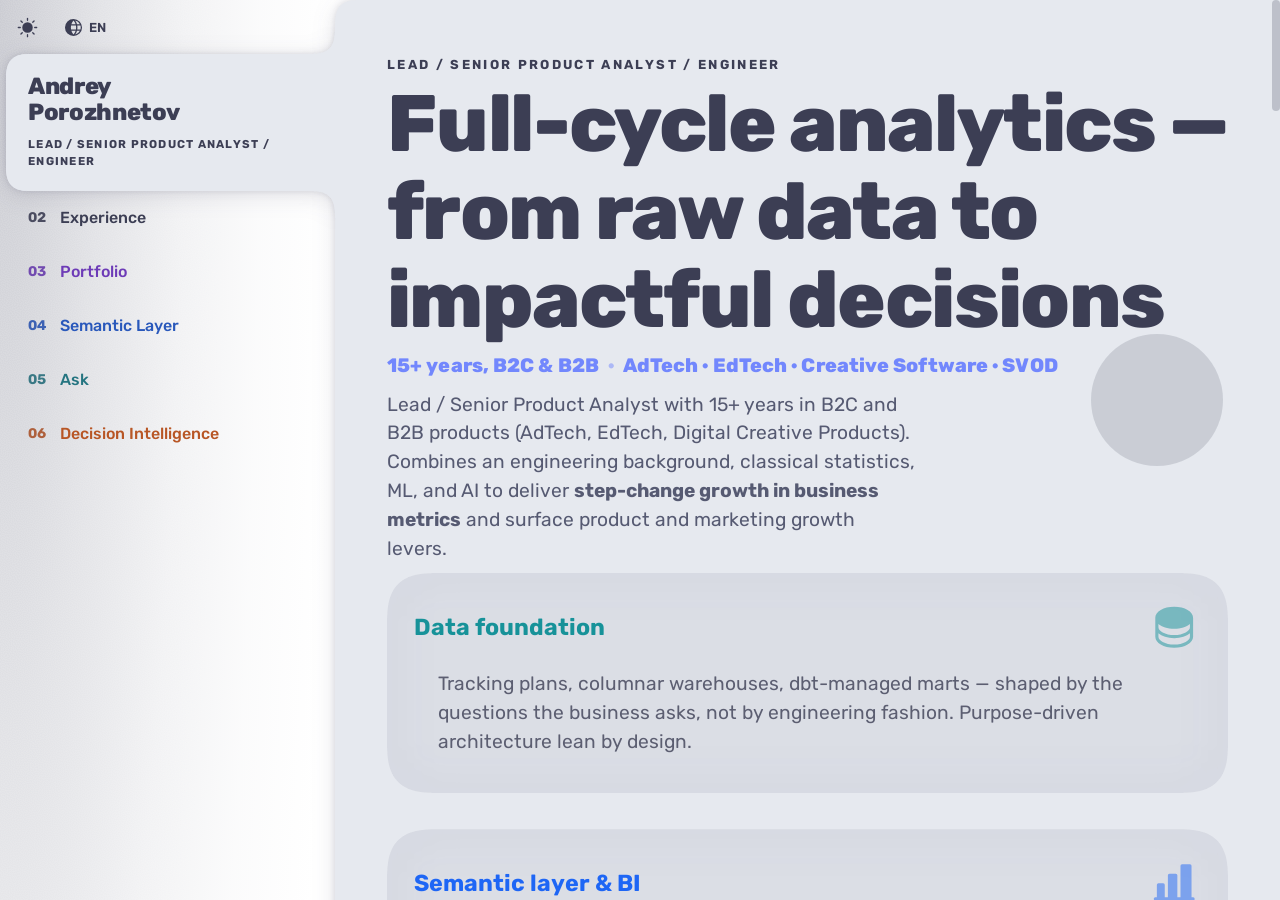
==== index.html @ 35cb57d9 "site build 2026-07-20 11:21 UTC" ====
<!doctype html>
<html lang="en">
  <head>
    <style data-layer-order="">@layer properties, theme, base, components, utilities, fish, sciui;
</style>

    <meta charset="UTF-8" />
    <meta name="viewport" content="width=device-width, initial-scale=1.0, viewport-fit=cover" />
    <meta name="color-scheme" content="dark" />
    <link rel="icon" href="/favicon.svg" type="image/svg+xml" />
    <!-- The site face (self-hosted Rubik; @font-face in src/index.css). Rubik is the ONE face
         for the whole bilingual site, so BOTH primary subsets are preloaded (owner, 2026-07-18):
         latin is on the critical path of the prerendered EN first paint, and cyrillic is preloaded
         too so an EN→RU switch never waits on a lazy unicode-range fetch (a ~15KB one-time cost,
         cached, deliberately paid so no reader ever sees a font flash). With `font-display: block`
         (index.css) the preloaded font paints straight into Rubik — no fallback frame. The two
         -ext subsets stay demand-loaded (rare glyphs; block keeps them flash-free too). -->
    <link rel="preload" href="/fonts/rubik-latin.woff2" as="font" type="font/woff2" crossorigin />
    <link rel="preload" href="/fonts/rubik-cyrillic.woff2" as="font" type="font/woff2" crossorigin />
    <title>Andrey Porozhnetov — Lead / Senior Product Analyst · Analytics Engineer</title>
    <meta name="description" content="Ten years turning product data into growth: experimentation, unit economics, semantic layers and applied GenAI — with live, clickable demos." />
    <link rel="canonical" href="https://0px.pw/" />
    <meta name="theme-color" content="#11111b" />
    <meta name="robots" content="index, follow, max-image-preview:large" />
    <meta property="og:type" content="website" />
    <meta property="og:site_name" content="Andrey Porozhnetov" />
    <meta property="og:title" content="Andrey Porozhnetov — Lead / Senior Product Analyst · Analytics Engineer" />
    <meta property="og:description" content="Ten years turning product data into growth: experimentation, unit economics, semantic layers and applied GenAI — with live, clickable demos." />
    <meta property="og:url" content="https://0px.pw/" />
    <meta property="og:image" content="https://0px.pw/og.svg" />
    <meta property="og:locale" content="en" />
    <meta name="twitter:card" content="summary_large_image" />
    <meta name="twitter:title" content="Andrey Porozhnetov — Lead / Senior Product Analyst · Analytics Engineer" />
    <meta name="twitter:description" content="Ten years turning product data into growth: experimentation, unit economics, semantic layers and applied GenAI — with live, clickable demos." />
    <meta name="twitter:image" content="https://0px.pw/og.svg" />
    <link rel="sitemap" type="application/xml" href="/sitemap.xml" />
    <script type="application/ld+json">{"@context":"https://schema.org","@graph":[{"@type":"WebSite","@id":"https://0px.pw/#website","name":"Andrey Porozhnetov","url":"https://0px.pw/","inLanguage":"en"},{"@type":"CollectionPage","@id":"https://0px.pw/#webpage","url":"https://0px.pw/","name":"Andrey Porozhnetov — Lead / Senior Product Analyst · Analytics Engineer","description":"Ten years turning product data into growth: experimentation, unit economics, semantic layers and applied GenAI — with live, clickable demos.","isPartOf":{"@id":"https://0px.pw/#website"},"inLanguage":"en","primaryImageOfPage":"https://0px.pw/og.svg"},{"@type":"ItemList","name":"Andrey Porozhnetov — Lead / Senior Product Analyst · Analytics Engineer — sections","itemListElement":[{"@type":"ListItem","position":1,"name":"home","url":"https://0px.pw/#home"},{"@type":"ListItem","position":2,"name":"Experience","url":"https://0px.pw/#experience"},{"@type":"ListItem","position":3,"name":"Portfolio","url":"https://0px.pw/#portfolio"},{"@type":"ListItem","position":4,"name":"Semantic Layer","url":"https://0px.pw/#semantic-layer"},{"@type":"ListItem","position":5,"name":"Ask","url":"https://0px.pw/#ask"},{"@type":"ListItem","position":6,"name":"Decision Intelligence","url":"https://0px.pw/#decision-intelligence"}]}]}</script>
    <script type="module" crossorigin src="/assets/index-B_OMoRHM.js"></script>
    <link rel="stylesheet" crossorigin href="/assets/style-BeeyISku.css">
  </head>
  <body>
    <div id="root"><div class="fish" data-superellipse="yes" data-theme="light" data-mobile="no" data-comments="on" style="--n:1.6;--n-neg:-1.6;--sq-disc:url(&quot;data:image/svg+xml,%3Csvg xmlns=&#x27;http://www.w3.org/2000/svg&#x27; viewBox=&#x27;0 0 1 1&#x27; preserveAspectRatio=&#x27;none&#x27;%3E%3Cpath d=&#x27;M1.0000 0.5000L0.9993 0.5827L0.9972 0.6305L0.9936 0.6701L0.9887 0.7050L0.9823 0.7365L0.9746 0.7653L0.9654 0.7919L0.9547 0.8165L0.9427 0.8393L0.9292 0.8604L0.9142 0.8799L0.8978 0.8978L0.8799 0.9142L0.8604 0.9292L0.8393 0.9427L0.8165 0.9547L0.7919 0.9654L0.7653 0.9746L0.7365 0.9823L0.7050 0.9887L0.6701 0.9936L0.6305 0.9972L0.5827 0.9993L0.5000 1.0000L0.4173 0.9993L0.3695 0.9972L0.3299 0.9936L0.2950 0.9887L0.2635 0.9823L0.2347 0.9746L0.2081 0.9654L0.1835 0.9547L0.1607 0.9427L0.1396 0.9292L0.1201 0.9142L0.1022 0.8978L0.0858 0.8799L0.0708 0.8604L0.0573 0.8393L0.0453 0.8165L0.0346 0.7919L0.0254 0.7653L0.0177 0.7365L0.0113 0.7050L0.0064 0.6701L0.0028 0.6305L0.0007 0.5827L0.0000 0.5000L0.0007 0.4173L0.0028 0.3695L0.0064 0.3299L0.0113 0.2950L0.0177 0.2635L0.0254 0.2347L0.0346 0.2081L0.0453 0.1835L0.0573 0.1607L0.0708 0.1396L0.0858 0.1201L0.1022 0.1022L0.1201 0.0858L0.1396 0.0708L0.1607 0.0573L0.1835 0.0453L0.2081 0.0346L0.2347 0.0254L0.2635 0.0177L0.2950 0.0113L0.3299 0.0064L0.3695 0.0028L0.4173 0.0007L0.5000 0.0000L0.5827 0.0007L0.6305 0.0028L0.6701 0.0064L0.7050 0.0113L0.7365 0.0177L0.7653 0.0254L0.7919 0.0346L0.8165 0.0453L0.8393 0.0573L0.8604 0.0708L0.8799 0.0858L0.8978 0.1022L0.9142 0.1201L0.9292 0.1396L0.9427 0.1607L0.9547 0.1835L0.9654 0.2081L0.9746 0.2347L0.9823 0.2635L0.9887 0.2950L0.9936 0.3299L0.9972 0.3695L0.9993 0.4173Z&#x27; fill=&#x27;%23000&#x27;/%3E%3C/svg%3E&quot;)"><div class="fish-msurface" aria-hidden="true"><div class="fish-mpage"></div><span class="fish-mind"><b></b></span></div><aside class="fish-sidebar"><div class="fish-rail-scroll"><div class="fish-rail-track"><div class="fish-header"><button type="button" class="fish-headbtn fish-headbtn--icon fish-theme-toggle" aria-label="Switch to dark theme" aria-pressed="false"><svg class="sciui-icon fish-headbtn-icon" viewBox="0 0 256 256" fill="currentColor" focusable="false" aria-hidden="true" style="width:21px;height:21px"><path fill="var(--icon-primary, currentColor)" d="M120 40V16a8 8 0 0 1 16 0v24a8 8 0 0 1-16 0m8 24a64 64 0 1 0 64 64a64.07 64.07 0 0 0-64-64m-69.66 5.66a8 8 0 0 0 11.32-11.32l-16-16a8 8 0 0 0-11.32 11.32Zm0 116.68l-16 16a8 8 0 0 0 11.32 11.32l16-16a8 8 0 0 0-11.32-11.32M192 72a8 8 0 0 0 5.66-2.34l16-16a8 8 0 0 0-11.32-11.32l-16 16A8 8 0 0 0 192 72m5.66 114.34a8 8 0 0 0-11.32 11.32l16 16a8 8 0 0 0 11.32-11.32ZM48 128a8 8 0 0 0-8-8H16a8 8 0 0 0 0 16h24a8 8 0 0 0 8-8m80 80a8 8 0 0 0-8 8v24a8 8 0 0 0 16 0v-24a8 8 0 0 0-8-8m112-88h-24a8 8 0 0 0 0 16h24a8 8 0 0 0 0-16" fill-opacity="var(--icon-primary-opacity, 1)"/></svg></button><button type="button" class="fish-headbtn" aria-label="Interface language: EN. Switch to RU"><svg class="sciui-icon fish-headbtn-icon" viewBox="0 0 256 256" fill="currentColor" focusable="false" aria-hidden="true" style="width:21px;height:21px"><path fill="var(--icon-primary, currentColor)" d="M128 24a104 104 0 1 0 104 104A104.12 104.12 0 0 0 128 24m78.36 64h-35.65a135.3 135.3 0 0 0-22.3-45.6A88.29 88.29 0 0 1 206.37 88Zm9.64 40a87.6 87.6 0 0 1-3.33 24h-38.51a157.4 157.4 0 0 0 0-48h38.51a87.6 87.6 0 0 1 3.33 24m-88-85a115.3 115.3 0 0 1 26 45h-52a115.1 115.1 0 0 1 26-45m-26 125h52a115.1 115.1 0 0 1-26 45a115.3 115.3 0 0 1-26-45m-3.9-16a140.8 140.8 0 0 1 0-48h59.88a140.8 140.8 0 0 1 0 48Zm50.35 61.6a135.3 135.3 0 0 0 22.3-45.6h35.66a88.29 88.29 0 0 1-58 45.6Z" fill-opacity="var(--icon-primary-opacity, 1)"/></svg><span>EN</span></button></div><nav class="fish-nav"><div class="fish-nav-scroll"><div class="fish-tabs"><a href="#home" class="fish-tab fish-tab--rich" data-active=""><span class="fish-tab-pill" aria-hidden="true"></span><span class="fish-tab-menu"><span class="fish-heading"><span class="fish-heading-title">Andrey<br/>Porozhnetov</span><span class="fish-heading-kicker">Lead / Senior Product Analyst / Engineer</span></span></span><span class="fish-tab-plain"><span class="fish-tab-idx">01</span><span class="fish-tab-label">Andrey<br/>Porozhnetov</span></span></a><a href="#experience" class="fish-tab"><span class="fish-tab-pill" aria-hidden="true"></span><span class="fish-tab-idx">02</span><span class="fish-tab-label">Experience</span></a><a href="#portfolio" class="fish-tab" style="--ac:var(--mauve)"><span class="fish-tab-pill" aria-hidden="true"></span><span class="fish-tab-idx">03</span><span class="fish-tab-label">Portfolio</span></a><a href="#semantic-layer" class="fish-tab" style="--ac:var(--blue)"><span class="fish-tab-pill" aria-hidden="true"></span><span class="fish-tab-idx">04</span><span class="fish-tab-label">Semantic Layer</span></a><a href="#ask" class="fish-tab" style="--ac:var(--teal)"><span class="fish-tab-pill" aria-hidden="true"></span><span class="fish-tab-idx">05</span><span class="fish-tab-label">Ask</span></a><a href="#decision-intelligence" class="fish-tab" style="--ac:var(--peach)"><span class="fish-tab-pill" aria-hidden="true"></span><span class="fish-tab-idx">06</span><span class="fish-tab-label">Decision Intelligence</span></a><div class="fish-indicator" aria-hidden="true" data-docked="" style="--active:0;--dock:1"><div class="fish-ind-recoil" style="--recoil:0"><div class="fish-indicator-shadow"><div class="fish-indicator-cast"><b class="fish-indicator-shape"></b></div></div><b class="fish-indicator-fill" aria-hidden="true"></b></div></div></div></div></nav></div></div><div class="fish-rail-edge fish-rail-edge-l" aria-hidden="true"><svg class="sciui-icon fish-rail-chevron" viewBox="0 0 256 256" fill="currentColor" focusable="false" aria-hidden="true"><path fill="var(--icon-primary, currentColor)" d="M168.49 199.51a12 12 0 0 1-17 17l-80-80a12 12 0 0 1 0-17l80-80a12 12 0 0 1 17 17L97 128Z" fill-opacity="var(--icon-primary-opacity, 1)"/></svg></div><div class="fish-rail-edge fish-rail-edge-r" aria-hidden="true"><svg class="sciui-icon fish-rail-chevron" viewBox="0 0 256 256" fill="currentColor" focusable="false" aria-hidden="true"><path fill="var(--icon-primary, currentColor)" d="m184.49 136.49l-80 80a12 12 0 0 1-17-17L159 128L87.51 56.49a12 12 0 1 1 17-17l80 80a12 12 0 0 1-.02 17" fill-opacity="var(--icon-primary-opacity, 1)"/></svg></div></aside><div class="fish-content"><div class="fish-scroller"><section id="home" data-page-title="home" class="fish-page" style="--ac:var(--fish-ink);--fish-page-bg:var(--fish-page-default);--fish-page-ink:var(--fish-ink);--fish-page-soft:color-mix(in srgb, var(--fish-ink) 10%, transparent)"><div data-orientation="horizontal" data-activation-direction="none" class="fish-panel"><div class="fish-panel-surface" aria-hidden="true"><div class="fish-panel-fill"></div></div><div class="fish-subs"><div class="fish-subpage" role="tabpanel" data-sub="profile"><div class="fish-col"><div class="fish-deco" aria-hidden="true" style="right:6%;top:16%;width:132px;height:132px;opacity:0.16"></div><div class="fish-kicker">LEAD / SENIOR PRODUCT ANALYST / ENGINEER</div><h1 class="fish-h1">Full-cycle analytics —<br/>from raw data to impactful decisions</h1><div class="cv-lede"><span>15+ years, B2C &amp; B2B</span><span class="cv-lede-sep" aria-hidden="true">·</span><span>AdTech · EdTech · Creative Software · SVOD</span></div><p class="fish-text">Lead / Senior Product Analyst with 15+ years in B2C and B2B products (AdTech, EdTech, Digital Creative Products). Combines an engineering background, classical statistics, ML, and AI to deliver<!-- --> <strong>step-change growth in business metrics</strong> and surface product and marketing growth levers.</p><div class="sciui-card-grid" style="--card-grid-maxcols:3"><button type="button" class="sciui-card" style="--ac:var(--teal)" data-interactive="" aria-pressed="false"><span class="sciui-card-shadow" aria-hidden="true"></span><span class="sciui-card-in"><span class="sciui-card-rim" aria-hidden="true"></span><span class="sciui-card-title">Data foundation</span><span class="sciui-card-body"><ul>Tracking plans, columnar warehouses, dbt-managed marts — shaped by the questions the business asks, not by engineering fashion. Purpose-driven architecture lean by design.</ul></span><span class="sciui-card-decorator" data-corner="tr" data-bare="" aria-hidden="true" style="--card-decorator-ac:var(--card-accent)"><span class="sciui-card-decorator-icon" data-hoverfx="grow-fade"><svg class="sciui-icon" viewBox="0 0 256 256" fill="currentColor" focusable="false" aria-hidden="true"><path fill="var(--icon-primary, currentColor)" d="M128 24c-53.83 0-96 24.6-96 56v96c0 31.4 42.17 56 96 56s96-24.6 96-56V80c0-31.4-42.17-56-96-56m80 104c0 9.62-7.88 19.43-21.61 26.92C170.93 163.35 150.19 168 128 168s-42.93-4.65-58.39-13.08C55.88 147.43 48 137.62 48 128v-16.64c17.06 15 46.23 24.64 80 24.64s62.94-9.68 80-24.64Zm-21.61 74.92C170.93 211.35 150.19 216 128 216s-42.93-4.65-58.39-13.08C55.88 195.43 48 185.62 48 176v-16.64c17.06 15 46.23 24.64 80 24.64s62.94-9.68 80-24.64V176c0 9.62-7.88 19.43-21.61 26.92" fill-opacity="var(--icon-primary-opacity, 1)"/></svg></span></span></span></button><button type="button" class="sciui-card" style="--ac:var(--blue)" data-interactive="" aria-pressed="false"><span class="sciui-card-shadow" aria-hidden="true"></span><span class="sciui-card-in"><span class="sciui-card-rim" aria-hidden="true"></span><span class="sciui-card-title">Semantic layer &amp; BI</span><span class="sciui-card-body"><p>Design dimensional data models that centralize business logic into a single source of truth for self-service BI and AI applications.</p></span><span class="sciui-card-decorator" data-corner="tr" data-bare="" aria-hidden="true" style="--card-decorator-ac:var(--card-accent)"><span class="sciui-card-decorator-icon" data-hoverfx="grow-fade"><svg class="sciui-icon" viewBox="0 0 256 256" fill="currentColor" focusable="false" aria-hidden="true"><path fill="var(--icon-primary, currentColor)" d="M232 208a8 8 0 0 1-8 8H32a8 8 0 0 1 0-16h8v-64a8 8 0 0 1 8-8h24a8 8 0 0 1 8 8v64h16V88a8 8 0 0 1 8-8h32a8 8 0 0 1 8 8v112h16V40a8 8 0 0 1 8-8h40a8 8 0 0 1 8 8v160h8a8 8 0 0 1 8 8" fill-opacity="var(--icon-primary-opacity, 1)"/></svg></span></span></span></button><button type="button" class="sciui-card" style="--ac:var(--green)" data-interactive="" aria-pressed="false"><span class="sciui-card-shadow" aria-hidden="true"></span><span class="sciui-card-in"><span class="sciui-card-rim" aria-hidden="true"></span><span class="sciui-card-title">Product analytics</span><span class="sciui-card-body"><ul><li>Design product metrics hierarchies and KPI frameworks for subscription SaaS and unit economy.</li><li>Support the full feature lifecycle, from impact estimation before development to A/B testing and post-launch optimization.</li><li>Identify growth opportunities through behavioral analysis, user segmentation, and retention cohorts.</li></ul></span><span class="sciui-card-decorator" data-corner="tr" data-bare="" aria-hidden="true" style="--card-decorator-ac:var(--card-accent)"><span class="sciui-card-decorator-icon" data-hoverfx="grow-fade"><svg class="sciui-icon" viewBox="0 0 256 256" fill="currentColor" focusable="false" aria-hidden="true"><path fill="var(--icon-primary, currentColor)" d="m227.81 66.76l-.08.09L160 139.17v55.49a16 16 0 0 1-7.13 13.34l-32 21.34A16 16 0 0 1 96 216v-76.83L28.27 66.85l-.08-.09A16 16 0 0 1 40 40h176a16 16 0 0 1 11.84 26.76Z" fill-opacity="var(--icon-primary-opacity, 1)"/></svg></span></span></span></button><button type="button" class="sciui-card" style="--ac:var(--peach)" data-interactive="" aria-pressed="false"><span class="sciui-card-shadow" aria-hidden="true"></span><span class="sciui-card-in"><span class="sciui-card-rim" aria-hidden="true"></span><span class="sciui-card-title">Decision intelligence</span><span class="sciui-card-body"><p>Turn roadmap debates into numbers: model each initiative&#x27;s expected impact, uncertainty, and cost of delay to decide what to build, kill, or de-risk with an experiment first.</p></span><span class="sciui-card-decorator" data-corner="tr" data-bare="" aria-hidden="true" style="--card-decorator-ac:var(--card-accent)"><span class="sciui-card-decorator-icon" data-hoverfx="grow-fade"><svg class="sciui-icon" viewBox="0 0 256 256" fill="currentColor" focusable="false" aria-hidden="true"><path fill="var(--icon-primary, currentColor)" d="M221.87 83.16A104.1 104.1 0 1 1 195.67 49l22.67-22.68a8 8 0 0 1 11.32 11.32L167.6 99.71l-37.71 37.71l-23.95 23.95a40 40 0 0 0 62-35.67a8 8 0 1 1 16-.9a56 56 0 0 1-95.5 42.79a56 56 0 0 1 73.13-84.43l22.73-22.77a87.88 87.88 0 1 0 23.13 29.67a8 8 0 0 1 14.44-6.9" fill-opacity="var(--icon-primary-opacity, 1)"/></svg></span></span></span></button><button type="button" class="sciui-card" style="--ac:var(--mauve)" data-interactive="" aria-pressed="false"><span class="sciui-card-shadow" aria-hidden="true"></span><span class="sciui-card-in"><span class="sciui-card-rim" aria-hidden="true"></span><span class="sciui-card-title">AI, applied</span><span class="sciui-card-body"><p>Ship AI research agents that separate evidence from inference — conclusions that survive board-level scrutiny, delivered at chat speed.</p></span><span class="sciui-card-decorator" data-corner="tr" data-bare="" aria-hidden="true" style="--card-decorator-ac:var(--card-accent)"><span class="sciui-card-decorator-icon" data-hoverfx="grow-fade"><svg class="sciui-icon" viewBox="0 0 256 256" fill="currentColor" focusable="false" aria-hidden="true"><path fill="var(--icon-primary, currentColor)" d="M208 144a15.78 15.78 0 0 1-10.42 14.94L146 178l-19 51.62a15.92 15.92 0 0 1-29.88 0L78 178l-51.62-19a15.92 15.92 0 0 1 0-29.88L78 110l19-51.62a15.92 15.92 0 0 1 29.88 0L146 110l51.62 19A15.78 15.78 0 0 1 208 144m-56-96h16v16a8 8 0 0 0 16 0V48h16a8 8 0 0 0 0-16h-16V16a8 8 0 0 0-16 0v16h-16a8 8 0 0 0 0 16m88 32h-8v-8a8 8 0 0 0-16 0v8h-8a8 8 0 0 0 0 16h8v8a8 8 0 0 0 16 0v-8h8a8 8 0 0 0 0-16" fill-opacity="var(--icon-primary-opacity, 1)"/></svg></span></span></span></button><button type="button" class="sciui-card" style="--ac:var(--pink)" data-interactive="" aria-pressed="false"><span class="sciui-card-shadow" aria-hidden="true"></span><span class="sciui-card-in"><span class="sciui-card-rim" aria-hidden="true"></span><span class="sciui-card-title">High agency ownership</span><span class="sciui-card-body"></span><span class="sciui-card-decorator" data-corner="tr" data-bare="" aria-hidden="true" style="--card-decorator-ac:var(--card-accent)"><span class="sciui-card-decorator-icon" data-hoverfx="grow-fade"><svg class="sciui-icon" viewBox="0 0 256 256" fill="currentColor" focusable="false" aria-hidden="true"><path fill="var(--icon-primary, currentColor)" d="M232 128a104 104 0 0 1-152.88 91.82l-34.05 11.35a16 16 0 0 1-20.24-20.24l11.35-34.05A104 104 0 1 1 232 128" fill-opacity="var(--icon-primary-opacity, 1)"/></svg></span></span></span></button><div class="sciui-card-expand" style="grid-template-rows:0px"><div class="sciui-card-stack"><div class="sciui-card-set" aria-hidden="true" style="--ac:var(--teal)"><div class="cv-keys"><span class="cv-keyword">Analytics Engineering</span><span class="cv-keyword">Advanced SQL</span><span class="cv-keyword">Python</span><span class="cv-keyword">pandas</span><span class="cv-keyword">NumPy</span><span class="cv-keyword">Git</span><span class="cv-keyword">dbt</span><span class="cv-keyword">Data Modeling</span><span class="cv-keyword">Star Schema</span><span class="cv-keyword">Kimball</span><span class="cv-keyword">ETL/ELT</span><span class="cv-keyword">DWH / Data Warehouse</span><span class="cv-keyword">Airflow</span><span class="cv-keyword">ClickHouse</span><span class="cv-keyword">PostgreSQL</span><span class="cv-keyword">BigQuery</span><span class="cv-keyword">Redshift</span><span class="cv-keyword">Event Tracking</span><span class="cv-keyword">Clickstream</span><span class="cv-keyword">Anomaly Detection</span></div></div><div class="sciui-card-set" aria-hidden="true" style="--ac:var(--blue)"><div class="cv-keys"><span class="cv-keyword">Semantic Layer</span><span class="cv-keyword">Business Intelligence</span><span class="cv-keyword">Data Visualization</span><span class="cv-keyword">Reporting</span><span class="cv-keyword">Tableau</span><span class="cv-keyword">Power BI</span><span class="cv-keyword">Looker</span><span class="cv-keyword">Superset</span><span class="cv-keyword">Metabase</span><span class="cv-keyword">Redash</span><span class="cv-keyword">QlikView / Qlik Sense</span></div></div><div class="sciui-card-set" aria-hidden="true" style="--ac:var(--green)"><div class="cv-keys"><span class="cv-keyword">Product Analytics</span><span class="cv-keyword">Growth Analytics</span><span class="cv-keyword">Unit Economics</span><span class="cv-keyword">LTV</span><span class="cv-keyword">Retention</span><span class="cv-keyword">Churn Rate</span><span class="cv-keyword">DAU / MAU</span><span class="cv-keyword">CAC</span><span class="cv-keyword">NPS</span><span class="cv-keyword">Funnel Analysis</span><span class="cv-keyword">Cohort Analysis</span><span class="cv-keyword">RFM Analysis</span><span class="cv-keyword">CJM (Customer Journey Map)</span><span class="cv-keyword">A/B Testing</span><span class="cv-keyword">Experimentation Design</span><span class="cv-keyword">CUPED</span><span class="cv-keyword">Sequential Testing</span><span class="cv-keyword">Multivariate Testing (MVT)</span><span class="cv-keyword">GrowthBook</span><span class="cv-keyword">Amplitude</span><span class="cv-keyword">Firebase</span><span class="cv-keyword">AppsFlyer</span><span class="cv-keyword">PostHog</span><span class="cv-keyword">Mobile Analytics</span><span class="cv-keyword">Marketing Analytics</span><span class="cv-keyword">Attribution</span></div></div><div class="sciui-card-set" aria-hidden="true" style="--ac:var(--peach)"><div class="cv-keys"><span class="cv-keyword">Statistical Significance</span><span class="cv-keyword">Hypothesis Testing</span><span class="cv-keyword">Confidence Intervals</span><span class="cv-keyword">Mathematical Statistics</span><span class="cv-keyword">Probability Theory</span><span class="cv-keyword">Bootstrap</span><span class="cv-keyword">Bayesian Statistics</span><span class="cv-keyword">Time Series Analysis</span><span class="cv-keyword">Causal Inference</span><span class="cv-keyword">Decision Intelligence</span><span class="cv-keyword">Forecasting</span><span class="cv-keyword">What-if Analysis</span><span class="cv-keyword">Scenario Analysis</span><span class="cv-keyword">RICE</span></div></div><div class="sciui-card-set" aria-hidden="true" style="--ac:var(--mauve)"><div class="cv-keys"><span class="cv-keyword">GenAI</span><span class="cv-keyword">LLM</span><span class="cv-keyword">RAG</span><span class="cv-keyword">Text-to-SQL</span><span class="cv-keyword">Claude API / Anthropic API</span><span class="cv-keyword">scikit-learn</span><span class="cv-keyword">SciPy</span><span class="cv-keyword">Gradio</span></div></div><div class="sciui-card-set" aria-hidden="true" style="--ac:var(--pink)"><div class="cv-keys"><span class="cv-keyword">Data Storytelling</span><span class="cv-keyword">Stakeholder Management</span><span class="cv-keyword">Analytics Team Leadership</span><span class="cv-keyword">Data-Driven Decision Making</span><span class="cv-keyword">Product-Led Growth (PLG)</span><span class="cv-keyword">AARRR</span><span class="cv-keyword">KPI</span><span class="cv-keyword">OKR</span></div></div></div></div></div><div class="fish-kicker">CONTACT</div><div class="cv-contacts"><div class="cv-contact cv-contact--mail" data-nocomment="true"><a class="cv-contact-link" href="mailto:a.oberon@gmail.com">a.oberon@gmail.com</a><button type="button" class="cv-copy" aria-label="Copy a.oberon@gmail.com to clipboard"><svg class="cv-copy-icon" width="15" height="15" viewBox="0 0 24 24" fill="none" stroke="currentColor" stroke-width="2.2" stroke-linecap="round" stroke-linejoin="round" aria-hidden="true"><rect x="9" y="9" width="11.5" height="11.5" rx="2.5"></rect><path d="M5.5 15H4.8A1.3 1.3 0 0 1 3.5 13.7V4.8A1.3 1.3 0 0 1 4.8 3.5h8.9A1.3 1.3 0 0 1 15 4.8v.7"></path></svg></button></div><a class="cv-contact" href="https://www.linkedin.com/in/aoberon" target="_blank" rel="noreferrer">LinkedIn</a></div></div></div></div></div></section><section id="experience" data-page-title="Experience" class="fish-page" style="--ac:var(--fish-ink);--fish-page-bg:var(--fish-page-default);--fish-page-ink:var(--fish-ink);--fish-page-soft:color-mix(in srgb, var(--fish-ink) 10%, transparent)"><div data-orientation="horizontal" data-activation-direction="none" class="fish-panel"><div class="fish-panel-surface" aria-hidden="true"><div class="fish-panel-fill"></div></div><div class="fish-subs"><div class="fish-subpage" role="tabpanel" data-sub="experience" data-sub-title="Experience"><div class="fish-col"><h1 class="fish-h1">Experience</h1><div class="cv-lede"><span>VK</span><span class="cv-lede-sep" aria-hidden="true">·</span><span>LinguaLeo</span><span class="cv-lede-sep" aria-hidden="true">·</span><span>Tutu.ru</span><span class="cv-lede-sep" aria-hidden="true">·</span><span>BI Consult</span></div><p class="fish-text">Ten years of product analytics — from the data platform to the decisions made on top of it.</p><section class="sciui-carousel sciui-carousel--split" data-fsize="md" role="group" aria-roledescription="carousel" aria-label="Work history"><div class="sciui-carousel-controls"><button type="button" class="sciui-carousel-btn sciui-carousel-btn--prev" disabled="" aria-label="Previous role"><svg class="sciui-icon sciui-carousel-chevron" viewBox="0 0 256 256" fill="currentColor" focusable="false" aria-hidden="true"><path fill="var(--icon-primary, currentColor)" d="M168.49 199.51a12 12 0 0 1-17 17l-80-80a12 12 0 0 1 0-17l80-80a12 12 0 0 1 17 17L97 128Z" fill-opacity="var(--icon-primary-opacity, 1)"/></svg></button><button type="button" class="sciui-carousel-btn sciui-carousel-btn--next" aria-label="Next role"><svg class="sciui-icon sciui-carousel-chevron" viewBox="0 0 256 256" fill="currentColor" focusable="false" aria-hidden="true"><path fill="var(--icon-primary, currentColor)" d="m184.49 136.49l-80 80a12 12 0 0 1-17-17L159 128L87.51 56.49a12 12 0 1 1 17-17l80 80a12 12 0 0 1-.02 17" fill-opacity="var(--icon-primary-opacity, 1)"/></svg></button></div><div class="sciui-carousel-viewport" tabindex="0" aria-live="polite"><div class="sciui-carousel-slide" role="group" aria-roledescription="role" aria-label="Role 1 of 6"><section class="cv-role"><div class="cv-role-head"><h3 class="cv-role-title">Senior Product Analyst</h3><span class="cv-role-dates">Dec 2024 — Present</span></div><div class="cv-role-org">Video Streaming Service · SVOD (under NDA)</div><ul class="cv-bullets"><li>Built the <b>analytics function and data platform from scratch</b>. Embedded analytics and the HADI cycle into prioritization and decision-making.</li><li>Established a HADI + RICE framework for evaluating product initiatives: <b>scored ~250 hypotheses</b>, shipped several Gradio dashboards for what-if ROI modeling.</li><li>Designed metric systems for funnels across multiple projects: CR, Retention, LTV, time spent, cohort metrics.</li><li>Identified and validated growth levers for marketing and product: a revamped recommendations block <b>doubled viewing depth and lifted subscription conversion by 9%</b>; automated YouTube channel discovery sourced ~1,800 partner channels, generating <b>+12% leads</b>.</li><li>Ran ~20 product A/B tests; analyzed 100+ ad channels and campaigns (Google Ads, Meta Ads, YouTube, affiliate partners, organic traffic).</li><li>Built a PoC of a self-service AI analytics tool; ensured data trust with a <b>custom semantic layer</b>.</li></ul><div class="cv-stack">A/B Testing · MDE · Unit Economics · ARPPU · Subscription Metrics · Paywall Optimization · Pricing &amp; Packaging · Marketing Attribution · Personalization · Product &amp; Marketing Metrics · Text-to-SQL · Semantic Layer · LLM Pipelines · RAG · Prompt Engineering · AI Agents · Claude / OpenAI APIs · MCP · Vector Search · ANOVA · Python · Jupyter · GA4 · Metabase · dbt · MetricFlow · ClickHouse · BigQuery</div></section></div><div class="sciui-carousel-slide" role="group" aria-roledescription="role" aria-label="Role 2 of 6"><section class="cv-role"><div class="cv-role-head"><h3 class="cv-role-title">Fractional Product Analyst</h3><span class="cv-role-dates">May 2021 — Dec 2024</span></div><div class="cv-role-org">Independent · multiple B2C products</div><ul class="cv-bullets"><li>Advised on BI implementations, data warehouses, data collection, and data-driven decision making.</li><li>Established KPI systems and uncovered metric relationships, with a focus on <b>unit economics for B2C products</b>. Optimized LTV, retention, and user funnels.</li><li>Deployed pilot analytics stacks using ClickHouse and open-source BI tools (Metabase, Redash, Superset). Automated data collection and transformation with Python + cron or dbt/Airflow.</li><li>Built comprehensive data views and dashboards.</li><li>Proposed growth hypotheses and testing methodologies after analyzing business and product needs. Organized key analytics processes: data quality control, business metric monitoring, incident management, ad-hoc reporting, A/B testing, Scrum, analyst mentoring, and integrating analytics into decision-making and release cycles.</li></ul><div class="cv-stack">A/B Test Design · GrowthBook · Switchback Testing · KPI Frameworks · North Star Metric · AARRR · Growth Loops · LTV:CAC · Unit Economics · Funnel Optimization · Retention · RFM Segmentation · E-commerce / SaaS / Fintech Metrics · Embeddings · Vector Search · Reporting Automation · Mentoring · Python (pandas, NumPy) · PostHog · AppsFlyer · Firebase · Metabase · Superset · ClickHouse</div></section></div><div class="sciui-carousel-slide" role="group" aria-roledescription="role" aria-label="Role 3 of 6"><section class="cv-role"><div class="cv-role-head"><h3 class="cv-role-title">Product Analyst</h3><span class="cv-role-dates">Oct 2019 — Apr 2021</span></div><div class="cv-role-org">VK · Advertising Technologies</div><ul class="cv-bullets"><li>Ad-hoc analytics for the Ads Technologies and Superapp divisions: optimized the <b>ads manager UI and ad auction algorithm</b>; quantified the impact of ML model quality metrics on business KPIs.</li><li>Supported product teams by building KPI systems, creating and maintaining Superset dashboards, and analyzing A/B test results. Designed data pipelines using Spark and Airflow to process and load data into ClickHouse, while analyzing various data sources (e.g., MySQL) and tracing business logic in legacy PHP systems.</li><li><b>Enhanced analyst productivity</b>: a unified code repository, an event debugging tool, and Python libraries for auto-generating Superset dashboards and bootstrap-based A/B test analysis.</li><li>Prototyped ML solutions for entity similarity search and community classification using embeddings (ALS, LDA, word2vec) and nmslib.</li></ul><div class="cv-stack">AdTech · Product Analytics · A/B Testing · KPI Systems · Ad Auction Optimization · Recommender Evaluation · Churn Prediction · Propensity Scoring · ML Model Evaluation · Embeddings (word2vec, ALS, LDA) · Bootstrap Methods · Superset · Python · Spark · Airflow · ClickHouse</div></section></div><div class="sciui-carousel-slide" role="group" aria-roledescription="role" aria-label="Role 4 of 6"><section class="cv-role"><div class="cv-role-head"><h3 class="cv-role-title">Data Analyst / Analytics Engineer</h3><span class="cv-role-dates">Oct 2018 — Oct 2019</span></div><div class="cv-role-org">Tutu.ru · Travel</div><ul class="cv-bullets"><li>Refactored the BI stack and piloted a Metabase/Exasol/ClickHouse integration. Built an ETL engine using Exasol&#x27;s embedded Lua runtime, and developed a data quality monitoring and anomaly detection system. Gathered business requirements to create dashboards in Metabase and managed ad-hoc data collection from MySQL, ElasticSearch, and Prometheus. Trained analysts on Exasol, Metabase, and ClickHouse.</li><li><b>2× faster analytics workflow · ~300 raw tables in the ETL pipeline · 20 data marts across 5 business domains · 14 advanced dashboards for 6 teams</b> (rail, flights, marketing, infra, accounting, support).</li></ul><div class="cv-stack">Analytics Engineering · Data Quality · Anomaly Detection · Streaming Analytics · Dashboarding · BI Migration · Metabase · Data Marts · ETL · DWH Design · Exasol · ClickHouse · MySQL · ElasticSearch · Prometheus</div></section></div><div class="sciui-carousel-slide" role="group" aria-roledescription="role" aria-label="Role 5 of 6"><section class="cv-role"><div class="cv-role-head"><h3 class="cv-role-title">Product Analyst</h3><span class="cv-role-dates">May 2015 — Oct 2018</span></div><div class="cv-role-org">LinguaLeo · EdTech</div><ul class="cv-bullets"><li>Developed QlikView dashboards and reports for marketing, monetization, and product analytics. Refactored in-house analytics infrastructure from data collection and storage (Vertica, ClickHouse, Exasol) to reporting with Python and QlikView.</li><li>Integrated third-party systems: AppMetrica, Flurry, iTunes Connect, GA, Yandex.Metrica, App Annie, Amplitude. Generated hypotheses on user behavior and key metrics (LTV, ARPU, retention, ROMI), designed A/B test plans, and analyzed results using <b>Bayesian and bootstrap methods</b>.</li><li>Monitored metrics with early alerts and built ETL processes using Python and Ruby, optimizing queries in Redshift and Vertica while designing data storage for varied sources. Piloted data warehousing with ClickHouse and Exasol.</li></ul><div class="cv-stack">Product Analytics · Marketing Analytics · LTV · ARPU · Retention · Churn · ROMI · A/B Testing (Bayesian, Bootstrap) · Metric Monitoring &amp; Alerting · Amplitude · AppMetrica · Google Analytics · QlikView · Python · ETL · Vertica · Redshift · ClickHouse</div></section></div><div class="sciui-carousel-slide" role="group" aria-roledescription="role" aria-label="Role 6 of 6"><section class="cv-role"><div class="cv-role-head"><h3 class="cv-role-title">QlikView Developer</h3><span class="cv-role-dates">Jul 2013 — May 2015</span></div><div class="cv-role-org">BI Consult · Consulting</div><ul class="cv-bullets"><li>Delivered <b>4 QlikView / Qlik Sense projects</b> for large enterprise clients in distribution, logistics, and FMCG.</li><li>Created an internal library of templates and design patterns, raising the design and structure of projects to a new level.</li></ul><div class="cv-stack">BI Development · Dashboard Design · Data Modeling · QlikView · Qlik Sense · Retail / Distribution / FMCG Analytics</div></section></div></div></section></div></div></div></div></section><section id="portfolio" data-page-title="Portfolio" class="fish-page" style="--ac:var(--mauve)"><div data-orientation="horizontal" data-activation-direction="none" class="fish-panel"><div class="fish-panel-surface" aria-hidden="true"><div class="fish-panel-fill"></div></div><div class="fish-subs"><div class="fish-subpage" role="tabpanel" data-sub="portfolio" data-sub-title="Portfolio"><div class="fish-col"><div class="fish-kicker">PORTFOLIO</div><h1 class="fish-h1">Less talk, more demos.</h1><p class="fish-text">The open tiles are live: the first screen states the idea, the sibling screens let you drive it yourself. The locked ones are built, but not public.</p><div class="sciui-card-grid" style="--card-grid-maxcols:3"><a href="#semantic-layer" class="sciui-card" style="--ac:var(--blue)" data-interactive=""><span class="sciui-card-shadow" aria-hidden="true"></span><span class="sciui-card-in"><span class="sciui-card-rim" aria-hidden="true"></span><span class="sciui-card-title">OLAP-cube client</span><span class="sciui-card-body">Illustrating a semantic layer client for tracking metrics. Slice and dice any metric in any split instantly, without any lag.</span><span class="sciui-card-decorator" data-corner="br" aria-hidden="true" style="--card-decorator-ac:var(--card-accent)"><span class="sciui-card-decorator-icon" data-hoverfx="shift-right"><svg class="sciui-icon" viewBox="0 0 256 256" fill="currentColor" focusable="false" aria-hidden="true"><path fill="var(--icon-primary, currentColor)" d="m181.66 133.66l-80 80A8 8 0 0 1 88 208V48a8 8 0 0 1 13.66-5.66l80 80a8 8 0 0 1 0 11.32" fill-opacity="var(--icon-primary-opacity, 1)"/></svg></span></span></span></a><a href="#decision-intelligence" class="sciui-card" style="--ac:var(--peach)" data-interactive=""><span class="sciui-card-shadow" aria-hidden="true"></span><span class="sciui-card-in"><span class="sciui-card-rim" aria-hidden="true"></span><span class="sciui-card-title">What-if analysis</span><span class="sciui-card-body">Example of a stochastic model of unit economics. Serves as a basis for scoring hypotheses.</span><span class="sciui-card-decorator" data-corner="br" aria-hidden="true" style="--card-decorator-ac:var(--card-accent)"><span class="sciui-card-decorator-icon" data-hoverfx="shift-right"><svg class="sciui-icon" viewBox="0 0 256 256" fill="currentColor" focusable="false" aria-hidden="true"><path fill="var(--icon-primary, currentColor)" d="m181.66 133.66l-80 80A8 8 0 0 1 88 208V48a8 8 0 0 1 13.66-5.66l80 80a8 8 0 0 1 0 11.32" fill-opacity="var(--icon-primary-opacity, 1)"/></svg></span></span></span></a><div class="sciui-card" style="--ac:var(--green)" data-disabled=""><span class="sciui-card-shadow" aria-hidden="true"></span><span class="sciui-card-in"><span class="sciui-card-rim" aria-hidden="true"></span><span class="sciui-card-title">Hypothesis scoring</span><span class="sciui-card-body">Growth-hypothesis scoring for real companies: expected value and value of information per hypothesis, priced through a causal model of the business.</span><span class="sciui-card-decorator" data-corner="br" aria-hidden="true" style="--card-decorator-ac:var(--card-accent)"><span class="sciui-card-decorator-icon" data-hoverfx="none"><svg class="sciui-icon" viewBox="0 0 256 256" fill="currentColor" focusable="false" aria-hidden="true"><path fill="var(--icon-primary, currentColor)" d="M208 80h-32V56a48 48 0 0 0-96 0v24H48a16 16 0 0 0-16 16v112a16 16 0 0 0 16 16h160a16 16 0 0 0 16-16V96a16 16 0 0 0-16-16m-80 84a12 12 0 1 1 12-12a12 12 0 0 1-12 12m32-84H96V56a32 32 0 0 1 64 0Z" fill-opacity="var(--icon-primary-opacity, 1)"/></svg></span></span></span></div><div class="sciui-card" style="--ac:var(--teal)" data-disabled=""><span class="sciui-card-shadow" aria-hidden="true"></span><span class="sciui-card-in"><span class="sciui-card-rim" aria-hidden="true"></span><span class="sciui-card-title">ClickHouse semantic proxy</span><span class="sciui-card-body">A JDBC gateway that translates semantic queries into native SQL — connecting any visualisation system to a custom semantic layer, and powering any BI with data from the OLAP cube.</span><span class="sciui-card-decorator" data-corner="br" aria-hidden="true" style="--card-decorator-ac:var(--card-accent)"><span class="sciui-card-decorator-icon" data-hoverfx="none"><svg class="sciui-icon" viewBox="0 0 256 256" fill="currentColor" focusable="false" aria-hidden="true"><path fill="var(--icon-primary, currentColor)" d="M208 80h-32V56a48 48 0 0 0-96 0v24H48a16 16 0 0 0-16 16v112a16 16 0 0 0 16 16h160a16 16 0 0 0 16-16V96a16 16 0 0 0-16-16m-80 84a12 12 0 1 1 12-12a12 12 0 0 1-12 12m32-84H96V56a32 32 0 0 1 64 0Z" fill-opacity="var(--icon-primary-opacity, 1)"/></svg></span></span></span></div><div class="sciui-card" style="--ac:var(--pink)" data-disabled=""><span class="sciui-card-shadow" aria-hidden="true"></span><span class="sciui-card-in"><span class="sciui-card-rim" aria-hidden="true"></span><span class="sciui-card-title">Market intelligence</span><span class="sciui-card-body">A body of research into different business niches. Competitive analysis.</span><span class="sciui-card-decorator" data-corner="br" aria-hidden="true" style="--card-decorator-ac:var(--card-accent)"><span class="sciui-card-decorator-icon" data-hoverfx="none"><svg class="sciui-icon" viewBox="0 0 256 256" fill="currentColor" focusable="false" aria-hidden="true"><path fill="var(--icon-primary, currentColor)" d="M208 80h-32V56a48 48 0 0 0-96 0v24H48a16 16 0 0 0-16 16v112a16 16 0 0 0 16 16h160a16 16 0 0 0 16-16V96a16 16 0 0 0-16-16m-80 84a12 12 0 1 1 12-12a12 12 0 0 1-12 12m32-84H96V56a32 32 0 0 1 64 0Z" fill-opacity="var(--icon-primary-opacity, 1)"/></svg></span></span></span></div></div></div></div></div></div></section><section id="semantic-layer" data-page-title="Semantic Layer" class="fish-page" style="--ac:var(--blue)"><div data-orientation="horizontal" data-activation-direction="none" class="fish-panel"><div class="fish-panel-surface" aria-hidden="true"><div class="fish-panel-fill"></div></div><div class="fish-subs"><div class="fish-subpage" role="tabpanel" data-sub="why" data-sub-title="Semantic Layer"><div class="fish-col"><div class="fish-kicker">SEMANTIC LAYER</div><h1 class="fish-h1">The core<br/>of a modern data platform.</h1><p class="fish-text">The logic layer that canonically defines how metrics and dimensions are computed is the core of any mature analytics system. Too often this layer is smeared across visualisation tools — which makes it barely governable and lets it accumulate contradictions.</p><p class="fish-text">A semantic layer lifted out of the BI system lets you govern metric logic uniformly, use any visualisation tool, and make self-service and AI agents an effective way to access data.</p><p class="fish-text">Unlike a Context Layer, which contains only descriptions, a semantic layer answers semantic queries <strong>deterministically</strong>. This radically improves reliability and verifiability — which in text-to-SQL approaches is fundamentally limited.</p><a class="fish-go fish-sq fish-go--icon fish-go--lg" href="#semantic-layer--dashboard" aria-label="Open the live monitor"><svg class="sciui-icon fish-go-icon" viewBox="0 0 256 256" fill="currentColor" focusable="false" aria-hidden="true"><path fill="var(--icon-primary, currentColor)" d="m184.49 136.49l-80 80a12 12 0 0 1-17-17L159 128L87.51 56.49a12 12 0 1 1 17-17l80 80a12 12 0 0 1-.02 17" fill-opacity="var(--icon-primary-opacity, 1)"/></svg></a></div></div></div><div class="fish-shelf"><div data-orientation="horizontal" data-activation-direction="none" role="tablist" class="fish-glass fish-glass--outer"><div class="fish-glass-cast" aria-hidden="true"><div class="fish-glass-fill"></div></div><div class="fish-glass-surface" aria-hidden="true"></div><div class="fish-glass-inset" aria-hidden="true"></div><span data-orientation="horizontal" data-activation-direction="none" role="presentation" hidden="" class="fish-seg-indicator"><span class="fish-seg-pill" style="--recoil:0"></span></span><script>!function(){const t=document.currentScript.previousElementSibling;if(!t)return;const e=t.closest('[role="tablist"]');if(!e)return;const i=e.querySelector("[data-active]");if(!i)return;if(0===i.offsetWidth||0===e.offsetWidth)return;let o=0,n=0,h=0,l=0,r=0,f=0;function s(t){const e=getComputedStyle(t);let i=parseFloat(e.width)||0,o=parseFloat(e.height)||0;return(Math.round(i)!==t.offsetWidth||Math.round(o)!==t.offsetHeight)&&(i=t.offsetWidth,o=t.offsetHeight),{width:i,height:o}}if(null!=i&&null!=e){const{width:t,height:c}=s(i),{width:u,height:d}=s(e),a=i.getBoundingClientRect(),g=e.getBoundingClientRect(),p=u>0?g.width/u:1,b=d>0?g.height/d:1;if(Math.abs(p)>Number.EPSILON&&Math.abs(b)>Number.EPSILON){const t=a.left-g.left,i=a.top-g.top;o=t/p+e.scrollLeft-e.clientLeft,h=i/b+e.scrollTop-e.clientTop}else o=i.offsetLeft,h=i.offsetTop;r=t,f=c,n=e.scrollWidth-o-r,l=e.scrollHeight-h-f}function c(e,i){t.style.setProperty(`--active-tab-${e}`,`${i}px`)}c("left",o),c("right",n),c("top",h),c("bottom",l),c("width",r),c("height",f),r>0&&f>0&&t.removeAttribute("hidden")}();</script><button type="button" data-active="" data-orientation="horizontal" data-activation-direction="none" aria-disabled="false" tabindex="-1" role="tab" aria-selected="true" id="base-ui-_R_1nhi_" data-composite-item-active="" class="fish-seg-tab">Semantic Layer</button><button type="button" data-orientation="horizontal" data-activation-direction="none" aria-disabled="false" tabindex="-1" role="tab" aria-selected="false" id="base-ui-_R_2nhi_" class="fish-seg-tab">OLAP Cube</button></div></div></div></section><section id="ask" data-page-title="Ask" class="fish-page" style="--ac:var(--teal)"><div data-orientation="horizontal" data-activation-direction="none" class="fish-panel"><div class="fish-panel-surface" aria-hidden="true"><div class="fish-panel-fill"></div></div><div class="fish-subs"><div class="fish-subpage" role="tabpanel" data-sub="ask" data-sub-title="Ask"><div class="fish-col"><div class="fish-kicker">SEMANTIC LAYER · NL AGENT</div><h1 class="fish-h1">An LLM proposes the query; the cube runs it — never the other way round.</h1><p class="fish-text">Type a question and a small gate turns it into a <strong style="color:var(--ink)">governed semantic query</strong> — every metric/dimension/modifier id is drawn from this cube&#x27;s own catalog, so the model cannot invent one. The cube then computes the real numbers, deterministically, from the same pre-aggregated parquet the Cube demo uses.</p><div style="display:grid;gap:0.9rem"><style>@keyframes cvask-pulse { 0%,100% { opacity: 1 } 50% { opacity: .3 } }</style><div style="display:flex;flex-wrap:wrap;gap:0.5rem"><div class="fish-chip" style="cursor:pointer" role="button" tabindex="0">Revenue by country last month</div><div class="fish-chip" style="cursor:pointer" role="button" tabindex="0">Which platform has the most DAU?</div><div class="fish-chip" style="cursor:pointer" role="button" tabindex="0">D30 retention trend by channel</div></div><div class="sciui-dialog" data-status-placement="above"><div class="sciui-dialog-history"><span class="sciui-dialog-history-bg" aria-hidden="true"></span><div class="sciui-dialog-scroll-window"><div class="sciui-dialog-scroll" role="log" aria-live="polite" aria-label="Conversation history"><div class="sciui-dialog-transcript"></div></div></div><div class="sciui-dialog-status"><form class="sciui-dialog-field"><textarea id="_R_eali_-input" class="sciui-dialog-input" rows="1" placeholder="Ask about the product metrics…" aria-label="Your question"></textarea><button type="submit" class="sciui-dialog-send" aria-label="Ask" disabled=""><svg class="sciui-dialog-send-icon" viewBox="0 0 24 24" aria-hidden="true" focusable="false"><path d="M12 20V5M12 5l-6 6M12 5l6 6" fill="none" stroke="currentColor" stroke-width="2.4" stroke-linecap="round" stroke-linejoin="round"></path></svg></button></form></div></div></div></div><div class="fish-note">The gate is a free-tier Cerebras endpoint (5 requests/minute, shared) — a burst of questions will show the rate-limit banner above with an honest ETA, not a bare error.</div></div></div></div></div></section><section id="decision-intelligence" data-page-title="Decision Intelligence" class="fish-page" style="--ac:var(--peach)"><div data-orientation="horizontal" data-activation-direction="none" class="fish-panel"><div class="fish-panel-surface" aria-hidden="true"><div class="fish-panel-fill"></div></div><div class="fish-subs"><div class="fish-subpage" role="tabpanel" data-sub="why" data-sub-title="Decision Intelligence"><div class="fish-col"><div class="fish-kicker">DECISION INTELLIGENCE</div><h1 class="fish-h1">BI was always meant to decide.</h1><p class="fish-text">In modern usage, Business Intelligence often means nothing more than a visualisation system — which radically diverges from the original meaning and definition of BI as a decision-support system. That is why the industry needs to develop the notion of <strong>Decision Intelligence</strong> <!-- -->— a term to gather the methodologies of decision-making under one roof.</p><p class="fish-text">In b2c SaaS SMB, RICE is the usual way to score hypotheses and surface growth levers. Its grounding in data is very loose: half of RICE&#x27;s inputs are subjective estimates. RICE is good where you need to align stakeholders and roughly size a backlog — but honest what-if analysis needs a <strong>structural causal model of the business (SCM)</strong>. The news is that a technology previously affordable only to large corporations with dedicated data-science teams is, thanks to AI, becoming accessible and justified for SMBs and small product teams.</p><a class="fish-go fish-sq fish-go--icon fish-go--lg" href="#decision-intelligence--whatif" aria-label="Run the what-if yourself"><svg class="sciui-icon fish-go-icon" viewBox="0 0 256 256" fill="currentColor" focusable="false" aria-hidden="true"><path fill="var(--icon-primary, currentColor)" d="m184.49 136.49l-80 80a12 12 0 0 1-17-17L159 128L87.51 56.49a12 12 0 1 1 17-17l80 80a12 12 0 0 1-.02 17" fill-opacity="var(--icon-primary-opacity, 1)"/></svg></a></div></div></div><div class="fish-shelf"><div data-orientation="horizontal" data-activation-direction="none" role="tablist" class="fish-glass fish-glass--outer"><div class="fish-glass-cast" aria-hidden="true"><div class="fish-glass-fill"></div></div><div class="fish-glass-surface" aria-hidden="true"></div><div class="fish-glass-inset" aria-hidden="true"></div><span data-orientation="horizontal" data-activation-direction="none" role="presentation" hidden="" class="fish-seg-indicator"><span class="fish-seg-pill" style="--recoil:0"></span></span><script>!function(){const t=document.currentScript.previousElementSibling;if(!t)return;const e=t.closest('[role="tablist"]');if(!e)return;const i=e.querySelector("[data-active]");if(!i)return;if(0===i.offsetWidth||0===e.offsetWidth)return;let o=0,n=0,h=0,l=0,r=0,f=0;function s(t){const e=getComputedStyle(t);let i=parseFloat(e.width)||0,o=parseFloat(e.height)||0;return(Math.round(i)!==t.offsetWidth||Math.round(o)!==t.offsetHeight)&&(i=t.offsetWidth,o=t.offsetHeight),{width:i,height:o}}if(null!=i&&null!=e){const{width:t,height:c}=s(i),{width:u,height:d}=s(e),a=i.getBoundingClientRect(),g=e.getBoundingClientRect(),p=u>0?g.width/u:1,b=d>0?g.height/d:1;if(Math.abs(p)>Number.EPSILON&&Math.abs(b)>Number.EPSILON){const t=a.left-g.left,i=a.top-g.top;o=t/p+e.scrollLeft-e.clientLeft,h=i/b+e.scrollTop-e.clientTop}else o=i.offsetLeft,h=i.offsetTop;r=t,f=c,n=e.scrollWidth-o-r,l=e.scrollHeight-h-f}function c(e,i){t.style.setProperty(`--active-tab-${e}`,`${i}px`)}c("left",o),c("right",n),c("top",h),c("bottom",l),c("width",r),c("height",f),r>0&&f>0&&t.removeAttribute("hidden")}();</script><button type="button" data-active="" data-orientation="horizontal" data-activation-direction="none" aria-disabled="false" tabindex="-1" role="tab" aria-selected="true" id="base-ui-_R_1npi_" data-composite-item-active="" class="fish-seg-tab">Decision Intelligence</button><button type="button" data-orientation="horizontal" data-activation-direction="none" aria-disabled="false" tabindex="-1" role="tab" aria-selected="false" id="base-ui-_R_2npi_" class="fish-seg-tab">What-if</button></div></div></div></section></div><div class="fish-scrollbar" aria-hidden="true"></div></div><span class="fish-mind fish-mind-vis" aria-hidden="true"><b></b></span></div></div>
  </body>
</html>
---- assets/style-BeeyISku.css ----
@layer properties, theme, base, components, utilities, fish, sciui;
@layer fish{:root{--crust:#11111b;--base:#1e1e2e;--mantle:#181825;--surface-0:#313244;--surface-1:#45475a;--surface-2:#585b70;--ink:#cdd6f4;--ink-soft:#bac2de;--ink-mute:#a6adc8;--lav:#b4befe;--mauve:#cba6f7;--green:#a6e3a1;--peach:#fab387;--pink:#f5c2e7;--teal:#94e2d5;--blue:#89b4fa;--maroon:#eba0ac;--yellow:#f9e2af;--red:#f38ba8;--font-fish:"Inter", "Helvetica Neue", Arial, system-ui, sans-serif}.fish,.fish[data-theme=light]{--crust:#e2e5ec;--base:#eef1f6;--mantle:#e6e9ef;--surface-0:#dfe3ec;--surface-1:#c9cdd9;--surface-2:#b6bac8;--ink:#3c3e54;--ink-soft:#565a72;--ink-mute:#82869c;--lav:#7287fd;--mauve:#8839ef;--green:#40a02b;--peach:#fe640b;--pink:#ea76cb;--teal:#179299;--blue:#1e66f5;--maroon:#e64553;--yellow:#df8e1d;--red:#d20f39}.fish[data-theme=dark]{--crust:#11111b;--base:#1e1e2e;--mantle:#181825;--surface-0:#2a2b3c;--surface-1:#45475a;--surface-2:#585b70;--ink:#cdd6f4;--ink-soft:#bac2de;--ink-mute:#9399b2;--lav:#b4befe;--mauve:#cba6f7;--green:#a6e3a1;--peach:#fab387;--pink:#f5c2e7;--teal:#94e2d5;--blue:#89b4fa;--maroon:#eba0ac;--yellow:#f9e2af;--red:#f38ba8;--fish-shadow-color:0 0% 0%;--fish-shadow-strength:2.6;--fish-ambient-pct:100%;--fish-rail-bg:var(--mantle);--fish-page-default:var(--base);--fish-widget-ground:var(--crust);--fish-widget-raised:var(--mantle)}.fish{--fish-base-bg:var(--base);--fish-base-surface:var(--surface-0);--fish-fg:var(--ink);--fish-on-accent:var(--crust);--fish-ink:var(--ink);--fish-ink-soft:var(--ink-soft);--fish-ink-mute:var(--ink-mute);--fish-rail-ink:var(--ink);--fish-rail-ink-mute:var(--ink-mute);--fish-tint-bg:7%;--fish-tint-card:15%;--fish-tint-ink:64%;--fish-tint-soft:26%;--fish-rail-bg:#fff;--fish-surface-bg:color-mix(in srgb, var(--ind-ac,var(--blue)) var(--fish-tint-card), var(--fish-rail-bg));--fish-page-default:#e6e9ef;--fish-widget-ground:#f1eef8;--fish-widget-raised:#fff;--fish-danger:var(--maroon);--fish-ambient-pct:24%;--fish-ambient:color-mix(in srgb, hsl(var(--fish-shadow-color)) calc(var(--fish-ambient-pct) * clamp(0, var(--fish-shadow-strength), 1)), var(--fish-rail-bg));--fish-shadow-color:232 24% 24%;--fish-shadow-size:1;--fish-shadow-strength:1;--fish-shadow-blur-tight:3px;--fish-shadow-offset:4px;--fish-shadow-blur-wide:11px;--fish-shadow-alpha-tight:.14;--fish-shadow-alpha-wide:.13;--fish-drop:drop-shadow(0 0 calc(var(--fish-shadow-blur-tight) * var(--fish-shadow-size)) hsl(var(--fish-shadow-color) / calc(var(--fish-shadow-alpha-tight) * var(--fish-shadow-strength)))) drop-shadow(0 calc(var(--fish-shadow-offset) * var(--fish-shadow-size)) calc(var(--fish-shadow-blur-wide) * var(--fish-shadow-size)) hsl(var(--fish-shadow-color) / calc(var(--fish-shadow-alpha-wide) * var(--fish-shadow-strength))));--fish-drop-up:drop-shadow(0 0 calc(var(--fish-shadow-blur-tight) * var(--fish-shadow-size)) hsl(var(--fish-shadow-color) / calc(var(--fish-shadow-alpha-tight) * var(--fish-shadow-strength)))) drop-shadow(0 calc(-1 * var(--fish-shadow-offset) * var(--fish-shadow-size)) calc(var(--fish-shadow-blur-wide) * var(--fish-shadow-size)) hsl(var(--fish-shadow-color) / calc(var(--fish-shadow-alpha-wide) * var(--fish-shadow-strength))));--fish-inset-color:hsl(var(--fish-shadow-color) / calc(.15 * var(--fish-shadow-strength)));--fish-ink-wash:color-mix(in srgb, var(--ink) 6%, transparent);--fsz:1;--g-base:clamp(.375rem, min(.3333vw, .8333vh), .75rem);--gt-base:clamp(1rem, calc(.5rem + .4444vw), 1.5rem);--g:calc(var(--g-base) * var(--fsz));--gt:calc(var(--gt-base) * var(--fsz));--row:calc(9 * var(--g));--dock-seam:1px;--r:calc(var(--row) / 2);--n:1.5;--n-neg:calc(-1 * var(--n));--pg:calc(2 * var(--g));--sidebar:calc(56 * var(--g));--cx:calc(3.25 * var(--gt));--shelf-inset:calc(4 * var(--g));--rail-pad-x:calc(4.6667 * var(--g));--slide-x:calc(7.6667 * var(--g));--slide-y:calc(5.6667 * var(--g));--pill-inset:var(--g);--pill-inset-idle-left:calc(2 * var(--g));--ease:cubic-bezier(.22, .68, .32, 1);background:var(--fish-rail-bg,var(--crust));height:100%;color:var(--ink);font-family:var(--font-fish,system-ui, sans-serif);-webkit-font-smoothing:antialiased;display:flex}.fish,:where(.fish *),.fish :before,.fish :after{corner-shape:superellipse(var(--n))}.fish .fish-deco,.fish[data-superellipse=no],.fish[data-superellipse=no] :where(*){corner-shape:round}.fish{--sq-mask-image:var(--sq-disc), var(--sq-disc), var(--sq-disc), var(--sq-disc), linear-gradient(#000, #000), linear-gradient(#000, #000);--sq-mask-position:left top, right top, left bottom, right bottom, left center, center top}.fish-sq{--sq-2r:calc(2 * var(--sq-r,var(--r)));--sq-mask-size:var(--sq-2r) var(--sq-2r), var(--sq-2r) var(--sq-2r), var(--sq-2r) var(--sq-2r), var(--sq-2r) var(--sq-2r), 100% calc(100% - var(--sq-2r)), calc(100% - var(--sq-2r)) 100%;border-radius:var(--sq-r,var(--r));-webkit-mask-position:var(--sq-mask-position);mask-position:var(--sq-mask-position);-webkit-mask-position:var(--sq-mask-position);-webkit-mask-size:var(--sq-mask-size);mask-size:var(--sq-mask-size);-webkit-mask-size:var(--sq-mask-size);-webkit-mask-repeat:no-repeat;mask-repeat:no-repeat}@supports not (corner-shape:superellipse(1.5)){.fish-sq{-webkit-mask-image:var(--sq-mask-image);mask-image:var(--sq-mask-image);-webkit-mask-image:var(--sq-mask-image);border-radius:0}}.fish[data-superellipse=no] .fish-sq{-webkit-mask-image:var(--sq-mask-image);mask-image:var(--sq-mask-image);-webkit-mask-image:var(--sq-mask-image);border-radius:0}.fish a{color:inherit;text-decoration:none}.fish *,.fish :before,.fish :after{box-sizing:border-box}[data-fsize=xs]{--fsz:.7}[data-fsize=sm]{--fsz:.84}[data-fsize=md]{--fsz:1}[data-fsize=lg]{--fsz:1.2}[data-fsize=xl]{--fsz:1.45}.fish[data-fsize],.fish [data-fsize]{--g:calc(var(--g-base) * var(--fsz));--gt:calc(var(--gt-base) * var(--fsz))}@property --fade-top{syntax:"<length>";inherits:false;initial-value:0}@property --fade-bottom{syntax:"<length>";inherits:false;initial-value:0}.fish-sidebar{width:var(--sidebar);z-index:4;background:0 0;flex-direction:column;flex:none;min-height:0;padding:1.125rem 0 1.625rem;display:flex;position:relative}.fish-rail-scroll,.fish-rail-track{display:contents}.fish-rail-edge{display:none}.fish-header{--headbar-gap:var(--g);align-items:center;gap:var(--headbar-gap);height:calc(2 * var(--r));box-sizing:border-box;padding:0 var(--headbar-gap);z-index:2;pointer-events:none;flex-direction:row;flex:none;display:flex;position:relative}.fish-header>*{pointer-events:auto}:where(.fish-headbtn,.fish-back){justify-content:center;align-items:center;gap:calc(.8333 * var(--g));height:calc(2 * var(--r) - 2 * var(--headbar-gap,var(--g)));padding:0 calc(1.5 * var(--g));border-radius:calc(2.5 * var(--g));color:var(--fish-rail-ink);font-family:inherit;font-size:calc(2.1667 * var(--g));letter-spacing:.01em;cursor:pointer;flex:none;font-weight:600;line-height:1;text-decoration:none;transition:background .18s,color .18s,transform .12s;display:inline-flex}:where(.fish-headbtn,.fish-back):active{transform:translateY(.5px)scale(.97)}:where(.fish-headbtn,.fish-back):focus-visible{outline:2px solid color-mix(in srgb, var(--fish-rail-ink) 45%, transparent);outline-offset:2px}.fish-headbtn{background:0 0}.fish-headbtn--icon{width:calc(2 * var(--r) - 2 * var(--headbar-gap,var(--g)));padding:0}.fish-headbtn--end{margin-left:auto}.fish-headbtn:hover,.fish-headbtn:focus-visible{background:color-mix(in srgb, var(--fish-rail-ink) 14%, transparent)}.fish-headbtn-icon{flex:none;display:block}.fish-theme-toggle:active .fish-headbtn-icon{transform:rotate(-18deg)}.fish[data-mobile=no] .fish-sidebar{padding-top:0}.fish[data-mobile=no] .fish-sidebar .fish-nav{margin-top:calc(-1 * var(--r))}.fish-back{background:color-mix(in srgb, var(--fish-rail-ink) 14%, transparent);align-self:center;margin:0}.fish-back:hover,.fish-back:focus-visible{background:color-mix(in srgb, var(--fish-rail-ink) 22%, transparent)}.fish-back-icon{flex:none;transition:transform .18s;display:block}.fish-back:hover .fish-back-icon{transform:translate(-2px)}.fish-back-label{line-height:1}.fish-footer{padding:1.125rem var(--rail-pad-x) 0;font-size:calc(2.1667 * var(--g));color:var(--fish-rail-ink-mute);white-space:pre-line;flex:none;margin-top:auto;line-height:1.55}.fish-nav{min-height:0;margin-top:var(--pg);flex-direction:column;flex:auto;display:flex;position:relative}.fish-nav-scroll{--nav-bleed:calc(3 * var(--g));min-height:0;margin-right:calc(-1 * var(--nav-bleed));padding-right:var(--nav-bleed);overscroll-behavior:contain;scrollbar-width:none;--fade-top:0px;--fade-bottom:0px;-webkit-mask-image:linear-gradient(to bottom, transparent 0, #000 var(--fade-top), #000 calc(100% - var(--fade-bottom)), transparent 100%);-webkit-mask-image:linear-gradient(to bottom, transparent 0, #000 var(--fade-top), #000 calc(100% - var(--fade-bottom)), transparent 100%);mask-image:linear-gradient(to bottom, transparent 0, #000 var(--fade-top), #000 calc(100% - var(--fade-bottom)), transparent 100%);flex:1;transition:--fade-top .25s,--fade-bottom .25s;overflow:hidden auto}.fish-nav-scroll::-webkit-scrollbar{width:0;height:0}.fish-tabs{padding-block:var(--r);flex-direction:column;display:flex;position:relative}.fish-tab{--ac:var(--fish-rail-ink);min-height:var(--row);padding-left:var(--rail-pad-x);cursor:pointer;align-items:center;gap:.85em;display:flex;position:relative}.fish-tab-idx{z-index:2;font-size:calc(2.3333 * var(--g));color:color-mix(in srgb, var(--ac) 56%, var(--fish-fg));font-variant-numeric:tabular-nums;opacity:.9;font-weight:700;position:relative}.fish-tab-label{z-index:2;font-size:calc(2.6667 * var(--g));color:color-mix(in srgb, var(--ac) var(--fish-tint-ink), var(--fish-fg));font-weight:500;position:relative}.fish-tab-pill{inset:var(--pill-inset) var(--pill-inset) var(--pill-inset) var(--pill-inset-idle-left);z-index:0;background:color-mix(in srgb, var(--ac) var(--fish-tint-soft), transparent);border-radius:calc(var(--r) - var(--pill-inset));opacity:0;pointer-events:none;transition:opacity .26s;position:absolute}@media (hover:hover){.fish-tab:not([data-active]):hover .fish-tab-pill{opacity:.55}}.fish-tab--rich{align-items:stretch}.fish-tab-menu{z-index:2;justify-content:center;gap:calc(.5 * var(--g));padding:calc(1.75 * var(--g)) var(--g) calc(1.75 * var(--g)) 0;flex-direction:column;flex:1;min-width:0;display:flex;position:relative}.fish-tab-plain{display:none}.fish-tab-menu .fish-heading{gap:calc(.85 * var(--g));flex-direction:column;margin:.6em 0;display:flex}.fish-tab-menu .fish-heading-icon{color:var(--fish-rail-ink)}.fish-tab-menu .fish-heading-title{font-size:calc(3.9 * var(--g));letter-spacing:-.015em;color:var(--fish-rail-ink);font-weight:800;line-height:1.1}.fish-tab-menu .fish-heading-kicker{font-size:calc(1.9 * var(--g));letter-spacing:.11em;text-transform:uppercase;color:color-mix(in srgb, var(--ac) 62%, var(--fish-rail-ink));font-weight:700}.fish-indicator{left:var(--pill-inset);height:var(--ind-h,var(--row));z-index:1;--pc:var(--fish-surface-bg);pointer-events:none;top:0;right:calc(var(--g) - var(--dock,1) * var(--g));transform:translateY(var(--ind-y,var(--r)));transition:transform .16s var(--ease);position:absolute}.fish-ind-recoil{animation:.32s fish-recoil-y;position:absolute;inset:0}.fish-indicator-shadow{clip-path:inset(-100px calc((1 - var(--dock,1)) * -100px) -100px -100px);position:absolute;inset:0}.fish-indicator-cast{filter:var(--fish-drop,none);position:absolute;inset:0}.fish-indicator-shape{inset:calc(-1 * var(--r)) -1px calc(-1 * var(--r)) 0;background:var(--fish-page-bg,var(--pc));clip-path:var(--ind-float-clip,inset(0 0 100% 0));position:absolute}.fish-indicator[data-docked] .fish-indicator-shape{clip-path:var(--ind-dock-clip,inset(0 0 100% 0))}.fish-indicator-fill{inset:calc(-1 * var(--r)) -1px calc(-1 * var(--r)) 0;background:var(--fish-page-bg,var(--pc));clip-path:var(--ind-weld-clip,inset(0 0 100% 100%));pointer-events:none;position:absolute}.fish-indicator:not([data-docked]) .fish-indicator-fill{display:none}.fish-content{contain:layout;z-index:3;min-width:0;margin-left:calc(-1 * var(--dock-seam));background:0 0;flex:1;position:relative;container:fish-panel/inline-size}.fish-content:before{content:"";width:var(--sidebar);z-index:-1;pointer-events:none;background-image:url([data-uri]), radial-gradient(ellipse 100% 280% at 0% 0%, var(--fish-ambient) 0%, color-mix(in srgb, var(--fish-ambient) 55%, var(--fish-rail-bg)) 30%, color-mix(in srgb, var(--fish-ambient) 25%, var(--fish-rail-bg)) 55%, color-mix(in srgb, var(--fish-ambient) 8%, var(--fish-rail-bg)) 78%, var(--fish-rail-bg) 100%);background-blend-mode:overlay, normal;image-rendering:pixelated;background-repeat:repeat,no-repeat;background-size:128px 128px,100% 100%;border-radius:0;position:absolute;top:0;bottom:0;right:100%}.fish-scroller{overflow-anchor:none;--fish-bleed:1.625rem;height:100%;margin-left:calc(-1 * var(--fish-bleed));padding-left:var(--fish-bleed);scroll-behavior:auto;overscroll-behavior:contain;scrollbar-width:none;-ms-overflow-style:none;position:relative;overflow:hidden scroll}.fish-scroller::-webkit-scrollbar{width:0;height:0;display:none}.fish-scrollbar{background:color-mix(in srgb, var(--ink) 24%, transparent);z-index:8;cursor:grab;touch-action:none;will-change:transform, height;border-radius:999px;width:.5rem;transition:width .12s,background .15s;display:none;position:absolute;top:0;right:0}@supports (timeline-scope:--a){.fish-content{timeline-scope:--fish-page-scroll}.fish-scroller{scroll-timeline:--fish-page-scroll block}.fish-scrollbar{animation:linear both fish-thumb-pos;animation-timeline:--fish-page-scroll}@keyframes fish-thumb-pos{0%{transform:translateY(0)}to{transform:translateY(var(--thumb-max,0px))}}}.fish-scrollbar:hover{background:color-mix(in srgb, var(--ink) 40%, transparent);width:.625rem}.fish-scrollbar[data-dragging=true]{background:color-mix(in srgb, var(--ink) 54%, transparent);cursor:grabbing;width:.625rem}.fish-page{padding-bottom:var(--pg);--fish-page-bg:color-mix(in srgb, var(--ac) var(--fish-tint-card), var(--fish-rail-bg));--fish-page-ink:color-mix(in srgb, var(--ac) var(--fish-tint-ink), var(--fish-fg));--fish-page-soft:color-mix(in srgb, var(--ac) var(--fish-tint-soft), transparent);position:relative}.fish-page:last-child{padding-bottom:0}.fish-panel{min-width:0;min-height:var(--fish-vh,100dvh);padding-bottom:var(--pg);flex-direction:column;display:flex;position:relative}.fish-panel-surface{z-index:0;pointer-events:none;filter:var(--fish-drop,none);position:absolute;inset:0;transform:translateZ(0)}.fish-panel-fill{border-radius:var(--r) 0 0 var(--r);background:var(--fish-page-bg,var(--fish-surface-bg));position:absolute;inset:0}.fish-subs{z-index:1;flex-direction:column;flex:1;display:flex;position:relative}.fish-subpage{padding:2.75rem var(--cx);animation:subIn .42s var(--ease) both;flex:1;grid-template-rows:minmax(0,1fr);grid-template-columns:minmax(0,1fr);display:grid;position:relative}.fish-col{width:100%;max-width:var(--fish-colw,46.25rem);grid-area:1/1;align-self:start}.fish-col :is(.fish-wide,.sciui-card-grid){width:calc(100cqw - 2 * var(--cx));max-width:none}.fish-col .sciui-card-grid{width:calc(100cqw - 2 * var(--cx) + var(--card-grid-gap));margin-inline-start:calc(-.5 * var(--card-grid-gap))}.fish-col .fish-h1,.fish-col .fish-h2{width:max-content;max-width:calc(100cqw - 2 * var(--cx))}@container fish-panel (width>=76rem){.fish-subpage:not(:has(.fish-wide,.sciui-card-grid)){--fish-colw:min(calc(100cqw - 3 * var(--cx) - 20rem), calc(78 * var(--gt)));grid-template-columns:minmax(0, var(--fish-colw)) minmax(0, 1fr);column-gap:var(--cx)}}.fish-counter{top:1rem;right:var(--cx);font-size:calc(.875 * var(--gt));letter-spacing:.05em;color:var(--ink-mute);font-variant-numeric:tabular-nums;font-weight:700;position:absolute}.fish-subs.fish-navin{animation:navIn .52s var(--ease) both}.fish-shelf{bottom:var(--pg);z-index:6;margin:0 var(--shelf-inset);pointer-events:none;transition:opacity .3s var(--ease);flex:none;position:sticky}.fish-shelf .fish-glass{z-index:auto;pointer-events:auto;margin:0;position:relative;bottom:auto}.fish-page[data-shelf-hidden] .fish-shelf{opacity:0;pointer-events:none}.fish-page[data-shelf-hidden] .fish-shelf .fish-glass{pointer-events:none}@media (prefers-reduced-motion:reduce){.fish-shelf{transition:none}}.fish-glass{bottom:var(--pg);height:var(--row);z-index:6;align-items:stretch;gap:calc(2 * var(--g));margin:0 var(--shelf-inset);padding:var(--g);border-radius:var(--r);flex:none;display:flex;position:sticky}.fish-glass-cast{z-index:0;border-radius:inherit;filter:none;pointer-events:none;position:absolute;inset:0}.fish-glass--outer .fish-glass-cast{filter:var(--fish-drop,none)}.fish-glass-fill{border-radius:inherit;background:color-mix(in srgb, var(--fish-base-surface) 62%, transparent);position:absolute;inset:0}.fish-glass-surface{z-index:0;border-radius:inherit;-webkit-backdrop-filter:blur(20px)saturate(1.4);pointer-events:none;position:absolute;inset:0}.fish-glass-inset{z-index:0;pointer-events:none;border-radius:inherit;position:absolute;inset:0}.fish-glass-inset-svg{display:block;position:absolute;inset:0;overflow:visible}.fish-glass-inset-stroke{stroke:#0000}.fish-glass--inset .fish-glass-inset-stroke{stroke:var(--fish-inset-color)}.fish-glass-edge-stroke{stroke:color-mix(in srgb, var(--fish-fg) 9%, transparent)}.fish-seg-tab{z-index:1;font:inherit;font-size:calc(2.5 * var(--g));letter-spacing:.01em;color:var(--ac,var(--lav));cursor:pointer;white-space:nowrap;border-radius:calc(var(--r) - var(--g));background:0 0;border:0;flex:1;justify-content:center;align-items:center;padding:0 .5rem;font-weight:600;transition:color .2s;display:flex;position:relative}.fish-seg-tab:hover{color:color-mix(in srgb, var(--ac,var(--lav)) 80%, var(--ink))}.fish-seg-tab[data-active]{color:var(--fish-on-accent);font-weight:700}.fish-seg-indicator{z-index:0;top:var(--pill-inset);bottom:var(--pill-inset);left:var(--active-tab-left);width:var(--active-tab-width);border-radius:calc(var(--r) - var(--pill-inset));position:absolute}.fish-seg-indicator[data-activation-direction=left],.fish-seg-indicator[data-activation-direction=right]{transition:left .17s var(--ease), width .17s var(--ease)}.fish-seg-pill{border-radius:inherit;background:var(--ac,var(--lav));animation:.34s fish-recoil-x;position:absolute;inset:0}.fish-shelf .fish-glass-fill{background:linear-gradient(to bottom, #ffffff12, transparent 50%, #0000000f), color-mix(in srgb, var(--fish-base-surface) 62%, transparent)}.fish-shelf .fish-seg-pill{background:linear-gradient(to bottom, #ffffff38, transparent 8%), linear-gradient(to bottom, #ffffff1f, transparent 42%, #0000001f), var(--ac,var(--lav))}.fish-glass--sm{--row:calc(6 * var(--g));z-index:auto;gap:var(--g);margin:0;position:relative;bottom:auto}.fish-glass--sm .fish-seg-tab{font-size:calc(2 * var(--g));padding:0 .25rem}@keyframes fish-recoil-x{0%,50%{translate:0}76%{translate:calc(var(--recoil,0) * -10%) 0}to{translate:0}}@keyframes fish-recoil-y{0%,50%{translate:0}76%{translate:0 calc(var(--recoil,0) * -10%)}to{translate:0}}@keyframes subIn{0%{opacity:0;transform:translateX(calc(var(--sub-dir,1) * var(--slide-x)))}to{opacity:1;transform:none}}@keyframes navIn{0%{opacity:0;transform:translateY(calc(var(--nav-dir,1) * var(--slide-y)))}to{opacity:1;transform:none}}.fish-kicker{font-size:calc(.8125 * var(--gt));letter-spacing:.18em;color:var(--fish-page-ink,var(--ac));font-weight:700}.fish-heading{display:block}.fish-heading-icon{margin-bottom:.4em;display:block}.fish-heading-title{font-size:clamp(2rem, 4.6vw, calc(3.4 * var(--gt)));letter-spacing:-.015em;color:var(--ink);font-weight:800;line-height:1.12;display:block}.fish-heading-kicker{font-size:calc(.8125 * var(--gt));letter-spacing:.14em;text-transform:uppercase;color:var(--fish-page-ink,var(--ac));margin-top:.5em;font-weight:700;display:block}.fish-h1{font-size:clamp(2.6rem, 6.4vw, calc(5 * var(--gt)));letter-spacing:-.02em;color:var(--ink);font-weight:800;line-height:1.1}.fish-h2{font-size:clamp(1.4rem, 2.6vw, calc(2 * var(--gt)));color:var(--fish-page-ink,var(--ac));font-weight:600;line-height:1.25}.fish-lead{font-size:clamp(1.7rem, 3.6vw, calc(2.9 * var(--gt)));letter-spacing:-.01em;color:var(--ink);font-weight:600;line-height:1.28}.fish-text{font-size:clamp(1.05rem, 1.5vw, calc(1.3 * var(--gt)));color:var(--ink-soft);max-width:44ch;line-height:1.5}.fish-note{font-size:calc(.875 * var(--gt));letter-spacing:.04em;color:var(--fish-page-ink,var(--ac));font-weight:600;line-height:1.4}.fish-num{font-size:clamp(3rem, 9vw, calc(6 * var(--gt)));color:var(--fish-page-ink,var(--ac));font-weight:800;line-height:.9}.fish-price{font-size:calc(1.6 * var(--gt));color:var(--fish-page-ink,var(--ac));margin:.4em 0;font-weight:800}.fish-kicker,.fish-heading,.fish-h1,.fish-h2,.fish-lead,.fish-text,.fish-note{margin-inline:var(--sciui-text-inset,0px)}.fish-btn{height:var(--row);font:inherit;font-size:calc(2.5 * var(--g));background:var(--ac);color:var(--fish-on-accent);cursor:pointer;border-radius:var(--r);border:0;justify-content:center;align-items:center;margin-top:1.2em;padding:0 1.875rem;font-weight:700;transition:transform .15s,filter .2s;display:inline-flex}.fish-btn:hover{filter:brightness(1.06);transform:translateY(-1px)}.fish .fish-go{--sq-r:50%;font:inherit;font-size:calc(.95 * var(--gt));color:var(--ac);background:color-mix(in srgb, var(--ac) 13%, transparent);cursor:pointer;border:0;justify-content:center;align-items:center;gap:.5em;padding:.62em .85em .62em 1.15em;font-weight:700;line-height:1;transition:background .2s,transform .18s;display:inline-flex}.fish-go--icon{padding:.62em}.fish .fish-go--lg{padding:calc(1.1 * var(--gt));background:var(--ac);color:var(--fish-on-accent);transition:none}.fish-go--lg .fish-go-icon{width:calc(3.8 * var(--gt));height:calc(3.8 * var(--gt));stroke-width:2.2px}.fish .fish-go--lg:hover{background:var(--ac);color:var(--fish-on-accent);filter:none;transform:none}svg.fish-go-icon{width:18px;height:18px;transition:margin .18s var(--ease,ease);flex:none}.fish .fish-go--lg:hover .fish-go-icon{margin-left:.28em;margin-right:-.28em}.fish-go:hover{background:color-mix(in srgb, var(--ac) 22%, transparent)}.fish-go:hover .fish-go-icon{margin-left:2px;margin-right:-2px}.fish-thinbar{scrollbar-width:thin;scrollbar-color:color-mix(in srgb, var(--ink) 26%, transparent) transparent}.fish-thinbar::-webkit-scrollbar{width:8px;height:8px}.fish-thinbar::-webkit-scrollbar-track{background:0 0}.fish-thinbar::-webkit-scrollbar-corner{background:0 0}.fish-thinbar::-webkit-scrollbar-button{width:0;height:0;display:none}.fish-thinbar::-webkit-scrollbar-thumb{background:color-mix(in srgb, var(--ink) 26%, transparent);border-radius:999px}.fish-thinbar::-webkit-scrollbar-thumb:hover{background:color-mix(in srgb, var(--ink) 40%, transparent)}.fish-card{--card-r:calc(2 * var(--r));--sciui-r:max(calc(var(--card-r) / 2), calc(2 * var(--g)));--sciui-text-inset:max(0px, calc(var(--r) - var(--card-r) / 2));background:var(--fish-ink-wash);border-radius:var(--card-r);padding:calc(var(--card-r) / 2);margin:.6em 0}.fish-card[data-nested]{--card-r:var(--r)}.fish-card--media{align-items:stretch;gap:1.625rem;display:flex}.fish-card-body{flex:1;min-width:0}.fish-chip{border-radius:calc(var(--r) - .25rem);background:var(--chip,var(--fish-ink-wash));flex:none;align-self:stretch;width:8rem;min-height:7.5rem}.fish-stat{flex-direction:column;gap:.25rem;margin-top:1em;display:flex}.fish-stat-v{font-size:clamp(1.6rem, 3vw, calc(2.3 * var(--gt)));color:var(--fish-page-ink,var(--ac));font-weight:800}.fish-stat-l{font-size:calc(.875 * var(--gt));letter-spacing:.04em;color:var(--ink-mute)}.fish-deco{background:var(--ac);opacity:.9;border-radius:50%;position:absolute}.fish-row2{flex-wrap:wrap;gap:1.125rem;margin-top:.4em;display:flex}.fish-row2 .fish-stat{background:var(--fish-ink-wash);border-radius:calc(var(--r) - .125rem);flex:10rem;margin:0;padding:1.25rem 1.375rem}:is(.fish-col,.fish-card:not(.fish-card--media),.fish-card-body,.sciui-card-body,.sciui-disclosure-panel-inner,.sciui-tabs-content,.fish-flow){--flow:calc(.7 * var(--gt));--flow-tight:calc(var(--flow) / 2);--flow-wide:calc(2 * var(--flow))}:is(.fish-col,.fish-card:not(.fish-card--media),.fish-card-body,.sciui-card-body,.sciui-disclosure-panel-inner,.sciui-tabs-content,.fish-flow)>*{margin-block:0}:is(.fish-col,.fish-card:not(.fish-card--media),.fish-card-body,.sciui-card-body,.sciui-disclosure-panel-inner,.sciui-tabs-content,.fish-flow)>*+*{margin-block-start:var(--flow)}:is(.fish-col,.fish-card:not(.fish-card--media),.fish-card-body,.sciui-card-body,.sciui-disclosure-panel-inner,.sciui-tabs-content,.fish-flow)>:is(.fish-kicker+.fish-h1,.fish-kicker+.fish-heading,.fish-h1+.fish-lead,.fish-h2+.fish-lead,.fish-heading+.fish-lead,.fish-text+.fish-note){margin-block-start:var(--flow-tight)}:is(.fish-col,.fish-card:not(.fish-card--media),.fish-card-body,.sciui-card-body,.sciui-disclosure-panel-inner,.sciui-tabs-content,.fish-flow)>:is(*+.fish-wide,.fish-wide+*){margin-block-start:var(--flow-wide)}:is(.fish-col,.fish-card:not(.fish-card--media),.fish-card-body,.sciui-card-body,.sciui-disclosure-panel-inner,.sciui-tabs-content,.fish-flow)>.sciui-card-grid{margin-bottom:calc(-1 * var(--card-grid-gap))}@property --fish-msl{syntax:"<length>";inherits:true;initial-value:0}.fish[data-mobile=yes]{--mbar:calc(var(--g) + 2 * var(--r));inset:0 0 calc(-1 * var(--mbar)) 0;--mix:calc(var(--mx,0px) - var(--fish-msl,0px));--mixr:calc(var(--mx,0px) + var(--mw,0px) - var(--fish-msl,0px));--mpushl:clamp(0px, calc(2 * var(--r) - var(--mix)), var(--r));--mpushr:clamp(0px, calc(var(--mixr) - (100vw - 2 * var(--r))), var(--r));--mpark:calc(100vh + var(--mbar));timeline-scope:--mpage, --mmenu;flex-direction:column;height:auto;position:fixed;overflow:clip;translate:0}@keyframes fish-mslide{0%{translate:0}to{translate:0 calc(-1 * var(--mbar))}}@keyframes fish-mmsl{0%{--fish-msl:0px}to{--fish-msl:var(--msl-max,0px)}}@keyframes fish-mride{0%{translate:0}to{translate:calc(0px - var(--msl-max,0px)) 0}}@keyframes fish-mglass{0%{bottom:calc(var(--pg) + var(--mbar))}to{bottom:var(--pg)}}@supports (animation-timeline:--a){.fish[data-mobile=yes]{animation:linear both fish-mslide,linear both fish-mmsl;animation-timeline:--mpage,--mmenu;animation-range:var(--manchor,0px) calc(var(--manchor,0px) + var(--mbar)), normal}.fish[data-mobile=yes] .fish-mind{animation:linear both fish-mride;animation-timeline:--mmenu}.fish[data-mobile=yes] .fish-panel .fish-shelf{animation:linear both fish-mglass;animation-timeline:--mpage;animation-range:var(--manchor,0px) calc(var(--manchor,0px) + var(--mbar))}}.fish[data-mobile=yes] .fish-panel .fish-shelf{bottom:calc(var(--pg) + var(--mbar))}.fish[data-mobile=yes] .fish-sidebar{width:100%;height:var(--mbar);z-index:4;background:0 0;flex:none;padding:0;position:relative}.fish[data-mobile=yes] .fish-rail-scroll{overscroll-behavior:contain;scrollbar-width:none;-ms-overflow-style:none;touch-action:pan-x;-webkit-overflow-scrolling:touch;scroll-timeline:--mmenu x;height:100%;display:block;overflow:auto hidden}.fish[data-mobile=yes] .fish-rail-scroll::-webkit-scrollbar{width:0;height:0;display:none}.fish[data-mobile=yes] .fish-rail-track{align-items:center;gap:var(--g);width:max-content;height:100%;padding:var(--g) var(--r) 0 var(--g);will-change:transform;flex-direction:row;display:flex}.fish[data-mobile=yes] .fish-header{align-items:center;gap:var(--headbar-gap);height:100%;min-width:calc(2 * var(--r));flex-direction:row;flex:none;padding:0}.fish[data-mobile=yes] .fish-back{flex:none;margin:0}.fish[data-mobile=yes] .fish-back-label{display:inline}.fish[data-mobile=yes] .fish-header .fish-headbtn{gap:calc(.8333 * var(--g));height:calc(2 * var(--r) - 2 * var(--headbar-gap,var(--g)));flex-direction:row;min-height:0}.fish[data-mobile=yes] .fish-nav{flex-direction:row;flex:none;height:100%;min-height:0;margin:0}.fish[data-mobile=yes] .fish-nav-scroll{margin:0;padding:0;overflow:visible;-webkit-mask-image:none;mask-image:none}.fish[data-mobile=yes] .fish-tabs{flex-direction:row;align-items:stretch;gap:0;height:100%;padding:0}.fish[data-mobile=yes] .fish-tab{height:100%;padding:0 calc(2.5 * var(--g));white-space:nowrap;flex:none;justify-content:center}.fish[data-mobile=yes] .fish-tab-label{font-size:calc(2.4 * var(--g));display:inline}.fish[data-mobile=yes] .fish-tab-idx{font-size:calc(1.9 * var(--g));display:inline}.fish[data-mobile=yes] .fish-tab-pill{inset:var(--pill-inset)}.fish[data-mobile=yes] .fish-tab-menu{display:none}.fish[data-mobile=yes] .fish-tab-plain{align-items:center;gap:.6em;display:inline-flex}.fish[data-mobile=yes] .fish-tab--rich{align-items:stretch}.fish[data-mobile=yes] .fish-indicator,.fish-msurface,.fish-mind{display:none}.fish[data-mobile=yes] .fish-msurface{pointer-events:none;filter:drop-shadow(0 calc(0px - var(--mpark)) calc(var(--fish-shadow-blur-tight) * var(--fish-shadow-size)) hsl(var(--fish-shadow-color) / calc(var(--fish-shadow-alpha-tight) * var(--fish-shadow-strength)))) drop-shadow(0 calc(-1 * var(--fish-shadow-offset) * var(--fish-shadow-size) - var(--mpark)) calc(var(--fish-shadow-blur-wide) * var(--fish-shadow-size)) hsl(var(--fish-shadow-color) / calc(var(--fish-shadow-alpha-wide) * var(--fish-shadow-strength))));display:block;position:absolute;inset:0}.fish[data-mobile=yes] .fish-mpage{top:var(--mbar);background:var(--fish-surface-bg);height:5rem;translate:0 var(--mpark);position:absolute;left:0;right:0}.fish[data-mobile=yes] .fish-mpage,.fish[data-mobile=yes] .fish-content{clip-path:var(--mpage-clip,none);transition:clip-path .25s}.fish[data-mobile=yes] .fish-mind{left:calc(0px - var(--r));top:var(--g);height:calc(2 * var(--r) + 2px);width:calc(var(--mw,4rem) + 2 * var(--r));margin-left:var(--mx,0px);pointer-events:none;transform:translateX(var(--fish-mover,0px));transition:margin-left .17s var(--ease), width .17s var(--ease);display:block;position:absolute}.fish[data-mobile=yes] .fish-mind b{background:var(--fish-surface-bg);clip-path:var(--mflare-clip,inset(0 0 100% 0));animation:.34s fish-recoil-x;position:absolute;inset:0}.fish[data-mobile=yes] .fish-msurface .fish-mind{top:calc(var(--g) + var(--mpark))}.fish[data-mobile=yes] .fish-mind-vis{z-index:3}.fish[data-mobile=yes] .fish-rail-edge{width:calc(4 * var(--g));z-index:5;pointer-events:none;justify-content:center;align-items:center;transition:opacity .18s;display:flex;position:absolute;top:0;bottom:0}.fish[data-mobile=yes] .fish-rail-edge-l{opacity:var(--edge-l,0);left:0}.fish[data-mobile=yes] .fish-rail-edge-r{opacity:var(--edge-r,0);right:0}.fish[data-mobile=yes] .fish-rail-chevron{width:calc(2.5 * var(--g));height:calc(2.5 * var(--g));color:color-mix(in srgb, var(--fish-ink) 45%, transparent)}.fish[data-mobile=yes] .fish-content{flex:1;min-height:0;margin-left:0;overflow:clip}.fish[data-mobile=yes] .fish-content:before{content:none}.fish[data-mobile=yes] .fish-panel{margin-top:0}.fish[data-mobile=yes] .fish-scroller{overscroll-behavior:contain;scrollbar-width:none;scroll-timeline:--mpage y;height:100%;margin-left:0;padding-left:0;overflow:clip scroll}.fish[data-mobile=yes] .fish-page{padding:0}.fish[data-mobile=yes] .fish-page+.fish-page{margin-top:-1px}.fish[data-mobile=yes] .fish-page:last-child .fish-panel{min-height:calc(var(--fish-vh,100dvh) + 2px)}.fish[data-mobile=yes] .fish-panel-fill{border-radius:0}.fish[data-mobile=yes] .fish-panel-surface{filter:none;transform:none}.fish[data-mobile=yes] .fish-scrollbar{display:none!important}@media (max-width:67.5rem){.fish{--sidebar:16.75rem;--cx:2.25rem}}@media (max-width:45rem),(max-height:30rem){.fish{--sidebar:4.875rem;--cx:1.375rem;--row:3.125rem}.fish-footer,.fish-back-label,.fish-tab-label{display:none}.fish-back{align-self:center;margin:0 auto .625rem;padding:.5rem}.fish-tab{justify-content:center;padding-left:0}.fish-tab-idx{font-size:.9375rem}.fish-sidebar{padding:0}.fish-nav{margin-top:0}.fish-seg-tab{font-size:.8125rem}.fish-tabs{padding-block:calc(2 * var(--r))}.fish-indicator{top:0}.fish-nav-scroll:not([data-scrollable]){overflow:visible}.fish-content:before{content:none}.fish-tab-menu{display:none}.fish-tab-plain{justify-content:center;align-items:center;display:inline-flex}.fish-tab--rich{align-items:center}.fish-header{height:auto;padding:var(--headbar-gap) 0;flex-direction:column;align-items:center}.fish-header .fish-headbtn{gap:calc(.5 * var(--g));height:auto;min-height:calc(2 * var(--r) - 2 * var(--headbar-gap));flex-direction:column}.fish-headbtn--end{margin-left:0}.fish[data-mobile=no] .fish-sidebar .fish-nav{margin-top:0}}@media (prefers-reduced-motion:reduce){.fish-subpage,.fish-subs.fish-navin,.fish-ind-recoil,.fish-seg-pill,.fish-mind b{animation:none!important}.fish-indicator,.fish-seg-indicator,.fish-nav-scroll,.fish-mind,.fish-mpage,.fish-content{transition:none!important}}.fish-comment{z-index:60;box-sizing:border-box;background:color-mix(in srgb, var(--surface-0) 82%, transparent);-webkit-backdrop-filter:blur(12px)saturate(1.2);backdrop-filter:blur(12px)saturate(1.2);border:1px solid color-mix(in srgb, var(--fish-ink) 12%, transparent);box-shadow:0 8px 24px -12px color-mix(in srgb, var(--crust) 60%, transparent);color:var(--fish-ink);font-size:calc(.875 * var(--gt));border-radius:14px;flex-direction:column;line-height:1.45;animation:.16s both fishCommentIn;display:flex;position:fixed;overflow:hidden}.fish-comment.is-dragging{-webkit-user-select:none;user-select:none;cursor:grabbing}@keyframes fishCommentIn{0%{opacity:0}}.fish-comment[data-side=bottom]{left:50%;right:auto;bottom:calc(var(--g) + env(safe-area-inset-bottom,0px));width:min(32rem, calc(100vw - 2 * var(--g)));top:auto;transform:translate(-50%)}.fish-comment-bar{cursor:grab;touch-action:none;border-bottom:1px solid color-mix(in srgb, var(--fish-ink) 8%, transparent);background:color-mix(in srgb, var(--fish-ink) 4%, transparent);align-items:baseline;gap:.5em;padding:.5rem .5rem .5rem .85rem;display:flex}.fish-comment-bar:active{cursor:grabbing}.fish-comment-title{letter-spacing:.01em;flex:none;font-weight:650}.fish-comment-path{min-width:0;color:var(--fish-ink-mute);white-space:nowrap;text-overflow:ellipsis;text-align:right;flex:1;font-size:.82em;overflow:hidden}.fish-comment-x{appearance:none;color:var(--fish-ink-mute);cursor:pointer;background:0 0;border:0;border-radius:6px;flex:none;width:1.6em;height:1.6em;font-size:1.2em;line-height:1}.fish-comment-x:hover{color:var(--fish-ink);background:color-mix(in srgb, var(--fish-ink) 8%, transparent)}.fish-comment-quote{border-left:2px solid color-mix(in srgb, var(--lav) 70%, transparent);color:var(--fish-ink-soft);-webkit-line-clamp:3;-webkit-box-orient:vertical;margin:.6rem .85rem 0;padding-left:.6rem;font-size:.9em;font-style:italic;display:-webkit-box;overflow:hidden}.fish-comment-input{color:inherit;font:inherit;resize:none;field-sizing:content;background:0 0;border:0;outline:none;min-height:3.2em;max-height:40vh;margin:.6rem .85rem 0;padding:0}.fish-comment-input::placeholder{color:var(--fish-ink-mute);opacity:.7}.fish-comment-foot{justify-content:flex-end;padding:.6rem .85rem .75rem;display:flex}.fish-comment-save{appearance:none;cursor:pointer;font:inherit;color:var(--crust);background:var(--lav);border:0;border-radius:8px;padding:.35em 1.1em;font-weight:600}.fish-comment-save:disabled{opacity:.45;cursor:default}.fish-comment-save:not(:disabled):hover{background:color-mix(in srgb, var(--lav) 88%, var(--fish-ink))}.fish-comment-save[data-danger]{color:#fff;background:var(--maroon)}.fish-comment-save[data-danger]:hover{background:color-mix(in srgb, var(--maroon) 88%, var(--fish-ink))}::highlight(fish-comment-sel){background:color-mix(in srgb, var(--lav) 38%, transparent);color:inherit}.fish-comment-mark{cursor:pointer;text-decoration-line:underline;text-decoration-style:solid;-webkit-text-decoration-color:color-mix(in srgb, var(--lav) 55%, transparent);text-decoration-color:color-mix(in srgb, var(--lav) 55%, transparent);text-underline-offset:.18em;-webkit-text-decoration-skip-ink:none;text-decoration-skip-ink:none;border-radius:2px;text-decoration-thickness:2px;transition:background-color .14s,text-decoration-color .14s}.fish-comment-mark:hover{background:color-mix(in srgb, var(--lav) 16%, transparent);-webkit-text-decoration-color:var(--lav);text-decoration-color:var(--lav)}.fish-comment-tooltip{z-index:65;box-sizing:border-box;background:color-mix(in srgb, var(--surface-0) 92%, transparent);-webkit-backdrop-filter:blur(10px)saturate(1.2);backdrop-filter:blur(10px)saturate(1.2);border:1px solid color-mix(in srgb, var(--fish-ink) 12%, transparent);max-width:22rem;box-shadow:0 6px 20px -10px color-mix(in srgb, var(--crust) 60%, transparent);color:var(--fish-ink);font-size:calc(.82 * var(--gt));pointer-events:none;border-radius:10px;padding:.5rem .7rem;line-height:1.4;animation:.12s both fishCommentIn;position:fixed}.fish-comment-tt-text{white-space:pre-wrap;overflow-wrap:anywhere;-webkit-line-clamp:6;-webkit-box-orient:vertical;display:-webkit-box;overflow:hidden}.fish-comment-tt-meta{color:var(--fish-ink-mute);margin-top:.35rem;font-size:.82em}}@layer properties{@supports (((-webkit-hyphens:none)) and (not (margin-trim:inline))) or ((-moz-orient:inline) and (not (color:rgb(from red r g b)))){*,:before,:after{--tw-rotate-x:initial;--tw-rotate-y:initial;--tw-rotate-z:initial;--tw-skew-x:initial;--tw-skew-y:initial;--tw-border-style:solid;--tw-ordinal:initial;--tw-slashed-zero:initial;--tw-numeric-figure:initial;--tw-numeric-spacing:initial;--tw-numeric-fraction:initial;--tw-shadow:0 0 #0000;--tw-shadow-color:initial;--tw-shadow-alpha:100%;--tw-inset-shadow:0 0 #0000;--tw-inset-shadow-color:initial;--tw-inset-shadow-alpha:100%;--tw-ring-color:initial;--tw-ring-shadow:0 0 #0000;--tw-inset-ring-color:initial;--tw-inset-ring-shadow:0 0 #0000;--tw-ring-inset:initial;--tw-ring-offset-width:0px;--tw-ring-offset-color:#fff;--tw-ring-offset-shadow:0 0 #0000;--tw-outline-style:solid;--tw-blur:initial;--tw-brightness:initial;--tw-contrast:initial;--tw-grayscale:initial;--tw-hue-rotate:initial;--tw-invert:initial;--tw-opacity:initial;--tw-saturate:initial;--tw-sepia:initial;--tw-drop-shadow:initial;--tw-drop-shadow-color:initial;--tw-drop-shadow-alpha:100%;--tw-drop-shadow-size:initial}::backdrop{--tw-rotate-x:initial;--tw-rotate-y:initial;--tw-rotate-z:initial;--tw-skew-x:initial;--tw-skew-y:initial;--tw-border-style:solid;--tw-ordinal:initial;--tw-slashed-zero:initial;--tw-numeric-figure:initial;--tw-numeric-spacing:initial;--tw-numeric-fraction:initial;--tw-shadow:0 0 #0000;--tw-shadow-color:initial;--tw-shadow-alpha:100%;--tw-inset-shadow:0 0 #0000;--tw-inset-shadow-color:initial;--tw-inset-shadow-alpha:100%;--tw-ring-color:initial;--tw-ring-shadow:0 0 #0000;--tw-inset-ring-color:initial;--tw-inset-ring-shadow:0 0 #0000;--tw-ring-inset:initial;--tw-ring-offset-width:0px;--tw-ring-offset-color:#fff;--tw-ring-offset-shadow:0 0 #0000;--tw-outline-style:solid;--tw-blur:initial;--tw-brightness:initial;--tw-contrast:initial;--tw-grayscale:initial;--tw-hue-rotate:initial;--tw-invert:initial;--tw-opacity:initial;--tw-saturate:initial;--tw-sepia:initial;--tw-drop-shadow:initial;--tw-drop-shadow-color:initial;--tw-drop-shadow-alpha:100%;--tw-drop-shadow-size:initial}}}@layer theme{:root,:host{--font-mono:ui-monospace, SFMono-Regular, Menlo, Monaco, Consolas, "Liberation Mono", "Courier New", monospace;--default-transition-duration:.15s;--default-transition-timing-function:cubic-bezier(.4, 0, .2, 1);--default-font-family:var(--font-fish);--default-mono-font-family:var(--font-mono)}}@layer base{*,:after,:before{box-sizing:border-box;border:0 solid;margin:0;padding:0}::backdrop{box-sizing:border-box;border:0 solid;margin:0;padding:0}::file-selector-button{box-sizing:border-box;border:0 solid;margin:0;padding:0}html,:host{-webkit-text-size-adjust:100%;tab-size:4;line-height:1.5;font-family:var(--default-font-family,ui-sans-serif, system-ui, sans-serif, "Apple Color Emoji", "Segoe UI Emoji", "Segoe UI Symbol", "Noto Color Emoji");font-feature-settings:var(--default-font-feature-settings,normal);font-variation-settings:var(--default-font-variation-settings,normal);-webkit-tap-highlight-color:transparent}hr{height:0;color:inherit;border-top-width:1px}abbr:where([title]){-webkit-text-decoration:underline dotted;text-decoration:underline dotted}h1,h2,h3,h4,h5,h6{font-size:inherit;font-weight:inherit}a{color:inherit;-webkit-text-decoration:inherit;-webkit-text-decoration:inherit;-webkit-text-decoration:inherit;-webkit-text-decoration:inherit;text-decoration:inherit}b,strong{font-weight:bolder}code,kbd,samp,pre{font-family:var(--default-mono-font-family,ui-monospace, SFMono-Regular, Menlo, Monaco, Consolas, "Liberation Mono", "Courier New", monospace);font-feature-settings:var(--default-mono-font-feature-settings,normal);font-variation-settings:var(--default-mono-font-variation-settings,normal);font-size:1em}small{font-size:80%}sub,sup{vertical-align:baseline;font-size:75%;line-height:0;position:relative}sub{bottom:-.25em}sup{top:-.5em}table{text-indent:0;border-color:inherit;border-collapse:collapse}:-moz-focusring{outline:auto}progress{vertical-align:baseline}summary{display:list-item}ol,ul,menu{list-style:none}img,svg,video,canvas,audio,iframe,embed,object{vertical-align:middle;display:block}img,video{max-width:100%;height:auto}button,input,select,optgroup,textarea{font:inherit;font-feature-settings:inherit;font-variation-settings:inherit;letter-spacing:inherit;color:inherit;opacity:1;background-color:#0000;border-radius:0}::file-selector-button{font:inherit;font-feature-settings:inherit;font-variation-settings:inherit;letter-spacing:inherit;color:inherit;opacity:1;background-color:#0000;border-radius:0}:where(select:is([multiple],[size])) optgroup{font-weight:bolder}:where(select:is([multiple],[size])) optgroup option{padding-inline-start:20px}::file-selector-button{margin-inline-end:4px}::placeholder{opacity:1}@supports (not ((-webkit-appearance:-apple-pay-button))) or (contain-intrinsic-size:1px){::placeholder{color:currentColor}@supports (color:color-mix(in lab, red, red)){::placeholder{color:color-mix(in oklab, currentcolor 50%, transparent)}}}textarea{resize:vertical}::-webkit-search-decoration{-webkit-appearance:none}::-webkit-date-and-time-value{min-height:1lh;text-align:inherit}::-webkit-datetime-edit{display:inline-flex}::-webkit-datetime-edit-fields-wrapper{padding:0}::-webkit-datetime-edit{padding-block:0}::-webkit-datetime-edit-year-field{padding-block:0}::-webkit-datetime-edit-month-field{padding-block:0}::-webkit-datetime-edit-day-field{padding-block:0}::-webkit-datetime-edit-hour-field{padding-block:0}::-webkit-datetime-edit-minute-field{padding-block:0}::-webkit-datetime-edit-second-field{padding-block:0}::-webkit-datetime-edit-millisecond-field{padding-block:0}::-webkit-datetime-edit-meridiem-field{padding-block:0}::-webkit-calendar-picker-indicator{line-height:1}:-moz-ui-invalid{box-shadow:none}button,input:where([type=button],[type=reset],[type=submit]){appearance:button}::file-selector-button{appearance:button}::-webkit-inner-spin-button{height:auto}::-webkit-outer-spin-button{height:auto}[hidden]:where(:not([hidden=until-found])){display:none!important}}@layer components;@layer utilities{.collapse{visibility:collapse}.invisible{visibility:hidden}.visible{visibility:visible}.absolute{position:absolute}.fixed{position:fixed}.relative{position:relative}.static{position:static}.sticky{position:sticky}.col-1{grid-column:1}.container{width:100%}@media (min-width:40rem){.container{max-width:40rem}}@media (min-width:48rem){.container{max-width:48rem}}@media (min-width:64rem){.container{max-width:64rem}}@media (min-width:80rem){.container{max-width:80rem}}@media (min-width:96rem){.container{max-width:96rem}}.block{display:block}.flex{display:flex}.grid{display:grid}.hidden{display:none}.inline{display:inline}.inline-flex{display:inline-flex}.table{display:table}.shrink{flex-shrink:1}.grow{flex-grow:1}.transform{transform:var(--tw-rotate-x,) var(--tw-rotate-y,) var(--tw-rotate-z,) var(--tw-skew-x,) var(--tw-skew-y,)}.resize{resize:both}.flex-row{flex-direction:row}.flex-wrap{flex-wrap:wrap}.rounded{border-radius:.25rem}.border{border-style:var(--tw-border-style);border-width:1px}.capitalize{text-transform:capitalize}.lowercase{text-transform:lowercase}.uppercase{text-transform:uppercase}.italic{font-style:italic}.tabular-nums{--tw-numeric-spacing:tabular-nums;font-variant-numeric:var(--tw-ordinal,) var(--tw-slashed-zero,) var(--tw-numeric-figure,) var(--tw-numeric-spacing,) var(--tw-numeric-fraction,)}.shadow{--tw-shadow:0 1px 3px 0 var(--tw-shadow-color,#0000001a), 0 1px 2px -1px var(--tw-shadow-color,#0000001a);box-shadow:var(--tw-inset-shadow), var(--tw-inset-ring-shadow), var(--tw-ring-offset-shadow), var(--tw-ring-shadow), var(--tw-shadow)}.outline{outline-style:var(--tw-outline-style);outline-width:1px}.blur{--tw-blur:blur(8px);filter:var(--tw-blur,) var(--tw-brightness,) var(--tw-contrast,) var(--tw-grayscale,) var(--tw-hue-rotate,) var(--tw-invert,) var(--tw-saturate,) var(--tw-sepia,) var(--tw-drop-shadow,)}.filter{filter:var(--tw-blur,) var(--tw-brightness,) var(--tw-contrast,) var(--tw-grayscale,) var(--tw-hue-rotate,) var(--tw-invert,) var(--tw-saturate,) var(--tw-sepia,) var(--tw-drop-shadow,)}.transition{transition-property:color,background-color,border-color,outline-color,text-decoration-color,fill,stroke,--tw-gradient-from,--tw-gradient-via,--tw-gradient-to,opacity,box-shadow,transform,translate,scale,rotate,filter,-webkit-backdrop-filter,backdrop-filter,display,content-visibility,overlay,pointer-events;transition-timing-function:var(--tw-ease,var(--default-transition-timing-function));transition-duration:var(--tw-duration,var(--default-transition-duration))}}@font-face{font-family:Rubik;font-style:normal;font-weight:300 900;font-display:block;src:url(/fonts/rubik-latin.woff2)format("woff2");unicode-range:U+??,U+131,U+152-153,U+2BB-2BC,U+2C6,U+2DA,U+2DC,U+304,U+308,U+329,U+2000-206F,U+20AC,U+2122,U+2191,U+2193,U+2212,U+2215,U+FEFF,U+FFFD}@font-face{font-family:Rubik;font-style:normal;font-weight:300 900;font-display:block;src:url(/fonts/rubik-latin-ext.woff2)format("woff2");unicode-range:U+100-2BA,U+2BD-2C5,U+2C7-2CC,U+2CE-2D7,U+2DD-2FF,U+304,U+308,U+329,U+1D00-1DBF,U+1E00-1E9F,U+1EF2-1EFF,U+2020,U+20A0-20AB,U+20AD-20C0,U+2113,U+2C60-2C7F,U+A720-A7FF}@font-face{font-family:Rubik;font-style:normal;font-weight:300 900;font-display:block;src:url(/fonts/rubik-cyrillic.woff2)format("woff2");unicode-range:U+301,U+400-45F,U+490-491,U+4B0-4B1,U+2116}@font-face{font-family:Rubik;font-style:normal;font-weight:300 900;font-display:block;src:url(/fonts/rubik-cyrillic-ext.woff2)format("woff2");unicode-range:U+460-52F,U+1C80-1C8A,U+20B4,U+2DE0-2DFF,U+A640-A69F,U+FE2E-FE2F}:root{--font-fish:"Rubik", "Helvetica Neue", Arial, system-ui, sans-serif}html,body,#root{height:100%}body{background:var(--crust);color:var(--ink);font-family:var(--font-fish,system-ui, sans-serif);-webkit-font-smoothing:antialiased;margin:0;overflow:hidden}.fish-link{color:var(--ac);text-underline-offset:3px;text-decoration:underline;text-decoration-thickness:1.5px;transition:opacity .15s}.fish-link:hover{opacity:.7}@property --tw-rotate-x{syntax:"*";inherits:false}@property --tw-rotate-y{syntax:"*";inherits:false}@property --tw-rotate-z{syntax:"*";inherits:false}@property --tw-skew-x{syntax:"*";inherits:false}@property --tw-skew-y{syntax:"*";inherits:false}@property --tw-border-style{syntax:"*";inherits:false;initial-value:solid}@property --tw-ordinal{syntax:"*";inherits:false}@property --tw-slashed-zero{syntax:"*";inherits:false}@property --tw-numeric-figure{syntax:"*";inherits:false}@property --tw-numeric-spacing{syntax:"*";inherits:false}@property --tw-numeric-fraction{syntax:"*";inherits:false}@property --tw-shadow{syntax:"*";inherits:false;initial-value:0 0 #0000}@property --tw-shadow-color{syntax:"*";inherits:false}@property --tw-shadow-alpha{syntax:"<percentage>";inherits:false;initial-value:100%}@property --tw-inset-shadow{syntax:"*";inherits:false;initial-value:0 0 #0000}@property --tw-inset-shadow-color{syntax:"*";inherits:false}@property --tw-inset-shadow-alpha{syntax:"<percentage>";inherits:false;initial-value:100%}@property --tw-ring-color{syntax:"*";inherits:false}@property --tw-ring-shadow{syntax:"*";inherits:false;initial-value:0 0 #0000}@property --tw-inset-ring-color{syntax:"*";inherits:false}@property --tw-inset-ring-shadow{syntax:"*";inherits:false;initial-value:0 0 #0000}@property --tw-ring-inset{syntax:"*";inherits:false}@property --tw-ring-offset-width{syntax:"<length>";inherits:false;initial-value:0}@property --tw-ring-offset-color{syntax:"*";inherits:false;initial-value:#fff}@property --tw-ring-offset-shadow{syntax:"*";inherits:false;initial-value:0 0 #0000}@property --tw-outline-style{syntax:"*";inherits:false;initial-value:solid}@property --tw-blur{syntax:"*";inherits:false}@property --tw-brightness{syntax:"*";inherits:false}@property --tw-contrast{syntax:"*";inherits:false}@property --tw-grayscale{syntax:"*";inherits:false}@property --tw-hue-rotate{syntax:"*";inherits:false}@property --tw-invert{syntax:"*";inherits:false}@property --tw-opacity{syntax:"*";inherits:false}@property --tw-saturate{syntax:"*";inherits:false}@property --tw-sepia{syntax:"*";inherits:false}@property --tw-drop-shadow{syntax:"*";inherits:false}@property --tw-drop-shadow-color{syntax:"*";inherits:false}@property --tw-drop-shadow-alpha{syntax:"<percentage>";inherits:false;initial-value:100%}@property --tw-drop-shadow-size{syntax:"*";inherits:false}@layer sciui{.sciui-slider{--sci-accent:var(--ac);--sci-track:color-mix(in srgb, var(--ink) 14%, transparent);--sci-knob-shadow:#11111b47;--sci-label:color-mix(in srgb, var(--ink) 72%, transparent);--sci-r:11px;width:100%;height:calc(2 * var(--sci-r) + 20px);box-sizing:border-box;touch-action:none;cursor:pointer;-webkit-user-select:none;user-select:none;outline:none;display:block;position:relative}.sciui-slider--ticks{height:calc(2 * var(--sci-r) + 44px)}.sciui-slider:active{cursor:grabbing}.sciui-slider:focus,.sciui-slider:focus-visible{outline:none}.sciui-slider-canvas{width:100%;height:100%;display:block;position:absolute;inset:0}[data-theme=dark] .sciui-slider{--sci-track:color-mix(in srgb, var(--ink) 10%, transparent);--sci-knob-shadow:#0009;--sci-label:color-mix(in srgb, var(--ink) 50%, transparent)}.betadial{--bd-accent:var(--ac);--bd-success:#29a35e;--bd-fail:#dd2c4d;--bd-ink:var(--ink);--bd-bg:var(--fish-widget-raised);--bd-header-bg:var(--fish-widget-ground);--bd-page:var(--fish-widget-raised);--bd-track:color-mix(in srgb, var(--ink) 14%, transparent);--bd-muted:color-mix(in srgb, var(--ink) 72%, transparent);--bd-radius:16px;--bd-fill:color-mix(in srgb, var(--bd-accent) 20%, transparent);--bd-knob-shadow:#11111b59;border-radius:var(--bd-radius);background:var(--bd-header-bg);-webkit-user-select:none;user-select:none;outline:none;flex-direction:column;width:100%;height:240px;display:flex;overflow:hidden;container-type:inline-size}.betadial-header{background:var(--bd-header-bg);border-radius:var(--bd-radius) var(--bd-radius) 0 0;flex:none;align-items:stretch;gap:0;padding:7px 3px;display:flex}.betadial-ind{border-left:1px solid color-mix(in srgb, var(--bd-ink) 10%, transparent);text-align:center;flex-direction:column;flex:1 1 0;justify-content:center;align-items:center;gap:1px;min-width:0;padding:0 3px;display:flex}.betadial-ind:first-child{border-left:0}.betadial-val,.betadial-cr{font-variant-numeric:tabular-nums;white-space:nowrap;font-family:ui-monospace,SFMono-Regular,Menlo,Cascadia Code,monospace;font-size:clamp(10px,3.5cqw,26px);font-weight:700;line-height:1.1}.betadial-val{color:var(--bd-ink)}.betadial-lbl{letter-spacing:.06em;text-transform:uppercase;color:var(--bd-muted);white-space:nowrap;font-family:ui-sans-serif,system-ui,sans-serif;font-size:clamp(6.5px,1.35cqw,11px);font-weight:600;line-height:1}.betadial-cr{text-align:center;width:4.4em;color:var(--bd-accent);cursor:text;background:0 0;border:0;border-radius:5px;outline:0;padding:1px 0}.betadial-cr:focus{background:color-mix(in srgb, var(--bd-accent) 12%, transparent)}.betadial-panel{background:var(--bd-bg);border-radius:var(--bd-radius) var(--bd-radius) 0 0;touch-action:none;cursor:grab;outline:none;flex:auto;min-height:0;position:relative;overflow:hidden}.betadial-panel:focus,.betadial-panel:focus-visible{outline:none}.betadial-panel:active{cursor:grabbing}.betadial-canvas{width:100%;height:100%;display:block;position:absolute;inset:0}[data-theme=dark] .betadial{--bd-success:#a6dea1;--bd-fail:#f292ad;--bd-page:var(--fish-widget-ground);--bd-track:color-mix(in srgb, var(--ink) 10%, transparent);--bd-muted:color-mix(in srgb, var(--ink) 50%, transparent);--bd-knob-shadow:#0009}.sciui-inset-rim-svg{display:block;position:absolute;inset:0;overflow:visible}.sciui-inset-rim-soft{stroke:var(--sciui-inset-color,color-mix(in srgb, currentColor 5%, transparent))}.sciui-inset-rim-edge{stroke:var(--sciui-inset-edge,transparent)}.sciui-outer-shadow-svg{display:block;position:absolute;inset:0;overflow:visible}.sciui-outer-shadow-fill{fill:var(--sciui-shadow-color,transparent);filter:blur(var(--sciui-shadow-width,0px))}.sciui-sel,.sciui-sel-dd,.sciui-sel-pop{--sel-q:var(--sciui-q);--sel-thick:calc(9 * var(--sel-q));--sel-r:calc(var(--sel-thick) / 2);--sel-pad:var(--sel-q);--sel-gap:calc(1.5 * var(--sel-q));--sel-font:calc(2.5 * var(--sel-q));--sel-pill-r:calc(var(--sel-r) - var(--sel-pad));--sel-accent:var(--ac);--sel-surface:var(--sel-bg,var(--sciui-wash));--sel-pop-base:var(--fish-rail-bg);--sel-pop-surface:color-mix(in srgb, var(--ink) 6%, var(--sel-pop-base));--sel-on-accent:var(--fish-on-accent);--sel-ink:var(--ink)}.sciui-sel{align-items:stretch;gap:var(--sel-gap);padding:var(--sel-pad);border-radius:var(--sel-r);corner-shape:superellipse(var(--n));box-sizing:border-box;display:flex;position:relative}.sciui-sel *,.sciui-sel :before,.sciui-sel :after{box-sizing:border-box}.sciui-sel-track{z-index:0;border-radius:var(--sel-r);corner-shape:superellipse(var(--n));background:var(--sel-surface);pointer-events:none;position:absolute;inset:0}.sciui-sel-rim{z-index:1;border-radius:var(--sel-r);pointer-events:none;position:absolute;inset:0}.sciui-sel--bare{padding:0}.sciui-inset-rim-stroke{stroke:color-mix(in srgb, var(--sel-ink) 8%, transparent)}.sciui-sel--horizontal{height:var(--sel-thick);flex-direction:row;width:100%}.sciui-sel--vertical{flex-direction:column;align-items:stretch;width:100%}.sciui-sel--bare.sciui-sel--vertical{width:max-content;max-width:100%}.sciui-sel--multi{gap:0}.sciui-sel--compact{--sel-pill-r:calc(2.2 * var(--sel-q))}.sciui-sel--vertical.sciui-sel--compact .sciui-sel-tab{min-height:calc(4.8 * var(--sel-q));font-size:calc(2.25 * var(--sel-q))}.sciui-sel--frost .sciui-sel-track{background:color-mix(in srgb, var(--sel-surface) 62%, transparent);-webkit-backdrop-filter:blur(20px)saturate(1.4)}.sciui-sel--none .sciui-sel-track{box-shadow:none}.sciui-sel--outer{box-shadow:0 1px 2px color-mix(in srgb, var(--sciui-cast) 14%, transparent), 0 6px 16px color-mix(in srgb, var(--sciui-cast) 12%, transparent)}.sciui-sel--outer .sciui-sel-track{box-shadow:none}.sciui-sel--scroll{scrollbar-width:none;overscroll-behavior:contain;overflow:auto}.sciui-sel--scroll::-webkit-scrollbar{width:0;height:0}.sciui-sel--horizontal.sciui-sel--scroll{overflow-y:hidden}.sciui-sel--vertical.sciui-sel--scroll{overflow-x:hidden}.sciui-sel--scroll .sciui-sel-tab{flex:none}.sciui-sel-pill{z-index:1;border-radius:var(--sel-pill-r);corner-shape:superellipse(var(--n));background:var(--sel-accent);pointer-events:none;transition:transform .19s cubic-bezier(.22,.68,.32,1),width .19s cubic-bezier(.22,.68,.32,1),height .19s cubic-bezier(.22,.68,.32,1);position:absolute}.sciui-sel--horizontal .sciui-sel-pill{top:var(--sel-pad);bottom:var(--sel-pad);left:0}.sciui-sel--vertical .sciui-sel-pill{left:var(--sel-pad);right:var(--sel-pad);top:0}.sciui-sel-fill{z-index:1;background:var(--sel-accent);border-radius:var(--sel-pill-r);corner-shape:superellipse(var(--n));pointer-events:none;position:absolute;inset:0}.sciui-sel--vertical .sciui-sel-fill[data-mp]{border-top-left-radius:0;border-top-right-radius:0;top:-1px}.sciui-sel--vertical .sciui-sel-fill[data-mn]{border-bottom-right-radius:0;border-bottom-left-radius:0;bottom:-1px}.sciui-sel--horizontal .sciui-sel-fill[data-mp]{border-top-left-radius:0;border-bottom-left-radius:0;left:-1px}.sciui-sel--horizontal .sciui-sel-fill[data-mn]{border-top-right-radius:0;border-bottom-right-radius:0;right:-1px}.sciui-sel-tab{z-index:2;min-height:calc(var(--sel-thick) - 2 * var(--sel-pad));padding:0 calc(1.5 * var(--sel-q));font:inherit;font-size:var(--sel-font);letter-spacing:.01em;white-space:nowrap;color:var(--sel-accent);border-radius:var(--sel-pill-r);cursor:pointer;background:0 0;border:0;flex:1;justify-content:center;align-items:center;font-weight:600;transition:color .2s;display:flex;position:relative}.sciui-sel--vertical .sciui-sel-tab{justify-content:flex-start}.sciui-sel-lbl{z-index:1;align-items:center;gap:calc(.75 * var(--sel-q));display:inline-flex;position:relative}.sciui-sel-tab:not([data-active]):hover:not([disabled]){color:color-mix(in srgb, var(--sel-accent) 80%, var(--sel-ink))}.sciui-sel-tab:focus-visible{outline:var(--sciui-focus-width) solid color-mix(in srgb, var(--sel-accent) var(--sciui-focus-alpha), transparent);outline-offset:-2px}.sciui-sel-tab[disabled]{cursor:default;opacity:.4}.sciui-sel-tab[data-active]{color:var(--sel-on-accent)}.sciui-sel-head{z-index:2;font-size:calc(.86 * var(--sel-font));letter-spacing:.04em;text-transform:uppercase;color:color-mix(in srgb, var(--sel-ink) 62%, transparent);white-space:nowrap;pointer-events:none;flex:none;align-items:center;font-weight:700;display:inline-flex;position:relative}.sciui-sel--vertical .sciui-sel-head{padding:calc(.5 * var(--sel-q)) calc(1.5 * var(--sel-q)) var(--sel-q)}.sciui-sel--horizontal .sciui-sel-head{padding:0 var(--sel-q) 0 calc(1.5 * var(--sel-q))}.sciui-sel--vertical .sciui-sel-head--gap{margin-top:calc(1.2 * var(--sel-q))}.sciui-sel--horizontal .sciui-sel-head--gap{margin-left:calc(.75 * var(--sel-q))}.sciui-sel--compact .sciui-sel-head{font-size:calc(.78 * var(--sel-font))}.sciui-sel--vertical.sciui-sel--compact .sciui-sel-head{padding:calc(.4 * var(--sel-q)) calc(1.25 * var(--sel-q)) calc(.3 * var(--sel-q))}.sciui-sel--vertical.sciui-sel--compact .sciui-sel-head--gap{margin-top:calc(.7 * var(--sel-q))}.sciui-sel-field{gap:calc(1.5 * var(--sel-q));display:flex}.sciui-sel-field--vertical{gap:calc(.75 * var(--sel-q));flex-direction:column}.sciui-sel-field--horizontal{flex-direction:row;align-items:center}.sciui-sel-label-out{letter-spacing:.06em;text-transform:uppercase;color:color-mix(in srgb, var(--ink) 60%, transparent);white-space:nowrap;font-size:.62rem;font-weight:700}.sciui-sel-dd{box-sizing:border-box;width:100%;display:inline-flex;position:relative}.sciui-sel-dd *{box-sizing:border-box}.sciui-sel-trigger{align-items:center;gap:var(--sel-gap);width:100%;min-height:var(--sel-thick);padding:0 calc(1.75 * var(--sel-q));font:inherit;font-size:var(--sel-font);color:var(--sel-ink);text-align:left;background:var(--sel-surface);border-radius:var(--sel-r);corner-shape:superellipse(var(--n));cursor:pointer;border:0;display:inline-flex;position:relative}.sciui-sel-trigger:focus-visible{outline:var(--sciui-focus-width) solid color-mix(in srgb, var(--sel-accent) var(--sciui-focus-alpha), transparent);outline-offset:2px}.sciui-sel-trigger-label{font-size:calc(.86 * var(--sel-font));letter-spacing:.04em;text-transform:uppercase;color:color-mix(in srgb, var(--sel-ink) 62%, transparent);white-space:nowrap;font-weight:700}.sciui-sel-trigger-value{min-width:0;color:var(--sel-accent);white-space:nowrap;text-overflow:ellipsis;flex:auto;font-weight:600;overflow:hidden}.sciui-sel-trigger-value[data-empty]{color:color-mix(in srgb, var(--sel-ink) 50%, transparent);font-weight:500}.sciui-sel-chev{font-size:calc(.8 * var(--sel-font));color:color-mix(in srgb, var(--sel-ink) 60%, transparent);flex:none;transition:transform .18s}.sciui-sel-trigger[aria-expanded=true] .sciui-sel-chev{transform:rotate(180deg)}.sciui-sel-pop{z-index:40;top:calc(100% + var(--sel-q));margin-top:var(--sel-q);min-width:100%;max-height:min(60vh, calc(48 * var(--sel-q)));scrollbar-width:thin;padding:var(--sel-pad);gap:calc(.5 * var(--sel-q));background:var(--sel-pop-surface);border-radius:var(--sel-r);corner-shape:superellipse(var(--n));box-shadow:0 1px 2px color-mix(in srgb, var(--sciui-cast) 22%, transparent), 0 10px 30px color-mix(in srgb, var(--sciui-cast) 26%, transparent);flex-direction:column;display:flex;position:fixed;left:0;overflow:auto}.sciui-sel-opt{align-items:center;gap:var(--sel-q);width:100%;min-height:calc(var(--sel-thick) - 2 * var(--sel-pad));padding:0 calc(1.25 * var(--sel-q));font:inherit;font-size:var(--sel-font);color:var(--sel-ink);text-align:left;border-radius:var(--sel-pill-r);corner-shape:superellipse(var(--n));cursor:pointer;background:0 0;border:0;font-weight:600;transition:background .15s,color .15s;display:flex}.sciui-sel-opt:hover:not([disabled]),.sciui-sel-opt[data-focus]{background:color-mix(in srgb, var(--sel-ink) 10%, transparent)}.sciui-sel-opt[aria-selected=true]{color:var(--sel-accent);background:color-mix(in srgb, var(--sel-accent) 16%, transparent)}.sciui-sel-opt[disabled]{cursor:default;opacity:.4}.sciui-sel-opt:focus-visible{outline:var(--sciui-focus-width) solid color-mix(in srgb, var(--sel-accent) var(--sciui-focus-alpha), transparent);outline-offset:-2px}.sciui-sel-check{width:calc(2 * var(--sel-q));color:var(--sel-accent);opacity:0;flex:none}.sciui-sel-opt[aria-selected=true] .sciui-sel-check{opacity:1}.sciui-sel-opt-lbl{text-overflow:ellipsis;white-space:nowrap;flex:auto;min-width:0;overflow:hidden}.sciui-sel-popgroup{gap:calc(.5 * var(--sel-q));flex-direction:column;display:flex}.sciui-sel-popgroup+.sciui-sel-popgroup{margin-top:calc(.5 * var(--sel-q))}.sciui-sel-pop-head{padding:calc(.5 * var(--sel-q)) calc(1.25 * var(--sel-q)) calc(.2 * var(--sel-q));font-size:calc(.8 * var(--sel-font));letter-spacing:.04em;text-transform:uppercase;color:color-mix(in srgb, var(--sel-ink) 55%, transparent);white-space:nowrap;font-weight:700}.sciui-sel--compact .sciui-sel-opt{min-height:calc(4.8 * var(--sel-q));font-size:calc(2.25 * var(--sel-q))}@media (prefers-reduced-motion:reduce){.sciui-sel-pill,.sciui-sel-chev,.sciui-sel-opt{transition:none}}.sciui-icon{flex:none;width:1em;height:1em;display:inline-block}.sciui-carousel{--car-q:var(--sciui-q);--car-btn:calc(7 * var(--car-q));--car-gap:calc(1.5 * var(--car-q));--car-dot:calc(1.5 * var(--car-q));--car-accent:var(--ac);--car-ink:var(--ink);--car-track:color-mix(in srgb, var(--ink) 18%, transparent);gap:var(--car-gap);box-sizing:border-box;flex-direction:column;width:100%;display:flex}.sciui-carousel *,.sciui-carousel :before,.sciui-carousel :after{box-sizing:border-box}.sciui-carousel-viewport{scroll-snap-type:x mandatory;overscroll-behavior-x:contain;touch-action:pan-x pan-y;scrollbar-width:none;outline:none;flex-direction:row;align-items:stretch;display:flex;position:relative;overflow:auto hidden}.sciui-carousel-viewport::-webkit-scrollbar{width:0;height:0}.sciui-carousel-viewport:focus-visible{outline:var(--sciui-focus-width) solid color-mix(in srgb, var(--car-accent) var(--sciui-focus-alpha), transparent);outline-offset:2px}.sciui-carousel-slide{scroll-snap-align:start;scroll-snap-stop:always;flex:0 0 100%;min-width:0}.sciui-carousel-controls{align-items:center;gap:var(--car-gap);flex-direction:row;display:flex}.sciui-carousel--top .sciui-carousel-controls{order:-1}.sciui-carousel--split{position:relative}.sciui-carousel--split .sciui-carousel-controls{display:contents}.sciui-carousel--split .sciui-carousel-btn{z-index:2;position:absolute;top:50%;transform:translateY(-50%)}.sciui-carousel--split .sciui-carousel-btn--prev{left:var(--car-gap)}.sciui-carousel--split .sciui-carousel-btn--next{right:var(--car-gap)}.sciui-carousel--split .sciui-carousel-slide{padding-left:calc(var(--car-btn) + 2 * var(--car-gap));padding-right:calc(var(--car-btn) + 2 * var(--car-gap))}.sciui-carousel--split .sciui-carousel-dots{left:50%;bottom:var(--car-gap);z-index:2;position:absolute;transform:translate(-50%)}.sciui-carousel-btn{width:var(--car-btn);height:var(--car-btn);background:color-mix(in srgb, var(--car-ink) 8%, transparent);color:var(--car-ink);cursor:pointer;border:0;border-radius:50%;flex:none;justify-content:center;align-items:center;padding:0;transition:background .18s,color .18s,transform .12s,opacity .18s;display:inline-flex}.sciui-carousel-btn:hover{background:color-mix(in srgb, var(--car-ink) 16%, transparent)}.sciui-carousel-btn:active{transform:scale(.94)}.sciui-carousel--split .sciui-carousel-btn:active{transform:translateY(-50%)scale(.94)}.sciui-carousel-btn:focus-visible{outline:var(--sciui-focus-width) solid color-mix(in srgb, var(--car-accent) var(--sciui-focus-alpha), transparent);outline-offset:2px}.sciui-carousel-btn:disabled{opacity:0;pointer-events:none;cursor:default}svg.sciui-carousel-chevron{width:55%;height:55%;display:block}.sciui-carousel-dots{justify-content:center;align-items:center;gap:var(--car-gap);flex:auto;display:flex}.sciui-carousel--split .sciui-carousel-dots{flex:none}.sciui-carousel-dot{width:var(--car-dot);height:var(--car-dot);background:var(--car-track);cursor:pointer;border:0;border-radius:50%;flex:none;padding:0;transition:background .18s,transform .18s}.sciui-carousel-dot:hover{background:color-mix(in srgb, var(--car-accent) 55%, var(--car-track))}.sciui-carousel-dot:focus-visible{outline:var(--sciui-focus-width) solid color-mix(in srgb, var(--car-accent) var(--sciui-focus-alpha), transparent);outline-offset:2px}.sciui-carousel-dot[data-active]{background:var(--car-accent);transform:scale(1.25)}@media (max-width:48rem) and (orientation:portrait){.sciui-carousel--split .sciui-carousel-slide{padding-left:0;padding-right:0}.sciui-carousel--split .sciui-carousel-controls{top:50vh;height:0;margin-bottom:calc(-1 * var(--car-gap));z-index:2;display:block;position:sticky;top:50svh}.sciui-carousel--split .sciui-carousel-btn{top:0}}@media (prefers-reduced-motion:reduce){.sciui-carousel-viewport{scroll-behavior:auto}.sciui-carousel-btn,.sciui-carousel-dot{transition:none}.sciui-carousel-btn:active{transform:none}.sciui-carousel--split .sciui-carousel-btn:active{transform:translateY(-50%)}}.sciui-switch{--sw-q:var(--sciui-q);--sw-h:calc(9 * var(--sw-q));--sw-pad:var(--sw-q);--sw-r:calc(var(--sw-h) / 2);--sw-face-r:calc(var(--sw-r) - var(--sw-pad));--sw-font:calc(2.5 * var(--sw-q));--sw-label-pad:calc(1.5 * var(--sw-q));--sw-ink:var(--tabs-ink,var(--ink));--sw-surface:var(--sel-bg,var(--sciui-wash));--sw-accent-base:var(--tabs-accent,var(--ac));--sw-accent-a:var(--tabs-lead-accent-a,var(--sw-accent-base));--sw-accent-b:var(--tabs-lead-accent-b,var(--sw-accent-base));--sw-on-accent:var(--tabs-lead-on-accent,var(--fish-on-accent));isolation:isolate;height:var(--sw-h);min-width:var(--sw-h);padding:var(--sw-pad);box-sizing:border-box;font:inherit;cursor:pointer;-webkit-user-select:none;user-select:none;background:0 0;border:0;justify-content:center;align-items:center;display:inline-flex;position:relative}.sciui-switch *,.sciui-switch :before,.sciui-switch :after{box-sizing:border-box}.sciui-switch[data-state="0"]{--sw-accent:var(--sw-accent-a)}.sciui-switch[data-state="1"]{--sw-accent:var(--sw-accent-b)}.sciui-switch-shell{z-index:0;background:var(--sw-surface);border-radius:var(--sw-r);corner-shape:superellipse(var(--n));pointer-events:none;position:absolute;inset:0}.sciui-switch-face{inset:var(--sw-pad);z-index:1;background:var(--sw-accent);border-radius:var(--sw-face-r);corner-shape:superellipse(var(--n));pointer-events:none;transition:background-color .2s;position:absolute}.sciui-switch:hover .sciui-switch-face{background:color-mix(in srgb, var(--sw-accent) 86%, var(--sw-on-accent))}.sciui-switch-labels{z-index:2;padding-inline:var(--sw-label-pad);display:grid;position:relative}.sciui-switch-label{text-overflow:ellipsis;white-space:nowrap;max-width:100%;font-size:var(--sw-font);letter-spacing:.01em;color:var(--sw-on-accent);opacity:0;grid-area:1/1;place-self:center;font-weight:600;transition:opacity .15s;overflow:hidden}.sciui-switch-label[data-on]{opacity:1}@media (prefers-reduced-motion:reduce){.sciui-switch-label,.sciui-switch-face{transition:none}}.sciui-switch:focus-visible{outline:var(--sciui-focus-width) solid color-mix(in srgb, var(--sw-accent-base) var(--sciui-focus-alpha), transparent);outline-offset:2px;border-radius:var(--sw-r)}.sciui-switch--lead{--sw-r-in:var(--tabs-r,var(--r));--sw-gap:var(--tabs-gap);--sw-h:calc(2 * var(--sw-r-in) - 2 * var(--sw-gap));--sw-pad:0px;--sw-face-r:var(--sw-r);--sw-font:calc(2 * var(--sw-q));--sw-label-pad:calc(1.3 * var(--sw-q));flex:none;align-self:center}.sciui-switch--lead .sciui-switch-shell{display:none}.sciui-tabs{--tabs-q:var(--sciui-q);--tabs-r:var(--sciui-r,var(--r));--tabs-skirt:2px;--tabs-pad:calc(2 * var(--tabs-r));--tabs-gap:var(--tabs-q);--tabs-font:calc(2.4 * var(--tabs-q));--tabs-strip-h:calc(2 * var(--tabs-r));--tabs-ink:var(--ink);--tabs-accent:var(--ac);--tabs-surface:var(--tabs-ink);--tabs-alpha:.06;isolation:isolate;box-sizing:border-box;width:100%;color:var(--tabs-ink);flex-direction:column;display:flex;position:relative}.sciui-tabs *,.sciui-tabs :before,.sciui-tabs :after{box-sizing:border-box}.sciui-tabs-tint{z-index:0;opacity:var(--tabs-alpha);pointer-events:none;position:absolute;inset:0}.sciui-tabs-tint-panel{top:var(--tabs-strip-h);background:var(--tabs-surface);border-radius:var(--tabs-r);corner-shape:superellipse(var(--n));position:absolute;bottom:0;left:0;right:0}.sciui-tabs-rim{z-index:1;pointer-events:none;position:absolute;inset:0}.sciui-tabs-indicator{top:0;left:calc(-1 * var(--tabs-r));box-sizing:content-box;padding-inline:var(--tabs-r);height:calc(var(--tabs-strip-h) + var(--tabs-skirt));background:var(--tabs-surface);opacity:0;clip-path:var(--tabs-flare,inset(0 0 100% 0));transition:margin-left .19s var(--ease);position:absolute}@media (prefers-reduced-motion:reduce){.sciui-tabs-indicator{transition:none}}.sciui-tabs-strip{z-index:2;gap:var(--tabs-gap);padding-inline:var(--tabs-pad);height:var(--tabs-strip-h);flex-direction:row;display:flex;position:relative}.sciui-tabs-tablist{display:contents}.sciui-tabs-strip--lead{padding-inline-start:var(--tabs-gap)}.sciui-tabs-tab{min-width:0;height:var(--tabs-strip-h);padding:0 calc(1.5 * var(--tabs-q));font:inherit;font-size:var(--tabs-font);letter-spacing:.01em;color:color-mix(in srgb, var(--tabs-ink) 72%, transparent);cursor:pointer;background:0 0;border:0;flex:1 1 0;justify-content:center;align-items:center;font-weight:600;transition:color .2s;display:flex;position:relative;overflow:hidden}.sciui-tabs-label{text-overflow:ellipsis;white-space:nowrap;max-width:100%;overflow:hidden}.sciui-tabs-tab:hover{color:var(--tabs-ink)}.sciui-tabs-tab:focus-visible{outline:var(--sciui-focus-width) solid color-mix(in srgb, var(--tabs-accent) var(--sciui-focus-alpha), transparent);outline-offset:-2px;border-radius:calc(var(--tabs-r) / 2)}.sciui-tabs-tab[data-active]{color:var(--tabs-accent)}.sciui-tabs-panel{z-index:1;border-radius:var(--tabs-r);corner-shape:superellipse(var(--n));padding:calc(var(--tabs-r) / 2);min-height:calc(3 * var(--tabs-r));background:0 0;position:relative;overflow:hidden}.sciui-tabs-content{--sciui-r:max(calc(var(--tabs-r) / 2), calc(2 * var(--tabs-q)));--sciui-text-inset:max(0px, calc(var(--r) - var(--tabs-r) / 2))}.sciui-tabs-content p{margin-inline:var(--sciui-text-inset,0px)}.sciui-tabs-content--enter{animation:sciui-tabs-in .26s var(--ease)}@keyframes sciui-tabs-in{0%{opacity:0;transform:translateX(calc(var(--tabs-dir,1) * 1.1em))}to{opacity:1;transform:none}}@media (prefers-reduced-motion:reduce){.sciui-tabs-content--enter{animation:none}}.sciui-disclosure{--disc-q:var(--sciui-q);--disc-r:var(--sciui-r,calc(4.5 * var(--disc-q)));--disc-gap:var(--disc-q);--disc-pad-x:calc(var(--disc-r) / 2);--disc-pad-y:calc(var(--disc-r) / 2);--disc-font:calc(2.5 * var(--disc-q));--disc-surface:var(--sciui-wash);--disc-ink:var(--ink);--disc-accent:var(--ac);isolation:isolate;background:var(--disc-surface);border-radius:var(--disc-r);corner-shape:superellipse(var(--n));color:var(--disc-ink);display:block;position:relative;overflow:hidden}.sciui-disc-rim{z-index:-1;border-radius:var(--disc-r);pointer-events:none;position:absolute;inset:0}.sciui-disclosure *,.sciui-disclosure :before,.sciui-disclosure :after{box-sizing:border-box}.sciui-disclosure-header{align-items:center;gap:var(--disc-gap);width:100%;min-height:calc(2 * var(--disc-r));padding:0 calc(2 * var(--disc-r)) 0 var(--disc-pad-x);font:inherit;font-size:var(--disc-font);color:inherit;cursor:pointer;-webkit-user-select:none;user-select:none;background:0 0;font-weight:600;line-height:1;display:flex;position:relative}.sciui-disclosure-header-hl{border-radius:var(--disc-r);corner-shape:superellipse(var(--n));background:color-mix(in srgb, var(--disc-accent) 8%, transparent);opacity:0;transition:opacity .18s var(--ease);pointer-events:none;position:absolute;inset:0}.sciui-disclosure-header:hover .sciui-disclosure-header-hl{opacity:1}.sciui-disclosure-summary{text-overflow:ellipsis;white-space:nowrap;min-width:0;position:relative;overflow:hidden}.sciui-disclosure-switcher{--disc-sw-size:calc(2 * var(--disc-r));z-index:1;width:var(--disc-sw-size);height:var(--disc-sw-size);border-radius:var(--disc-r);corner-shape:superellipse(var(--n));color:var(--disc-accent);cursor:pointer;transition:background .18s var(--ease);background:0 0;border:0;justify-content:center;align-items:center;padding:0;display:flex;position:absolute;top:0;right:0}.sciui-disclosure-switcher:hover,.sciui-disclosure-switcher:focus-visible{background:color-mix(in srgb, var(--disc-accent) 14%, transparent)}.sciui-disclosure-switcher:focus-visible{outline:var(--sciui-focus-width) solid color-mix(in srgb, var(--disc-accent) var(--sciui-focus-alpha), transparent);outline-offset:2px}.sciui-disclosure-chevron{width:calc(.28 * var(--disc-sw-size));height:calc(.28 * var(--disc-sw-size));transition:transform .2s var(--ease);flex:none}.sciui-disclosure[data-state=open]>.sciui-disclosure-switcher>.sciui-disclosure-chevron{transform:rotate(180deg)}.sciui-disclosure-panel-wrap{min-height:0;transition:grid-template-rows .25s var(--ease);grid-template-rows:0fr;display:grid;overflow:hidden}.sciui-disclosure[data-state=open]>.sciui-disclosure-panel-wrap{grid-template-rows:1fr}.sciui-disclosure-panel{min-height:0;overflow:hidden}.sciui-disclosure-panel-inner{--sciui-r:max(calc(var(--disc-r) / 2), calc(2 * var(--disc-q)));--sciui-text-inset:max(0px, calc(var(--r) - var(--disc-r) / 2));padding:var(--disc-pad-t,var(--disc-gap)) var(--disc-pad-x) var(--disc-pad-y)}.sciui-disclosure-panel-inner p{margin-inline:var(--sciui-text-inset,0px)}@media (prefers-reduced-motion:reduce){.sciui-disclosure-panel-wrap,.sciui-disclosure-chevron,.sciui-disclosure-header-hl{transition:none}}.sciui-dialog{--dlg-q:var(--sciui-q);--dlg-thick:calc(9 * var(--dlg-q));--dlg-r:calc(var(--dlg-thick) / 2);--dlg-pad:var(--dlg-q);--dlg-input-pad:calc(1.75 * var(--dlg-q));--dlg-gap:calc(1.5 * var(--dlg-q));--dlg-font:calc(2.5 * var(--dlg-q));--dlg-send-size:calc(var(--dlg-thick) - 2 * var(--dlg-pad));--dlg-send-r:calc(var(--dlg-send-size) / 2);--dlg-motion:.42s var(--ease);--dlg-accent:var(--ac);--dlg-surface:var(--dlg-bg,var(--sciui-wash));--dlg-status-surface:color-mix(in srgb, var(--ink) 10%, transparent);--dlg-on-accent:var(--fish-on-accent);--dlg-ink:var(--ink);--dlg-history-max:60vh;box-sizing:border-box;height:auto;min-height:0;max-height:100%;color:var(--dlg-ink);flex-direction:column;display:flex;position:relative}.sciui-dialog *,.sciui-dialog :before,.sciui-dialog :after{box-sizing:border-box}.sciui-dialog-history{box-sizing:border-box;border-radius:var(--dlg-r);corner-shape:superellipse(var(--n));flex-direction:column;flex:auto;min-width:0;min-height:0;display:flex;position:relative;overflow:hidden}.sciui-dialog-history-bg{z-index:0;background:var(--dlg-surface);opacity:0;transition:opacity var(--dlg-motion);pointer-events:none;position:absolute;inset:0}.sciui-dialog[data-history-bg] .sciui-dialog-history-bg{opacity:1}.sciui-dialog-topbar-wrap{z-index:1;min-height:0;transition:grid-template-rows var(--dlg-motion);flex:none;grid-template-rows:0fr;display:grid;overflow:hidden}.sciui-dialog[data-topbar] .sciui-dialog-topbar-wrap{grid-template-rows:1fr}.sciui-dialog-topbar-clip{min-height:0;overflow:hidden}.sciui-dialog-topbar{margin-bottom:var(--dlg-gap);border-radius:var(--dlg-r);corner-shape:superellipse(var(--n));background:var(--dlg-status-surface)}.sciui-dialog-scroll-window{z-index:1;min-height:0;transition:grid-template-rows var(--dlg-motion);flex:0 auto;grid-template-rows:0fr;display:grid;overflow:hidden}.sciui-dialog[data-history] .sciui-dialog-scroll-window{grid-template-rows:1fr}.sciui-dialog-scroll{min-height:0;max-height:var(--dlg-history-max);scrollbar-gutter:stable;scrollbar-width:thin;scrollbar-color:color-mix(in srgb, var(--dlg-ink) 30%, transparent) transparent;overflow:hidden auto}.sciui-dialog-scroll::-webkit-scrollbar{width:8px;height:8px}.sciui-dialog-scroll::-webkit-scrollbar-track{background:0 0}.sciui-dialog-scroll::-webkit-scrollbar-thumb{background:color-mix(in srgb, var(--dlg-ink) 28%, transparent);background-clip:padding-box;border:2px solid #0000;border-radius:999px}.sciui-dialog-scroll::-webkit-scrollbar-thumb:hover{background:color-mix(in srgb, var(--dlg-ink) 42%, transparent)}.sciui-dialog-scroll::-webkit-scrollbar-button{display:none}.sciui-dialog[data-animating] .sciui-dialog-scroll{overflow-y:hidden}.sciui-dialog-transcript{justify-content:flex-end;gap:calc(1.5 * var(--dlg-q));min-height:100%;padding:var(--dlg-r) var(--dlg-r) var(--dlg-gap);flex-direction:column;display:flex}.sciui-dialog-msg{max-width:82%;padding:calc(1.5 * var(--dlg-q)) calc(2 * var(--dlg-q));border-radius:calc(3 * var(--dlg-q));corner-shape:superellipse(var(--n));font-size:var(--dlg-font);white-space:pre-wrap;overflow-wrap:anywhere;line-height:1.45;display:flex}.sciui-dialog-msg--user{background:color-mix(in srgb, var(--dlg-accent) 22%, transparent);color:var(--dlg-ink);border-bottom-right-radius:var(--dlg-q);align-self:flex-end}.sciui-dialog-msg--agent{background:color-mix(in srgb, var(--dlg-ink) 8%, transparent);color:var(--dlg-ink);border-bottom-left-radius:var(--dlg-q);align-self:flex-start}.sciui-dialog-status{z-index:1;border-radius:var(--dlg-r);corner-shape:superellipse(var(--n));transition:background var(--dlg-motion);background:0 0;flex-direction:column;flex:none;display:flex}.sciui-dialog[data-status] .sciui-dialog-status{background:var(--dlg-status-surface)}.sciui-dialog-metrics-wrap{min-height:0;transition:grid-template-rows var(--dlg-motion);grid-template-rows:0fr;display:grid;overflow:hidden}.sciui-dialog[data-status] .sciui-dialog-metrics-wrap{grid-template-rows:1fr}.sciui-dialog-metrics-clip{min-height:0;overflow:hidden}.sciui-dialog-metrics{min-height:var(--dlg-thick);padding:calc(.75 * var(--dlg-q)) 0;align-items:stretch;gap:0;display:flex}.sciui-dialog-meter,.sciui-dialog-seg{justify-content:flex-start;gap:calc(.6 * var(--dlg-q));min-width:0;padding:calc(.3 * var(--dlg-q)) calc(1.5 * var(--dlg-q));flex-direction:column;flex:1 1 0;display:flex}.sciui-dialog-metrics>*+*{border-left:1px solid color-mix(in srgb, var(--dlg-ink) 10%, transparent)}.sciui-dialog-meter-label{font-size:calc(1.55 * var(--dlg-q));letter-spacing:.06em;text-transform:uppercase;color:color-mix(in srgb, var(--dlg-ink) 58%, transparent);white-space:nowrap;text-overflow:ellipsis;font-weight:700;overflow:hidden}.sciui-dialog-meter-value{align-items:baseline;gap:calc(.5 * var(--dlg-q));font-variant-numeric:tabular-nums;white-space:nowrap;line-height:1.05;display:flex}.sciui-dialog-meter-cur{font-size:calc(2.3 * var(--dlg-q));color:var(--dlg-ink);font-weight:650}.sciui-dialog-meter-max{font-size:calc(1.7 * var(--dlg-q));color:color-mix(in srgb, var(--dlg-ink) 50%, transparent);font-weight:500}.sciui-dialog-meter-bar{height:calc(.55 * var(--dlg-q));background:color-mix(in srgb, var(--dlg-ink) 16%, transparent);border-radius:999px;min-height:3px;position:relative;overflow:hidden}.sciui-dialog-meter-fill{width:var(--dlg-meter-frac,0%);border-radius:inherit;background:var(--dlg-accent);transition:width var(--dlg-motion);position:absolute;inset:0 auto 0 0}.sciui-dialog-meter[data-tone=warn] .sciui-dialog-meter-fill{background:color-mix(in srgb, var(--dlg-accent) 45%, var(--fish-danger))}.sciui-dialog-meter-caption{font-size:calc(1.5 * var(--dlg-q));color:color-mix(in srgb, var(--dlg-ink) 52%, transparent);white-space:nowrap;text-overflow:ellipsis;font-weight:500;overflow:hidden}.sciui-dialog-field{align-items:center;gap:var(--dlg-gap);min-height:var(--dlg-thick);background:var(--dlg-surface);border-radius:var(--dlg-r);corner-shape:superellipse(var(--n));margin:0;padding:0;display:flex;position:relative}.sciui-dialog-input{width:100%;min-width:0;height:auto;max-height:calc(6.4 * var(--dlg-font));padding:var(--dlg-input-pad);font:inherit;font-size:var(--dlg-font);color:var(--dlg-ink);resize:none;scrollbar-width:none;background:0 0;border:0;outline:0;flex:auto;align-self:center;margin:0;font-weight:500;line-height:1.4;overflow-y:auto}.sciui-dialog-input::-webkit-scrollbar{width:0;height:0;display:none}.sciui-dialog-input::placeholder{color:color-mix(in srgb, var(--dlg-ink) 45%, transparent)}.sciui-dialog-field:focus-within{outline:var(--sciui-focus-width) solid color-mix(in srgb, var(--dlg-accent) 55%, transparent);outline-offset:-2px}.sciui-dialog-send{width:var(--dlg-send-size);height:var(--dlg-send-size);margin:var(--dlg-pad) var(--dlg-pad) var(--dlg-pad) 0;border-radius:var(--dlg-send-r);corner-shape:superellipse(var(--n));background:var(--dlg-accent);color:var(--dlg-on-accent);cursor:pointer;border:0;flex:none;justify-content:center;align-items:center;padding:0;transition:filter .15s,opacity .15s;display:inline-flex}.sciui-dialog-send--text{gap:calc(.75 * var(--dlg-q));width:auto;padding:0 calc(2 * var(--dlg-q));border-radius:var(--dlg-send-r);font:inherit;font-size:calc(2.2 * var(--dlg-q));font-weight:600}.sciui-dialog-send:hover:not(:disabled){filter:brightness(1.06)}.sciui-dialog-send:active:not(:disabled){filter:brightness(.96)}.sciui-dialog-send:disabled{opacity:.4;cursor:default}.sciui-dialog-send:focus-visible{outline:var(--sciui-focus-width) solid color-mix(in srgb, var(--dlg-accent) var(--sciui-focus-alpha), transparent);outline-offset:2px}.sciui-dialog-send-icon{width:calc(2.6 * var(--dlg-q));height:calc(2.6 * var(--dlg-q))}@media (prefers-reduced-motion:reduce){.sciui-dialog-scroll-window,.sciui-dialog-topbar-wrap,.sciui-dialog-metrics-wrap,.sciui-dialog-status,.sciui-dialog-history-bg,.sciui-dialog-meter-fill{transition:none}}:where(.sciui-card,.sciui-disclosure,.sciui-tabs,.sciui-switch,.sciui-carousel,.sciui-dialog,.sciui-sel,.sciui-sel-dd,.sciui-sel-pop){--sciui-q:var(--g);--sciui-focus-width:2px;--sciui-focus-alpha:60%;--sciui-wash:color-mix(in srgb, var(--ink) 6%, transparent);--sciui-cast:color-mix(in srgb, #000 88%, var(--ink))}.sciui-card{--card-q:var(--sciui-q);--card-gap-base:var(--card-q);--card-r:var(--sciui-r,calc(2 * var(--r)));--card-gap:calc(2 * var(--card-gap-base));--card-surface:var(--sciui-wash);--card-ink:var(--ink);--card-accent:var(--ac);font:inherit;color:var(--card-ink);text-align:left;background:0 0;border:0;padding:0;text-decoration:none;display:flex;position:relative}.sciui-card-in{--sciui-r:max(calc(var(--card-r) / 2), calc(2 * var(--card-q)));--sciui-text-inset:max(0px, calc(var(--r) - var(--card-r) / 2));z-index:1;isolation:isolate;background:var(--card-surface);border-radius:var(--card-r);corner-shape:superellipse(var(--n));min-width:0;padding:calc(var(--card-r) / 2);flex-direction:column;flex:auto;transition:background .22s,margin .2s;display:flex;position:relative}.sciui-card-rim{z-index:-1;border-radius:var(--card-r);pointer-events:none;position:absolute;inset:0}.sciui-card-shadow{z-index:0;border-radius:var(--card-r);pointer-events:none;position:absolute;inset:0}.sciui-card-in:has(.sciui-card-title){padding-top:0}.sciui-card-in p,.sciui-card-in ul,.sciui-card-in ol{margin-inline:var(--sciui-text-inset,0px)}.sciui-card[data-nested]{--card-r:var(--sciui-r,var(--r));--card-gap:var(--card-gap-base)}.sciui-card *,.sciui-card :before,.sciui-card :after{box-sizing:border-box}.sciui-card[data-interactive]{cursor:pointer}.sciui-card[data-interactive]:hover>.sciui-card-in,.sciui-card[data-interactive]:focus-visible>.sciui-card-in,.sciui-card[data-selected]>.sciui-card-in{background:color-mix(in srgb, var(--card-accent) 12%, var(--card-surface))}.sciui-card[data-interactive]:hover>.sciui-card-in{margin-top:-3px;margin-bottom:3px}.sciui-card[data-interactive]:focus-visible{outline:var(--sciui-focus-width) solid color-mix(in srgb, var(--card-accent) var(--sciui-focus-alpha), transparent);outline-offset:2px}.sciui-card[data-disabled]{cursor:default}.sciui-card-title{--card-title-font:var(--card-title-size,clamp(1.2rem, 2vw, calc(1.45 * var(--gt))));--card-title-line:calc(var(--card-title-font) * 1.15);--card-title-top:calc(var(--card-r) - var(--card-title-line) / 2);text-align:left;padding-block:var(--card-title-top) calc(var(--card-title-top) / 2);padding-inline:0 calc(var(--card-r) / 2);font-size:var(--card-title-font);color:var(--card-accent);justify-content:flex-start;align-items:flex-start;margin-inline-start:var(--sciui-text-inset,0px);font-weight:700;line-height:1.15;display:flex}.sciui-card-body{text-align:left;min-width:0;color:color-mix(in srgb, var(--card-ink) 80%, transparent);font-size:clamp(1.05rem, 1.5vw, calc(1.3 * var(--gt)));flex:1;line-height:1.5;display:block}.sciui-card-body ul,.sciui-card-body ol{flex-direction:column;gap:.35em;margin:.5em 0;padding-inline-start:1.25em;list-style:outside;display:flex}.sciui-card-body ol{list-style:decimal}.sciui-card-body li{margin:0}.sciui-card-body ul li::marker{color:color-mix(in srgb, var(--card-ink) 55%, transparent)}.sciui-card-decorator{--card-decorator-r:calc(var(--card-r) - var(--card-gap));width:calc(2 * var(--card-decorator-r));height:calc(2 * var(--card-decorator-r));border-radius:var(--card-decorator-r);corner-shape:superellipse(var(--n));background:color-mix(in srgb, var(--card-decorator-ac,transparent) 16%, transparent);color:var(--card-decorator-ac,var(--card-ink));flex-direction:column;justify-content:center;align-items:center;gap:.2em;transition:background .18s;display:flex;position:absolute}.sciui-card-decorator[data-bare]{color:var(--card-decorator-ac,var(--card-accent));background:0 0}.sciui-card-decorator[data-corner=tr]{top:var(--card-gap);right:var(--card-gap)}.sciui-card-decorator[data-corner=tl]{top:var(--card-gap);left:var(--card-gap)}.sciui-card-decorator[data-corner=br]{bottom:var(--card-gap);right:var(--card-gap)}.sciui-card-decorator[data-corner=bl]{bottom:var(--card-gap);left:var(--card-gap)}.sciui-card[data-interactive]:hover .sciui-card-decorator:not([data-bare]){background:color-mix(in srgb, var(--card-decorator-ac,transparent) 24%, transparent)}.sciui-card-decorator-icon{width:60%;height:60%;transition:margin .18s,width .18s,height .18s,opacity .18s;display:flex}.sciui-card-decorator-icon svg{width:100%;height:100%}.sciui-card-decorator-text{font-size:.6em;font-weight:600;line-height:1}@media (hover:hover) and (prefers-reduced-motion:no-preference){.sciui-card[data-interactive]:hover .sciui-card-decorator-icon[data-hoverfx=grow]{width:70%;height:70%}.sciui-card-decorator-icon[data-hoverfx=grow-fade]{opacity:.5}.sciui-card[data-interactive]:hover .sciui-card-decorator-icon[data-hoverfx=grow-fade]{opacity:1;width:70%;height:70%}.sciui-card[data-interactive]:hover .sciui-card-decorator-icon[data-hoverfx=shift-right]{margin-left:3px;margin-right:-3px}}@media (prefers-reduced-motion:reduce){.sciui-card-in,.sciui-card-decorator,.sciui-card-decorator-icon{transition:none}.sciui-card[data-interactive]:hover>.sciui-card-in{margin-top:0;margin-bottom:0}}.sciui-card-grid{--card-grid-gap:clamp(1.25rem, 3vw, 2.25rem);--card-grid-min:26rem;--card-grid-maxcols:12;place-items:stretch stretch;column-gap:var(--card-grid-gap);padding-inline:calc(var(--card-grid-gap) / 2);margin-top:.6em;margin-bottom:calc(-1 * var(--card-grid-gap));grid-template-columns:1fr;row-gap:0;display:grid;container-type:inline-size}.sciui-card-grid>.sciui-card{margin-bottom:var(--card-grid-gap)}@container (width>=51.25rem){.sciui-card-grid{grid-template-columns:repeat(auto-fill, minmax(min(100%, max(var(--card-grid-min), calc((100% - (var(--card-grid-maxcols) - 1) * var(--card-grid-gap)) / var(--card-grid-maxcols)))), 1fr))}}.sciui-card-expand{min-height:0;transition:grid-template-rows .3s var(--ease);grid-column:1/-1;grid-template-rows:0;display:grid;overflow:hidden}.sciui-card-stack{min-height:0;padding-bottom:calc(2 * var(--card-grid-gap));align-self:start;display:grid;overflow:hidden}.sciui-card-set{opacity:0;visibility:hidden;min-width:0;transition:opacity .22s var(--ease), visibility .22s;grid-area:1/1}.sciui-card-set[data-on]{opacity:1;visibility:visible}@media (prefers-reduced-motion:reduce){.sciui-card-expand,.sciui-card-set{transition:none}}}.fish-col>.fish-go{margin-top:1.4em}.cv-lede{color:var(--lede-ac,var(--lav));font-weight:800;font-size:clamp(1rem, 2.7vw, calc(1.22 * var(--gt)));letter-spacing:.005em;flex-wrap:wrap;align-items:baseline;gap:.15rem .55rem;margin:.55rem 0 .45rem;line-height:1.35;display:flex}.cv-lede>span{white-space:nowrap}.cv-lede-sep{opacity:.5}.cv-role{border-top:1px solid color-mix(in srgb, var(--ink) 12%, transparent);padding:1.6rem 0}.cv-role:first-of-type{border-top:0;padding-top:.6rem}.cv-role-head{flex-wrap:wrap;justify-content:space-between;align-items:baseline;gap:.2rem 1.2rem;margin-bottom:.15rem;display:flex}.cv-role-title{font-size:clamp(1.15rem, 1.7vw, calc(1.35 * var(--gt)));color:var(--ink);margin:0;font-weight:700;line-height:1.2}.cv-role-org{color:var(--ac);font-weight:700;font-size:calc(1.02 * var(--gt));margin-bottom:.85rem}.cv-role-dates{color:var(--ink-mute);font-size:calc(.82 * var(--gt));letter-spacing:.02em;font-variant-numeric:tabular-nums;white-space:nowrap;flex:none;font-weight:600}.cv-bullets{max-width:68ch;margin:0;padding:0;list-style:none}.cv-bullets li{color:var(--ink-soft);font-size:calc(1.02 * var(--gt));margin:.4rem 0;padding-left:1.35rem;line-height:1.52;position:relative}.cv-bullets li:before{content:"";background:var(--ac);opacity:.9;border-radius:2px;width:6px;height:6px;position:absolute;top:.66em;left:.1rem;transform:rotate(45deg)}.cv-bullets li b,.cv-bullets li strong{color:var(--ink);font-weight:700}.cv-stack{color:var(--ink-mute);font-size:calc(.8 * var(--gt));letter-spacing:.02em;margin-top:.95rem;font-weight:500;line-height:1.5}.cv-stack b{color:color-mix(in srgb, var(--ac) 70%, var(--ink-soft));font-weight:600}.cv-taggroup{margin:1.35rem 0}.cv-taggroup-label{font-size:calc(.78 * var(--gt));letter-spacing:.14em;text-transform:uppercase;color:var(--ac);margin-bottom:.7rem;font-weight:700}.cv-tags{flex-wrap:wrap;gap:.5rem;display:flex}.cv-tag{border-radius:calc(var(--r) - .4rem);background:color-mix(in srgb, var(--surface-1) 62%, transparent);border:1px solid color-mix(in srgb, var(--ink) 8%, transparent);color:var(--ink-soft);font-size:calc(.86 * var(--gt));white-space:nowrap;align-items:center;padding:.4rem .8rem;font-weight:500;line-height:1;display:inline-flex}.cv-metrics{grid-template-columns:repeat(auto-fit,minmax(9.5rem,1fr));gap:.75rem;margin:1.3rem 0 .4rem;display:grid}.cv-metric{border-radius:calc(var(--r) - .25rem);background:var(--surface-0);border:1px solid color-mix(in srgb, var(--ink) 6%, transparent);padding:1.1rem 1.2rem}.cv-metric--hero{background:color-mix(in srgb, var(--ac) 12%, var(--surface-0));border-color:color-mix(in srgb, var(--ac) 40%, transparent)}.cv-metric-l{font-size:calc(.76 * var(--gt));letter-spacing:.04em;text-transform:uppercase;color:var(--ink-mute);font-weight:600}.cv-metric-v{font-size:clamp(1.7rem, 3vw, calc(2.3 * var(--gt)));color:var(--ac);font-variant-numeric:tabular-nums;letter-spacing:-.01em;margin-top:.35rem;font-weight:800;line-height:1}.cv-metric-v .cv-unit{color:var(--ink-mute);letter-spacing:0;margin-left:.28em;font-size:.5em;font-weight:700}.cv-metric-hint{font-size:calc(.78 * var(--gt));color:var(--ink-mute);margin-top:.5rem;line-height:1.4}.cv-controls{margin:.4rem 0 .2rem}.cv-field{border-bottom:1px solid color-mix(in srgb, var(--ink) 10%, transparent);padding:1.05rem 0 1.15rem}.cv-field:last-child{border-bottom:0}.cv-field-head{justify-content:space-between;align-items:baseline;gap:1rem;margin-bottom:.75rem;display:flex}.cv-field-label{color:var(--ink);font-weight:600;font-size:calc(.98 * var(--gt))}.cv-field-hint{color:var(--ink-mute);margin-left:.5rem;font-size:.82em;font-weight:400}.cv-field-val{font-variant-numeric:tabular-nums;color:var(--ac);white-space:nowrap;font-weight:700;font-size:calc(1 * var(--gt))}.cv-field-def{color:var(--ink-mute);font-size:calc(.84 * var(--gt));max-width:62ch;margin:-.4rem 0 .7rem;line-height:1.45}.cv-field-foot{color:var(--ink-mute);font-size:calc(.82 * var(--gt));font-variant-numeric:tabular-nums;margin-top:.6rem;line-height:1.4}.cv-reset-row{justify-content:flex-end;margin:1.2rem 0 .5rem;display:flex}.cv-reset{appearance:none;color:var(--ink-mute);font:inherit;font-size:calc(.86 * var(--gt));cursor:pointer;background:0 0;border:0;flex:none;padding:.35rem .2rem;font-weight:600;transition:color .18s}.cv-reset:hover{color:var(--ac)}.cv-zone-caption{color:var(--ink-mute);font-size:calc(.86 * var(--gt));max-width:66ch;margin:1rem 0 .2rem;line-height:1.5}.cv-assume{margin:.6rem 0 .4rem}.cv-assume-row{border-bottom:1px solid color-mix(in srgb, var(--ink) 9%, transparent);padding:.85rem 0}.cv-assume-row:last-child{border-bottom:0}.cv-assume-row dt{justify-content:space-between;align-items:baseline;gap:1rem;display:flex}.cv-assume-label{color:var(--ink);font-weight:600;font-size:calc(.95 * var(--gt))}.cv-assume-val{font-variant-numeric:tabular-nums;color:var(--ac);white-space:nowrap;font-weight:700;font-size:calc(.95 * var(--gt));flex:none}.cv-assume-row dd{color:var(--ink-mute);font-size:calc(.85 * var(--gt));max-width:68ch;margin:.3rem 0 0;line-height:1.45}.cv-assume-struct{margin-top:1.3rem}.cv-assume-struct p{color:var(--ink-soft);font-size:calc(.92 * var(--gt));max-width:68ch;margin:0 0 .7rem;line-height:1.55}.cv-assume-struct strong{color:var(--ink);font-weight:700}.cv-verdict{font-weight:600;font-size:calc(.9 * var(--gt));background:color-mix(in srgb, var(--vc,var(--ac)) 15%, transparent);color:var(--vc,var(--ac));border:1px solid color-mix(in srgb, var(--vc,var(--ac)) 35%, transparent);border-radius:999px;align-items:center;gap:.5em;margin-top:1.3rem;padding:.6rem 1rem;display:inline-flex}.cv-verdict:before{content:"";background:currentColor;border-radius:50%;width:8px;height:8px}.cv-flow{flex-wrap:wrap;align-items:stretch;gap:.55rem;margin:1.4rem 0 .6rem;display:flex}.cv-flow-node{border-radius:calc(var(--r) - .3rem);background:var(--surface-0);border:1px solid color-mix(in srgb, var(--ink) 8%, transparent);flex:8rem;min-width:0;padding:1rem 1.1rem}.cv-flow-node.is-accent{background:color-mix(in srgb, var(--ac) 12%, var(--surface-0));border-color:color-mix(in srgb, var(--ac) 38%, transparent)}.cv-flow-node .n-k{font-size:calc(.72 * var(--gt));letter-spacing:.08em;text-transform:uppercase;color:var(--ac);font-weight:700}.cv-flow-node .n-t{color:var(--ink);font-weight:700;font-size:calc(1 * var(--gt));margin-top:.3rem;line-height:1.2}.cv-flow-node .n-d{font-size:calc(.82 * var(--gt));color:var(--ink-mute);margin-top:.35rem;line-height:1.4}.cv-flow-arrow{color:var(--ink-mute);align-self:center;font-size:1.1rem}@media (max-width:720px){.cv-flow{flex-direction:column}.cv-flow-arrow{transform:rotate(90deg)}}.cv-stub{border-radius:var(--r);background:color-mix(in srgb, var(--surface-0) 70%, transparent);border:1px solid color-mix(in srgb, var(--ink) 10%, transparent);margin:1.3rem 0 .4rem;padding:1.2rem 1.35rem}.cv-stub-tag{font-size:calc(.72 * var(--gt));letter-spacing:.12em;text-transform:uppercase;color:var(--ink-mute);font-weight:700;display:inline-block}.cv-stub-note{color:var(--ink-soft);font-size:calc(.96 * var(--gt));max-width:60ch;margin:.55rem 0 0;line-height:1.5}.cv-keys{flex-wrap:wrap;align-content:flex-start;gap:.4rem .5rem;display:flex}.cv-keyword{border-radius:calc(var(--r) - .45rem);background:color-mix(in srgb, var(--ac) 14%, transparent);border:1px solid color-mix(in srgb, var(--ac) 22%, transparent);color:var(--ac);font-size:calc(.78 * var(--gt));white-space:nowrap;align-items:center;padding:.28rem .62rem;font-weight:500;line-height:1.1;display:inline-flex}.cv-contacts{flex-wrap:wrap;gap:.7rem 1rem;margin:.6rem 0 .4rem;display:flex}.cv-contact{border-radius:var(--r);background:var(--surface-0);border:1px solid color-mix(in srgb, var(--ink) 8%, transparent);color:var(--ink);font-weight:600;font-size:calc(.95 * var(--gt));align-items:center;gap:.4em;padding:.55rem 1rem;transition:border-color .2s,background .2s;display:inline-flex}.cv-contact:hover{border-color:color-mix(in srgb, var(--ac) 55%, transparent);background:color-mix(in srgb, var(--ac) 6%, var(--surface-0))}.cv-contact--mail{gap:0;padding:0;overflow:hidden}.cv-contact-link{color:inherit;padding:.55rem .5rem .55rem 1rem;font-weight:600}.cv-copy{appearance:none;font:inherit;color:var(--ink-mute);cursor:pointer;background:0 0;border:0;align-self:stretch;align-items:center;padding:0 .85rem 0 .55rem;transition:color .18s,background .18s;display:inline-flex}.cv-copy:hover{color:var(--ac);background:color-mix(in srgb, var(--ac) 10%, transparent)}.cv-copy[data-done]{color:var(--ac)}.cv-copy-icon{flex:none}.cv-wi-grid{--wi-ac-a:var(--blue);--wi-ac-b:var(--pink);--wi-default-ac:var(--ac);grid-template-columns:minmax(0,1fr) minmax(0,1fr);align-items:start;gap:1.6rem 2rem;margin-top:.4rem;display:grid}.cv-wi-grid[data-scen=a]{--wi-scen-ac:var(--wi-ac-a)}.cv-wi-grid[data-scen=b]{--wi-scen-ac:var(--wi-ac-b)}.cv-wi-inputs{--ac:var(--wi-scen-ac);--tabs-lead-accent-a:var(--wi-ac-a);--tabs-lead-accent-b:var(--wi-ac-b)}.cv-wi-grid[data-delta="0"] .cv-wi-result{--ac:var(--wi-scen-ac)}.cv-wi-result{--tabs-lead-accent-a:var(--wi-scen-ac);--tabs-lead-accent-b:var(--wi-default-ac)}.cv-wi-inputs,.cv-wi-result{min-width:0}.cv-wi-result{position:sticky;top:1rem}@media (max-width:900px){.cv-wi-grid{grid-template-columns:minmax(0,1fr)}.cv-wi-result{order:2;position:static}}.cv-wi-chart{--wi-band-pct:20%;padding:.2rem 0 .4rem}.cv-wi-chart[data-overlay="1"]{--wi-band-pct:14%}.cv-wi-s-a{--sc:var(--wi-ac-a)}.cv-wi-s-b{--sc:var(--wi-ac-b)}.cv-wi-s-d{--sc:var(--wi-default-ac)}.cv-wi-chart-head{flex-wrap:wrap;justify-content:space-between;align-items:center;gap:.6rem 1rem;margin-bottom:.5rem;display:flex}.cv-wi-chart-headings{flex-direction:column;gap:.1rem;display:flex}.cv-wi-ctl{flex:none;align-items:center;gap:.55rem;margin-left:auto;display:flex}.cv-wi-mode{flex:none;width:auto;min-width:0}.cv-wi-chart-title{color:var(--ink);font-weight:700;font-size:calc(1.02 * var(--gt))}.cv-wi-chart-sub{color:var(--ink-mute);font-size:calc(.82 * var(--gt));font-weight:500}.cv-wi-chart-svg{width:100%}.cv-wi-gl{stroke:var(--ink);stroke-opacity:.07;stroke-width:1px}.cv-wi-zero{stroke:var(--ink);stroke-opacity:.22;stroke-width:1px}.cv-wi-axis{fill:var(--ink-mute);font-variant-numeric:tabular-nums;font-size:11px}.cv-wi-band{fill:color-mix(in srgb, var(--sc,var(--ac)) var(--wi-band-pct,20%), transparent);stroke:none}.cv-wi-p50{stroke:var(--sc,var(--ac));stroke-width:2px;stroke-linejoin:round;stroke-linecap:round}.cv-wi-payback{stroke:color-mix(in srgb, var(--sc,var(--ac)) 60%, transparent);stroke-width:1.4px;stroke-dasharray:4 3}.cv-wi-payback-dot{fill:var(--sc,var(--ac))}.cv-wi-cross{stroke:var(--ink-mute);stroke-width:1px;stroke-dasharray:3 3}.cv-wi-dot{fill:var(--sc,var(--ac));stroke:var(--surface-0);stroke-width:1.5px}.cv-wi-legend{vertical-align:baseline;gap:.4rem;margin-left:.5rem;display:inline-flex}.cv-wi-leg{color:var(--sc,var(--ac));background:color-mix(in srgb, var(--sc,var(--ac)) 16%, transparent);border-radius:.35em;padding:.05em .4em;font-size:.9em;font-weight:700;line-height:1}.cv-wi-sw{background:var(--sc,var(--ac));vertical-align:baseline;border-radius:.2em;width:.62em;height:.62em;display:inline-block}.cv-wi-chart-foot{color:var(--ink-mute);font-size:calc(.82 * var(--gt));margin-top:.55rem;line-height:1.4}.cv-wi-tip{pointer-events:none;border-radius:calc(var(--r) - .5rem);background:color-mix(in srgb, var(--surface-1) 92%, transparent);border:1px solid color-mix(in srgb, var(--ink) 12%, transparent);-webkit-backdrop-filter:blur(6px);backdrop-filter:blur(6px);font-size:calc(.78 * var(--gt));z-index:2;min-width:8.5rem;padding:.5rem .65rem;position:absolute;top:.4rem}.cv-wi-tip-h{color:var(--ink);margin-bottom:.3rem;font-weight:700}.cv-wi-tip-row{color:var(--ink-mute);font-variant-numeric:tabular-nums;justify-content:space-between;gap:.8rem;display:flex}.cv-wi-tip-row b{color:var(--ink-soft);font-weight:600}.cv-wi-tip-band{margin-top:.15rem;font-size:.92em}.plg-cfg{gap:calc(var(--gt,1rem) * .9);flex-direction:column;display:flex}.plg-cfg-controls{gap:calc(var(--gt,1rem) * .6);flex-wrap:wrap;align-items:flex-end;display:flex}.plg-cfg-preview{padding-top:calc(var(--gt,1rem) * .2)}.plg-cfg-row{gap:calc(var(--gt,1rem) * .35);flex-direction:column;min-width:11rem;display:flex}.plg-cfg-row-head{justify-content:space-between;gap:var(--g,.5rem);display:flex}.plg-cfg-row-label{font-size:calc(.8125 * var(--gt,1rem));letter-spacing:.02em;color:var(--ink-soft,var(--ink));font-weight:700}.plg-cfg-row-value{font-variant-numeric:tabular-nums;color:var(--ac,var(--ink))}.plg-cfg-row--number{min-width:14rem}.plg-dialog-stage{align-items:flex-start;height:clamp(24rem,62vh,34rem);min-height:0;display:flex}.plg-dialog-stage>*{flex:auto;min-width:0}.plg-dialog-conn{gap:calc(.4 * var(--g,6px));font-size:calc(1.7 * var(--g,6px));flex-direction:column;display:flex}.plg-dialog-conn-top{align-items:center;gap:calc(.7 * var(--g,6px));font-weight:650;display:inline-flex}.plg-dialog-dot{width:calc(1 * var(--g,6px));height:calc(1 * var(--g,6px));box-shadow:0 0 0 calc(.3 * var(--g,6px)) #40c0574d;background:#40c057;border-radius:999px}.plg-dialog-conn-sub{color:color-mix(in srgb, var(--ink,#cdd6f4) 52%, transparent)}.plg-lab{gap:calc(var(--gt,1rem) * .9);flex-direction:column;display:flex}.plg-lab-controls{gap:calc(var(--gt,1rem) * .6);flex-wrap:wrap;align-items:flex-end;display:flex}.plg-lab-controls--inner{padding-left:calc(var(--gt,1rem) * .6);border-left:1px dashed color-mix(in srgb, var(--ac,var(--ink)) 35%, transparent)}
/*$vite$:1*/
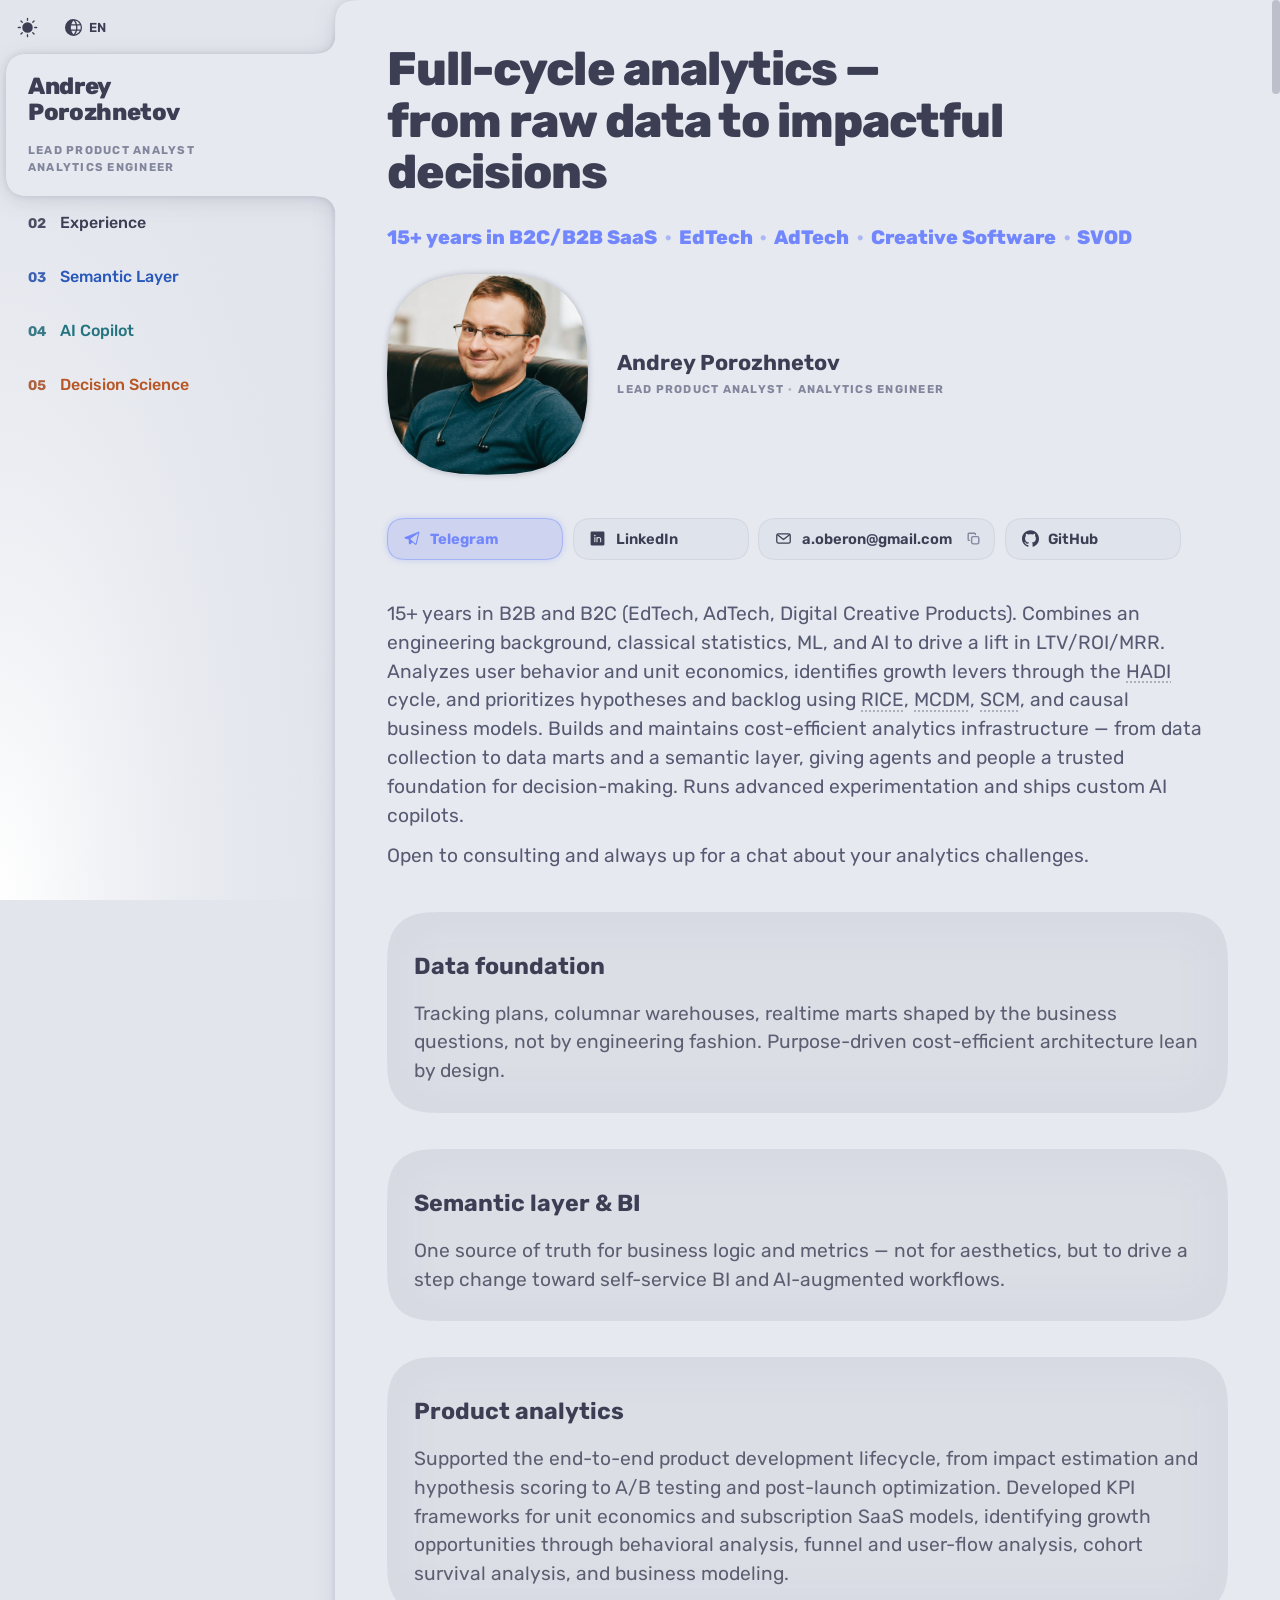
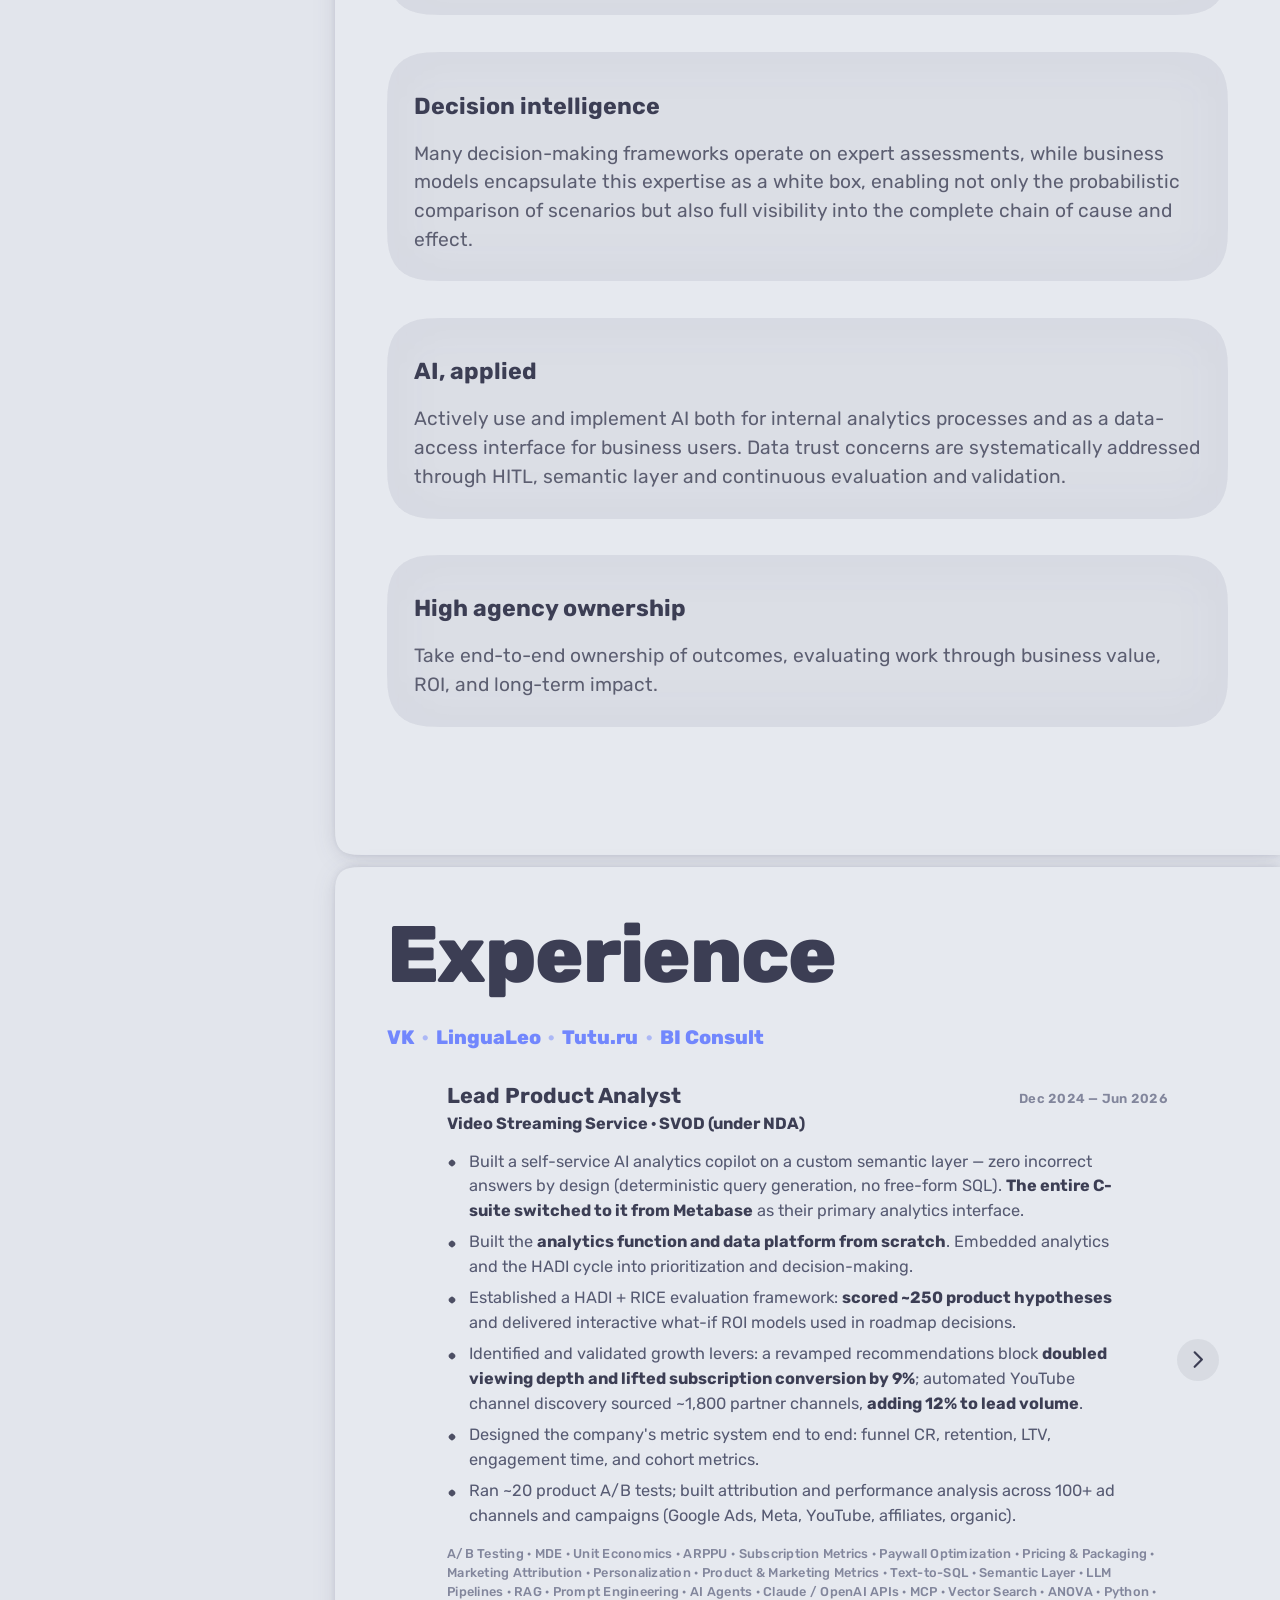
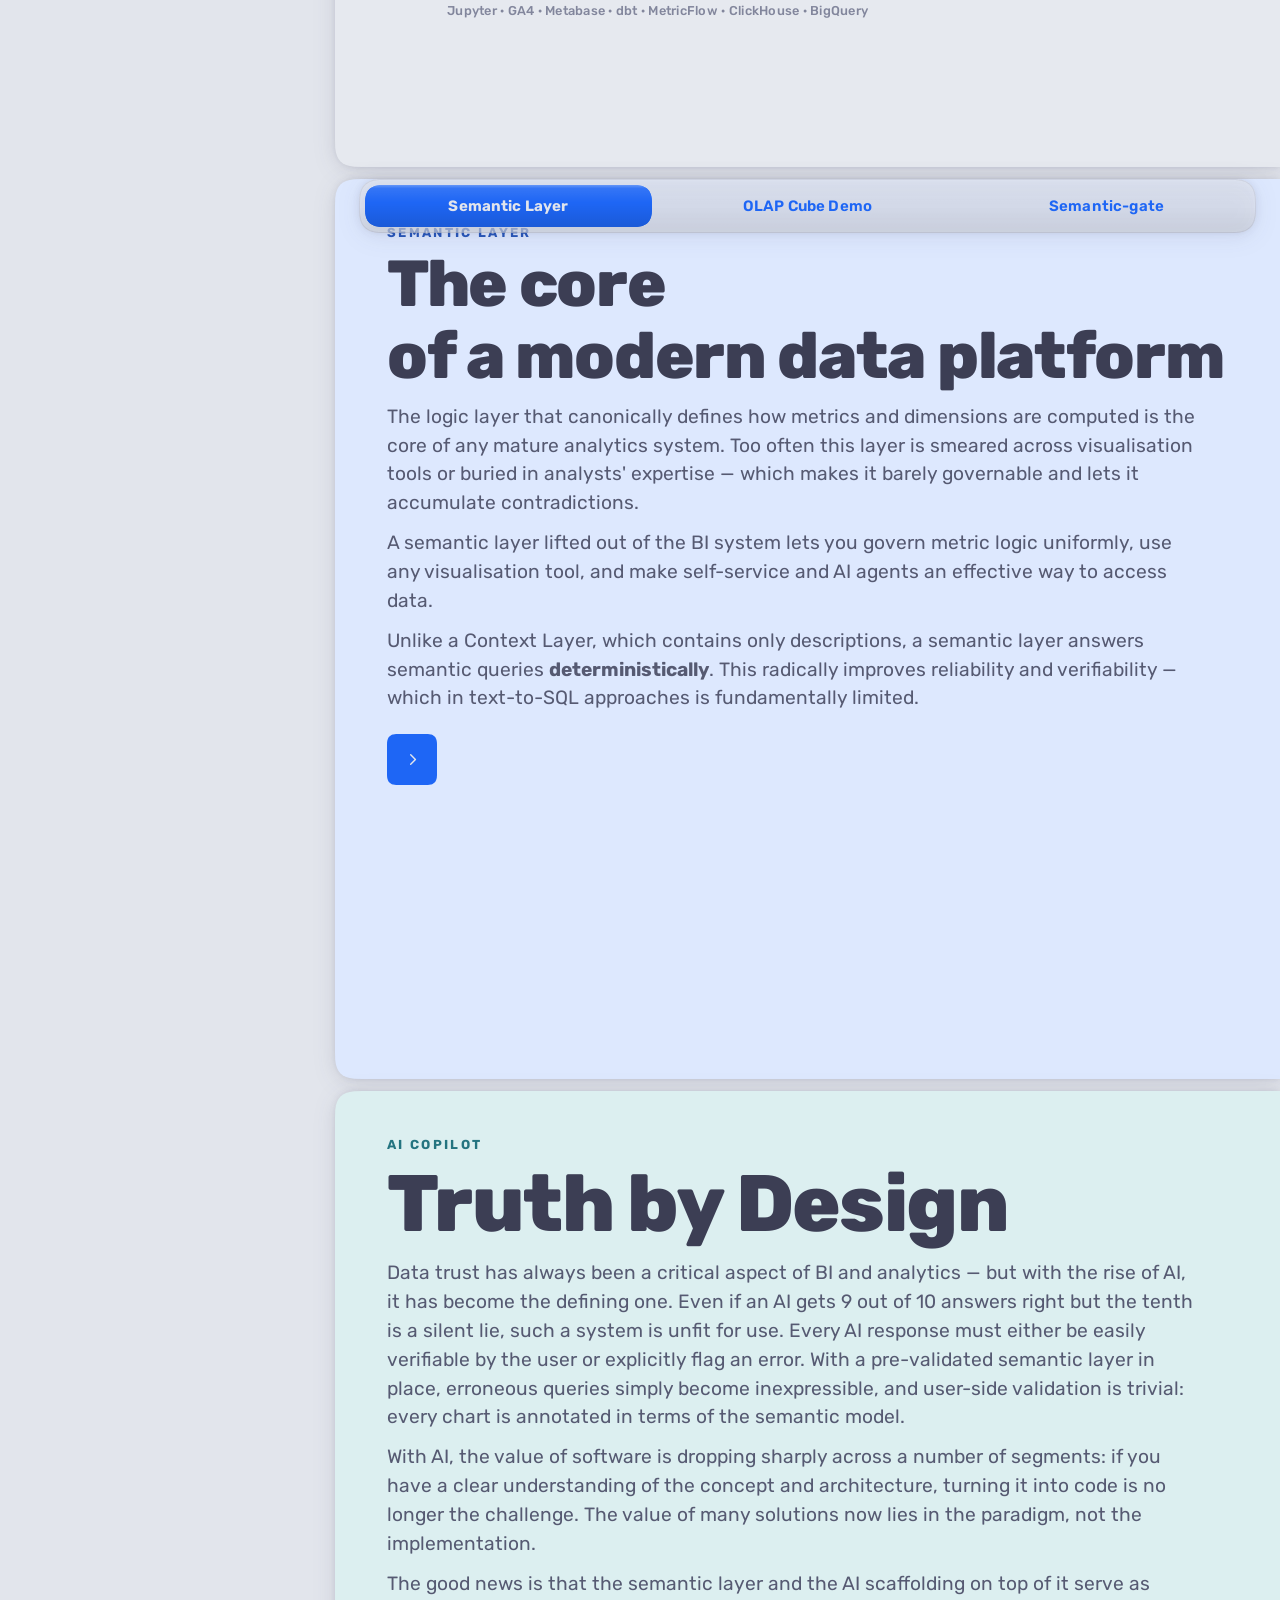
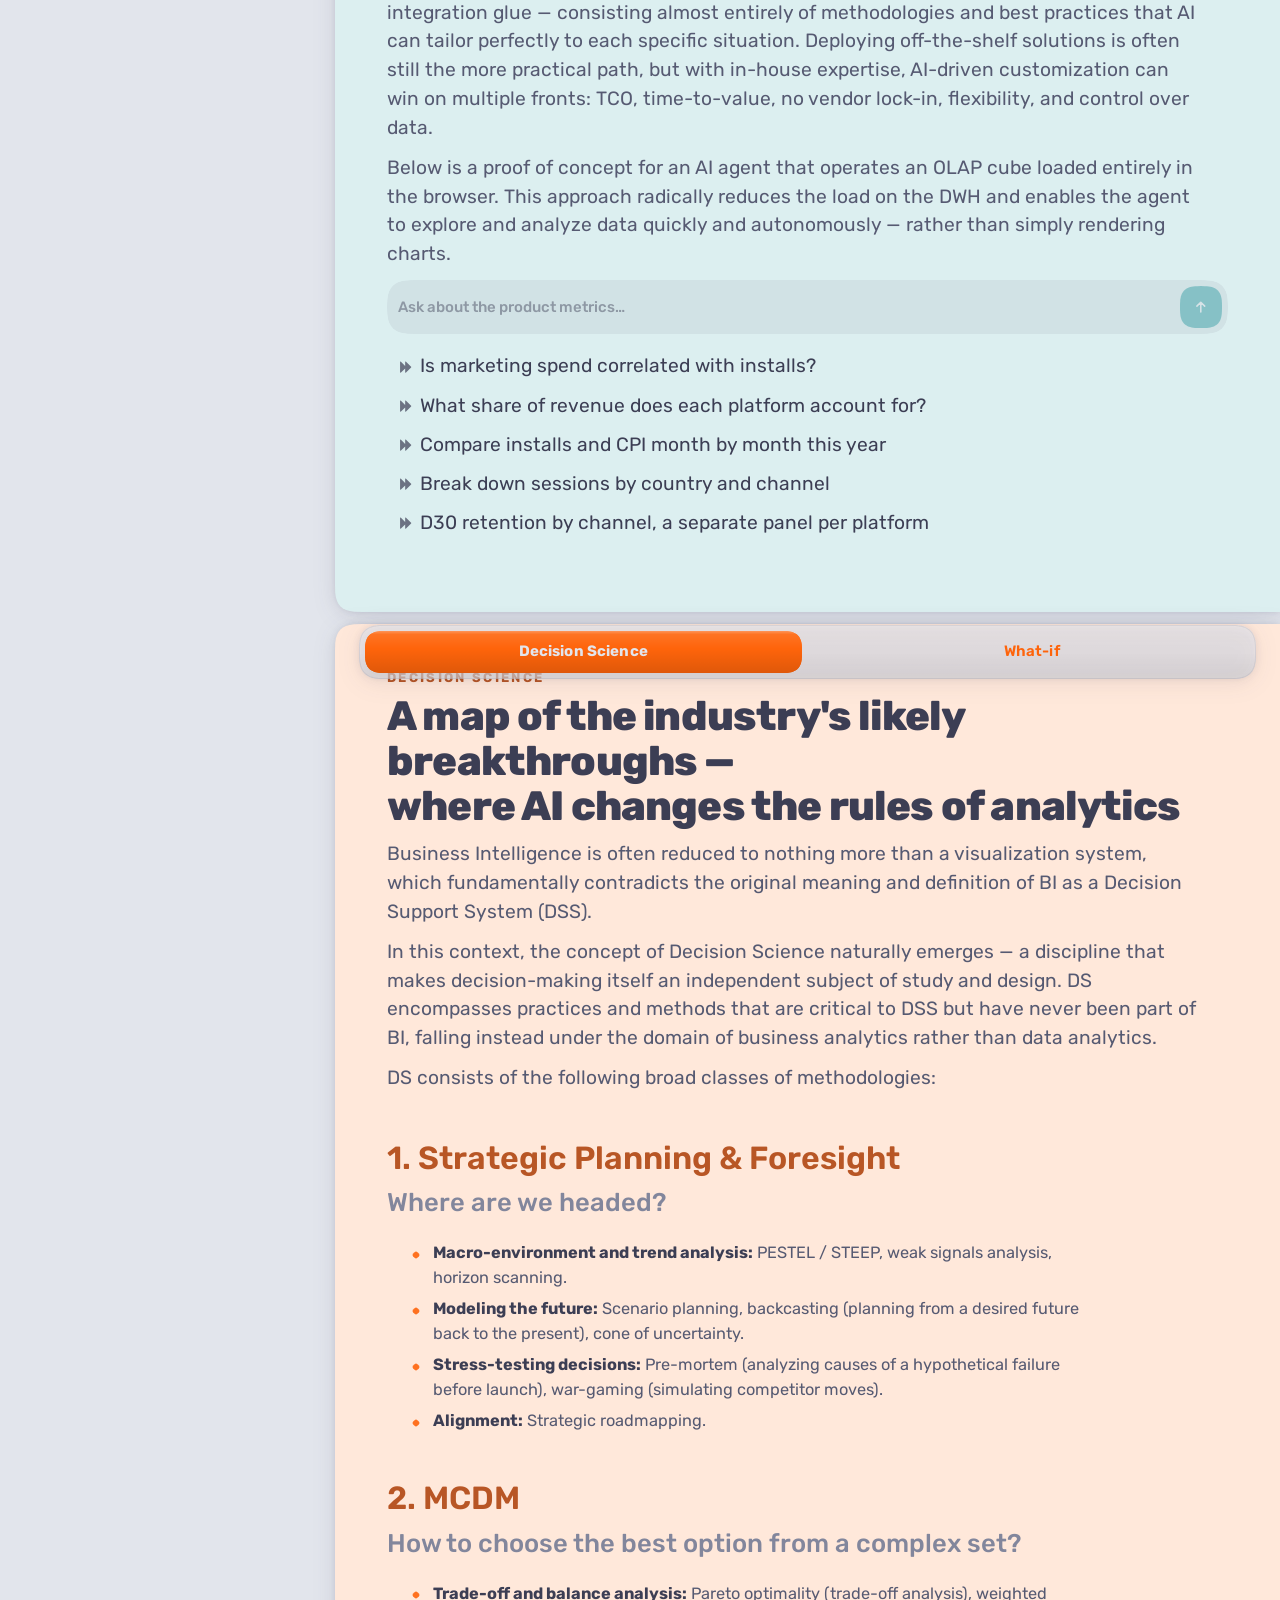
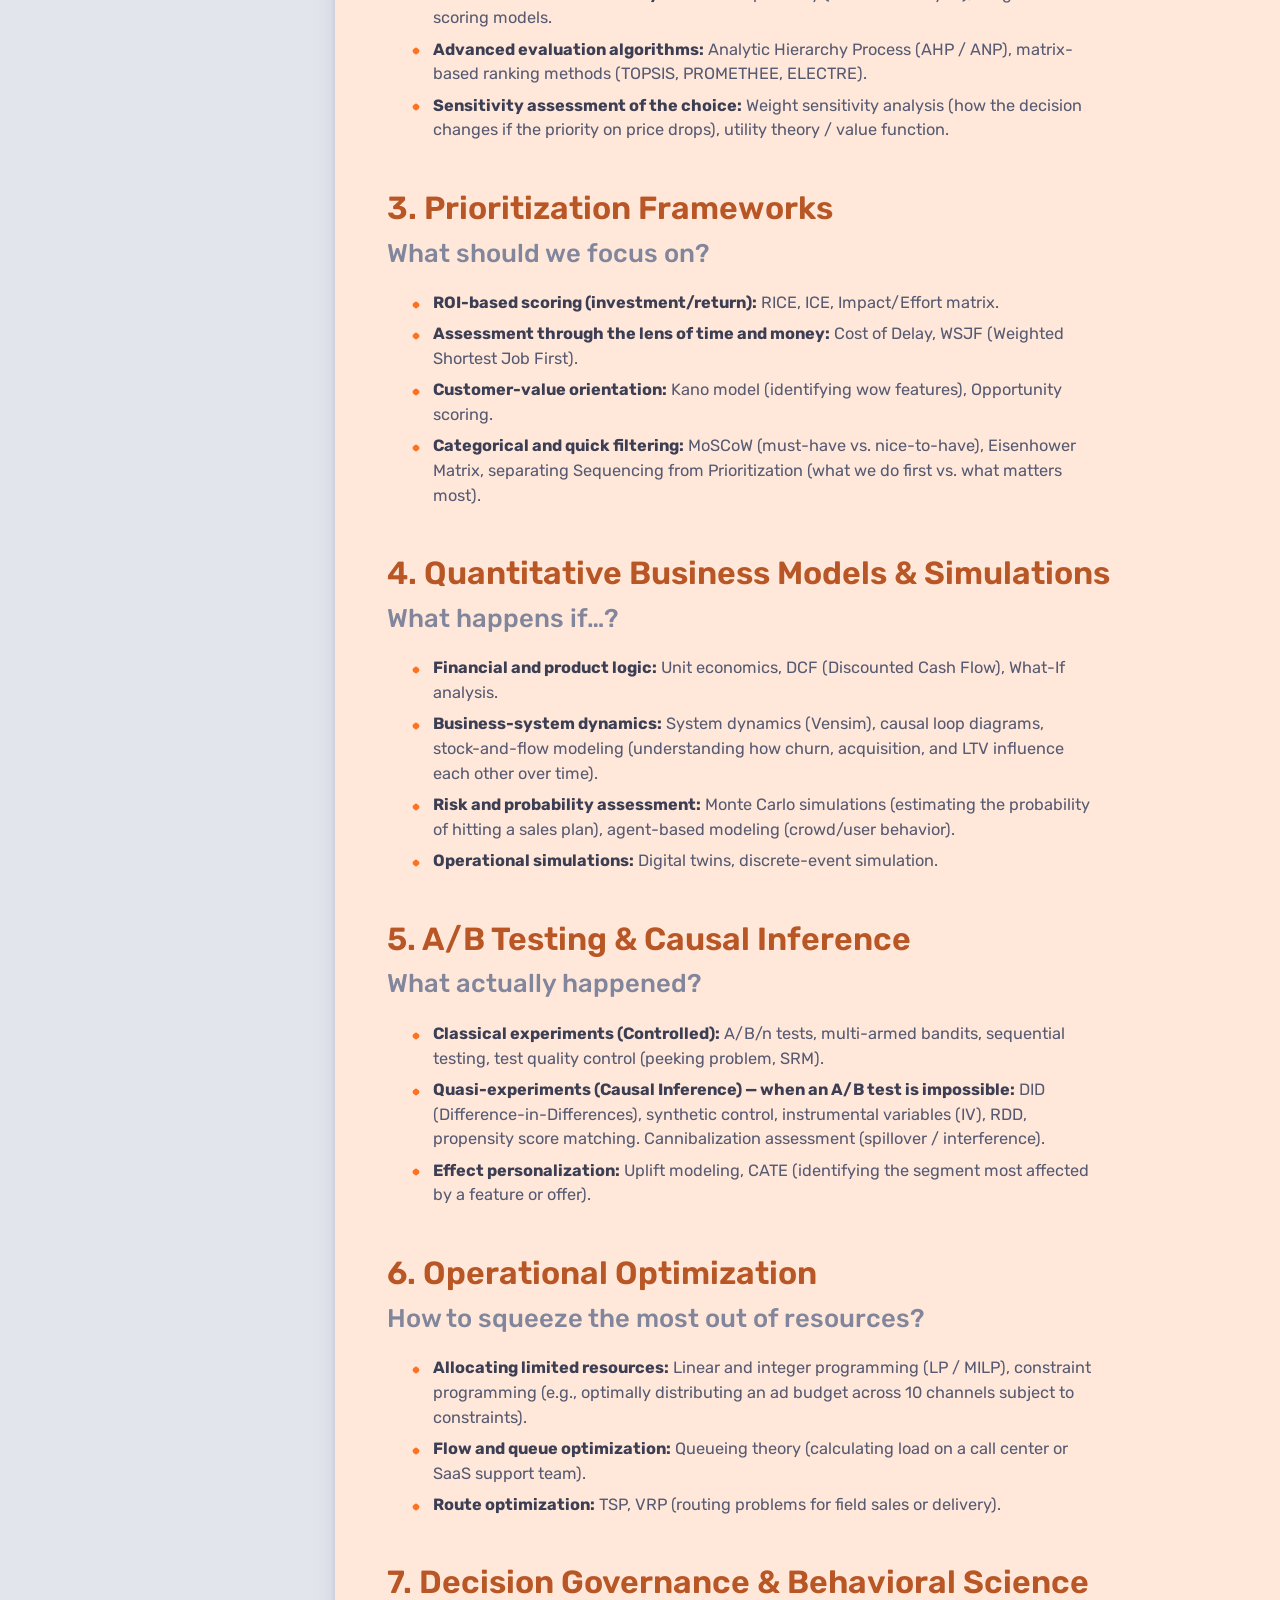
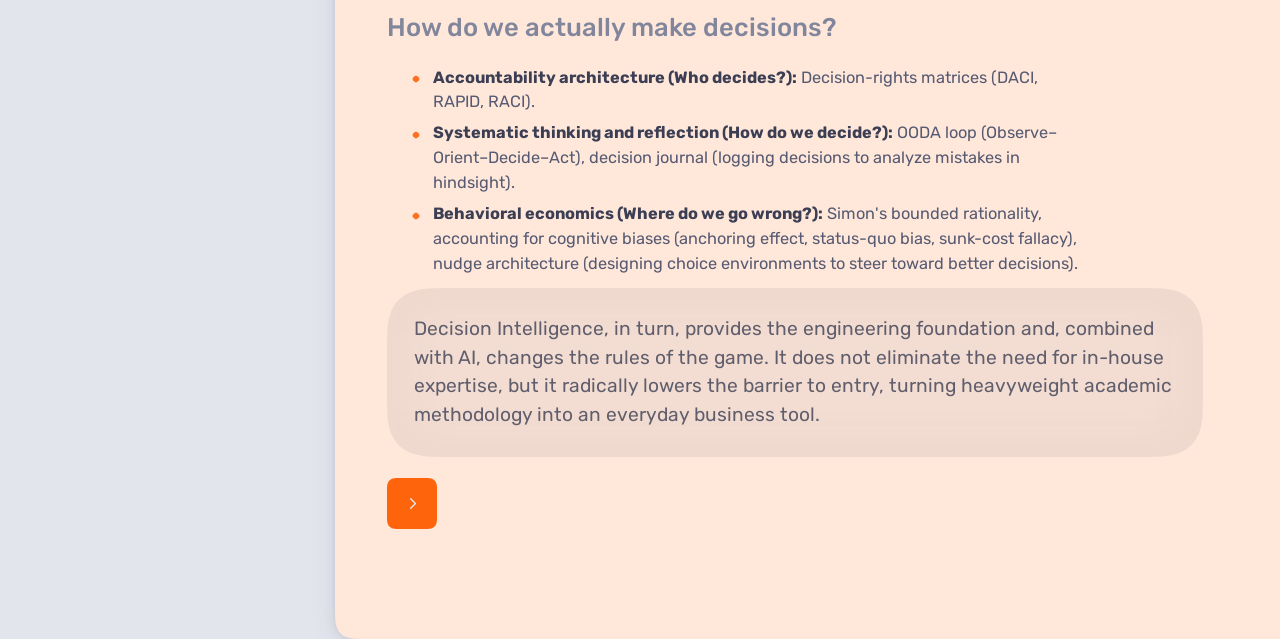
==== commit d411b625: "site build 2026-09-04 11:53 UTC" ====
--- a/index.html
+++ b/index.html
@@ -1,12 +1,16 @@
 <!doctype html>
 <html lang="en">
   <head>
-    <style data-layer-order="">@layer properties, theme, base, components, utilities, fish, sciui;
+    <style data-layer-order="" data-precedence="reset">@layer properties, theme, base, components, utilities, fish, sq, sciui;
 </style>
 
     <meta charset="UTF-8" />
     <meta name="viewport" content="width=device-width, initial-scale=1.0, viewport-fit=cover" />
-    <meta name="color-scheme" content="dark" />
+    <!-- Honest cross-scheme default for the sliver of paint before f-ish's CSS
+         applies (`html:has(.fish[data-theme='dark'])`, tokens.css) pins the
+         resolved theme — this meta only tells the browser both are supported,
+         never forces one. -->
+    <meta name="color-scheme" content="light dark" />
     <link rel="icon" href="/favicon.svg" type="image/svg+xml" />
     <!-- The site face (self-hosted Rubik; @font-face in src/index.css). Rubik is the ONE face
          for the whole bilingual site, so BOTH primary subsets are preloaded (owner, 2026-07-18):
@@ -34,11 +38,94 @@
     <meta name="twitter:description" content="Ten years turning product data into growth: experimentation, unit economics, semantic layers and applied GenAI — with live, clickable demos." />
     <meta name="twitter:image" content="https://0px.pw/og.svg" />
     <link rel="sitemap" type="application/xml" href="/sitemap.xml" />
-    <script type="application/ld+json">{"@context":"https://schema.org","@graph":[{"@type":"WebSite","@id":"https://0px.pw/#website","name":"Andrey Porozhnetov","url":"https://0px.pw/","inLanguage":"en"},{"@type":"CollectionPage","@id":"https://0px.pw/#webpage","url":"https://0px.pw/","name":"Andrey Porozhnetov — Lead / Senior Product Analyst · Analytics Engineer","description":"Ten years turning product data into growth: experimentation, unit economics, semantic layers and applied GenAI — with live, clickable demos.","isPartOf":{"@id":"https://0px.pw/#website"},"inLanguage":"en","primaryImageOfPage":"https://0px.pw/og.svg"},{"@type":"ItemList","name":"Andrey Porozhnetov — Lead / Senior Product Analyst · Analytics Engineer — sections","itemListElement":[{"@type":"ListItem","position":1,"name":"home","url":"https://0px.pw/#home"},{"@type":"ListItem","position":2,"name":"Experience","url":"https://0px.pw/#experience"},{"@type":"ListItem","position":3,"name":"Portfolio","url":"https://0px.pw/#portfolio"},{"@type":"ListItem","position":4,"name":"Semantic Layer","url":"https://0px.pw/#semantic-layer"},{"@type":"ListItem","position":5,"name":"Ask","url":"https://0px.pw/#ask"},{"@type":"ListItem","position":6,"name":"Decision Intelligence","url":"https://0px.pw/#decision-intelligence"}]}]}</script>
-    <script type="module" crossorigin src="/assets/index-B_OMoRHM.js"></script>
-    <link rel="stylesheet" crossorigin href="/assets/style-BeeyISku.css">
+    <script type="application/ld+json">{"@context":"https://schema.org","@graph":[{"@type":"WebSite","@id":"https://0px.pw/#website","name":"Andrey Porozhnetov","url":"https://0px.pw/","inLanguage":"en"},{"@type":"CollectionPage","@id":"https://0px.pw/#webpage","url":"https://0px.pw/","name":"Andrey Porozhnetov — Lead / Senior Product Analyst · Analytics Engineer","description":"Ten years turning product data into growth: experimentation, unit economics, semantic layers and applied GenAI — with live, clickable demos.","isPartOf":{"@id":"https://0px.pw/#website"},"inLanguage":"en","primaryImageOfPage":"https://0px.pw/og.svg"},{"@type":"ItemList","name":"Andrey Porozhnetov — Lead / Senior Product Analyst · Analytics Engineer — sections","itemListElement":[{"@type":"ListItem","position":1,"name":"home","url":"https://0px.pw/#home"},{"@type":"ListItem","position":2,"name":"Experience","url":"https://0px.pw/#experience"},{"@type":"ListItem","position":3,"name":"Semantic Layer","url":"https://0px.pw/#semantic-layer"},{"@type":"ListItem","position":4,"name":"AI Copilot","url":"https://0px.pw/#ask"},{"@type":"ListItem","position":5,"name":"Decision Science","url":"https://0px.pw/#decision-intelligence"}]}]}</script>
+    <script type="module" crossorigin src="/assets/index-B8nr_VGC.js"></script>
+    <link rel="stylesheet" crossorigin href="/assets/style-BrJXPW8T.css">
   </head>
   <body>
-    <div id="root"><div class="fish" data-superellipse="yes" data-theme="light" data-mobile="no" data-comments="on" style="--n:1.6;--n-neg:-1.6;--sq-disc:url(&quot;data:image/svg+xml,%3Csvg xmlns=&#x27;http://www.w3.org/2000/svg&#x27; viewBox=&#x27;0 0 1 1&#x27; preserveAspectRatio=&#x27;none&#x27;%3E%3Cpath d=&#x27;M1.0000 0.5000L0.9993 0.5827L0.9972 0.6305L0.9936 0.6701L0.9887 0.7050L0.9823 0.7365L0.9746 0.7653L0.9654 0.7919L0.9547 0.8165L0.9427 0.8393L0.9292 0.8604L0.9142 0.8799L0.8978 0.8978L0.8799 0.9142L0.8604 0.9292L0.8393 0.9427L0.8165 0.9547L0.7919 0.9654L0.7653 0.9746L0.7365 0.9823L0.7050 0.9887L0.6701 0.9936L0.6305 0.9972L0.5827 0.9993L0.5000 1.0000L0.4173 0.9993L0.3695 0.9972L0.3299 0.9936L0.2950 0.9887L0.2635 0.9823L0.2347 0.9746L0.2081 0.9654L0.1835 0.9547L0.1607 0.9427L0.1396 0.9292L0.1201 0.9142L0.1022 0.8978L0.0858 0.8799L0.0708 0.8604L0.0573 0.8393L0.0453 0.8165L0.0346 0.7919L0.0254 0.7653L0.0177 0.7365L0.0113 0.7050L0.0064 0.6701L0.0028 0.6305L0.0007 0.5827L0.0000 0.5000L0.0007 0.4173L0.0028 0.3695L0.0064 0.3299L0.0113 0.2950L0.0177 0.2635L0.0254 0.2347L0.0346 0.2081L0.0453 0.1835L0.0573 0.1607L0.0708 0.1396L0.0858 0.1201L0.1022 0.1022L0.1201 0.0858L0.1396 0.0708L0.1607 0.0573L0.1835 0.0453L0.2081 0.0346L0.2347 0.0254L0.2635 0.0177L0.2950 0.0113L0.3299 0.0064L0.3695 0.0028L0.4173 0.0007L0.5000 0.0000L0.5827 0.0007L0.6305 0.0028L0.6701 0.0064L0.7050 0.0113L0.7365 0.0177L0.7653 0.0254L0.7919 0.0346L0.8165 0.0453L0.8393 0.0573L0.8604 0.0708L0.8799 0.0858L0.8978 0.1022L0.9142 0.1201L0.9292 0.1396L0.9427 0.1607L0.9547 0.1835L0.9654 0.2081L0.9746 0.2347L0.9823 0.2635L0.9887 0.2950L0.9936 0.3299L0.9972 0.3695L0.9993 0.4173Z&#x27; fill=&#x27;%23000&#x27;/%3E%3C/svg%3E&quot;)"><div class="fish-msurface" aria-hidden="true"><div class="fish-mpage"></div><span class="fish-mind"><b></b></span></div><aside class="fish-sidebar"><div class="fish-rail-scroll"><div class="fish-rail-track"><div class="fish-header"><button type="button" class="fish-headbtn fish-headbtn--icon fish-theme-toggle" aria-label="Switch to dark theme" aria-pressed="false"><svg class="sciui-icon fish-headbtn-icon" viewBox="0 0 256 256" fill="currentColor" focusable="false" aria-hidden="true" style="width:21px;height:21px"><path fill="var(--icon-primary, currentColor)" d="M120 40V16a8 8 0 0 1 16 0v24a8 8 0 0 1-16 0m8 24a64 64 0 1 0 64 64a64.07 64.07 0 0 0-64-64m-69.66 5.66a8 8 0 0 0 11.32-11.32l-16-16a8 8 0 0 0-11.32 11.32Zm0 116.68l-16 16a8 8 0 0 0 11.32 11.32l16-16a8 8 0 0 0-11.32-11.32M192 72a8 8 0 0 0 5.66-2.34l16-16a8 8 0 0 0-11.32-11.32l-16 16A8 8 0 0 0 192 72m5.66 114.34a8 8 0 0 0-11.32 11.32l16 16a8 8 0 0 0 11.32-11.32ZM48 128a8 8 0 0 0-8-8H16a8 8 0 0 0 0 16h24a8 8 0 0 0 8-8m80 80a8 8 0 0 0-8 8v24a8 8 0 0 0 16 0v-24a8 8 0 0 0-8-8m112-88h-24a8 8 0 0 0 0 16h24a8 8 0 0 0 0-16" fill-opacity="var(--icon-primary-opacity, 1)"/></svg></button><button type="button" class="fish-headbtn" aria-label="Interface language: EN. Switch to RU"><svg class="sciui-icon fish-headbtn-icon" viewBox="0 0 256 256" fill="currentColor" focusable="false" aria-hidden="true" style="width:21px;height:21px"><path fill="var(--icon-primary, currentColor)" d="M128 24a104 104 0 1 0 104 104A104.12 104.12 0 0 0 128 24m78.36 64h-35.65a135.3 135.3 0 0 0-22.3-45.6A88.29 88.29 0 0 1 206.37 88Zm9.64 40a87.6 87.6 0 0 1-3.33 24h-38.51a157.4 157.4 0 0 0 0-48h38.51a87.6 87.6 0 0 1 3.33 24m-88-85a115.3 115.3 0 0 1 26 45h-52a115.1 115.1 0 0 1 26-45m-26 125h52a115.1 115.1 0 0 1-26 45a115.3 115.3 0 0 1-26-45m-3.9-16a140.8 140.8 0 0 1 0-48h59.88a140.8 140.8 0 0 1 0 48Zm50.35 61.6a135.3 135.3 0 0 0 22.3-45.6h35.66a88.29 88.29 0 0 1-58 45.6Z" fill-opacity="var(--icon-primary-opacity, 1)"/></svg><span>EN</span></button></div><nav class="fish-nav"><div class="fish-nav-scroll"><div class="fish-tabs"><a href="#home" class="fish-tab fish-tab--rich" data-active=""><span class="fish-tab-pill" aria-hidden="true"></span><span class="fish-tab-menu"><span class="fish-heading"><span class="fish-heading-title">Andrey<br/>Porozhnetov</span><span class="fish-heading-kicker">Lead / Senior Product Analyst / Engineer</span></span></span><span class="fish-tab-plain"><span class="fish-tab-idx">01</span><span class="fish-tab-label">Andrey<br/>Porozhnetov</span></span></a><a href="#experience" class="fish-tab"><span class="fish-tab-pill" aria-hidden="true"></span><span class="fish-tab-idx">02</span><span class="fish-tab-label">Experience</span></a><a href="#portfolio" class="fish-tab" style="--ac:var(--mauve)"><span class="fish-tab-pill" aria-hidden="true"></span><span class="fish-tab-idx">03</span><span class="fish-tab-label">Portfolio</span></a><a href="#semantic-layer" class="fish-tab" style="--ac:var(--blue)"><span class="fish-tab-pill" aria-hidden="true"></span><span class="fish-tab-idx">04</span><span class="fish-tab-label">Semantic Layer</span></a><a href="#ask" class="fish-tab" style="--ac:var(--teal)"><span class="fish-tab-pill" aria-hidden="true"></span><span class="fish-tab-idx">05</span><span class="fish-tab-label">Ask</span></a><a href="#decision-intelligence" class="fish-tab" style="--ac:var(--peach)"><span class="fish-tab-pill" aria-hidden="true"></span><span class="fish-tab-idx">06</span><span class="fish-tab-label">Decision Intelligence</span></a><div class="fish-indicator" aria-hidden="true" data-docked="" style="--active:0;--dock:1"><div class="fish-ind-recoil" style="--recoil:0"><div class="fish-indicator-shadow"><div class="fish-indicator-cast"><b class="fish-indicator-shape"></b></div></div><b class="fish-indicator-fill" aria-hidden="true"></b></div></div></div></div></nav></div></div><div class="fish-rail-edge fish-rail-edge-l" aria-hidden="true"><svg class="sciui-icon fish-rail-chevron" viewBox="0 0 256 256" fill="currentColor" focusable="false" aria-hidden="true"><path fill="var(--icon-primary, currentColor)" d="M168.49 199.51a12 12 0 0 1-17 17l-80-80a12 12 0 0 1 0-17l80-80a12 12 0 0 1 17 17L97 128Z" fill-opacity="var(--icon-primary-opacity, 1)"/></svg></div><div class="fish-rail-edge fish-rail-edge-r" aria-hidden="true"><svg class="sciui-icon fish-rail-chevron" viewBox="0 0 256 256" fill="currentColor" focusable="false" aria-hidden="true"><path fill="var(--icon-primary, currentColor)" d="m184.49 136.49l-80 80a12 12 0 0 1-17-17L159 128L87.51 56.49a12 12 0 1 1 17-17l80 80a12 12 0 0 1-.02 17" fill-opacity="var(--icon-primary-opacity, 1)"/></svg></div></aside><div class="fish-content"><div class="fish-scroller"><section id="home" data-page-title="home" class="fish-page" style="--ac:var(--fish-ink);--fish-page-bg:var(--fish-page-default);--fish-page-ink:var(--fish-ink);--fish-page-soft:color-mix(in srgb, var(--fish-ink) 10%, transparent)"><div data-orientation="horizontal" data-activation-direction="none" class="fish-panel"><div class="fish-panel-surface" aria-hidden="true"><div class="fish-panel-fill"></div></div><div class="fish-subs"><div class="fish-subpage" role="tabpanel" data-sub="profile"><div class="fish-col"><div class="fish-deco" aria-hidden="true" style="right:6%;top:16%;width:132px;height:132px;opacity:0.16"></div><div class="fish-kicker">LEAD / SENIOR PRODUCT ANALYST / ENGINEER</div><h1 class="fish-h1">Full-cycle analytics —<br/>from raw data to impactful decisions</h1><div class="cv-lede"><span>15+ years, B2C &amp; B2B</span><span class="cv-lede-sep" aria-hidden="true">·</span><span>AdTech · EdTech · Creative Software · SVOD</span></div><p class="fish-text">Lead / Senior Product Analyst with 15+ years in B2C and B2B products (AdTech, EdTech, Digital Creative Products). Combines an engineering background, classical statistics, ML, and AI to deliver<!-- --> <strong>step-change growth in business metrics</strong> and surface product and marketing growth levers.</p><div class="sciui-card-grid" style="--card-grid-maxcols:3"><button type="button" class="sciui-card" style="--ac:var(--teal)" data-interactive="" aria-pressed="false"><span class="sciui-card-shadow" aria-hidden="true"></span><span class="sciui-card-in"><span class="sciui-card-rim" aria-hidden="true"></span><span class="sciui-card-title">Data foundation</span><span class="sciui-card-body"><ul>Tracking plans, columnar warehouses, dbt-managed marts — shaped by the questions the business asks, not by engineering fashion. Purpose-driven architecture lean by design.</ul></span><span class="sciui-card-decorator" data-corner="tr" data-bare="" aria-hidden="true" style="--card-decorator-ac:var(--card-accent)"><span class="sciui-card-decorator-icon" data-hoverfx="grow-fade"><svg class="sciui-icon" viewBox="0 0 256 256" fill="currentColor" focusable="false" aria-hidden="true"><path fill="var(--icon-primary, currentColor)" d="M128 24c-53.83 0-96 24.6-96 56v96c0 31.4 42.17 56 96 56s96-24.6 96-56V80c0-31.4-42.17-56-96-56m80 104c0 9.62-7.88 19.43-21.61 26.92C170.93 163.35 150.19 168 128 168s-42.93-4.65-58.39-13.08C55.88 147.43 48 137.62 48 128v-16.64c17.06 15 46.23 24.64 80 24.64s62.94-9.68 80-24.64Zm-21.61 74.92C170.93 211.35 150.19 216 128 216s-42.93-4.65-58.39-13.08C55.88 195.43 48 185.62 48 176v-16.64c17.06 15 46.23 24.64 80 24.64s62.94-9.68 80-24.64V176c0 9.62-7.88 19.43-21.61 26.92" fill-opacity="var(--icon-primary-opacity, 1)"/></svg></span></span></span></button><button type="button" class="sciui-card" style="--ac:var(--blue)" data-interactive="" aria-pressed="false"><span class="sciui-card-shadow" aria-hidden="true"></span><span class="sciui-card-in"><span class="sciui-card-rim" aria-hidden="true"></span><span class="sciui-card-title">Semantic layer &amp; BI</span><span class="sciui-card-body"><p>Design dimensional data models that centralize business logic into a single source of truth for self-service BI and AI applications.</p></span><span class="sciui-card-decorator" data-corner="tr" data-bare="" aria-hidden="true" style="--card-decorator-ac:var(--card-accent)"><span class="sciui-card-decorator-icon" data-hoverfx="grow-fade"><svg class="sciui-icon" viewBox="0 0 256 256" fill="currentColor" focusable="false" aria-hidden="true"><path fill="var(--icon-primary, currentColor)" d="M232 208a8 8 0 0 1-8 8H32a8 8 0 0 1 0-16h8v-64a8 8 0 0 1 8-8h24a8 8 0 0 1 8 8v64h16V88a8 8 0 0 1 8-8h32a8 8 0 0 1 8 8v112h16V40a8 8 0 0 1 8-8h40a8 8 0 0 1 8 8v160h8a8 8 0 0 1 8 8" fill-opacity="var(--icon-primary-opacity, 1)"/></svg></span></span></span></button><button type="button" class="sciui-card" style="--ac:var(--green)" data-interactive="" aria-pressed="false"><span class="sciui-card-shadow" aria-hidden="true"></span><span class="sciui-card-in"><span class="sciui-card-rim" aria-hidden="true"></span><span class="sciui-card-title">Product analytics</span><span class="sciui-card-body"><ul><li>Design product metrics hierarchies and KPI frameworks for subscription SaaS and unit economy.</li><li>Support the full feature lifecycle, from impact estimation before development to A/B testing and post-launch optimization.</li><li>Identify growth opportunities through behavioral analysis, user segmentation, and retention cohorts.</li></ul></span><span class="sciui-card-decorator" data-corner="tr" data-bare="" aria-hidden="true" style="--card-decorator-ac:var(--card-accent)"><span class="sciui-card-decorator-icon" data-hoverfx="grow-fade"><svg class="sciui-icon" viewBox="0 0 256 256" fill="currentColor" focusable="false" aria-hidden="true"><path fill="var(--icon-primary, currentColor)" d="m227.81 66.76l-.08.09L160 139.17v55.49a16 16 0 0 1-7.13 13.34l-32 21.34A16 16 0 0 1 96 216v-76.83L28.27 66.85l-.08-.09A16 16 0 0 1 40 40h176a16 16 0 0 1 11.84 26.76Z" fill-opacity="var(--icon-primary-opacity, 1)"/></svg></span></span></span></button><button type="button" class="sciui-card" style="--ac:var(--peach)" data-interactive="" aria-pressed="false"><span class="sciui-card-shadow" aria-hidden="true"></span><span class="sciui-card-in"><span class="sciui-card-rim" aria-hidden="true"></span><span class="sciui-card-title">Decision intelligence</span><span class="sciui-card-body"><p>Turn roadmap debates into numbers: model each initiative&#x27;s expected impact, uncertainty, and cost of delay to decide what to build, kill, or de-risk with an experiment first.</p></span><span class="sciui-card-decorator" data-corner="tr" data-bare="" aria-hidden="true" style="--card-decorator-ac:var(--card-accent)"><span class="sciui-card-decorator-icon" data-hoverfx="grow-fade"><svg class="sciui-icon" viewBox="0 0 256 256" fill="currentColor" focusable="false" aria-hidden="true"><path fill="var(--icon-primary, currentColor)" d="M221.87 83.16A104.1 104.1 0 1 1 195.67 49l22.67-22.68a8 8 0 0 1 11.32 11.32L167.6 99.71l-37.71 37.71l-23.95 23.95a40 40 0 0 0 62-35.67a8 8 0 1 1 16-.9a56 56 0 0 1-95.5 42.79a56 56 0 0 1 73.13-84.43l22.73-22.77a87.88 87.88 0 1 0 23.13 29.67a8 8 0 0 1 14.44-6.9" fill-opacity="var(--icon-primary-opacity, 1)"/></svg></span></span></span></button><button type="button" class="sciui-card" style="--ac:var(--mauve)" data-interactive="" aria-pressed="false"><span class="sciui-card-shadow" aria-hidden="true"></span><span class="sciui-card-in"><span class="sciui-card-rim" aria-hidden="true"></span><span class="sciui-card-title">AI, applied</span><span class="sciui-card-body"><p>Ship AI research agents that separate evidence from inference — conclusions that survive board-level scrutiny, delivered at chat speed.</p></span><span class="sciui-card-decorator" data-corner="tr" data-bare="" aria-hidden="true" style="--card-decorator-ac:var(--card-accent)"><span class="sciui-card-decorator-icon" data-hoverfx="grow-fade"><svg class="sciui-icon" viewBox="0 0 256 256" fill="currentColor" focusable="false" aria-hidden="true"><path fill="var(--icon-primary, currentColor)" d="M208 144a15.78 15.78 0 0 1-10.42 14.94L146 178l-19 51.62a15.92 15.92 0 0 1-29.88 0L78 178l-51.62-19a15.92 15.92 0 0 1 0-29.88L78 110l19-51.62a15.92 15.92 0 0 1 29.88 0L146 110l51.62 19A15.78 15.78 0 0 1 208 144m-56-96h16v16a8 8 0 0 0 16 0V48h16a8 8 0 0 0 0-16h-16V16a8 8 0 0 0-16 0v16h-16a8 8 0 0 0 0 16m88 32h-8v-8a8 8 0 0 0-16 0v8h-8a8 8 0 0 0 0 16h8v8a8 8 0 0 0 16 0v-8h8a8 8 0 0 0 0-16" fill-opacity="var(--icon-primary-opacity, 1)"/></svg></span></span></span></button><button type="button" class="sciui-card" style="--ac:var(--pink)" data-interactive="" aria-pressed="false"><span class="sciui-card-shadow" aria-hidden="true"></span><span class="sciui-card-in"><span class="sciui-card-rim" aria-hidden="true"></span><span class="sciui-card-title">High agency ownership</span><span class="sciui-card-body"></span><span class="sciui-card-decorator" data-corner="tr" data-bare="" aria-hidden="true" style="--card-decorator-ac:var(--card-accent)"><span class="sciui-card-decorator-icon" data-hoverfx="grow-fade"><svg class="sciui-icon" viewBox="0 0 256 256" fill="currentColor" focusable="false" aria-hidden="true"><path fill="var(--icon-primary, currentColor)" d="M232 128a104 104 0 0 1-152.88 91.82l-34.05 11.35a16 16 0 0 1-20.24-20.24l11.35-34.05A104 104 0 1 1 232 128" fill-opacity="var(--icon-primary-opacity, 1)"/></svg></span></span></span></button><div class="sciui-card-expand" style="grid-template-rows:0px"><div class="sciui-card-stack"><div class="sciui-card-set" aria-hidden="true" style="--ac:var(--teal)"><div class="cv-keys"><span class="cv-keyword">Analytics Engineering</span><span class="cv-keyword">Advanced SQL</span><span class="cv-keyword">Python</span><span class="cv-keyword">pandas</span><span class="cv-keyword">NumPy</span><span class="cv-keyword">Git</span><span class="cv-keyword">dbt</span><span class="cv-keyword">Data Modeling</span><span class="cv-keyword">Star Schema</span><span class="cv-keyword">Kimball</span><span class="cv-keyword">ETL/ELT</span><span class="cv-keyword">DWH / Data Warehouse</span><span class="cv-keyword">Airflow</span><span class="cv-keyword">ClickHouse</span><span class="cv-keyword">PostgreSQL</span><span class="cv-keyword">BigQuery</span><span class="cv-keyword">Redshift</span><span class="cv-keyword">Event Tracking</span><span class="cv-keyword">Clickstream</span><span class="cv-keyword">Anomaly Detection</span></div></div><div class="sciui-card-set" aria-hidden="true" style="--ac:var(--blue)"><div class="cv-keys"><span class="cv-keyword">Semantic Layer</span><span class="cv-keyword">Business Intelligence</span><span class="cv-keyword">Data Visualization</span><span class="cv-keyword">Reporting</span><span class="cv-keyword">Tableau</span><span class="cv-keyword">Power BI</span><span class="cv-keyword">Looker</span><span class="cv-keyword">Superset</span><span class="cv-keyword">Metabase</span><span class="cv-keyword">Redash</span><span class="cv-keyword">QlikView / Qlik Sense</span></div></div><div class="sciui-card-set" aria-hidden="true" style="--ac:var(--green)"><div class="cv-keys"><span class="cv-keyword">Product Analytics</span><span class="cv-keyword">Growth Analytics</span><span class="cv-keyword">Unit Economics</span><span class="cv-keyword">LTV</span><span class="cv-keyword">Retention</span><span class="cv-keyword">Churn Rate</span><span class="cv-keyword">DAU / MAU</span><span class="cv-keyword">CAC</span><span class="cv-keyword">NPS</span><span class="cv-keyword">Funnel Analysis</span><span class="cv-keyword">Cohort Analysis</span><span class="cv-keyword">RFM Analysis</span><span class="cv-keyword">CJM (Customer Journey Map)</span><span class="cv-keyword">A/B Testing</span><span class="cv-keyword">Experimentation Design</span><span class="cv-keyword">CUPED</span><span class="cv-keyword">Sequential Testing</span><span class="cv-keyword">Multivariate Testing (MVT)</span><span class="cv-keyword">GrowthBook</span><span class="cv-keyword">Amplitude</span><span class="cv-keyword">Firebase</span><span class="cv-keyword">AppsFlyer</span><span class="cv-keyword">PostHog</span><span class="cv-keyword">Mobile Analytics</span><span class="cv-keyword">Marketing Analytics</span><span class="cv-keyword">Attribution</span></div></div><div class="sciui-card-set" aria-hidden="true" style="--ac:var(--peach)"><div class="cv-keys"><span class="cv-keyword">Statistical Significance</span><span class="cv-keyword">Hypothesis Testing</span><span class="cv-keyword">Confidence Intervals</span><span class="cv-keyword">Mathematical Statistics</span><span class="cv-keyword">Probability Theory</span><span class="cv-keyword">Bootstrap</span><span class="cv-keyword">Bayesian Statistics</span><span class="cv-keyword">Time Series Analysis</span><span class="cv-keyword">Causal Inference</span><span class="cv-keyword">Decision Intelligence</span><span class="cv-keyword">Forecasting</span><span class="cv-keyword">What-if Analysis</span><span class="cv-keyword">Scenario Analysis</span><span class="cv-keyword">RICE</span></div></div><div class="sciui-card-set" aria-hidden="true" style="--ac:var(--mauve)"><div class="cv-keys"><span class="cv-keyword">GenAI</span><span class="cv-keyword">LLM</span><span class="cv-keyword">RAG</span><span class="cv-keyword">Text-to-SQL</span><span class="cv-keyword">Claude API / Anthropic API</span><span class="cv-keyword">scikit-learn</span><span class="cv-keyword">SciPy</span><span class="cv-keyword">Gradio</span></div></div><div class="sciui-card-set" aria-hidden="true" style="--ac:var(--pink)"><div class="cv-keys"><span class="cv-keyword">Data Storytelling</span><span class="cv-keyword">Stakeholder Management</span><span class="cv-keyword">Analytics Team Leadership</span><span class="cv-keyword">Data-Driven Decision Making</span><span class="cv-keyword">Product-Led Growth (PLG)</span><span class="cv-keyword">AARRR</span><span class="cv-keyword">KPI</span><span class="cv-keyword">OKR</span></div></div></div></div></div><div class="fish-kicker">CONTACT</div><div class="cv-contacts"><div class="cv-contact cv-contact--mail" data-nocomment="true"><a class="cv-contact-link" href="mailto:a.oberon@gmail.com">a.oberon@gmail.com</a><button type="button" class="cv-copy" aria-label="Copy a.oberon@gmail.com to clipboard"><svg class="cv-copy-icon" width="15" height="15" viewBox="0 0 24 24" fill="none" stroke="currentColor" stroke-width="2.2" stroke-linecap="round" stroke-linejoin="round" aria-hidden="true"><rect x="9" y="9" width="11.5" height="11.5" rx="2.5"></rect><path d="M5.5 15H4.8A1.3 1.3 0 0 1 3.5 13.7V4.8A1.3 1.3 0 0 1 4.8 3.5h8.9A1.3 1.3 0 0 1 15 4.8v.7"></path></svg></button></div><a class="cv-contact" href="https://www.linkedin.com/in/aoberon" target="_blank" rel="noreferrer">LinkedIn</a></div></div></div></div></div></section><section id="experience" data-page-title="Experience" class="fish-page" style="--ac:var(--fish-ink);--fish-page-bg:var(--fish-page-default);--fish-page-ink:var(--fish-ink);--fish-page-soft:color-mix(in srgb, var(--fish-ink) 10%, transparent)"><div data-orientation="horizontal" data-activation-direction="none" class="fish-panel"><div class="fish-panel-surface" aria-hidden="true"><div class="fish-panel-fill"></div></div><div class="fish-subs"><div class="fish-subpage" role="tabpanel" data-sub="experience" data-sub-title="Experience"><div class="fish-col"><h1 class="fish-h1">Experience</h1><div class="cv-lede"><span>VK</span><span class="cv-lede-sep" aria-hidden="true">·</span><span>LinguaLeo</span><span class="cv-lede-sep" aria-hidden="true">·</span><span>Tutu.ru</span><span class="cv-lede-sep" aria-hidden="true">·</span><span>BI Consult</span></div><p class="fish-text">Ten years of product analytics — from the data platform to the decisions made on top of it.</p><section class="sciui-carousel sciui-carousel--split" data-fsize="md" role="group" aria-roledescription="carousel" aria-label="Work history"><div class="sciui-carousel-controls"><button type="button" class="sciui-carousel-btn sciui-carousel-btn--prev" disabled="" aria-label="Previous role"><svg class="sciui-icon sciui-carousel-chevron" viewBox="0 0 256 256" fill="currentColor" focusable="false" aria-hidden="true"><path fill="var(--icon-primary, currentColor)" d="M168.49 199.51a12 12 0 0 1-17 17l-80-80a12 12 0 0 1 0-17l80-80a12 12 0 0 1 17 17L97 128Z" fill-opacity="var(--icon-primary-opacity, 1)"/></svg></button><button type="button" class="sciui-carousel-btn sciui-carousel-btn--next" aria-label="Next role"><svg class="sciui-icon sciui-carousel-chevron" viewBox="0 0 256 256" fill="currentColor" focusable="false" aria-hidden="true"><path fill="var(--icon-primary, currentColor)" d="m184.49 136.49l-80 80a12 12 0 0 1-17-17L159 128L87.51 56.49a12 12 0 1 1 17-17l80 80a12 12 0 0 1-.02 17" fill-opacity="var(--icon-primary-opacity, 1)"/></svg></button></div><div class="sciui-carousel-viewport" tabindex="0" aria-live="polite"><div class="sciui-carousel-slide" role="group" aria-roledescription="role" aria-label="Role 1 of 6"><section class="cv-role"><div class="cv-role-head"><h3 class="cv-role-title">Senior Product Analyst</h3><span class="cv-role-dates">Dec 2024 — Present</span></div><div class="cv-role-org">Video Streaming Service · SVOD (under NDA)</div><ul class="cv-bullets"><li>Built the <b>analytics function and data platform from scratch</b>. Embedded analytics and the HADI cycle into prioritization and decision-making.</li><li>Established a HADI + RICE framework for evaluating product initiatives: <b>scored ~250 hypotheses</b>, shipped several Gradio dashboards for what-if ROI modeling.</li><li>Designed metric systems for funnels across multiple projects: CR, Retention, LTV, time spent, cohort metrics.</li><li>Identified and validated growth levers for marketing and product: a revamped recommendations block <b>doubled viewing depth and lifted subscription conversion by 9%</b>; automated YouTube channel discovery sourced ~1,800 partner channels, generating <b>+12% leads</b>.</li><li>Ran ~20 product A/B tests; analyzed 100+ ad channels and campaigns (Google Ads, Meta Ads, YouTube, affiliate partners, organic traffic).</li><li>Built a PoC of a self-service AI analytics tool; ensured data trust with a <b>custom semantic layer</b>.</li></ul><div class="cv-stack">A/B Testing · MDE · Unit Economics · ARPPU · Subscription Metrics · Paywall Optimization · Pricing &amp; Packaging · Marketing Attribution · Personalization · Product &amp; Marketing Metrics · Text-to-SQL · Semantic Layer · LLM Pipelines · RAG · Prompt Engineering · AI Agents · Claude / OpenAI APIs · MCP · Vector Search · ANOVA · Python · Jupyter · GA4 · Metabase · dbt · MetricFlow · ClickHouse · BigQuery</div></section></div><div class="sciui-carousel-slide" role="group" aria-roledescription="role" aria-label="Role 2 of 6"><section class="cv-role"><div class="cv-role-head"><h3 class="cv-role-title">Fractional Product Analyst</h3><span class="cv-role-dates">May 2021 — Dec 2024</span></div><div class="cv-role-org">Independent · multiple B2C products</div><ul class="cv-bullets"><li>Advised on BI implementations, data warehouses, data collection, and data-driven decision making.</li><li>Established KPI systems and uncovered metric relationships, with a focus on <b>unit economics for B2C products</b>. Optimized LTV, retention, and user funnels.</li><li>Deployed pilot analytics stacks using ClickHouse and open-source BI tools (Metabase, Redash, Superset). Automated data collection and transformation with Python + cron or dbt/Airflow.</li><li>Built comprehensive data views and dashboards.</li><li>Proposed growth hypotheses and testing methodologies after analyzing business and product needs. Organized key analytics processes: data quality control, business metric monitoring, incident management, ad-hoc reporting, A/B testing, Scrum, analyst mentoring, and integrating analytics into decision-making and release cycles.</li></ul><div class="cv-stack">A/B Test Design · GrowthBook · Switchback Testing · KPI Frameworks · North Star Metric · AARRR · Growth Loops · LTV:CAC · Unit Economics · Funnel Optimization · Retention · RFM Segmentation · E-commerce / SaaS / Fintech Metrics · Embeddings · Vector Search · Reporting Automation · Mentoring · Python (pandas, NumPy) · PostHog · AppsFlyer · Firebase · Metabase · Superset · ClickHouse</div></section></div><div class="sciui-carousel-slide" role="group" aria-roledescription="role" aria-label="Role 3 of 6"><section class="cv-role"><div class="cv-role-head"><h3 class="cv-role-title">Product Analyst</h3><span class="cv-role-dates">Oct 2019 — Apr 2021</span></div><div class="cv-role-org">VK · Advertising Technologies</div><ul class="cv-bullets"><li>Ad-hoc analytics for the Ads Technologies and Superapp divisions: optimized the <b>ads manager UI and ad auction algorithm</b>; quantified the impact of ML model quality metrics on business KPIs.</li><li>Supported product teams by building KPI systems, creating and maintaining Superset dashboards, and analyzing A/B test results. Designed data pipelines using Spark and Airflow to process and load data into ClickHouse, while analyzing various data sources (e.g., MySQL) and tracing business logic in legacy PHP systems.</li><li><b>Enhanced analyst productivity</b>: a unified code repository, an event debugging tool, and Python libraries for auto-generating Superset dashboards and bootstrap-based A/B test analysis.</li><li>Prototyped ML solutions for entity similarity search and community classification using embeddings (ALS, LDA, word2vec) and nmslib.</li></ul><div class="cv-stack">AdTech · Product Analytics · A/B Testing · KPI Systems · Ad Auction Optimization · Recommender Evaluation · Churn Prediction · Propensity Scoring · ML Model Evaluation · Embeddings (word2vec, ALS, LDA) · Bootstrap Methods · Superset · Python · Spark · Airflow · ClickHouse</div></section></div><div class="sciui-carousel-slide" role="group" aria-roledescription="role" aria-label="Role 4 of 6"><section class="cv-role"><div class="cv-role-head"><h3 class="cv-role-title">Data Analyst / Analytics Engineer</h3><span class="cv-role-dates">Oct 2018 — Oct 2019</span></div><div class="cv-role-org">Tutu.ru · Travel</div><ul class="cv-bullets"><li>Refactored the BI stack and piloted a Metabase/Exasol/ClickHouse integration. Built an ETL engine using Exasol&#x27;s embedded Lua runtime, and developed a data quality monitoring and anomaly detection system. Gathered business requirements to create dashboards in Metabase and managed ad-hoc data collection from MySQL, ElasticSearch, and Prometheus. Trained analysts on Exasol, Metabase, and ClickHouse.</li><li><b>2× faster analytics workflow · ~300 raw tables in the ETL pipeline · 20 data marts across 5 business domains · 14 advanced dashboards for 6 teams</b> (rail, flights, marketing, infra, accounting, support).</li></ul><div class="cv-stack">Analytics Engineering · Data Quality · Anomaly Detection · Streaming Analytics · Dashboarding · BI Migration · Metabase · Data Marts · ETL · DWH Design · Exasol · ClickHouse · MySQL · ElasticSearch · Prometheus</div></section></div><div class="sciui-carousel-slide" role="group" aria-roledescription="role" aria-label="Role 5 of 6"><section class="cv-role"><div class="cv-role-head"><h3 class="cv-role-title">Product Analyst</h3><span class="cv-role-dates">May 2015 — Oct 2018</span></div><div class="cv-role-org">LinguaLeo · EdTech</div><ul class="cv-bullets"><li>Developed QlikView dashboards and reports for marketing, monetization, and product analytics. Refactored in-house analytics infrastructure from data collection and storage (Vertica, ClickHouse, Exasol) to reporting with Python and QlikView.</li><li>Integrated third-party systems: AppMetrica, Flurry, iTunes Connect, GA, Yandex.Metrica, App Annie, Amplitude. Generated hypotheses on user behavior and key metrics (LTV, ARPU, retention, ROMI), designed A/B test plans, and analyzed results using <b>Bayesian and bootstrap methods</b>.</li><li>Monitored metrics with early alerts and built ETL processes using Python and Ruby, optimizing queries in Redshift and Vertica while designing data storage for varied sources. Piloted data warehousing with ClickHouse and Exasol.</li></ul><div class="cv-stack">Product Analytics · Marketing Analytics · LTV · ARPU · Retention · Churn · ROMI · A/B Testing (Bayesian, Bootstrap) · Metric Monitoring &amp; Alerting · Amplitude · AppMetrica · Google Analytics · QlikView · Python · ETL · Vertica · Redshift · ClickHouse</div></section></div><div class="sciui-carousel-slide" role="group" aria-roledescription="role" aria-label="Role 6 of 6"><section class="cv-role"><div class="cv-role-head"><h3 class="cv-role-title">QlikView Developer</h3><span class="cv-role-dates">Jul 2013 — May 2015</span></div><div class="cv-role-org">BI Consult · Consulting</div><ul class="cv-bullets"><li>Delivered <b>4 QlikView / Qlik Sense projects</b> for large enterprise clients in distribution, logistics, and FMCG.</li><li>Created an internal library of templates and design patterns, raising the design and structure of projects to a new level.</li></ul><div class="cv-stack">BI Development · Dashboard Design · Data Modeling · QlikView · Qlik Sense · Retail / Distribution / FMCG Analytics</div></section></div></div></section></div></div></div></div></section><section id="portfolio" data-page-title="Portfolio" class="fish-page" style="--ac:var(--mauve)"><div data-orientation="horizontal" data-activation-direction="none" class="fish-panel"><div class="fish-panel-surface" aria-hidden="true"><div class="fish-panel-fill"></div></div><div class="fish-subs"><div class="fish-subpage" role="tabpanel" data-sub="portfolio" data-sub-title="Portfolio"><div class="fish-col"><div class="fish-kicker">PORTFOLIO</div><h1 class="fish-h1">Less talk, more demos.</h1><p class="fish-text">The open tiles are live: the first screen states the idea, the sibling screens let you drive it yourself. The locked ones are built, but not public.</p><div class="sciui-card-grid" style="--card-grid-maxcols:3"><a href="#semantic-layer" class="sciui-card" style="--ac:var(--blue)" data-interactive=""><span class="sciui-card-shadow" aria-hidden="true"></span><span class="sciui-card-in"><span class="sciui-card-rim" aria-hidden="true"></span><span class="sciui-card-title">OLAP-cube client</span><span class="sciui-card-body">Illustrating a semantic layer client for tracking metrics. Slice and dice any metric in any split instantly, without any lag.</span><span class="sciui-card-decorator" data-corner="br" aria-hidden="true" style="--card-decorator-ac:var(--card-accent)"><span class="sciui-card-decorator-icon" data-hoverfx="shift-right"><svg class="sciui-icon" viewBox="0 0 256 256" fill="currentColor" focusable="false" aria-hidden="true"><path fill="var(--icon-primary, currentColor)" d="m181.66 133.66l-80 80A8 8 0 0 1 88 208V48a8 8 0 0 1 13.66-5.66l80 80a8 8 0 0 1 0 11.32" fill-opacity="var(--icon-primary-opacity, 1)"/></svg></span></span></span></a><a href="#decision-intelligence" class="sciui-card" style="--ac:var(--peach)" data-interactive=""><span class="sciui-card-shadow" aria-hidden="true"></span><span class="sciui-card-in"><span class="sciui-card-rim" aria-hidden="true"></span><span class="sciui-card-title">What-if analysis</span><span class="sciui-card-body">Example of a stochastic model of unit economics. Serves as a basis for scoring hypotheses.</span><span class="sciui-card-decorator" data-corner="br" aria-hidden="true" style="--card-decorator-ac:var(--card-accent)"><span class="sciui-card-decorator-icon" data-hoverfx="shift-right"><svg class="sciui-icon" viewBox="0 0 256 256" fill="currentColor" focusable="false" aria-hidden="true"><path fill="var(--icon-primary, currentColor)" d="m181.66 133.66l-80 80A8 8 0 0 1 88 208V48a8 8 0 0 1 13.66-5.66l80 80a8 8 0 0 1 0 11.32" fill-opacity="var(--icon-primary-opacity, 1)"/></svg></span></span></span></a><div class="sciui-card" style="--ac:var(--green)" data-disabled=""><span class="sciui-card-shadow" aria-hidden="true"></span><span class="sciui-card-in"><span class="sciui-card-rim" aria-hidden="true"></span><span class="sciui-card-title">Hypothesis scoring</span><span class="sciui-card-body">Growth-hypothesis scoring for real companies: expected value and value of information per hypothesis, priced through a causal model of the business.</span><span class="sciui-card-decorator" data-corner="br" aria-hidden="true" style="--card-decorator-ac:var(--card-accent)"><span class="sciui-card-decorator-icon" data-hoverfx="none"><svg class="sciui-icon" viewBox="0 0 256 256" fill="currentColor" focusable="false" aria-hidden="true"><path fill="var(--icon-primary, currentColor)" d="M208 80h-32V56a48 48 0 0 0-96 0v24H48a16 16 0 0 0-16 16v112a16 16 0 0 0 16 16h160a16 16 0 0 0 16-16V96a16 16 0 0 0-16-16m-80 84a12 12 0 1 1 12-12a12 12 0 0 1-12 12m32-84H96V56a32 32 0 0 1 64 0Z" fill-opacity="var(--icon-primary-opacity, 1)"/></svg></span></span></span></div><div class="sciui-card" style="--ac:var(--teal)" data-disabled=""><span class="sciui-card-shadow" aria-hidden="true"></span><span class="sciui-card-in"><span class="sciui-card-rim" aria-hidden="true"></span><span class="sciui-card-title">ClickHouse semantic proxy</span><span class="sciui-card-body">A JDBC gateway that translates semantic queries into native SQL — connecting any visualisation system to a custom semantic layer, and powering any BI with data from the OLAP cube.</span><span class="sciui-card-decorator" data-corner="br" aria-hidden="true" style="--card-decorator-ac:var(--card-accent)"><span class="sciui-card-decorator-icon" data-hoverfx="none"><svg class="sciui-icon" viewBox="0 0 256 256" fill="currentColor" focusable="false" aria-hidden="true"><path fill="var(--icon-primary, currentColor)" d="M208 80h-32V56a48 48 0 0 0-96 0v24H48a16 16 0 0 0-16 16v112a16 16 0 0 0 16 16h160a16 16 0 0 0 16-16V96a16 16 0 0 0-16-16m-80 84a12 12 0 1 1 12-12a12 12 0 0 1-12 12m32-84H96V56a32 32 0 0 1 64 0Z" fill-opacity="var(--icon-primary-opacity, 1)"/></svg></span></span></span></div><div class="sciui-card" style="--ac:var(--pink)" data-disabled=""><span class="sciui-card-shadow" aria-hidden="true"></span><span class="sciui-card-in"><span class="sciui-card-rim" aria-hidden="true"></span><span class="sciui-card-title">Market intelligence</span><span class="sciui-card-body">A body of research into different business niches. Competitive analysis.</span><span class="sciui-card-decorator" data-corner="br" aria-hidden="true" style="--card-decorator-ac:var(--card-accent)"><span class="sciui-card-decorator-icon" data-hoverfx="none"><svg class="sciui-icon" viewBox="0 0 256 256" fill="currentColor" focusable="false" aria-hidden="true"><path fill="var(--icon-primary, currentColor)" d="M208 80h-32V56a48 48 0 0 0-96 0v24H48a16 16 0 0 0-16 16v112a16 16 0 0 0 16 16h160a16 16 0 0 0 16-16V96a16 16 0 0 0-16-16m-80 84a12 12 0 1 1 12-12a12 12 0 0 1-12 12m32-84H96V56a32 32 0 0 1 64 0Z" fill-opacity="var(--icon-primary-opacity, 1)"/></svg></span></span></span></div></div></div></div></div></div></section><section id="semantic-layer" data-page-title="Semantic Layer" class="fish-page" style="--ac:var(--blue)"><div data-orientation="horizontal" data-activation-direction="none" class="fish-panel"><div class="fish-panel-surface" aria-hidden="true"><div class="fish-panel-fill"></div></div><div class="fish-subs"><div class="fish-subpage" role="tabpanel" data-sub="why" data-sub-title="Semantic Layer"><div class="fish-col"><div class="fish-kicker">SEMANTIC LAYER</div><h1 class="fish-h1">The core<br/>of a modern data platform.</h1><p class="fish-text">The logic layer that canonically defines how metrics and dimensions are computed is the core of any mature analytics system. Too often this layer is smeared across visualisation tools — which makes it barely governable and lets it accumulate contradictions.</p><p class="fish-text">A semantic layer lifted out of the BI system lets you govern metric logic uniformly, use any visualisation tool, and make self-service and AI agents an effective way to access data.</p><p class="fish-text">Unlike a Context Layer, which contains only descriptions, a semantic layer answers semantic queries <strong>deterministically</strong>. This radically improves reliability and verifiability — which in text-to-SQL approaches is fundamentally limited.</p><a class="fish-go fish-sq fish-go--icon fish-go--lg" href="#semantic-layer--dashboard" aria-label="Open the live monitor"><svg class="sciui-icon fish-go-icon" viewBox="0 0 256 256" fill="currentColor" focusable="false" aria-hidden="true"><path fill="var(--icon-primary, currentColor)" d="m184.49 136.49l-80 80a12 12 0 0 1-17-17L159 128L87.51 56.49a12 12 0 1 1 17-17l80 80a12 12 0 0 1-.02 17" fill-opacity="var(--icon-primary-opacity, 1)"/></svg></a></div></div></div><div class="fish-shelf"><div data-orientation="horizontal" data-activation-direction="none" role="tablist" class="fish-glass fish-glass--outer"><div class="fish-glass-cast" aria-hidden="true"><div class="fish-glass-fill"></div></div><div class="fish-glass-surface" aria-hidden="true"></div><div class="fish-glass-inset" aria-hidden="true"></div><span data-orientation="horizontal" data-activation-direction="none" role="presentation" hidden="" class="fish-seg-indicator"><span class="fish-seg-pill" style="--recoil:0"></span></span><script>!function(){const t=document.currentScript.previousElementSibling;if(!t)return;const e=t.closest('[role="tablist"]');if(!e)return;const i=e.querySelector("[data-active]");if(!i)return;if(0===i.offsetWidth||0===e.offsetWidth)return;let o=0,n=0,h=0,l=0,r=0,f=0;function s(t){const e=getComputedStyle(t);let i=parseFloat(e.width)||0,o=parseFloat(e.height)||0;return(Math.round(i)!==t.offsetWidth||Math.round(o)!==t.offsetHeight)&&(i=t.offsetWidth,o=t.offsetHeight),{width:i,height:o}}if(null!=i&&null!=e){const{width:t,height:c}=s(i),{width:u,height:d}=s(e),a=i.getBoundingClientRect(),g=e.getBoundingClientRect(),p=u>0?g.width/u:1,b=d>0?g.height/d:1;if(Math.abs(p)>Number.EPSILON&&Math.abs(b)>Number.EPSILON){const t=a.left-g.left,i=a.top-g.top;o=t/p+e.scrollLeft-e.clientLeft,h=i/b+e.scrollTop-e.clientTop}else o=i.offsetLeft,h=i.offsetTop;r=t,f=c,n=e.scrollWidth-o-r,l=e.scrollHeight-h-f}function c(e,i){t.style.setProperty(`--active-tab-${e}`,`${i}px`)}c("left",o),c("right",n),c("top",h),c("bottom",l),c("width",r),c("height",f),r>0&&f>0&&t.removeAttribute("hidden")}();</script><button type="button" data-active="" data-orientation="horizontal" data-activation-direction="none" aria-disabled="false" tabindex="-1" role="tab" aria-selected="true" id="base-ui-_R_1nhi_" data-composite-item-active="" class="fish-seg-tab">Semantic Layer</button><button type="button" data-orientation="horizontal" data-activation-direction="none" aria-disabled="false" tabindex="-1" role="tab" aria-selected="false" id="base-ui-_R_2nhi_" class="fish-seg-tab">OLAP Cube</button></div></div></div></section><section id="ask" data-page-title="Ask" class="fish-page" style="--ac:var(--teal)"><div data-orientation="horizontal" data-activation-direction="none" class="fish-panel"><div class="fish-panel-surface" aria-hidden="true"><div class="fish-panel-fill"></div></div><div class="fish-subs"><div class="fish-subpage" role="tabpanel" data-sub="ask" data-sub-title="Ask"><div class="fish-col"><div class="fish-kicker">SEMANTIC LAYER · NL AGENT</div><h1 class="fish-h1">An LLM proposes the query; the cube runs it — never the other way round.</h1><p class="fish-text">Type a question and a small gate turns it into a <strong style="color:var(--ink)">governed semantic query</strong> — every metric/dimension/modifier id is drawn from this cube&#x27;s own catalog, so the model cannot invent one. The cube then computes the real numbers, deterministically, from the same pre-aggregated parquet the Cube demo uses.</p><div style="display:grid;gap:0.9rem"><style>@keyframes cvask-pulse { 0%,100% { opacity: 1 } 50% { opacity: .3 } }</style><div style="display:flex;flex-wrap:wrap;gap:0.5rem"><div class="fish-chip" style="cursor:pointer" role="button" tabindex="0">Revenue by country last month</div><div class="fish-chip" style="cursor:pointer" role="button" tabindex="0">Which platform has the most DAU?</div><div class="fish-chip" style="cursor:pointer" role="button" tabindex="0">D30 retention trend by channel</div></div><div class="sciui-dialog" data-status-placement="above"><div class="sciui-dialog-history"><span class="sciui-dialog-history-bg" aria-hidden="true"></span><div class="sciui-dialog-scroll-window"><div class="sciui-dialog-scroll" role="log" aria-live="polite" aria-label="Conversation history"><div class="sciui-dialog-transcript"></div></div></div><div class="sciui-dialog-status"><form class="sciui-dialog-field"><textarea id="_R_eali_-input" class="sciui-dialog-input" rows="1" placeholder="Ask about the product metrics…" aria-label="Your question"></textarea><button type="submit" class="sciui-dialog-send" aria-label="Ask" disabled=""><svg class="sciui-dialog-send-icon" viewBox="0 0 24 24" aria-hidden="true" focusable="false"><path d="M12 20V5M12 5l-6 6M12 5l6 6" fill="none" stroke="currentColor" stroke-width="2.4" stroke-linecap="round" stroke-linejoin="round"></path></svg></button></form></div></div></div></div><div class="fish-note">The gate is a free-tier Cerebras endpoint (5 requests/minute, shared) — a burst of questions will show the rate-limit banner above with an honest ETA, not a bare error.</div></div></div></div></div></section><section id="decision-intelligence" data-page-title="Decision Intelligence" class="fish-page" style="--ac:var(--peach)"><div data-orientation="horizontal" data-activation-direction="none" class="fish-panel"><div class="fish-panel-surface" aria-hidden="true"><div class="fish-panel-fill"></div></div><div class="fish-subs"><div class="fish-subpage" role="tabpanel" data-sub="why" data-sub-title="Decision Intelligence"><div class="fish-col"><div class="fish-kicker">DECISION INTELLIGENCE</div><h1 class="fish-h1">BI was always meant to decide.</h1><p class="fish-text">In modern usage, Business Intelligence often means nothing more than a visualisation system — which radically diverges from the original meaning and definition of BI as a decision-support system. That is why the industry needs to develop the notion of <strong>Decision Intelligence</strong> <!-- -->— a term to gather the methodologies of decision-making under one roof.</p><p class="fish-text">In b2c SaaS SMB, RICE is the usual way to score hypotheses and surface growth levers. Its grounding in data is very loose: half of RICE&#x27;s inputs are subjective estimates. RICE is good where you need to align stakeholders and roughly size a backlog — but honest what-if analysis needs a <strong>structural causal model of the business (SCM)</strong>. The news is that a technology previously affordable only to large corporations with dedicated data-science teams is, thanks to AI, becoming accessible and justified for SMBs and small product teams.</p><a class="fish-go fish-sq fish-go--icon fish-go--lg" href="#decision-intelligence--whatif" aria-label="Run the what-if yourself"><svg class="sciui-icon fish-go-icon" viewBox="0 0 256 256" fill="currentColor" focusable="false" aria-hidden="true"><path fill="var(--icon-primary, currentColor)" d="m184.49 136.49l-80 80a12 12 0 0 1-17-17L159 128L87.51 56.49a12 12 0 1 1 17-17l80 80a12 12 0 0 1-.02 17" fill-opacity="var(--icon-primary-opacity, 1)"/></svg></a></div></div></div><div class="fish-shelf"><div data-orientation="horizontal" data-activation-direction="none" role="tablist" class="fish-glass fish-glass--outer"><div class="fish-glass-cast" aria-hidden="true"><div class="fish-glass-fill"></div></div><div class="fish-glass-surface" aria-hidden="true"></div><div class="fish-glass-inset" aria-hidden="true"></div><span data-orientation="horizontal" data-activation-direction="none" role="presentation" hidden="" class="fish-seg-indicator"><span class="fish-seg-pill" style="--recoil:0"></span></span><script>!function(){const t=document.currentScript.previousElementSibling;if(!t)return;const e=t.closest('[role="tablist"]');if(!e)return;const i=e.querySelector("[data-active]");if(!i)return;if(0===i.offsetWidth||0===e.offsetWidth)return;let o=0,n=0,h=0,l=0,r=0,f=0;function s(t){const e=getComputedStyle(t);let i=parseFloat(e.width)||0,o=parseFloat(e.height)||0;return(Math.round(i)!==t.offsetWidth||Math.round(o)!==t.offsetHeight)&&(i=t.offsetWidth,o=t.offsetHeight),{width:i,height:o}}if(null!=i&&null!=e){const{width:t,height:c}=s(i),{width:u,height:d}=s(e),a=i.getBoundingClientRect(),g=e.getBoundingClientRect(),p=u>0?g.width/u:1,b=d>0?g.height/d:1;if(Math.abs(p)>Number.EPSILON&&Math.abs(b)>Number.EPSILON){const t=a.left-g.left,i=a.top-g.top;o=t/p+e.scrollLeft-e.clientLeft,h=i/b+e.scrollTop-e.clientTop}else o=i.offsetLeft,h=i.offsetTop;r=t,f=c,n=e.scrollWidth-o-r,l=e.scrollHeight-h-f}function c(e,i){t.style.setProperty(`--active-tab-${e}`,`${i}px`)}c("left",o),c("right",n),c("top",h),c("bottom",l),c("width",r),c("height",f),r>0&&f>0&&t.removeAttribute("hidden")}();</script><button type="button" data-active="" data-orientation="horizontal" data-activation-direction="none" aria-disabled="false" tabindex="-1" role="tab" aria-selected="true" id="base-ui-_R_1npi_" data-composite-item-active="" class="fish-seg-tab">Decision Intelligence</button><button type="button" data-orientation="horizontal" data-activation-direction="none" aria-disabled="false" tabindex="-1" role="tab" aria-selected="false" id="base-ui-_R_2npi_" class="fish-seg-tab">What-if</button></div></div></div></section></div><div class="fish-scrollbar" aria-hidden="true"></div></div><span class="fish-mind fish-mind-vis" aria-hidden="true"><b></b></span></div></div>
+    <div id="root"><link rel="preload" as="image" href="/assets/me-CP11i13E.jpeg"/><style data-precedence="medium" data-href="sq-3.0314 sq-2.8284">@layer sq{.sq[data-sq-n="3.0314"] > .sq-skin > .sq-fill{--sq-fe:calc(100% - var(--sq-lift));clip-path:polygon(calc(var(--sq-lift)) calc(var(--sq-lift) + var(--sq-tl-c)),calc(var(--sq-lift) + .0081*var(--sq-tl-c)) calc(var(--sq-lift) + .7059*var(--sq-tl-c)),calc(var(--sq-lift) + .0326*var(--sq-tl-c)) calc(var(--sq-lift) + .5392*var(--sq-tl-c)),calc(var(--sq-lift) + .0733*var(--sq-tl-c)) calc(var(--sq-lift) + .4061*var(--sq-tl-c)),calc(var(--sq-lift) + .1305*var(--sq-tl-c)) calc(var(--sq-lift) + .2957*var(--sq-tl-c)),calc(var(--sq-lift) + .2044*var(--sq-tl-c)) calc(var(--sq-lift) + .2044*var(--sq-tl-c)),calc(var(--sq-lift) + .2957*var(--sq-tl-c)) calc(var(--sq-lift) + .1305*var(--sq-tl-c)),calc(var(--sq-lift) + .4061*var(--sq-tl-c)) calc(var(--sq-lift) + .0733*var(--sq-tl-c)),calc(var(--sq-lift) + .5392*var(--sq-tl-c)) calc(var(--sq-lift) + .0326*var(--sq-tl-c)),calc(var(--sq-lift) + .7059*var(--sq-tl-c)) calc(var(--sq-lift) + .0081*var(--sq-tl-c)),calc(var(--sq-lift) + var(--sq-tl-c)) calc(var(--sq-lift)),calc(var(--sq-fe) - var(--sq-tr-c)) calc(var(--sq-lift)),calc(var(--sq-fe) - .7059*var(--sq-tr-c)) calc(var(--sq-lift) + .0081*var(--sq-tr-c)),calc(var(--sq-fe) - .5392*var(--sq-tr-c)) calc(var(--sq-lift) + .0326*var(--sq-tr-c)),calc(var(--sq-fe) - .4061*var(--sq-tr-c)) calc(var(--sq-lift) + .0733*var(--sq-tr-c)),calc(var(--sq-fe) - .2957*var(--sq-tr-c)) calc(var(--sq-lift) + .1305*var(--sq-tr-c)),calc(var(--sq-fe) - .2044*var(--sq-tr-c)) calc(var(--sq-lift) + .2044*var(--sq-tr-c)),calc(var(--sq-fe) - .1305*var(--sq-tr-c)) calc(var(--sq-lift) + .2957*var(--sq-tr-c)),calc(var(--sq-fe) - .0733*var(--sq-tr-c)) calc(var(--sq-lift) + .4061*var(--sq-tr-c)),calc(var(--sq-fe) - .0326*var(--sq-tr-c)) calc(var(--sq-lift) + .5392*var(--sq-tr-c)),calc(var(--sq-fe) - .0081*var(--sq-tr-c)) calc(var(--sq-lift) + .7059*var(--sq-tr-c)),calc(var(--sq-fe)) calc(var(--sq-lift) + var(--sq-tr-c)),calc(var(--sq-fe)) calc(var(--sq-fe) - var(--sq-br-c)),calc(var(--sq-fe) - .0081*var(--sq-br-c)) calc(var(--sq-fe) - .7059*var(--sq-br-c)),calc(var(--sq-fe) - .0326*var(--sq-br-c)) calc(var(--sq-fe) - .5392*var(--sq-br-c)),calc(var(--sq-fe) - .0733*var(--sq-br-c)) calc(var(--sq-fe) - .4061*var(--sq-br-c)),calc(var(--sq-fe) - .1305*var(--sq-br-c)) calc(var(--sq-fe) - .2957*var(--sq-br-c)),calc(var(--sq-fe) - .2044*var(--sq-br-c)) calc(var(--sq-fe) - .2044*var(--sq-br-c)),calc(var(--sq-fe) - .2957*var(--sq-br-c)) calc(var(--sq-fe) - .1305*var(--sq-br-c)),calc(var(--sq-fe) - .4061*var(--sq-br-c)) calc(var(--sq-fe) - .0733*var(--sq-br-c)),calc(var(--sq-fe) - .5392*var(--sq-br-c)) calc(var(--sq-fe) - .0326*var(--sq-br-c)),calc(var(--sq-fe) - .7059*var(--sq-br-c)) calc(var(--sq-fe) - .0081*var(--sq-br-c)),calc(var(--sq-fe) - var(--sq-br-c)) calc(var(--sq-fe)),calc(var(--sq-lift) + var(--sq-bl-c)) calc(var(--sq-fe)),calc(var(--sq-lift) + .7059*var(--sq-bl-c)) calc(var(--sq-fe) - .0081*var(--sq-bl-c)),calc(var(--sq-lift) + .5392*var(--sq-bl-c)) calc(var(--sq-fe) - .0326*var(--sq-bl-c)),calc(var(--sq-lift) + .4061*var(--sq-bl-c)) calc(var(--sq-fe) - .0733*var(--sq-bl-c)),calc(var(--sq-lift) + .2957*var(--sq-bl-c)) calc(var(--sq-fe) - .1305*var(--sq-bl-c)),calc(var(--sq-lift) + .2044*var(--sq-bl-c)) calc(var(--sq-fe) - .2044*var(--sq-bl-c)),calc(var(--sq-lift) + .1305*var(--sq-bl-c)) calc(var(--sq-fe) - .2957*var(--sq-bl-c)),calc(var(--sq-lift) + .0733*var(--sq-bl-c)) calc(var(--sq-fe) - .4061*var(--sq-bl-c)),calc(var(--sq-lift) + .0326*var(--sq-bl-c)) calc(var(--sq-fe) - .5392*var(--sq-bl-c)),calc(var(--sq-lift) + .0081*var(--sq-bl-c)) calc(var(--sq-fe) - .7059*var(--sq-bl-c)),calc(var(--sq-lift)) calc(var(--sq-fe) - var(--sq-bl-c)))}@supports not (corner-shape:superellipse(1.5)){.sq[data-sq-n="3.0314"] > .sq-crop{clip-path:polygon(calc(0px) calc(0px + var(--sq-tl-c)),calc(0px + .0081*var(--sq-tl-c)) calc(0px + .7059*var(--sq-tl-c)),calc(0px + .0326*var(--sq-tl-c)) calc(0px + .5392*var(--sq-tl-c)),calc(0px + .0733*var(--sq-tl-c)) calc(0px + .4061*var(--sq-tl-c)),calc(0px + .1305*var(--sq-tl-c)) calc(0px + .2957*var(--sq-tl-c)),calc(0px + .2044*var(--sq-tl-c)) calc(0px + .2044*var(--sq-tl-c)),calc(0px + .2957*var(--sq-tl-c)) calc(0px + .1305*var(--sq-tl-c)),calc(0px + .4061*var(--sq-tl-c)) calc(0px + .0733*var(--sq-tl-c)),calc(0px + .5392*var(--sq-tl-c)) calc(0px + .0326*var(--sq-tl-c)),calc(0px + .7059*var(--sq-tl-c)) calc(0px + .0081*var(--sq-tl-c)),calc(0px + var(--sq-tl-c)) calc(0px),calc(round(down, 100%, var(--sq-u)) - var(--sq-tr-c)) calc(0px),calc(round(down, 100%, var(--sq-u)) - .7059*var(--sq-tr-c)) calc(0px + .0081*var(--sq-tr-c)),calc(round(down, 100%, var(--sq-u)) - .5392*var(--sq-tr-c)) calc(0px + .0326*var(--sq-tr-c)),calc(round(down, 100%, var(--sq-u)) - .4061*var(--sq-tr-c)) calc(0px + .0733*var(--sq-tr-c)),calc(round(down, 100%, var(--sq-u)) - .2957*var(--sq-tr-c)) calc(0px + .1305*var(--sq-tr-c)),calc(round(down, 100%, var(--sq-u)) - .2044*var(--sq-tr-c)) calc(0px + .2044*var(--sq-tr-c)),calc(round(down, 100%, var(--sq-u)) - .1305*var(--sq-tr-c)) calc(0px + .2957*var(--sq-tr-c)),calc(round(down, 100%, var(--sq-u)) - .0733*var(--sq-tr-c)) calc(0px + .4061*var(--sq-tr-c)),calc(round(down, 100%, var(--sq-u)) - .0326*var(--sq-tr-c)) calc(0px + .5392*var(--sq-tr-c)),calc(round(down, 100%, var(--sq-u)) - .0081*var(--sq-tr-c)) calc(0px + .7059*var(--sq-tr-c)),calc(round(down, 100%, var(--sq-u))) calc(0px + var(--sq-tr-c)),calc(round(down, 100%, var(--sq-u))) calc(round(down, 100%, var(--sq-u)) - var(--sq-br-c)),calc(round(down, 100%, var(--sq-u)) - .0081*var(--sq-br-c)) calc(round(down, 100%, var(--sq-u)) - .7059*var(--sq-br-c)),calc(round(down, 100%, var(--sq-u)) - .0326*var(--sq-br-c)) calc(round(down, 100%, var(--sq-u)) - .5392*var(--sq-br-c)),calc(round(down, 100%, var(--sq-u)) - .0733*var(--sq-br-c)) calc(round(down, 100%, var(--sq-u)) - .4061*var(--sq-br-c)),calc(round(down, 100%, var(--sq-u)) - .1305*var(--sq-br-c)) calc(round(down, 100%, var(--sq-u)) - .2957*var(--sq-br-c)),calc(round(down, 100%, var(--sq-u)) - .2044*var(--sq-br-c)) calc(round(down, 100%, var(--sq-u)) - .2044*var(--sq-br-c)),calc(round(down, 100%, var(--sq-u)) - .2957*var(--sq-br-c)) calc(round(down, 100%, var(--sq-u)) - .1305*var(--sq-br-c)),calc(round(down, 100%, var(--sq-u)) - .4061*var(--sq-br-c)) calc(round(down, 100%, var(--sq-u)) - .0733*var(--sq-br-c)),calc(round(down, 100%, var(--sq-u)) - .5392*var(--sq-br-c)) calc(round(down, 100%, var(--sq-u)) - .0326*var(--sq-br-c)),calc(round(down, 100%, var(--sq-u)) - .7059*var(--sq-br-c)) calc(round(down, 100%, var(--sq-u)) - .0081*var(--sq-br-c)),calc(round(down, 100%, var(--sq-u)) - var(--sq-br-c)) calc(round(down, 100%, var(--sq-u))),calc(0px + var(--sq-bl-c)) calc(round(down, 100%, var(--sq-u))),calc(0px + .7059*var(--sq-bl-c)) calc(round(down, 100%, var(--sq-u)) - .0081*var(--sq-bl-c)),calc(0px + .5392*var(--sq-bl-c)) calc(round(down, 100%, var(--sq-u)) - .0326*var(--sq-bl-c)),calc(0px + .4061*var(--sq-bl-c)) calc(round(down, 100%, var(--sq-u)) - .0733*var(--sq-bl-c)),calc(0px + .2957*var(--sq-bl-c)) calc(round(down, 100%, var(--sq-u)) - .1305*var(--sq-bl-c)),calc(0px + .2044*var(--sq-bl-c)) calc(round(down, 100%, var(--sq-u)) - .2044*var(--sq-bl-c)),calc(0px + .1305*var(--sq-bl-c)) calc(round(down, 100%, var(--sq-u)) - .2957*var(--sq-bl-c)),calc(0px + .0733*var(--sq-bl-c)) calc(round(down, 100%, var(--sq-u)) - .4061*var(--sq-bl-c)),calc(0px + .0326*var(--sq-bl-c)) calc(round(down, 100%, var(--sq-u)) - .5392*var(--sq-bl-c)),calc(0px + .0081*var(--sq-bl-c)) calc(round(down, 100%, var(--sq-u)) - .7059*var(--sq-bl-c)),calc(0px) calc(round(down, 100%, var(--sq-u)) - var(--sq-bl-c)))}}.sq[data-sq-n="3.0314"][data-sq-fallback] > .sq-crop,.sq[data-sq-n="3.0314"][data-sq-weld][data-sq-rim] > .sq-crop,.sq[data-sq-n="3.0314"][data-sq-weld][data-sq-shadow] > .sq-crop{clip-path:polygon(calc(0px) calc(0px + var(--sq-tl-c)),calc(0px + .0081*var(--sq-tl-c)) calc(0px + .7059*var(--sq-tl-c)),calc(0px + .0326*var(--sq-tl-c)) calc(0px + .5392*var(--sq-tl-c)),calc(0px + .0733*var(--sq-tl-c)) calc(0px + .4061*var(--sq-tl-c)),calc(0px + .1305*var(--sq-tl-c)) calc(0px + .2957*var(--sq-tl-c)),calc(0px + .2044*var(--sq-tl-c)) calc(0px + .2044*var(--sq-tl-c)),calc(0px + .2957*var(--sq-tl-c)) calc(0px + .1305*var(--sq-tl-c)),calc(0px + .4061*var(--sq-tl-c)) calc(0px + .0733*var(--sq-tl-c)),calc(0px + .5392*var(--sq-tl-c)) calc(0px + .0326*var(--sq-tl-c)),calc(0px + .7059*var(--sq-tl-c)) calc(0px + .0081*var(--sq-tl-c)),calc(0px + var(--sq-tl-c)) calc(0px),calc(round(down, 100%, var(--sq-u)) - var(--sq-tr-c)) calc(0px),calc(round(down, 100%, var(--sq-u)) - .7059*var(--sq-tr-c)) calc(0px + .0081*var(--sq-tr-c)),calc(round(down, 100%, var(--sq-u)) - .5392*var(--sq-tr-c)) calc(0px + .0326*var(--sq-tr-c)),calc(round(down, 100%, var(--sq-u)) - .4061*var(--sq-tr-c)) calc(0px + .0733*var(--sq-tr-c)),calc(round(down, 100%, var(--sq-u)) - .2957*var(--sq-tr-c)) calc(0px + .1305*var(--sq-tr-c)),calc(round(down, 100%, var(--sq-u)) - .2044*var(--sq-tr-c)) calc(0px + .2044*var(--sq-tr-c)),calc(round(down, 100%, var(--sq-u)) - .1305*var(--sq-tr-c)) calc(0px + .2957*var(--sq-tr-c)),calc(round(down, 100%, var(--sq-u)) - .0733*var(--sq-tr-c)) calc(0px + .4061*var(--sq-tr-c)),calc(round(down, 100%, var(--sq-u)) - .0326*var(--sq-tr-c)) calc(0px + .5392*var(--sq-tr-c)),calc(round(down, 100%, var(--sq-u)) - .0081*var(--sq-tr-c)) calc(0px + .7059*var(--sq-tr-c)),calc(round(down, 100%, var(--sq-u))) calc(0px + var(--sq-tr-c)),calc(round(down, 100%, var(--sq-u))) calc(round(down, 100%, var(--sq-u)) - var(--sq-br-c)),calc(round(down, 100%, var(--sq-u)) - .0081*var(--sq-br-c)) calc(round(down, 100%, var(--sq-u)) - .7059*var(--sq-br-c)),calc(round(down, 100%, var(--sq-u)) - .0326*var(--sq-br-c)) calc(round(down, 100%, var(--sq-u)) - .5392*var(--sq-br-c)),calc(round(down, 100%, var(--sq-u)) - .0733*var(--sq-br-c)) calc(round(down, 100%, var(--sq-u)) - .4061*var(--sq-br-c)),calc(round(down, 100%, var(--sq-u)) - .1305*var(--sq-br-c)) calc(round(down, 100%, var(--sq-u)) - .2957*var(--sq-br-c)),calc(round(down, 100%, var(--sq-u)) - .2044*var(--sq-br-c)) calc(round(down, 100%, var(--sq-u)) - .2044*var(--sq-br-c)),calc(round(down, 100%, var(--sq-u)) - .2957*var(--sq-br-c)) calc(round(down, 100%, var(--sq-u)) - .1305*var(--sq-br-c)),calc(round(down, 100%, var(--sq-u)) - .4061*var(--sq-br-c)) calc(round(down, 100%, var(--sq-u)) - .0733*var(--sq-br-c)),calc(round(down, 100%, var(--sq-u)) - .5392*var(--sq-br-c)) calc(round(down, 100%, var(--sq-u)) - .0326*var(--sq-br-c)),calc(round(down, 100%, var(--sq-u)) - .7059*var(--sq-br-c)) calc(round(down, 100%, var(--sq-u)) - .0081*var(--sq-br-c)),calc(round(down, 100%, var(--sq-u)) - var(--sq-br-c)) calc(round(down, 100%, var(--sq-u))),calc(0px + var(--sq-bl-c)) calc(round(down, 100%, var(--sq-u))),calc(0px + .7059*var(--sq-bl-c)) calc(round(down, 100%, var(--sq-u)) - .0081*var(--sq-bl-c)),calc(0px + .5392*var(--sq-bl-c)) calc(round(down, 100%, var(--sq-u)) - .0326*var(--sq-bl-c)),calc(0px + .4061*var(--sq-bl-c)) calc(round(down, 100%, var(--sq-u)) - .0733*var(--sq-bl-c)),calc(0px + .2957*var(--sq-bl-c)) calc(round(down, 100%, var(--sq-u)) - .1305*var(--sq-bl-c)),calc(0px + .2044*var(--sq-bl-c)) calc(round(down, 100%, var(--sq-u)) - .2044*var(--sq-bl-c)),calc(0px + .1305*var(--sq-bl-c)) calc(round(down, 100%, var(--sq-u)) - .2957*var(--sq-bl-c)),calc(0px + .0733*var(--sq-bl-c)) calc(round(down, 100%, var(--sq-u)) - .4061*var(--sq-bl-c)),calc(0px + .0326*var(--sq-bl-c)) calc(round(down, 100%, var(--sq-u)) - .5392*var(--sq-bl-c)),calc(0px + .0081*var(--sq-bl-c)) calc(round(down, 100%, var(--sq-u)) - .7059*var(--sq-bl-c)),calc(0px) calc(round(down, 100%, var(--sq-u)) - var(--sq-bl-c)))}.sq[data-sq-n="3.0314"][data-sq-rim] > .sq-skin::after{--sq-fe:calc(100% - var(--sq-lift));clip-path:polygon(evenodd,calc(var(--sq-lift)) calc(var(--sq-lift) + var(--sq-tl-c)),calc(var(--sq-lift) + .0081*var(--sq-tl-c)) calc(var(--sq-lift) + .7059*var(--sq-tl-c)),calc(var(--sq-lift) + .0326*var(--sq-tl-c)) calc(var(--sq-lift) + .5392*var(--sq-tl-c)),calc(var(--sq-lift) + .0733*var(--sq-tl-c)) calc(var(--sq-lift) + .4061*var(--sq-tl-c)),calc(var(--sq-lift) + .1305*var(--sq-tl-c)) calc(var(--sq-lift) + .2957*var(--sq-tl-c)),calc(var(--sq-lift) + .2044*var(--sq-tl-c)) calc(var(--sq-lift) + .2044*var(--sq-tl-c)),calc(var(--sq-lift) + .2957*var(--sq-tl-c)) calc(var(--sq-lift) + .1305*var(--sq-tl-c)),calc(var(--sq-lift) + .4061*var(--sq-tl-c)) calc(var(--sq-lift) + .0733*var(--sq-tl-c)),calc(var(--sq-lift) + .5392*var(--sq-tl-c)) calc(var(--sq-lift) + .0326*var(--sq-tl-c)),calc(var(--sq-lift) + .7059*var(--sq-tl-c)) calc(var(--sq-lift) + .0081*var(--sq-tl-c)),calc(var(--sq-lift) + var(--sq-tl-c)) calc(var(--sq-lift)),calc(var(--sq-fe) - var(--sq-tr-c)) calc(var(--sq-lift)),calc(var(--sq-fe) - .7059*var(--sq-tr-c)) calc(var(--sq-lift) + .0081*var(--sq-tr-c)),calc(var(--sq-fe) - .5392*var(--sq-tr-c)) calc(var(--sq-lift) + .0326*var(--sq-tr-c)),calc(var(--sq-fe) - .4061*var(--sq-tr-c)) calc(var(--sq-lift) + .0733*var(--sq-tr-c)),calc(var(--sq-fe) - .2957*var(--sq-tr-c)) calc(var(--sq-lift) + .1305*var(--sq-tr-c)),calc(var(--sq-fe) - .2044*var(--sq-tr-c)) calc(var(--sq-lift) + .2044*var(--sq-tr-c)),calc(var(--sq-fe) - .1305*var(--sq-tr-c)) calc(var(--sq-lift) + .2957*var(--sq-tr-c)),calc(var(--sq-fe) - .0733*var(--sq-tr-c)) calc(var(--sq-lift) + .4061*var(--sq-tr-c)),calc(var(--sq-fe) - .0326*var(--sq-tr-c)) calc(var(--sq-lift) + .5392*var(--sq-tr-c)),calc(var(--sq-fe) - .0081*var(--sq-tr-c)) calc(var(--sq-lift) + .7059*var(--sq-tr-c)),calc(var(--sq-fe)) calc(var(--sq-lift) + var(--sq-tr-c)),calc(var(--sq-fe)) calc(var(--sq-fe) - var(--sq-br-c)),calc(var(--sq-fe) - .0081*var(--sq-br-c)) calc(var(--sq-fe) - .7059*var(--sq-br-c)),calc(var(--sq-fe) - .0326*var(--sq-br-c)) calc(var(--sq-fe) - .5392*var(--sq-br-c)),calc(var(--sq-fe) - .0733*var(--sq-br-c)) calc(var(--sq-fe) - .4061*var(--sq-br-c)),calc(var(--sq-fe) - .1305*var(--sq-br-c)) calc(var(--sq-fe) - .2957*var(--sq-br-c)),calc(var(--sq-fe) - .2044*var(--sq-br-c)) calc(var(--sq-fe) - .2044*var(--sq-br-c)),calc(var(--sq-fe) - .2957*var(--sq-br-c)) calc(var(--sq-fe) - .1305*var(--sq-br-c)),calc(var(--sq-fe) - .4061*var(--sq-br-c)) calc(var(--sq-fe) - .0733*var(--sq-br-c)),calc(var(--sq-fe) - .5392*var(--sq-br-c)) calc(var(--sq-fe) - .0326*var(--sq-br-c)),calc(var(--sq-fe) - .7059*var(--sq-br-c)) calc(var(--sq-fe) - .0081*var(--sq-br-c)),calc(var(--sq-fe) - var(--sq-br-c)) calc(var(--sq-fe)),calc(var(--sq-lift) + var(--sq-bl-c)) calc(var(--sq-fe)),calc(var(--sq-lift) + .7059*var(--sq-bl-c)) calc(var(--sq-fe) - .0081*var(--sq-bl-c)),calc(var(--sq-lift) + .5392*var(--sq-bl-c)) calc(var(--sq-fe) - .0326*var(--sq-bl-c)),calc(var(--sq-lift) + .4061*var(--sq-bl-c)) calc(var(--sq-fe) - .0733*var(--sq-bl-c)),calc(var(--sq-lift) + .2957*var(--sq-bl-c)) calc(var(--sq-fe) - .1305*var(--sq-bl-c)),calc(var(--sq-lift) + .2044*var(--sq-bl-c)) calc(var(--sq-fe) - .2044*var(--sq-bl-c)),calc(var(--sq-lift) + .1305*var(--sq-bl-c)) calc(var(--sq-fe) - .2957*var(--sq-bl-c)),calc(var(--sq-lift) + .0733*var(--sq-bl-c)) calc(var(--sq-fe) - .4061*var(--sq-bl-c)),calc(var(--sq-lift) + .0326*var(--sq-bl-c)) calc(var(--sq-fe) - .5392*var(--sq-bl-c)),calc(var(--sq-lift) + .0081*var(--sq-bl-c)) calc(var(--sq-fe) - .7059*var(--sq-bl-c)),calc(var(--sq-lift)) calc(var(--sq-fe) - var(--sq-bl-c)),calc(var(--sq-lift)) calc(var(--sq-lift) + var(--sq-tl-c)),calc(var(--sq-lift) + var(--sq-rim-l)) calc(var(--sq-lift) + var(--sq-tl-c)),calc(var(--sq-lift) + .0081*var(--sq-tl-c) + .9964*var(--sq-rim-l)) calc(var(--sq-lift) + .7059*var(--sq-tl-c) + .0843*var(--sq-rim-t)),calc(var(--sq-lift) + .0326*var(--sq-tl-c) + .9763*var(--sq-rim-l)) calc(var(--sq-lift) + .5392*var(--sq-tl-c) + .2164*var(--sq-rim-t)),calc(var(--sq-lift) + .0733*var(--sq-tl-c) + .9268*var(--sq-rim-l)) calc(var(--sq-lift) + .4061*var(--sq-tl-c) + .3754*var(--sq-rim-t)),calc(var(--sq-lift) + .1305*var(--sq-tl-c) + .8378*var(--sq-rim-l)) calc(var(--sq-lift) + .2957*var(--sq-tl-c) + .546*var(--sq-rim-t)),calc(var(--sq-lift) + .2044*var(--sq-tl-c) + .7071*var(--sq-rim-l)) calc(var(--sq-lift) + .2044*var(--sq-tl-c) + .7071*var(--sq-rim-t)),calc(var(--sq-lift) + .2957*var(--sq-tl-c) + .546*var(--sq-rim-l)) calc(var(--sq-lift) + .1305*var(--sq-tl-c) + .8378*var(--sq-rim-t)),calc(var(--sq-lift) + .4061*var(--sq-tl-c) + .3754*var(--sq-rim-l)) calc(var(--sq-lift) + .0733*var(--sq-tl-c) + .9268*var(--sq-rim-t)),calc(var(--sq-lift) + .5392*var(--sq-tl-c) + .2164*var(--sq-rim-l)) calc(var(--sq-lift) + .0326*var(--sq-tl-c) + .9763*var(--sq-rim-t)),calc(var(--sq-lift) + .7059*var(--sq-tl-c) + .0843*var(--sq-rim-l)) calc(var(--sq-lift) + .0081*var(--sq-tl-c) + .9964*var(--sq-rim-t)),calc(var(--sq-lift) + var(--sq-tl-c)) calc(var(--sq-lift) + var(--sq-rim-t)),calc(var(--sq-fe) - var(--sq-tr-c)) calc(var(--sq-lift) + var(--sq-rim-t)),calc(var(--sq-fe) - .7059*var(--sq-tr-c) - .0843*var(--sq-rim-r)) calc(var(--sq-lift) + .0081*var(--sq-tr-c) + .9964*var(--sq-rim-t)),calc(var(--sq-fe) - .5392*var(--sq-tr-c) - .2164*var(--sq-rim-r)) calc(var(--sq-lift) + .0326*var(--sq-tr-c) + .9763*var(--sq-rim-t)),calc(var(--sq-fe) - .4061*var(--sq-tr-c) - .3754*var(--sq-rim-r)) calc(var(--sq-lift) + .0733*var(--sq-tr-c) + .9268*var(--sq-rim-t)),calc(var(--sq-fe) - .2957*var(--sq-tr-c) - .546*var(--sq-rim-r)) calc(var(--sq-lift) + .1305*var(--sq-tr-c) + .8378*var(--sq-rim-t)),calc(var(--sq-fe) - .2044*var(--sq-tr-c) - .7071*var(--sq-rim-r)) calc(var(--sq-lift) + .2044*var(--sq-tr-c) + .7071*var(--sq-rim-t)),calc(var(--sq-fe) - .1305*var(--sq-tr-c) - .8378*var(--sq-rim-r)) calc(var(--sq-lift) + .2957*var(--sq-tr-c) + .546*var(--sq-rim-t)),calc(var(--sq-fe) - .0733*var(--sq-tr-c) - .9268*var(--sq-rim-r)) calc(var(--sq-lift) + .4061*var(--sq-tr-c) + .3754*var(--sq-rim-t)),calc(var(--sq-fe) - .0326*var(--sq-tr-c) - .9763*var(--sq-rim-r)) calc(var(--sq-lift) + .5392*var(--sq-tr-c) + .2164*var(--sq-rim-t)),calc(var(--sq-fe) - .0081*var(--sq-tr-c) - .9964*var(--sq-rim-r)) calc(var(--sq-lift) + .7059*var(--sq-tr-c) + .0843*var(--sq-rim-t)),calc(var(--sq-fe) - var(--sq-rim-r)) calc(var(--sq-lift) + var(--sq-tr-c)),calc(var(--sq-fe) - var(--sq-rim-r)) calc(var(--sq-fe) - var(--sq-br-c)),calc(var(--sq-fe) - .0081*var(--sq-br-c) - .9964*var(--sq-rim-r)) calc(var(--sq-fe) - .7059*var(--sq-br-c) - .0843*var(--sq-rim-b)),calc(var(--sq-fe) - .0326*var(--sq-br-c) - .9763*var(--sq-rim-r)) calc(var(--sq-fe) - .5392*var(--sq-br-c) - .2164*var(--sq-rim-b)),calc(var(--sq-fe) - .0733*var(--sq-br-c) - .9268*var(--sq-rim-r)) calc(var(--sq-fe) - .4061*var(--sq-br-c) - .3754*var(--sq-rim-b)),calc(var(--sq-fe) - .1305*var(--sq-br-c) - .8378*var(--sq-rim-r)) calc(var(--sq-fe) - .2957*var(--sq-br-c) - .546*var(--sq-rim-b)),calc(var(--sq-fe) - .2044*var(--sq-br-c) - .7071*var(--sq-rim-r)) calc(var(--sq-fe) - .2044*var(--sq-br-c) - .7071*var(--sq-rim-b)),calc(var(--sq-fe) - .2957*var(--sq-br-c) - .546*var(--sq-rim-r)) calc(var(--sq-fe) - .1305*var(--sq-br-c) - .8378*var(--sq-rim-b)),calc(var(--sq-fe) - .4061*var(--sq-br-c) - .3754*var(--sq-rim-r)) calc(var(--sq-fe) - .0733*var(--sq-br-c) - .9268*var(--sq-rim-b)),calc(var(--sq-fe) - .5392*var(--sq-br-c) - .2164*var(--sq-rim-r)) calc(var(--sq-fe) - .0326*var(--sq-br-c) - .9763*var(--sq-rim-b)),calc(var(--sq-fe) - .7059*var(--sq-br-c) - .0843*var(--sq-rim-r)) calc(var(--sq-fe) - .0081*var(--sq-br-c) - .9964*var(--sq-rim-b)),calc(var(--sq-fe) - var(--sq-br-c)) calc(var(--sq-fe) - var(--sq-rim-b)),calc(var(--sq-lift) + var(--sq-bl-c)) calc(var(--sq-fe) - var(--sq-rim-b)),calc(var(--sq-lift) + .7059*var(--sq-bl-c) + .0843*var(--sq-rim-l)) calc(var(--sq-fe) - .0081*var(--sq-bl-c) - .9964*var(--sq-rim-b)),calc(var(--sq-lift) + .5392*var(--sq-bl-c) + .2164*var(--sq-rim-l)) calc(var(--sq-fe) - .0326*var(--sq-bl-c) - .9763*var(--sq-rim-b)),calc(var(--sq-lift) + .4061*var(--sq-bl-c) + .3754*var(--sq-rim-l)) calc(var(--sq-fe) - .0733*var(--sq-bl-c) - .9268*var(--sq-rim-b)),calc(var(--sq-lift) + .2957*var(--sq-bl-c) + .546*var(--sq-rim-l)) calc(var(--sq-fe) - .1305*var(--sq-bl-c) - .8378*var(--sq-rim-b)),calc(var(--sq-lift) + .2044*var(--sq-bl-c) + .7071*var(--sq-rim-l)) calc(var(--sq-fe) - .2044*var(--sq-bl-c) - .7071*var(--sq-rim-b)),calc(var(--sq-lift) + .1305*var(--sq-bl-c) + .8378*var(--sq-rim-l)) calc(var(--sq-fe) - .2957*var(--sq-bl-c) - .546*var(--sq-rim-b)),calc(var(--sq-lift) + .0733*var(--sq-bl-c) + .9268*var(--sq-rim-l)) calc(var(--sq-fe) - .4061*var(--sq-bl-c) - .3754*var(--sq-rim-b)),calc(var(--sq-lift) + .0326*var(--sq-bl-c) + .9763*var(--sq-rim-l)) calc(var(--sq-fe) - .5392*var(--sq-bl-c) - .2164*var(--sq-rim-b)),calc(var(--sq-lift) + .0081*var(--sq-bl-c) + .9964*var(--sq-rim-l)) calc(var(--sq-fe) - .7059*var(--sq-bl-c) - .0843*var(--sq-rim-b)),calc(var(--sq-lift) + var(--sq-rim-l)) calc(var(--sq-fe) - var(--sq-bl-c)),calc(var(--sq-lift) + var(--sq-rim-l)) calc(var(--sq-lift) + var(--sq-tl-c)))}.sq[data-sq-n="3.0314"][data-sq-shadow="inset"] > .sq-skin > .sq-fill > .sq-inset::before{--sq-fe:calc(100% - var(--sq-blift));clip-path:polygon(evenodd,calc(var(--sq-blift) + var(--sq-bo-l)) calc(var(--sq-blift) + var(--sq-tl-p)),calc(var(--sq-blift) + .0081*var(--sq-tl-p) + .9964*var(--sq-bo-l)) calc(var(--sq-blift) + .7059*var(--sq-tl-p) + .0843*var(--sq-bo-t)),calc(var(--sq-blift) + .0326*var(--sq-tl-p) + .9763*var(--sq-bo-l)) calc(var(--sq-blift) + .5392*var(--sq-tl-p) + .2164*var(--sq-bo-t)),calc(var(--sq-blift) + .0733*var(--sq-tl-p) + .9268*var(--sq-bo-l)) calc(var(--sq-blift) + .4061*var(--sq-tl-p) + .3754*var(--sq-bo-t)),calc(var(--sq-blift) + .1305*var(--sq-tl-p) + .8378*var(--sq-bo-l)) calc(var(--sq-blift) + .2957*var(--sq-tl-p) + .546*var(--sq-bo-t)),calc(var(--sq-blift) + .2044*var(--sq-tl-p) + .7071*var(--sq-bo-l)) calc(var(--sq-blift) + .2044*var(--sq-tl-p) + .7071*var(--sq-bo-t)),calc(var(--sq-blift) + .2957*var(--sq-tl-p) + .546*var(--sq-bo-l)) calc(var(--sq-blift) + .1305*var(--sq-tl-p) + .8378*var(--sq-bo-t)),calc(var(--sq-blift) + .4061*var(--sq-tl-p) + .3754*var(--sq-bo-l)) calc(var(--sq-blift) + .0733*var(--sq-tl-p) + .9268*var(--sq-bo-t)),calc(var(--sq-blift) + .5392*var(--sq-tl-p) + .2164*var(--sq-bo-l)) calc(var(--sq-blift) + .0326*var(--sq-tl-p) + .9763*var(--sq-bo-t)),calc(var(--sq-blift) + .7059*var(--sq-tl-p) + .0843*var(--sq-bo-l)) calc(var(--sq-blift) + .0081*var(--sq-tl-p) + .9964*var(--sq-bo-t)),calc(var(--sq-blift) + var(--sq-tl-p)) calc(var(--sq-blift) + var(--sq-bo-t)),calc(var(--sq-fe) - var(--sq-tr-p)) calc(var(--sq-blift) + var(--sq-bo-t)),calc(var(--sq-fe) - .7059*var(--sq-tr-p) - .0843*var(--sq-bo-r)) calc(var(--sq-blift) + .0081*var(--sq-tr-p) + .9964*var(--sq-bo-t)),calc(var(--sq-fe) - .5392*var(--sq-tr-p) - .2164*var(--sq-bo-r)) calc(var(--sq-blift) + .0326*var(--sq-tr-p) + .9763*var(--sq-bo-t)),calc(var(--sq-fe) - .4061*var(--sq-tr-p) - .3754*var(--sq-bo-r)) calc(var(--sq-blift) + .0733*var(--sq-tr-p) + .9268*var(--sq-bo-t)),calc(var(--sq-fe) - .2957*var(--sq-tr-p) - .546*var(--sq-bo-r)) calc(var(--sq-blift) + .1305*var(--sq-tr-p) + .8378*var(--sq-bo-t)),calc(var(--sq-fe) - .2044*var(--sq-tr-p) - .7071*var(--sq-bo-r)) calc(var(--sq-blift) + .2044*var(--sq-tr-p) + .7071*var(--sq-bo-t)),calc(var(--sq-fe) - .1305*var(--sq-tr-p) - .8378*var(--sq-bo-r)) calc(var(--sq-blift) + .2957*var(--sq-tr-p) + .546*var(--sq-bo-t)),calc(var(--sq-fe) - .0733*var(--sq-tr-p) - .9268*var(--sq-bo-r)) calc(var(--sq-blift) + .4061*var(--sq-tr-p) + .3754*var(--sq-bo-t)),calc(var(--sq-fe) - .0326*var(--sq-tr-p) - .9763*var(--sq-bo-r)) calc(var(--sq-blift) + .5392*var(--sq-tr-p) + .2164*var(--sq-bo-t)),calc(var(--sq-fe) - .0081*var(--sq-tr-p) - .9964*var(--sq-bo-r)) calc(var(--sq-blift) + .7059*var(--sq-tr-p) + .0843*var(--sq-bo-t)),calc(var(--sq-fe) - var(--sq-bo-r)) calc(var(--sq-blift) + var(--sq-tr-p)),calc(var(--sq-fe) - var(--sq-bo-r)) calc(var(--sq-fe) - var(--sq-br-p)),calc(var(--sq-fe) - .0081*var(--sq-br-p) - .9964*var(--sq-bo-r)) calc(var(--sq-fe) - .7059*var(--sq-br-p) - .0843*var(--sq-bo-b)),calc(var(--sq-fe) - .0326*var(--sq-br-p) - .9763*var(--sq-bo-r)) calc(var(--sq-fe) - .5392*var(--sq-br-p) - .2164*var(--sq-bo-b)),calc(var(--sq-fe) - .0733*var(--sq-br-p) - .9268*var(--sq-bo-r)) calc(var(--sq-fe) - .4061*var(--sq-br-p) - .3754*var(--sq-bo-b)),calc(var(--sq-fe) - .1305*var(--sq-br-p) - .8378*var(--sq-bo-r)) calc(var(--sq-fe) - .2957*var(--sq-br-p) - .546*var(--sq-bo-b)),calc(var(--sq-fe) - .2044*var(--sq-br-p) - .7071*var(--sq-bo-r)) calc(var(--sq-fe) - .2044*var(--sq-br-p) - .7071*var(--sq-bo-b)),calc(var(--sq-fe) - .2957*var(--sq-br-p) - .546*var(--sq-bo-r)) calc(var(--sq-fe) - .1305*var(--sq-br-p) - .8378*var(--sq-bo-b)),calc(var(--sq-fe) - .4061*var(--sq-br-p) - .3754*var(--sq-bo-r)) calc(var(--sq-fe) - .0733*var(--sq-br-p) - .9268*var(--sq-bo-b)),calc(var(--sq-fe) - .5392*var(--sq-br-p) - .2164*var(--sq-bo-r)) calc(var(--sq-fe) - .0326*var(--sq-br-p) - .9763*var(--sq-bo-b)),calc(var(--sq-fe) - .7059*var(--sq-br-p) - .0843*var(--sq-bo-r)) calc(var(--sq-fe) - .0081*var(--sq-br-p) - .9964*var(--sq-bo-b)),calc(var(--sq-fe) - var(--sq-br-p)) calc(var(--sq-fe) - var(--sq-bo-b)),calc(var(--sq-blift) + var(--sq-bl-p)) calc(var(--sq-fe) - var(--sq-bo-b)),calc(var(--sq-blift) + .7059*var(--sq-bl-p) + .0843*var(--sq-bo-l)) calc(var(--sq-fe) - .0081*var(--sq-bl-p) - .9964*var(--sq-bo-b)),calc(var(--sq-blift) + .5392*var(--sq-bl-p) + .2164*var(--sq-bo-l)) calc(var(--sq-fe) - .0326*var(--sq-bl-p) - .9763*var(--sq-bo-b)),calc(var(--sq-blift) + .4061*var(--sq-bl-p) + .3754*var(--sq-bo-l)) calc(var(--sq-fe) - .0733*var(--sq-bl-p) - .9268*var(--sq-bo-b)),calc(var(--sq-blift) + .2957*var(--sq-bl-p) + .546*var(--sq-bo-l)) calc(var(--sq-fe) - .1305*var(--sq-bl-p) - .8378*var(--sq-bo-b)),calc(var(--sq-blift) + .2044*var(--sq-bl-p) + .7071*var(--sq-bo-l)) calc(var(--sq-fe) - .2044*var(--sq-bl-p) - .7071*var(--sq-bo-b)),calc(var(--sq-blift) + .1305*var(--sq-bl-p) + .8378*var(--sq-bo-l)) calc(var(--sq-fe) - .2957*var(--sq-bl-p) - .546*var(--sq-bo-b)),calc(var(--sq-blift) + .0733*var(--sq-bl-p) + .9268*var(--sq-bo-l)) calc(var(--sq-fe) - .4061*var(--sq-bl-p) - .3754*var(--sq-bo-b)),calc(var(--sq-blift) + .0326*var(--sq-bl-p) + .9763*var(--sq-bo-l)) calc(var(--sq-fe) - .5392*var(--sq-bl-p) - .2164*var(--sq-bo-b)),calc(var(--sq-blift) + .0081*var(--sq-bl-p) + .9964*var(--sq-bo-l)) calc(var(--sq-fe) - .7059*var(--sq-bl-p) - .0843*var(--sq-bo-b)),calc(var(--sq-blift) + var(--sq-bo-l)) calc(var(--sq-fe) - var(--sq-bl-p)),calc(var(--sq-blift) + var(--sq-bo-l)) calc(var(--sq-blift) + var(--sq-tl-p)),calc(var(--sq-blift) + var(--sq-bi-l)) calc(var(--sq-blift) + var(--sq-tl-p)),calc(var(--sq-blift) + .0081*var(--sq-tl-p) + .9964*var(--sq-bi-l)) calc(var(--sq-blift) + .7059*var(--sq-tl-p) + .0843*var(--sq-bi-t)),calc(var(--sq-blift) + .0326*var(--sq-tl-p) + .9763*var(--sq-bi-l)) calc(var(--sq-blift) + .5392*var(--sq-tl-p) + .2164*var(--sq-bi-t)),calc(var(--sq-blift) + .0733*var(--sq-tl-p) + .9268*var(--sq-bi-l)) calc(var(--sq-blift) + .4061*var(--sq-tl-p) + .3754*var(--sq-bi-t)),calc(var(--sq-blift) + .1305*var(--sq-tl-p) + .8378*var(--sq-bi-l)) calc(var(--sq-blift) + .2957*var(--sq-tl-p) + .546*var(--sq-bi-t)),calc(var(--sq-blift) + .2044*var(--sq-tl-p) + .7071*var(--sq-bi-l)) calc(var(--sq-blift) + .2044*var(--sq-tl-p) + .7071*var(--sq-bi-t)),calc(var(--sq-blift) + .2957*var(--sq-tl-p) + .546*var(--sq-bi-l)) calc(var(--sq-blift) + .1305*var(--sq-tl-p) + .8378*var(--sq-bi-t)),calc(var(--sq-blift) + .4061*var(--sq-tl-p) + .3754*var(--sq-bi-l)) calc(var(--sq-blift) + .0733*var(--sq-tl-p) + .9268*var(--sq-bi-t)),calc(var(--sq-blift) + .5392*var(--sq-tl-p) + .2164*var(--sq-bi-l)) calc(var(--sq-blift) + .0326*var(--sq-tl-p) + .9763*var(--sq-bi-t)),calc(var(--sq-blift) + .7059*var(--sq-tl-p) + .0843*var(--sq-bi-l)) calc(var(--sq-blift) + .0081*var(--sq-tl-p) + .9964*var(--sq-bi-t)),calc(var(--sq-blift) + var(--sq-tl-p)) calc(var(--sq-blift) + var(--sq-bi-t)),calc(var(--sq-fe) - var(--sq-tr-p)) calc(var(--sq-blift) + var(--sq-bi-t)),calc(var(--sq-fe) - .7059*var(--sq-tr-p) - .0843*var(--sq-bi-r)) calc(var(--sq-blift) + .0081*var(--sq-tr-p) + .9964*var(--sq-bi-t)),calc(var(--sq-fe) - .5392*var(--sq-tr-p) - .2164*var(--sq-bi-r)) calc(var(--sq-blift) + .0326*var(--sq-tr-p) + .9763*var(--sq-bi-t)),calc(var(--sq-fe) - .4061*var(--sq-tr-p) - .3754*var(--sq-bi-r)) calc(var(--sq-blift) + .0733*var(--sq-tr-p) + .9268*var(--sq-bi-t)),calc(var(--sq-fe) - .2957*var(--sq-tr-p) - .546*var(--sq-bi-r)) calc(var(--sq-blift) + .1305*var(--sq-tr-p) + .8378*var(--sq-bi-t)),calc(var(--sq-fe) - .2044*var(--sq-tr-p) - .7071*var(--sq-bi-r)) calc(var(--sq-blift) + .2044*var(--sq-tr-p) + .7071*var(--sq-bi-t)),calc(var(--sq-fe) - .1305*var(--sq-tr-p) - .8378*var(--sq-bi-r)) calc(var(--sq-blift) + .2957*var(--sq-tr-p) + .546*var(--sq-bi-t)),calc(var(--sq-fe) - .0733*var(--sq-tr-p) - .9268*var(--sq-bi-r)) calc(var(--sq-blift) + .4061*var(--sq-tr-p) + .3754*var(--sq-bi-t)),calc(var(--sq-fe) - .0326*var(--sq-tr-p) - .9763*var(--sq-bi-r)) calc(var(--sq-blift) + .5392*var(--sq-tr-p) + .2164*var(--sq-bi-t)),calc(var(--sq-fe) - .0081*var(--sq-tr-p) - .9964*var(--sq-bi-r)) calc(var(--sq-blift) + .7059*var(--sq-tr-p) + .0843*var(--sq-bi-t)),calc(var(--sq-fe) - var(--sq-bi-r)) calc(var(--sq-blift) + var(--sq-tr-p)),calc(var(--sq-fe) - var(--sq-bi-r)) calc(var(--sq-fe) - var(--sq-br-p)),calc(var(--sq-fe) - .0081*var(--sq-br-p) - .9964*var(--sq-bi-r)) calc(var(--sq-fe) - .7059*var(--sq-br-p) - .0843*var(--sq-bi-b)),calc(var(--sq-fe) - .0326*var(--sq-br-p) - .9763*var(--sq-bi-r)) calc(var(--sq-fe) - .5392*var(--sq-br-p) - .2164*var(--sq-bi-b)),calc(var(--sq-fe) - .0733*var(--sq-br-p) - .9268*var(--sq-bi-r)) calc(var(--sq-fe) - .4061*var(--sq-br-p) - .3754*var(--sq-bi-b)),calc(var(--sq-fe) - .1305*var(--sq-br-p) - .8378*var(--sq-bi-r)) calc(var(--sq-fe) - .2957*var(--sq-br-p) - .546*var(--sq-bi-b)),calc(var(--sq-fe) - .2044*var(--sq-br-p) - .7071*var(--sq-bi-r)) calc(var(--sq-fe) - .2044*var(--sq-br-p) - .7071*var(--sq-bi-b)),calc(var(--sq-fe) - .2957*var(--sq-br-p) - .546*var(--sq-bi-r)) calc(var(--sq-fe) - .1305*var(--sq-br-p) - .8378*var(--sq-bi-b)),calc(var(--sq-fe) - .4061*var(--sq-br-p) - .3754*var(--sq-bi-r)) calc(var(--sq-fe) - .0733*var(--sq-br-p) - .9268*var(--sq-bi-b)),calc(var(--sq-fe) - .5392*var(--sq-br-p) - .2164*var(--sq-bi-r)) calc(var(--sq-fe) - .0326*var(--sq-br-p) - .9763*var(--sq-bi-b)),calc(var(--sq-fe) - .7059*var(--sq-br-p) - .0843*var(--sq-bi-r)) calc(var(--sq-fe) - .0081*var(--sq-br-p) - .9964*var(--sq-bi-b)),calc(var(--sq-fe) - var(--sq-br-p)) calc(var(--sq-fe) - var(--sq-bi-b)),calc(var(--sq-blift) + var(--sq-bl-p)) calc(var(--sq-fe) - var(--sq-bi-b)),calc(var(--sq-blift) + .7059*var(--sq-bl-p) + .0843*var(--sq-bi-l)) calc(var(--sq-fe) - .0081*var(--sq-bl-p) - .9964*var(--sq-bi-b)),calc(var(--sq-blift) + .5392*var(--sq-bl-p) + .2164*var(--sq-bi-l)) calc(var(--sq-fe) - .0326*var(--sq-bl-p) - .9763*var(--sq-bi-b)),calc(var(--sq-blift) + .4061*var(--sq-bl-p) + .3754*var(--sq-bi-l)) calc(var(--sq-fe) - .0733*var(--sq-bl-p) - .9268*var(--sq-bi-b)),calc(var(--sq-blift) + .2957*var(--sq-bl-p) + .546*var(--sq-bi-l)) calc(var(--sq-fe) - .1305*var(--sq-bl-p) - .8378*var(--sq-bi-b)),calc(var(--sq-blift) + .2044*var(--sq-bl-p) + .7071*var(--sq-bi-l)) calc(var(--sq-fe) - .2044*var(--sq-bl-p) - .7071*var(--sq-bi-b)),calc(var(--sq-blift) + .1305*var(--sq-bl-p) + .8378*var(--sq-bi-l)) calc(var(--sq-fe) - .2957*var(--sq-bl-p) - .546*var(--sq-bi-b)),calc(var(--sq-blift) + .0733*var(--sq-bl-p) + .9268*var(--sq-bi-l)) calc(var(--sq-fe) - .4061*var(--sq-bl-p) - .3754*var(--sq-bi-b)),calc(var(--sq-blift) + .0326*var(--sq-bl-p) + .9763*var(--sq-bi-l)) calc(var(--sq-fe) - .5392*var(--sq-bl-p) - .2164*var(--sq-bi-b)),calc(var(--sq-blift) + .0081*var(--sq-bl-p) + .9964*var(--sq-bi-l)) calc(var(--sq-fe) - .7059*var(--sq-bl-p) - .0843*var(--sq-bi-b)),calc(var(--sq-blift) + var(--sq-bi-l)) calc(var(--sq-fe) - var(--sq-bl-p)),calc(var(--sq-blift) + var(--sq-bi-l)) calc(var(--sq-blift) + var(--sq-tl-p)))}.sq[data-sq-n="3.0314"][data-sq-shadow="outset"] > .sq-skin > .sq-cast{--sq-fe:calc(100% - var(--sq-cast-pad));clip-path:polygon(evenodd,0px 0px,100% 0px,100% 100%,0px 100%,0px 0px,calc(var(--sq-cast-pad)) calc(var(--sq-cast-pad) + var(--sq-tl-k)),calc(var(--sq-cast-pad) + .0081*var(--sq-tl-k)) calc(var(--sq-cast-pad) + .7059*var(--sq-tl-k)),calc(var(--sq-cast-pad) + .0326*var(--sq-tl-k)) calc(var(--sq-cast-pad) + .5392*var(--sq-tl-k)),calc(var(--sq-cast-pad) + .0733*var(--sq-tl-k)) calc(var(--sq-cast-pad) + .4061*var(--sq-tl-k)),calc(var(--sq-cast-pad) + .1305*var(--sq-tl-k)) calc(var(--sq-cast-pad) + .2957*var(--sq-tl-k)),calc(var(--sq-cast-pad) + .2044*var(--sq-tl-k)) calc(var(--sq-cast-pad) + .2044*var(--sq-tl-k)),calc(var(--sq-cast-pad) + .2957*var(--sq-tl-k)) calc(var(--sq-cast-pad) + .1305*var(--sq-tl-k)),calc(var(--sq-cast-pad) + .4061*var(--sq-tl-k)) calc(var(--sq-cast-pad) + .0733*var(--sq-tl-k)),calc(var(--sq-cast-pad) + .5392*var(--sq-tl-k)) calc(var(--sq-cast-pad) + .0326*var(--sq-tl-k)),calc(var(--sq-cast-pad) + .7059*var(--sq-tl-k)) calc(var(--sq-cast-pad) + .0081*var(--sq-tl-k)),calc(var(--sq-cast-pad) + var(--sq-tl-k)) calc(var(--sq-cast-pad)),calc(var(--sq-fe) - var(--sq-tr-k)) calc(var(--sq-cast-pad)),calc(var(--sq-fe) - .7059*var(--sq-tr-k)) calc(var(--sq-cast-pad) + .0081*var(--sq-tr-k)),calc(var(--sq-fe) - .5392*var(--sq-tr-k)) calc(var(--sq-cast-pad) + .0326*var(--sq-tr-k)),calc(var(--sq-fe) - .4061*var(--sq-tr-k)) calc(var(--sq-cast-pad) + .0733*var(--sq-tr-k)),calc(var(--sq-fe) - .2957*var(--sq-tr-k)) calc(var(--sq-cast-pad) + .1305*var(--sq-tr-k)),calc(var(--sq-fe) - .2044*var(--sq-tr-k)) calc(var(--sq-cast-pad) + .2044*var(--sq-tr-k)),calc(var(--sq-fe) - .1305*var(--sq-tr-k)) calc(var(--sq-cast-pad) + .2957*var(--sq-tr-k)),calc(var(--sq-fe) - .0733*var(--sq-tr-k)) calc(var(--sq-cast-pad) + .4061*var(--sq-tr-k)),calc(var(--sq-fe) - .0326*var(--sq-tr-k)) calc(var(--sq-cast-pad) + .5392*var(--sq-tr-k)),calc(var(--sq-fe) - .0081*var(--sq-tr-k)) calc(var(--sq-cast-pad) + .7059*var(--sq-tr-k)),calc(var(--sq-fe)) calc(var(--sq-cast-pad) + var(--sq-tr-k)),calc(var(--sq-fe)) calc(var(--sq-fe) - var(--sq-br-k)),calc(var(--sq-fe) - .0081*var(--sq-br-k)) calc(var(--sq-fe) - .7059*var(--sq-br-k)),calc(var(--sq-fe) - .0326*var(--sq-br-k)) calc(var(--sq-fe) - .5392*var(--sq-br-k)),calc(var(--sq-fe) - .0733*var(--sq-br-k)) calc(var(--sq-fe) - .4061*var(--sq-br-k)),calc(var(--sq-fe) - .1305*var(--sq-br-k)) calc(var(--sq-fe) - .2957*var(--sq-br-k)),calc(var(--sq-fe) - .2044*var(--sq-br-k)) calc(var(--sq-fe) - .2044*var(--sq-br-k)),calc(var(--sq-fe) - .2957*var(--sq-br-k)) calc(var(--sq-fe) - .1305*var(--sq-br-k)),calc(var(--sq-fe) - .4061*var(--sq-br-k)) calc(var(--sq-fe) - .0733*var(--sq-br-k)),calc(var(--sq-fe) - .5392*var(--sq-br-k)) calc(var(--sq-fe) - .0326*var(--sq-br-k)),calc(var(--sq-fe) - .7059*var(--sq-br-k)) calc(var(--sq-fe) - .0081*var(--sq-br-k)),calc(var(--sq-fe) - var(--sq-br-k)) calc(var(--sq-fe)),calc(var(--sq-cast-pad) + var(--sq-bl-k)) calc(var(--sq-fe)),calc(var(--sq-cast-pad) + .7059*var(--sq-bl-k)) calc(var(--sq-fe) - .0081*var(--sq-bl-k)),calc(var(--sq-cast-pad) + .5392*var(--sq-bl-k)) calc(var(--sq-fe) - .0326*var(--sq-bl-k)),calc(var(--sq-cast-pad) + .4061*var(--sq-bl-k)) calc(var(--sq-fe) - .0733*var(--sq-bl-k)),calc(var(--sq-cast-pad) + .2957*var(--sq-bl-k)) calc(var(--sq-fe) - .1305*var(--sq-bl-k)),calc(var(--sq-cast-pad) + .2044*var(--sq-bl-k)) calc(var(--sq-fe) - .2044*var(--sq-bl-k)),calc(var(--sq-cast-pad) + .1305*var(--sq-bl-k)) calc(var(--sq-fe) - .2957*var(--sq-bl-k)),calc(var(--sq-cast-pad) + .0733*var(--sq-bl-k)) calc(var(--sq-fe) - .4061*var(--sq-bl-k)),calc(var(--sq-cast-pad) + .0326*var(--sq-bl-k)) calc(var(--sq-fe) - .5392*var(--sq-bl-k)),calc(var(--sq-cast-pad) + .0081*var(--sq-bl-k)) calc(var(--sq-fe) - .7059*var(--sq-bl-k)),calc(var(--sq-cast-pad)) calc(var(--sq-fe) - var(--sq-bl-k)),calc(var(--sq-cast-pad)) calc(var(--sq-cast-pad) + var(--sq-tl-k)))}.sq[data-sq-n="3.0314"][data-sq-shadow="outset"] > .sq-skin > .sq-cast > .sq-blur::before{--sq-fe:calc(100% - var(--sq-cast-pad));clip-path:polygon(calc(var(--sq-cast-pad)) calc(var(--sq-cast-pad) + var(--sq-tl-k)),calc(var(--sq-cast-pad) + .0081*var(--sq-tl-k)) calc(var(--sq-cast-pad) + .7059*var(--sq-tl-k)),calc(var(--sq-cast-pad) + .0326*var(--sq-tl-k)) calc(var(--sq-cast-pad) + .5392*var(--sq-tl-k)),calc(var(--sq-cast-pad) + .0733*var(--sq-tl-k)) calc(var(--sq-cast-pad) + .4061*var(--sq-tl-k)),calc(var(--sq-cast-pad) + .1305*var(--sq-tl-k)) calc(var(--sq-cast-pad) + .2957*var(--sq-tl-k)),calc(var(--sq-cast-pad) + .2044*var(--sq-tl-k)) calc(var(--sq-cast-pad) + .2044*var(--sq-tl-k)),calc(var(--sq-cast-pad) + .2957*var(--sq-tl-k)) calc(var(--sq-cast-pad) + .1305*var(--sq-tl-k)),calc(var(--sq-cast-pad) + .4061*var(--sq-tl-k)) calc(var(--sq-cast-pad) + .0733*var(--sq-tl-k)),calc(var(--sq-cast-pad) + .5392*var(--sq-tl-k)) calc(var(--sq-cast-pad) + .0326*var(--sq-tl-k)),calc(var(--sq-cast-pad) + .7059*var(--sq-tl-k)) calc(var(--sq-cast-pad) + .0081*var(--sq-tl-k)),calc(var(--sq-cast-pad) + var(--sq-tl-k)) calc(var(--sq-cast-pad)),calc(var(--sq-fe) - var(--sq-tr-k)) calc(var(--sq-cast-pad)),calc(var(--sq-fe) - .7059*var(--sq-tr-k)) calc(var(--sq-cast-pad) + .0081*var(--sq-tr-k)),calc(var(--sq-fe) - .5392*var(--sq-tr-k)) calc(var(--sq-cast-pad) + .0326*var(--sq-tr-k)),calc(var(--sq-fe) - .4061*var(--sq-tr-k)) calc(var(--sq-cast-pad) + .0733*var(--sq-tr-k)),calc(var(--sq-fe) - .2957*var(--sq-tr-k)) calc(var(--sq-cast-pad) + .1305*var(--sq-tr-k)),calc(var(--sq-fe) - .2044*var(--sq-tr-k)) calc(var(--sq-cast-pad) + .2044*var(--sq-tr-k)),calc(var(--sq-fe) - .1305*var(--sq-tr-k)) calc(var(--sq-cast-pad) + .2957*var(--sq-tr-k)),calc(var(--sq-fe) - .0733*var(--sq-tr-k)) calc(var(--sq-cast-pad) + .4061*var(--sq-tr-k)),calc(var(--sq-fe) - .0326*var(--sq-tr-k)) calc(var(--sq-cast-pad) + .5392*var(--sq-tr-k)),calc(var(--sq-fe) - .0081*var(--sq-tr-k)) calc(var(--sq-cast-pad) + .7059*var(--sq-tr-k)),calc(var(--sq-fe)) calc(var(--sq-cast-pad) + var(--sq-tr-k)),calc(var(--sq-fe)) calc(var(--sq-fe) - var(--sq-br-k)),calc(var(--sq-fe) - .0081*var(--sq-br-k)) calc(var(--sq-fe) - .7059*var(--sq-br-k)),calc(var(--sq-fe) - .0326*var(--sq-br-k)) calc(var(--sq-fe) - .5392*var(--sq-br-k)),calc(var(--sq-fe) - .0733*var(--sq-br-k)) calc(var(--sq-fe) - .4061*var(--sq-br-k)),calc(var(--sq-fe) - .1305*var(--sq-br-k)) calc(var(--sq-fe) - .2957*var(--sq-br-k)),calc(var(--sq-fe) - .2044*var(--sq-br-k)) calc(var(--sq-fe) - .2044*var(--sq-br-k)),calc(var(--sq-fe) - .2957*var(--sq-br-k)) calc(var(--sq-fe) - .1305*var(--sq-br-k)),calc(var(--sq-fe) - .4061*var(--sq-br-k)) calc(var(--sq-fe) - .0733*var(--sq-br-k)),calc(var(--sq-fe) - .5392*var(--sq-br-k)) calc(var(--sq-fe) - .0326*var(--sq-br-k)),calc(var(--sq-fe) - .7059*var(--sq-br-k)) calc(var(--sq-fe) - .0081*var(--sq-br-k)),calc(var(--sq-fe) - var(--sq-br-k)) calc(var(--sq-fe)),calc(var(--sq-cast-pad) + var(--sq-bl-k)) calc(var(--sq-fe)),calc(var(--sq-cast-pad) + .7059*var(--sq-bl-k)) calc(var(--sq-fe) - .0081*var(--sq-bl-k)),calc(var(--sq-cast-pad) + .5392*var(--sq-bl-k)) calc(var(--sq-fe) - .0326*var(--sq-bl-k)),calc(var(--sq-cast-pad) + .4061*var(--sq-bl-k)) calc(var(--sq-fe) - .0733*var(--sq-bl-k)),calc(var(--sq-cast-pad) + .2957*var(--sq-bl-k)) calc(var(--sq-fe) - .1305*var(--sq-bl-k)),calc(var(--sq-cast-pad) + .2044*var(--sq-bl-k)) calc(var(--sq-fe) - .2044*var(--sq-bl-k)),calc(var(--sq-cast-pad) + .1305*var(--sq-bl-k)) calc(var(--sq-fe) - .2957*var(--sq-bl-k)),calc(var(--sq-cast-pad) + .0733*var(--sq-bl-k)) calc(var(--sq-fe) - .4061*var(--sq-bl-k)),calc(var(--sq-cast-pad) + .0326*var(--sq-bl-k)) calc(var(--sq-fe) - .5392*var(--sq-bl-k)),calc(var(--sq-cast-pad) + .0081*var(--sq-bl-k)) calc(var(--sq-fe) - .7059*var(--sq-bl-k)),calc(var(--sq-cast-pad)) calc(var(--sq-fe) - var(--sq-bl-k)))}}@layer sq{.sq[data-sq-n="2.8284"] > .sq-skin > .sq-fill{--sq-fe:calc(100% - var(--sq-lift));clip-path:polygon(calc(var(--sq-lift)) calc(var(--sq-lift) + var(--sq-tl-c)),calc(var(--sq-lift) + .0087*var(--sq-tl-c)) calc(var(--sq-lift) + .7307*var(--sq-tl-c)),calc(var(--sq-lift) + .0349*var(--sq-tl-c)) calc(var(--sq-lift) + .5641*var(--sq-tl-c)),calc(var(--sq-lift) + .0784*var(--sq-tl-c)) calc(var(--sq-lift) + .4279*var(--sq-tl-c)),calc(var(--sq-lift) + .1392*var(--sq-tl-c)) calc(var(--sq-lift) + .3132*var(--sq-tl-c)),calc(var(--sq-lift) + .2173*var(--sq-tl-c)) calc(var(--sq-lift) + .2173*var(--sq-tl-c)),calc(var(--sq-lift) + .3132*var(--sq-tl-c)) calc(var(--sq-lift) + .1392*var(--sq-tl-c)),calc(var(--sq-lift) + .4279*var(--sq-tl-c)) calc(var(--sq-lift) + .0784*var(--sq-tl-c)),calc(var(--sq-lift) + .5641*var(--sq-tl-c)) calc(var(--sq-lift) + .0349*var(--sq-tl-c)),calc(var(--sq-lift) + .7307*var(--sq-tl-c)) calc(var(--sq-lift) + .0087*var(--sq-tl-c)),calc(var(--sq-lift) + var(--sq-tl-c)) calc(var(--sq-lift)),calc(var(--sq-fe) - var(--sq-tr-c)) calc(var(--sq-lift)),calc(var(--sq-fe) - .7307*var(--sq-tr-c)) calc(var(--sq-lift) + .0087*var(--sq-tr-c)),calc(var(--sq-fe) - .5641*var(--sq-tr-c)) calc(var(--sq-lift) + .0349*var(--sq-tr-c)),calc(var(--sq-fe) - .4279*var(--sq-tr-c)) calc(var(--sq-lift) + .0784*var(--sq-tr-c)),calc(var(--sq-fe) - .3132*var(--sq-tr-c)) calc(var(--sq-lift) + .1392*var(--sq-tr-c)),calc(var(--sq-fe) - .2173*var(--sq-tr-c)) calc(var(--sq-lift) + .2173*var(--sq-tr-c)),calc(var(--sq-fe) - .1392*var(--sq-tr-c)) calc(var(--sq-lift) + .3132*var(--sq-tr-c)),calc(var(--sq-fe) - .0784*var(--sq-tr-c)) calc(var(--sq-lift) + .4279*var(--sq-tr-c)),calc(var(--sq-fe) - .0349*var(--sq-tr-c)) calc(var(--sq-lift) + .5641*var(--sq-tr-c)),calc(var(--sq-fe) - .0087*var(--sq-tr-c)) calc(var(--sq-lift) + .7307*var(--sq-tr-c)),calc(var(--sq-fe)) calc(var(--sq-lift) + var(--sq-tr-c)),calc(var(--sq-fe)) calc(var(--sq-fe) - var(--sq-br-c)),calc(var(--sq-fe) - .0087*var(--sq-br-c)) calc(var(--sq-fe) - .7307*var(--sq-br-c)),calc(var(--sq-fe) - .0349*var(--sq-br-c)) calc(var(--sq-fe) - .5641*var(--sq-br-c)),calc(var(--sq-fe) - .0784*var(--sq-br-c)) calc(var(--sq-fe) - .4279*var(--sq-br-c)),calc(var(--sq-fe) - .1392*var(--sq-br-c)) calc(var(--sq-fe) - .3132*var(--sq-br-c)),calc(var(--sq-fe) - .2173*var(--sq-br-c)) calc(var(--sq-fe) - .2173*var(--sq-br-c)),calc(var(--sq-fe) - .3132*var(--sq-br-c)) calc(var(--sq-fe) - .1392*var(--sq-br-c)),calc(var(--sq-fe) - .4279*var(--sq-br-c)) calc(var(--sq-fe) - .0784*var(--sq-br-c)),calc(var(--sq-fe) - .5641*var(--sq-br-c)) calc(var(--sq-fe) - .0349*var(--sq-br-c)),calc(var(--sq-fe) - .7307*var(--sq-br-c)) calc(var(--sq-fe) - .0087*var(--sq-br-c)),calc(var(--sq-fe) - var(--sq-br-c)) calc(var(--sq-fe)),calc(var(--sq-lift) + var(--sq-bl-c)) calc(var(--sq-fe)),calc(var(--sq-lift) + .7307*var(--sq-bl-c)) calc(var(--sq-fe) - .0087*var(--sq-bl-c)),calc(var(--sq-lift) + .5641*var(--sq-bl-c)) calc(var(--sq-fe) - .0349*var(--sq-bl-c)),calc(var(--sq-lift) + .4279*var(--sq-bl-c)) calc(var(--sq-fe) - .0784*var(--sq-bl-c)),calc(var(--sq-lift) + .3132*var(--sq-bl-c)) calc(var(--sq-fe) - .1392*var(--sq-bl-c)),calc(var(--sq-lift) + .2173*var(--sq-bl-c)) calc(var(--sq-fe) - .2173*var(--sq-bl-c)),calc(var(--sq-lift) + .1392*var(--sq-bl-c)) calc(var(--sq-fe) - .3132*var(--sq-bl-c)),calc(var(--sq-lift) + .0784*var(--sq-bl-c)) calc(var(--sq-fe) - .4279*var(--sq-bl-c)),calc(var(--sq-lift) + .0349*var(--sq-bl-c)) calc(var(--sq-fe) - .5641*var(--sq-bl-c)),calc(var(--sq-lift) + .0087*var(--sq-bl-c)) calc(var(--sq-fe) - .7307*var(--sq-bl-c)),calc(var(--sq-lift)) calc(var(--sq-fe) - var(--sq-bl-c)))}@supports not (corner-shape:superellipse(1.5)){.sq[data-sq-n="2.8284"] > .sq-crop{clip-path:polygon(calc(0px) calc(0px + var(--sq-tl-c)),calc(0px + .0087*var(--sq-tl-c)) calc(0px + .7307*var(--sq-tl-c)),calc(0px + .0349*var(--sq-tl-c)) calc(0px + .5641*var(--sq-tl-c)),calc(0px + .0784*var(--sq-tl-c)) calc(0px + .4279*var(--sq-tl-c)),calc(0px + .1392*var(--sq-tl-c)) calc(0px + .3132*var(--sq-tl-c)),calc(0px + .2173*var(--sq-tl-c)) calc(0px + .2173*var(--sq-tl-c)),calc(0px + .3132*var(--sq-tl-c)) calc(0px + .1392*var(--sq-tl-c)),calc(0px + .4279*var(--sq-tl-c)) calc(0px + .0784*var(--sq-tl-c)),calc(0px + .5641*var(--sq-tl-c)) calc(0px + .0349*var(--sq-tl-c)),calc(0px + .7307*var(--sq-tl-c)) calc(0px + .0087*var(--sq-tl-c)),calc(0px + var(--sq-tl-c)) calc(0px),calc(round(down, 100%, var(--sq-u)) - var(--sq-tr-c)) calc(0px),calc(round(down, 100%, var(--sq-u)) - .7307*var(--sq-tr-c)) calc(0px + .0087*var(--sq-tr-c)),calc(round(down, 100%, var(--sq-u)) - .5641*var(--sq-tr-c)) calc(0px + .0349*var(--sq-tr-c)),calc(round(down, 100%, var(--sq-u)) - .4279*var(--sq-tr-c)) calc(0px + .0784*var(--sq-tr-c)),calc(round(down, 100%, var(--sq-u)) - .3132*var(--sq-tr-c)) calc(0px + .1392*var(--sq-tr-c)),calc(round(down, 100%, var(--sq-u)) - .2173*var(--sq-tr-c)) calc(0px + .2173*var(--sq-tr-c)),calc(round(down, 100%, var(--sq-u)) - .1392*var(--sq-tr-c)) calc(0px + .3132*var(--sq-tr-c)),calc(round(down, 100%, var(--sq-u)) - .0784*var(--sq-tr-c)) calc(0px + .4279*var(--sq-tr-c)),calc(round(down, 100%, var(--sq-u)) - .0349*var(--sq-tr-c)) calc(0px + .5641*var(--sq-tr-c)),calc(round(down, 100%, var(--sq-u)) - .0087*var(--sq-tr-c)) calc(0px + .7307*var(--sq-tr-c)),calc(round(down, 100%, var(--sq-u))) calc(0px + var(--sq-tr-c)),calc(round(down, 100%, var(--sq-u))) calc(round(down, 100%, var(--sq-u)) - var(--sq-br-c)),calc(round(down, 100%, var(--sq-u)) - .0087*var(--sq-br-c)) calc(round(down, 100%, var(--sq-u)) - .7307*var(--sq-br-c)),calc(round(down, 100%, var(--sq-u)) - .0349*var(--sq-br-c)) calc(round(down, 100%, var(--sq-u)) - .5641*var(--sq-br-c)),calc(round(down, 100%, var(--sq-u)) - .0784*var(--sq-br-c)) calc(round(down, 100%, var(--sq-u)) - .4279*var(--sq-br-c)),calc(round(down, 100%, var(--sq-u)) - .1392*var(--sq-br-c)) calc(round(down, 100%, var(--sq-u)) - .3132*var(--sq-br-c)),calc(round(down, 100%, var(--sq-u)) - .2173*var(--sq-br-c)) calc(round(down, 100%, var(--sq-u)) - .2173*var(--sq-br-c)),calc(round(down, 100%, var(--sq-u)) - .3132*var(--sq-br-c)) calc(round(down, 100%, var(--sq-u)) - .1392*var(--sq-br-c)),calc(round(down, 100%, var(--sq-u)) - .4279*var(--sq-br-c)) calc(round(down, 100%, var(--sq-u)) - .0784*var(--sq-br-c)),calc(round(down, 100%, var(--sq-u)) - .5641*var(--sq-br-c)) calc(round(down, 100%, var(--sq-u)) - .0349*var(--sq-br-c)),calc(round(down, 100%, var(--sq-u)) - .7307*var(--sq-br-c)) calc(round(down, 100%, var(--sq-u)) - .0087*var(--sq-br-c)),calc(round(down, 100%, var(--sq-u)) - var(--sq-br-c)) calc(round(down, 100%, var(--sq-u))),calc(0px + var(--sq-bl-c)) calc(round(down, 100%, var(--sq-u))),calc(0px + .7307*var(--sq-bl-c)) calc(round(down, 100%, var(--sq-u)) - .0087*var(--sq-bl-c)),calc(0px + .5641*var(--sq-bl-c)) calc(round(down, 100%, var(--sq-u)) - .0349*var(--sq-bl-c)),calc(0px + .4279*var(--sq-bl-c)) calc(round(down, 100%, var(--sq-u)) - .0784*var(--sq-bl-c)),calc(0px + .3132*var(--sq-bl-c)) calc(round(down, 100%, var(--sq-u)) - .1392*var(--sq-bl-c)),calc(0px + .2173*var(--sq-bl-c)) calc(round(down, 100%, var(--sq-u)) - .2173*var(--sq-bl-c)),calc(0px + .1392*var(--sq-bl-c)) calc(round(down, 100%, var(--sq-u)) - .3132*var(--sq-bl-c)),calc(0px + .0784*var(--sq-bl-c)) calc(round(down, 100%, var(--sq-u)) - .4279*var(--sq-bl-c)),calc(0px + .0349*var(--sq-bl-c)) calc(round(down, 100%, var(--sq-u)) - .5641*var(--sq-bl-c)),calc(0px + .0087*var(--sq-bl-c)) calc(round(down, 100%, var(--sq-u)) - .7307*var(--sq-bl-c)),calc(0px) calc(round(down, 100%, var(--sq-u)) - var(--sq-bl-c)))}}.sq[data-sq-n="2.8284"][data-sq-fallback] > .sq-crop,.sq[data-sq-n="2.8284"][data-sq-weld][data-sq-rim] > .sq-crop,.sq[data-sq-n="2.8284"][data-sq-weld][data-sq-shadow] > .sq-crop{clip-path:polygon(calc(0px) calc(0px + var(--sq-tl-c)),calc(0px + .0087*var(--sq-tl-c)) calc(0px + .7307*var(--sq-tl-c)),calc(0px + .0349*var(--sq-tl-c)) calc(0px + .5641*var(--sq-tl-c)),calc(0px + .0784*var(--sq-tl-c)) calc(0px + .4279*var(--sq-tl-c)),calc(0px + .1392*var(--sq-tl-c)) calc(0px + .3132*var(--sq-tl-c)),calc(0px + .2173*var(--sq-tl-c)) calc(0px + .2173*var(--sq-tl-c)),calc(0px + .3132*var(--sq-tl-c)) calc(0px + .1392*var(--sq-tl-c)),calc(0px + .4279*var(--sq-tl-c)) calc(0px + .0784*var(--sq-tl-c)),calc(0px + .5641*var(--sq-tl-c)) calc(0px + .0349*var(--sq-tl-c)),calc(0px + .7307*var(--sq-tl-c)) calc(0px + .0087*var(--sq-tl-c)),calc(0px + var(--sq-tl-c)) calc(0px),calc(round(down, 100%, var(--sq-u)) - var(--sq-tr-c)) calc(0px),calc(round(down, 100%, var(--sq-u)) - .7307*var(--sq-tr-c)) calc(0px + .0087*var(--sq-tr-c)),calc(round(down, 100%, var(--sq-u)) - .5641*var(--sq-tr-c)) calc(0px + .0349*var(--sq-tr-c)),calc(round(down, 100%, var(--sq-u)) - .4279*var(--sq-tr-c)) calc(0px + .0784*var(--sq-tr-c)),calc(round(down, 100%, var(--sq-u)) - .3132*var(--sq-tr-c)) calc(0px + .1392*var(--sq-tr-c)),calc(round(down, 100%, var(--sq-u)) - .2173*var(--sq-tr-c)) calc(0px + .2173*var(--sq-tr-c)),calc(round(down, 100%, var(--sq-u)) - .1392*var(--sq-tr-c)) calc(0px + .3132*var(--sq-tr-c)),calc(round(down, 100%, var(--sq-u)) - .0784*var(--sq-tr-c)) calc(0px + .4279*var(--sq-tr-c)),calc(round(down, 100%, var(--sq-u)) - .0349*var(--sq-tr-c)) calc(0px + .5641*var(--sq-tr-c)),calc(round(down, 100%, var(--sq-u)) - .0087*var(--sq-tr-c)) calc(0px + .7307*var(--sq-tr-c)),calc(round(down, 100%, var(--sq-u))) calc(0px + var(--sq-tr-c)),calc(round(down, 100%, var(--sq-u))) calc(round(down, 100%, var(--sq-u)) - var(--sq-br-c)),calc(round(down, 100%, var(--sq-u)) - .0087*var(--sq-br-c)) calc(round(down, 100%, var(--sq-u)) - .7307*var(--sq-br-c)),calc(round(down, 100%, var(--sq-u)) - .0349*var(--sq-br-c)) calc(round(down, 100%, var(--sq-u)) - .5641*var(--sq-br-c)),calc(round(down, 100%, var(--sq-u)) - .0784*var(--sq-br-c)) calc(round(down, 100%, var(--sq-u)) - .4279*var(--sq-br-c)),calc(round(down, 100%, var(--sq-u)) - .1392*var(--sq-br-c)) calc(round(down, 100%, var(--sq-u)) - .3132*var(--sq-br-c)),calc(round(down, 100%, var(--sq-u)) - .2173*var(--sq-br-c)) calc(round(down, 100%, var(--sq-u)) - .2173*var(--sq-br-c)),calc(round(down, 100%, var(--sq-u)) - .3132*var(--sq-br-c)) calc(round(down, 100%, var(--sq-u)) - .1392*var(--sq-br-c)),calc(round(down, 100%, var(--sq-u)) - .4279*var(--sq-br-c)) calc(round(down, 100%, var(--sq-u)) - .0784*var(--sq-br-c)),calc(round(down, 100%, var(--sq-u)) - .5641*var(--sq-br-c)) calc(round(down, 100%, var(--sq-u)) - .0349*var(--sq-br-c)),calc(round(down, 100%, var(--sq-u)) - .7307*var(--sq-br-c)) calc(round(down, 100%, var(--sq-u)) - .0087*var(--sq-br-c)),calc(round(down, 100%, var(--sq-u)) - var(--sq-br-c)) calc(round(down, 100%, var(--sq-u))),calc(0px + var(--sq-bl-c)) calc(round(down, 100%, var(--sq-u))),calc(0px + .7307*var(--sq-bl-c)) calc(round(down, 100%, var(--sq-u)) - .0087*var(--sq-bl-c)),calc(0px + .5641*var(--sq-bl-c)) calc(round(down, 100%, var(--sq-u)) - .0349*var(--sq-bl-c)),calc(0px + .4279*var(--sq-bl-c)) calc(round(down, 100%, var(--sq-u)) - .0784*var(--sq-bl-c)),calc(0px + .3132*var(--sq-bl-c)) calc(round(down, 100%, var(--sq-u)) - .1392*var(--sq-bl-c)),calc(0px + .2173*var(--sq-bl-c)) calc(round(down, 100%, var(--sq-u)) - .2173*var(--sq-bl-c)),calc(0px + .1392*var(--sq-bl-c)) calc(round(down, 100%, var(--sq-u)) - .3132*var(--sq-bl-c)),calc(0px + .0784*var(--sq-bl-c)) calc(round(down, 100%, var(--sq-u)) - .4279*var(--sq-bl-c)),calc(0px + .0349*var(--sq-bl-c)) calc(round(down, 100%, var(--sq-u)) - .5641*var(--sq-bl-c)),calc(0px + .0087*var(--sq-bl-c)) calc(round(down, 100%, var(--sq-u)) - .7307*var(--sq-bl-c)),calc(0px) calc(round(down, 100%, var(--sq-u)) - var(--sq-bl-c)))}.sq[data-sq-n="2.8284"][data-sq-rim] > .sq-skin::after{--sq-fe:calc(100% - var(--sq-lift));clip-path:polygon(evenodd,calc(var(--sq-lift)) calc(var(--sq-lift) + var(--sq-tl-c)),calc(var(--sq-lift) + .0087*var(--sq-tl-c)) calc(var(--sq-lift) + .7307*var(--sq-tl-c)),calc(var(--sq-lift) + .0349*var(--sq-tl-c)) calc(var(--sq-lift) + .5641*var(--sq-tl-c)),calc(var(--sq-lift) + .0784*var(--sq-tl-c)) calc(var(--sq-lift) + .4279*var(--sq-tl-c)),calc(var(--sq-lift) + .1392*var(--sq-tl-c)) calc(var(--sq-lift) + .3132*var(--sq-tl-c)),calc(var(--sq-lift) + .2173*var(--sq-tl-c)) calc(var(--sq-lift) + .2173*var(--sq-tl-c)),calc(var(--sq-lift) + .3132*var(--sq-tl-c)) calc(var(--sq-lift) + .1392*var(--sq-tl-c)),calc(var(--sq-lift) + .4279*var(--sq-tl-c)) calc(var(--sq-lift) + .0784*var(--sq-tl-c)),calc(var(--sq-lift) + .5641*var(--sq-tl-c)) calc(var(--sq-lift) + .0349*var(--sq-tl-c)),calc(var(--sq-lift) + .7307*var(--sq-tl-c)) calc(var(--sq-lift) + .0087*var(--sq-tl-c)),calc(var(--sq-lift) + var(--sq-tl-c)) calc(var(--sq-lift)),calc(var(--sq-fe) - var(--sq-tr-c)) calc(var(--sq-lift)),calc(var(--sq-fe) - .7307*var(--sq-tr-c)) calc(var(--sq-lift) + .0087*var(--sq-tr-c)),calc(var(--sq-fe) - .5641*var(--sq-tr-c)) calc(var(--sq-lift) + .0349*var(--sq-tr-c)),calc(var(--sq-fe) - .4279*var(--sq-tr-c)) calc(var(--sq-lift) + .0784*var(--sq-tr-c)),calc(var(--sq-fe) - .3132*var(--sq-tr-c)) calc(var(--sq-lift) + .1392*var(--sq-tr-c)),calc(var(--sq-fe) - .2173*var(--sq-tr-c)) calc(var(--sq-lift) + .2173*var(--sq-tr-c)),calc(var(--sq-fe) - .1392*var(--sq-tr-c)) calc(var(--sq-lift) + .3132*var(--sq-tr-c)),calc(var(--sq-fe) - .0784*var(--sq-tr-c)) calc(var(--sq-lift) + .4279*var(--sq-tr-c)),calc(var(--sq-fe) - .0349*var(--sq-tr-c)) calc(var(--sq-lift) + .5641*var(--sq-tr-c)),calc(var(--sq-fe) - .0087*var(--sq-tr-c)) calc(var(--sq-lift) + .7307*var(--sq-tr-c)),calc(var(--sq-fe)) calc(var(--sq-lift) + var(--sq-tr-c)),calc(var(--sq-fe)) calc(var(--sq-fe) - var(--sq-br-c)),calc(var(--sq-fe) - .0087*var(--sq-br-c)) calc(var(--sq-fe) - .7307*var(--sq-br-c)),calc(var(--sq-fe) - .0349*var(--sq-br-c)) calc(var(--sq-fe) - .5641*var(--sq-br-c)),calc(var(--sq-fe) - .0784*var(--sq-br-c)) calc(var(--sq-fe) - .4279*var(--sq-br-c)),calc(var(--sq-fe) - .1392*var(--sq-br-c)) calc(var(--sq-fe) - .3132*var(--sq-br-c)),calc(var(--sq-fe) - .2173*var(--sq-br-c)) calc(var(--sq-fe) - .2173*var(--sq-br-c)),calc(var(--sq-fe) - .3132*var(--sq-br-c)) calc(var(--sq-fe) - .1392*var(--sq-br-c)),calc(var(--sq-fe) - .4279*var(--sq-br-c)) calc(var(--sq-fe) - .0784*var(--sq-br-c)),calc(var(--sq-fe) - .5641*var(--sq-br-c)) calc(var(--sq-fe) - .0349*var(--sq-br-c)),calc(var(--sq-fe) - .7307*var(--sq-br-c)) calc(var(--sq-fe) - .0087*var(--sq-br-c)),calc(var(--sq-fe) - var(--sq-br-c)) calc(var(--sq-fe)),calc(var(--sq-lift) + var(--sq-bl-c)) calc(var(--sq-fe)),calc(var(--sq-lift) + .7307*var(--sq-bl-c)) calc(var(--sq-fe) - .0087*var(--sq-bl-c)),calc(var(--sq-lift) + .5641*var(--sq-bl-c)) calc(var(--sq-fe) - .0349*var(--sq-bl-c)),calc(var(--sq-lift) + .4279*var(--sq-bl-c)) calc(var(--sq-fe) - .0784*var(--sq-bl-c)),calc(var(--sq-lift) + .3132*var(--sq-bl-c)) calc(var(--sq-fe) - .1392*var(--sq-bl-c)),calc(var(--sq-lift) + .2173*var(--sq-bl-c)) calc(var(--sq-fe) - .2173*var(--sq-bl-c)),calc(var(--sq-lift) + .1392*var(--sq-bl-c)) calc(var(--sq-fe) - .3132*var(--sq-bl-c)),calc(var(--sq-lift) + .0784*var(--sq-bl-c)) calc(var(--sq-fe) - .4279*var(--sq-bl-c)),calc(var(--sq-lift) + .0349*var(--sq-bl-c)) calc(var(--sq-fe) - .5641*var(--sq-bl-c)),calc(var(--sq-lift) + .0087*var(--sq-bl-c)) calc(var(--sq-fe) - .7307*var(--sq-bl-c)),calc(var(--sq-lift)) calc(var(--sq-fe) - var(--sq-bl-c)),calc(var(--sq-lift)) calc(var(--sq-lift) + var(--sq-tl-c)),calc(var(--sq-lift) + var(--sq-rim-l)) calc(var(--sq-lift) + var(--sq-tl-c)),calc(var(--sq-lift) + .0087*var(--sq-tl-c) + .9958*var(--sq-rim-l)) calc(var(--sq-lift) + .7307*var(--sq-tl-c) + .0919*var(--sq-rim-t)),calc(var(--sq-lift) + .0349*var(--sq-tl-c) + .9737*var(--sq-rim-l)) calc(var(--sq-lift) + .5641*var(--sq-tl-c) + .2276*var(--sq-rim-t)),calc(var(--sq-lift) + .0784*var(--sq-tl-c) + .9226*var(--sq-rim-l)) calc(var(--sq-lift) + .4279*var(--sq-tl-c) + .3858*var(--sq-rim-t)),calc(var(--sq-lift) + .1392*var(--sq-tl-c) + .834*var(--sq-rim-l)) calc(var(--sq-lift) + .3132*var(--sq-tl-c) + .5518*var(--sq-rim-t)),calc(var(--sq-lift) + .2173*var(--sq-tl-c) + .7071*var(--sq-rim-l)) calc(var(--sq-lift) + .2173*var(--sq-tl-c) + .7071*var(--sq-rim-t)),calc(var(--sq-lift) + .3132*var(--sq-tl-c) + .5518*var(--sq-rim-l)) calc(var(--sq-lift) + .1392*var(--sq-tl-c) + .834*var(--sq-rim-t)),calc(var(--sq-lift) + .4279*var(--sq-tl-c) + .3858*var(--sq-rim-l)) calc(var(--sq-lift) + .0784*var(--sq-tl-c) + .9226*var(--sq-rim-t)),calc(var(--sq-lift) + .5641*var(--sq-tl-c) + .2276*var(--sq-rim-l)) calc(var(--sq-lift) + .0349*var(--sq-tl-c) + .9737*var(--sq-rim-t)),calc(var(--sq-lift) + .7307*var(--sq-tl-c) + .0919*var(--sq-rim-l)) calc(var(--sq-lift) + .0087*var(--sq-tl-c) + .9958*var(--sq-rim-t)),calc(var(--sq-lift) + var(--sq-tl-c)) calc(var(--sq-lift) + var(--sq-rim-t)),calc(var(--sq-fe) - var(--sq-tr-c)) calc(var(--sq-lift) + var(--sq-rim-t)),calc(var(--sq-fe) - .7307*var(--sq-tr-c) - .0919*var(--sq-rim-r)) calc(var(--sq-lift) + .0087*var(--sq-tr-c) + .9958*var(--sq-rim-t)),calc(var(--sq-fe) - .5641*var(--sq-tr-c) - .2276*var(--sq-rim-r)) calc(var(--sq-lift) + .0349*var(--sq-tr-c) + .9737*var(--sq-rim-t)),calc(var(--sq-fe) - .4279*var(--sq-tr-c) - .3858*var(--sq-rim-r)) calc(var(--sq-lift) + .0784*var(--sq-tr-c) + .9226*var(--sq-rim-t)),calc(var(--sq-fe) - .3132*var(--sq-tr-c) - .5518*var(--sq-rim-r)) calc(var(--sq-lift) + .1392*var(--sq-tr-c) + .834*var(--sq-rim-t)),calc(var(--sq-fe) - .2173*var(--sq-tr-c) - .7071*var(--sq-rim-r)) calc(var(--sq-lift) + .2173*var(--sq-tr-c) + .7071*var(--sq-rim-t)),calc(var(--sq-fe) - .1392*var(--sq-tr-c) - .834*var(--sq-rim-r)) calc(var(--sq-lift) + .3132*var(--sq-tr-c) + .5518*var(--sq-rim-t)),calc(var(--sq-fe) - .0784*var(--sq-tr-c) - .9226*var(--sq-rim-r)) calc(var(--sq-lift) + .4279*var(--sq-tr-c) + .3858*var(--sq-rim-t)),calc(var(--sq-fe) - .0349*var(--sq-tr-c) - .9737*var(--sq-rim-r)) calc(var(--sq-lift) + .5641*var(--sq-tr-c) + .2276*var(--sq-rim-t)),calc(var(--sq-fe) - .0087*var(--sq-tr-c) - .9958*var(--sq-rim-r)) calc(var(--sq-lift) + .7307*var(--sq-tr-c) + .0919*var(--sq-rim-t)),calc(var(--sq-fe) - var(--sq-rim-r)) calc(var(--sq-lift) + var(--sq-tr-c)),calc(var(--sq-fe) - var(--sq-rim-r)) calc(var(--sq-fe) - var(--sq-br-c)),calc(var(--sq-fe) - .0087*var(--sq-br-c) - .9958*var(--sq-rim-r)) calc(var(--sq-fe) - .7307*var(--sq-br-c) - .0919*var(--sq-rim-b)),calc(var(--sq-fe) - .0349*var(--sq-br-c) - .9737*var(--sq-rim-r)) calc(var(--sq-fe) - .5641*var(--sq-br-c) - .2276*var(--sq-rim-b)),calc(var(--sq-fe) - .0784*var(--sq-br-c) - .9226*var(--sq-rim-r)) calc(var(--sq-fe) - .4279*var(--sq-br-c) - .3858*var(--sq-rim-b)),calc(var(--sq-fe) - .1392*var(--sq-br-c) - .834*var(--sq-rim-r)) calc(var(--sq-fe) - .3132*var(--sq-br-c) - .5518*var(--sq-rim-b)),calc(var(--sq-fe) - .2173*var(--sq-br-c) - .7071*var(--sq-rim-r)) calc(var(--sq-fe) - .2173*var(--sq-br-c) - .7071*var(--sq-rim-b)),calc(var(--sq-fe) - .3132*var(--sq-br-c) - .5518*var(--sq-rim-r)) calc(var(--sq-fe) - .1392*var(--sq-br-c) - .834*var(--sq-rim-b)),calc(var(--sq-fe) - .4279*var(--sq-br-c) - .3858*var(--sq-rim-r)) calc(var(--sq-fe) - .0784*var(--sq-br-c) - .9226*var(--sq-rim-b)),calc(var(--sq-fe) - .5641*var(--sq-br-c) - .2276*var(--sq-rim-r)) calc(var(--sq-fe) - .0349*var(--sq-br-c) - .9737*var(--sq-rim-b)),calc(var(--sq-fe) - .7307*var(--sq-br-c) - .0919*var(--sq-rim-r)) calc(var(--sq-fe) - .0087*var(--sq-br-c) - .9958*var(--sq-rim-b)),calc(var(--sq-fe) - var(--sq-br-c)) calc(var(--sq-fe) - var(--sq-rim-b)),calc(var(--sq-lift) + var(--sq-bl-c)) calc(var(--sq-fe) - var(--sq-rim-b)),calc(var(--sq-lift) + .7307*var(--sq-bl-c) + .0919*var(--sq-rim-l)) calc(var(--sq-fe) - .0087*var(--sq-bl-c) - .9958*var(--sq-rim-b)),calc(var(--sq-lift) + .5641*var(--sq-bl-c) + .2276*var(--sq-rim-l)) calc(var(--sq-fe) - .0349*var(--sq-bl-c) - .9737*var(--sq-rim-b)),calc(var(--sq-lift) + .4279*var(--sq-bl-c) + .3858*var(--sq-rim-l)) calc(var(--sq-fe) - .0784*var(--sq-bl-c) - .9226*var(--sq-rim-b)),calc(var(--sq-lift) + .3132*var(--sq-bl-c) + .5518*var(--sq-rim-l)) calc(var(--sq-fe) - .1392*var(--sq-bl-c) - .834*var(--sq-rim-b)),calc(var(--sq-lift) + .2173*var(--sq-bl-c) + .7071*var(--sq-rim-l)) calc(var(--sq-fe) - .2173*var(--sq-bl-c) - .7071*var(--sq-rim-b)),calc(var(--sq-lift) + .1392*var(--sq-bl-c) + .834*var(--sq-rim-l)) calc(var(--sq-fe) - .3132*var(--sq-bl-c) - .5518*var(--sq-rim-b)),calc(var(--sq-lift) + .0784*var(--sq-bl-c) + .9226*var(--sq-rim-l)) calc(var(--sq-fe) - .4279*var(--sq-bl-c) - .3858*var(--sq-rim-b)),calc(var(--sq-lift) + .0349*var(--sq-bl-c) + .9737*var(--sq-rim-l)) calc(var(--sq-fe) - .5641*var(--sq-bl-c) - .2276*var(--sq-rim-b)),calc(var(--sq-lift) + .0087*var(--sq-bl-c) + .9958*var(--sq-rim-l)) calc(var(--sq-fe) - .7307*var(--sq-bl-c) - .0919*var(--sq-rim-b)),calc(var(--sq-lift) + var(--sq-rim-l)) calc(var(--sq-fe) - var(--sq-bl-c)),calc(var(--sq-lift) + var(--sq-rim-l)) calc(var(--sq-lift) + var(--sq-tl-c)))}.sq[data-sq-n="2.8284"][data-sq-shadow="inset"] > .sq-skin > .sq-fill > .sq-inset::before{--sq-fe:calc(100% - var(--sq-blift));clip-path:polygon(evenodd,calc(var(--sq-blift) + var(--sq-bo-l)) calc(var(--sq-blift) + var(--sq-tl-p)),calc(var(--sq-blift) + .0087*var(--sq-tl-p) + .9958*var(--sq-bo-l)) calc(var(--sq-blift) + .7307*var(--sq-tl-p) + .0919*var(--sq-bo-t)),calc(var(--sq-blift) + .0349*var(--sq-tl-p) + .9737*var(--sq-bo-l)) calc(var(--sq-blift) + .5641*var(--sq-tl-p) + .2276*var(--sq-bo-t)),calc(var(--sq-blift) + .0784*var(--sq-tl-p) + .9226*var(--sq-bo-l)) calc(var(--sq-blift) + .4279*var(--sq-tl-p) + .3858*var(--sq-bo-t)),calc(var(--sq-blift) + .1392*var(--sq-tl-p) + .834*var(--sq-bo-l)) calc(var(--sq-blift) + .3132*var(--sq-tl-p) + .5518*var(--sq-bo-t)),calc(var(--sq-blift) + .2173*var(--sq-tl-p) + .7071*var(--sq-bo-l)) calc(var(--sq-blift) + .2173*var(--sq-tl-p) + .7071*var(--sq-bo-t)),calc(var(--sq-blift) + .3132*var(--sq-tl-p) + .5518*var(--sq-bo-l)) calc(var(--sq-blift) + .1392*var(--sq-tl-p) + .834*var(--sq-bo-t)),calc(var(--sq-blift) + .4279*var(--sq-tl-p) + .3858*var(--sq-bo-l)) calc(var(--sq-blift) + .0784*var(--sq-tl-p) + .9226*var(--sq-bo-t)),calc(var(--sq-blift) + .5641*var(--sq-tl-p) + .2276*var(--sq-bo-l)) calc(var(--sq-blift) + .0349*var(--sq-tl-p) + .9737*var(--sq-bo-t)),calc(var(--sq-blift) + .7307*var(--sq-tl-p) + .0919*var(--sq-bo-l)) calc(var(--sq-blift) + .0087*var(--sq-tl-p) + .9958*var(--sq-bo-t)),calc(var(--sq-blift) + var(--sq-tl-p)) calc(var(--sq-blift) + var(--sq-bo-t)),calc(var(--sq-fe) - var(--sq-tr-p)) calc(var(--sq-blift) + var(--sq-bo-t)),calc(var(--sq-fe) - .7307*var(--sq-tr-p) - .0919*var(--sq-bo-r)) calc(var(--sq-blift) + .0087*var(--sq-tr-p) + .9958*var(--sq-bo-t)),calc(var(--sq-fe) - .5641*var(--sq-tr-p) - .2276*var(--sq-bo-r)) calc(var(--sq-blift) + .0349*var(--sq-tr-p) + .9737*var(--sq-bo-t)),calc(var(--sq-fe) - .4279*var(--sq-tr-p) - .3858*var(--sq-bo-r)) calc(var(--sq-blift) + .0784*var(--sq-tr-p) + .9226*var(--sq-bo-t)),calc(var(--sq-fe) - .3132*var(--sq-tr-p) - .5518*var(--sq-bo-r)) calc(var(--sq-blift) + .1392*var(--sq-tr-p) + .834*var(--sq-bo-t)),calc(var(--sq-fe) - .2173*var(--sq-tr-p) - .7071*var(--sq-bo-r)) calc(var(--sq-blift) + .2173*var(--sq-tr-p) + .7071*var(--sq-bo-t)),calc(var(--sq-fe) - .1392*var(--sq-tr-p) - .834*var(--sq-bo-r)) calc(var(--sq-blift) + .3132*var(--sq-tr-p) + .5518*var(--sq-bo-t)),calc(var(--sq-fe) - .0784*var(--sq-tr-p) - .9226*var(--sq-bo-r)) calc(var(--sq-blift) + .4279*var(--sq-tr-p) + .3858*var(--sq-bo-t)),calc(var(--sq-fe) - .0349*var(--sq-tr-p) - .9737*var(--sq-bo-r)) calc(var(--sq-blift) + .5641*var(--sq-tr-p) + .2276*var(--sq-bo-t)),calc(var(--sq-fe) - .0087*var(--sq-tr-p) - .9958*var(--sq-bo-r)) calc(var(--sq-blift) + .7307*var(--sq-tr-p) + .0919*var(--sq-bo-t)),calc(var(--sq-fe) - var(--sq-bo-r)) calc(var(--sq-blift) + var(--sq-tr-p)),calc(var(--sq-fe) - var(--sq-bo-r)) calc(var(--sq-fe) - var(--sq-br-p)),calc(var(--sq-fe) - .0087*var(--sq-br-p) - .9958*var(--sq-bo-r)) calc(var(--sq-fe) - .7307*var(--sq-br-p) - .0919*var(--sq-bo-b)),calc(var(--sq-fe) - .0349*var(--sq-br-p) - .9737*var(--sq-bo-r)) calc(var(--sq-fe) - .5641*var(--sq-br-p) - .2276*var(--sq-bo-b)),calc(var(--sq-fe) - .0784*var(--sq-br-p) - .9226*var(--sq-bo-r)) calc(var(--sq-fe) - .4279*var(--sq-br-p) - .3858*var(--sq-bo-b)),calc(var(--sq-fe) - .1392*var(--sq-br-p) - .834*var(--sq-bo-r)) calc(var(--sq-fe) - .3132*var(--sq-br-p) - .5518*var(--sq-bo-b)),calc(var(--sq-fe) - .2173*var(--sq-br-p) - .7071*var(--sq-bo-r)) calc(var(--sq-fe) - .2173*var(--sq-br-p) - .7071*var(--sq-bo-b)),calc(var(--sq-fe) - .3132*var(--sq-br-p) - .5518*var(--sq-bo-r)) calc(var(--sq-fe) - .1392*var(--sq-br-p) - .834*var(--sq-bo-b)),calc(var(--sq-fe) - .4279*var(--sq-br-p) - .3858*var(--sq-bo-r)) calc(var(--sq-fe) - .0784*var(--sq-br-p) - .9226*var(--sq-bo-b)),calc(var(--sq-fe) - .5641*var(--sq-br-p) - .2276*var(--sq-bo-r)) calc(var(--sq-fe) - .0349*var(--sq-br-p) - .9737*var(--sq-bo-b)),calc(var(--sq-fe) - .7307*var(--sq-br-p) - .0919*var(--sq-bo-r)) calc(var(--sq-fe) - .0087*var(--sq-br-p) - .9958*var(--sq-bo-b)),calc(var(--sq-fe) - var(--sq-br-p)) calc(var(--sq-fe) - var(--sq-bo-b)),calc(var(--sq-blift) + var(--sq-bl-p)) calc(var(--sq-fe) - var(--sq-bo-b)),calc(var(--sq-blift) + .7307*var(--sq-bl-p) + .0919*var(--sq-bo-l)) calc(var(--sq-fe) - .0087*var(--sq-bl-p) - .9958*var(--sq-bo-b)),calc(var(--sq-blift) + .5641*var(--sq-bl-p) + .2276*var(--sq-bo-l)) calc(var(--sq-fe) - .0349*var(--sq-bl-p) - .9737*var(--sq-bo-b)),calc(var(--sq-blift) + .4279*var(--sq-bl-p) + .3858*var(--sq-bo-l)) calc(var(--sq-fe) - .0784*var(--sq-bl-p) - .9226*var(--sq-bo-b)),calc(var(--sq-blift) + .3132*var(--sq-bl-p) + .5518*var(--sq-bo-l)) calc(var(--sq-fe) - .1392*var(--sq-bl-p) - .834*var(--sq-bo-b)),calc(var(--sq-blift) + .2173*var(--sq-bl-p) + .7071*var(--sq-bo-l)) calc(var(--sq-fe) - .2173*var(--sq-bl-p) - .7071*var(--sq-bo-b)),calc(var(--sq-blift) + .1392*var(--sq-bl-p) + .834*var(--sq-bo-l)) calc(var(--sq-fe) - .3132*var(--sq-bl-p) - .5518*var(--sq-bo-b)),calc(var(--sq-blift) + .0784*var(--sq-bl-p) + .9226*var(--sq-bo-l)) calc(var(--sq-fe) - .4279*var(--sq-bl-p) - .3858*var(--sq-bo-b)),calc(var(--sq-blift) + .0349*var(--sq-bl-p) + .9737*var(--sq-bo-l)) calc(var(--sq-fe) - .5641*var(--sq-bl-p) - .2276*var(--sq-bo-b)),calc(var(--sq-blift) + .0087*var(--sq-bl-p) + .9958*var(--sq-bo-l)) calc(var(--sq-fe) - .7307*var(--sq-bl-p) - .0919*var(--sq-bo-b)),calc(var(--sq-blift) + var(--sq-bo-l)) calc(var(--sq-fe) - var(--sq-bl-p)),calc(var(--sq-blift) + var(--sq-bo-l)) calc(var(--sq-blift) + var(--sq-tl-p)),calc(var(--sq-blift) + var(--sq-bi-l)) calc(var(--sq-blift) + var(--sq-tl-p)),calc(var(--sq-blift) + .0087*var(--sq-tl-p) + .9958*var(--sq-bi-l)) calc(var(--sq-blift) + .7307*var(--sq-tl-p) + .0919*var(--sq-bi-t)),calc(var(--sq-blift) + .0349*var(--sq-tl-p) + .9737*var(--sq-bi-l)) calc(var(--sq-blift) + .5641*var(--sq-tl-p) + .2276*var(--sq-bi-t)),calc(var(--sq-blift) + .0784*var(--sq-tl-p) + .9226*var(--sq-bi-l)) calc(var(--sq-blift) + .4279*var(--sq-tl-p) + .3858*var(--sq-bi-t)),calc(var(--sq-blift) + .1392*var(--sq-tl-p) + .834*var(--sq-bi-l)) calc(var(--sq-blift) + .3132*var(--sq-tl-p) + .5518*var(--sq-bi-t)),calc(var(--sq-blift) + .2173*var(--sq-tl-p) + .7071*var(--sq-bi-l)) calc(var(--sq-blift) + .2173*var(--sq-tl-p) + .7071*var(--sq-bi-t)),calc(var(--sq-blift) + .3132*var(--sq-tl-p) + .5518*var(--sq-bi-l)) calc(var(--sq-blift) + .1392*var(--sq-tl-p) + .834*var(--sq-bi-t)),calc(var(--sq-blift) + .4279*var(--sq-tl-p) + .3858*var(--sq-bi-l)) calc(var(--sq-blift) + .0784*var(--sq-tl-p) + .9226*var(--sq-bi-t)),calc(var(--sq-blift) + .5641*var(--sq-tl-p) + .2276*var(--sq-bi-l)) calc(var(--sq-blift) + .0349*var(--sq-tl-p) + .9737*var(--sq-bi-t)),calc(var(--sq-blift) + .7307*var(--sq-tl-p) + .0919*var(--sq-bi-l)) calc(var(--sq-blift) + .0087*var(--sq-tl-p) + .9958*var(--sq-bi-t)),calc(var(--sq-blift) + var(--sq-tl-p)) calc(var(--sq-blift) + var(--sq-bi-t)),calc(var(--sq-fe) - var(--sq-tr-p)) calc(var(--sq-blift) + var(--sq-bi-t)),calc(var(--sq-fe) - .7307*var(--sq-tr-p) - .0919*var(--sq-bi-r)) calc(var(--sq-blift) + .0087*var(--sq-tr-p) + .9958*var(--sq-bi-t)),calc(var(--sq-fe) - .5641*var(--sq-tr-p) - .2276*var(--sq-bi-r)) calc(var(--sq-blift) + .0349*var(--sq-tr-p) + .9737*var(--sq-bi-t)),calc(var(--sq-fe) - .4279*var(--sq-tr-p) - .3858*var(--sq-bi-r)) calc(var(--sq-blift) + .0784*var(--sq-tr-p) + .9226*var(--sq-bi-t)),calc(var(--sq-fe) - .3132*var(--sq-tr-p) - .5518*var(--sq-bi-r)) calc(var(--sq-blift) + .1392*var(--sq-tr-p) + .834*var(--sq-bi-t)),calc(var(--sq-fe) - .2173*var(--sq-tr-p) - .7071*var(--sq-bi-r)) calc(var(--sq-blift) + .2173*var(--sq-tr-p) + .7071*var(--sq-bi-t)),calc(var(--sq-fe) - .1392*var(--sq-tr-p) - .834*var(--sq-bi-r)) calc(var(--sq-blift) + .3132*var(--sq-tr-p) + .5518*var(--sq-bi-t)),calc(var(--sq-fe) - .0784*var(--sq-tr-p) - .9226*var(--sq-bi-r)) calc(var(--sq-blift) + .4279*var(--sq-tr-p) + .3858*var(--sq-bi-t)),calc(var(--sq-fe) - .0349*var(--sq-tr-p) - .9737*var(--sq-bi-r)) calc(var(--sq-blift) + .5641*var(--sq-tr-p) + .2276*var(--sq-bi-t)),calc(var(--sq-fe) - .0087*var(--sq-tr-p) - .9958*var(--sq-bi-r)) calc(var(--sq-blift) + .7307*var(--sq-tr-p) + .0919*var(--sq-bi-t)),calc(var(--sq-fe) - var(--sq-bi-r)) calc(var(--sq-blift) + var(--sq-tr-p)),calc(var(--sq-fe) - var(--sq-bi-r)) calc(var(--sq-fe) - var(--sq-br-p)),calc(var(--sq-fe) - .0087*var(--sq-br-p) - .9958*var(--sq-bi-r)) calc(var(--sq-fe) - .7307*var(--sq-br-p) - .0919*var(--sq-bi-b)),calc(var(--sq-fe) - .0349*var(--sq-br-p) - .9737*var(--sq-bi-r)) calc(var(--sq-fe) - .5641*var(--sq-br-p) - .2276*var(--sq-bi-b)),calc(var(--sq-fe) - .0784*var(--sq-br-p) - .9226*var(--sq-bi-r)) calc(var(--sq-fe) - .4279*var(--sq-br-p) - .3858*var(--sq-bi-b)),calc(var(--sq-fe) - .1392*var(--sq-br-p) - .834*var(--sq-bi-r)) calc(var(--sq-fe) - .3132*var(--sq-br-p) - .5518*var(--sq-bi-b)),calc(var(--sq-fe) - .2173*var(--sq-br-p) - .7071*var(--sq-bi-r)) calc(var(--sq-fe) - .2173*var(--sq-br-p) - .7071*var(--sq-bi-b)),calc(var(--sq-fe) - .3132*var(--sq-br-p) - .5518*var(--sq-bi-r)) calc(var(--sq-fe) - .1392*var(--sq-br-p) - .834*var(--sq-bi-b)),calc(var(--sq-fe) - .4279*var(--sq-br-p) - .3858*var(--sq-bi-r)) calc(var(--sq-fe) - .0784*var(--sq-br-p) - .9226*var(--sq-bi-b)),calc(var(--sq-fe) - .5641*var(--sq-br-p) - .2276*var(--sq-bi-r)) calc(var(--sq-fe) - .0349*var(--sq-br-p) - .9737*var(--sq-bi-b)),calc(var(--sq-fe) - .7307*var(--sq-br-p) - .0919*var(--sq-bi-r)) calc(var(--sq-fe) - .0087*var(--sq-br-p) - .9958*var(--sq-bi-b)),calc(var(--sq-fe) - var(--sq-br-p)) calc(var(--sq-fe) - var(--sq-bi-b)),calc(var(--sq-blift) + var(--sq-bl-p)) calc(var(--sq-fe) - var(--sq-bi-b)),calc(var(--sq-blift) + .7307*var(--sq-bl-p) + .0919*var(--sq-bi-l)) calc(var(--sq-fe) - .0087*var(--sq-bl-p) - .9958*var(--sq-bi-b)),calc(var(--sq-blift) + .5641*var(--sq-bl-p) + .2276*var(--sq-bi-l)) calc(var(--sq-fe) - .0349*var(--sq-bl-p) - .9737*var(--sq-bi-b)),calc(var(--sq-blift) + .4279*var(--sq-bl-p) + .3858*var(--sq-bi-l)) calc(var(--sq-fe) - .0784*var(--sq-bl-p) - .9226*var(--sq-bi-b)),calc(var(--sq-blift) + .3132*var(--sq-bl-p) + .5518*var(--sq-bi-l)) calc(var(--sq-fe) - .1392*var(--sq-bl-p) - .834*var(--sq-bi-b)),calc(var(--sq-blift) + .2173*var(--sq-bl-p) + .7071*var(--sq-bi-l)) calc(var(--sq-fe) - .2173*var(--sq-bl-p) - .7071*var(--sq-bi-b)),calc(var(--sq-blift) + .1392*var(--sq-bl-p) + .834*var(--sq-bi-l)) calc(var(--sq-fe) - .3132*var(--sq-bl-p) - .5518*var(--sq-bi-b)),calc(var(--sq-blift) + .0784*var(--sq-bl-p) + .9226*var(--sq-bi-l)) calc(var(--sq-fe) - .4279*var(--sq-bl-p) - .3858*var(--sq-bi-b)),calc(var(--sq-blift) + .0349*var(--sq-bl-p) + .9737*var(--sq-bi-l)) calc(var(--sq-fe) - .5641*var(--sq-bl-p) - .2276*var(--sq-bi-b)),calc(var(--sq-blift) + .0087*var(--sq-bl-p) + .9958*var(--sq-bi-l)) calc(var(--sq-fe) - .7307*var(--sq-bl-p) - .0919*var(--sq-bi-b)),calc(var(--sq-blift) + var(--sq-bi-l)) calc(var(--sq-fe) - var(--sq-bl-p)),calc(var(--sq-blift) + var(--sq-bi-l)) calc(var(--sq-blift) + var(--sq-tl-p)))}.sq[data-sq-n="2.8284"][data-sq-shadow="outset"] > .sq-skin > .sq-cast{--sq-fe:calc(100% - var(--sq-cast-pad));clip-path:polygon(evenodd,0px 0px,100% 0px,100% 100%,0px 100%,0px 0px,calc(var(--sq-cast-pad)) calc(var(--sq-cast-pad) + var(--sq-tl-k)),calc(var(--sq-cast-pad) + .0087*var(--sq-tl-k)) calc(var(--sq-cast-pad) + .7307*var(--sq-tl-k)),calc(var(--sq-cast-pad) + .0349*var(--sq-tl-k)) calc(var(--sq-cast-pad) + .5641*var(--sq-tl-k)),calc(var(--sq-cast-pad) + .0784*var(--sq-tl-k)) calc(var(--sq-cast-pad) + .4279*var(--sq-tl-k)),calc(var(--sq-cast-pad) + .1392*var(--sq-tl-k)) calc(var(--sq-cast-pad) + .3132*var(--sq-tl-k)),calc(var(--sq-cast-pad) + .2173*var(--sq-tl-k)) calc(var(--sq-cast-pad) + .2173*var(--sq-tl-k)),calc(var(--sq-cast-pad) + .3132*var(--sq-tl-k)) calc(var(--sq-cast-pad) + .1392*var(--sq-tl-k)),calc(var(--sq-cast-pad) + .4279*var(--sq-tl-k)) calc(var(--sq-cast-pad) + .0784*var(--sq-tl-k)),calc(var(--sq-cast-pad) + .5641*var(--sq-tl-k)) calc(var(--sq-cast-pad) + .0349*var(--sq-tl-k)),calc(var(--sq-cast-pad) + .7307*var(--sq-tl-k)) calc(var(--sq-cast-pad) + .0087*var(--sq-tl-k)),calc(var(--sq-cast-pad) + var(--sq-tl-k)) calc(var(--sq-cast-pad)),calc(var(--sq-fe) - var(--sq-tr-k)) calc(var(--sq-cast-pad)),calc(var(--sq-fe) - .7307*var(--sq-tr-k)) calc(var(--sq-cast-pad) + .0087*var(--sq-tr-k)),calc(var(--sq-fe) - .5641*var(--sq-tr-k)) calc(var(--sq-cast-pad) + .0349*var(--sq-tr-k)),calc(var(--sq-fe) - .4279*var(--sq-tr-k)) calc(var(--sq-cast-pad) + .0784*var(--sq-tr-k)),calc(var(--sq-fe) - .3132*var(--sq-tr-k)) calc(var(--sq-cast-pad) + .1392*var(--sq-tr-k)),calc(var(--sq-fe) - .2173*var(--sq-tr-k)) calc(var(--sq-cast-pad) + .2173*var(--sq-tr-k)),calc(var(--sq-fe) - .1392*var(--sq-tr-k)) calc(var(--sq-cast-pad) + .3132*var(--sq-tr-k)),calc(var(--sq-fe) - .0784*var(--sq-tr-k)) calc(var(--sq-cast-pad) + .4279*var(--sq-tr-k)),calc(var(--sq-fe) - .0349*var(--sq-tr-k)) calc(var(--sq-cast-pad) + .5641*var(--sq-tr-k)),calc(var(--sq-fe) - .0087*var(--sq-tr-k)) calc(var(--sq-cast-pad) + .7307*var(--sq-tr-k)),calc(var(--sq-fe)) calc(var(--sq-cast-pad) + var(--sq-tr-k)),calc(var(--sq-fe)) calc(var(--sq-fe) - var(--sq-br-k)),calc(var(--sq-fe) - .0087*var(--sq-br-k)) calc(var(--sq-fe) - .7307*var(--sq-br-k)),calc(var(--sq-fe) - .0349*var(--sq-br-k)) calc(var(--sq-fe) - .5641*var(--sq-br-k)),calc(var(--sq-fe) - .0784*var(--sq-br-k)) calc(var(--sq-fe) - .4279*var(--sq-br-k)),calc(var(--sq-fe) - .1392*var(--sq-br-k)) calc(var(--sq-fe) - .3132*var(--sq-br-k)),calc(var(--sq-fe) - .2173*var(--sq-br-k)) calc(var(--sq-fe) - .2173*var(--sq-br-k)),calc(var(--sq-fe) - .3132*var(--sq-br-k)) calc(var(--sq-fe) - .1392*var(--sq-br-k)),calc(var(--sq-fe) - .4279*var(--sq-br-k)) calc(var(--sq-fe) - .0784*var(--sq-br-k)),calc(var(--sq-fe) - .5641*var(--sq-br-k)) calc(var(--sq-fe) - .0349*var(--sq-br-k)),calc(var(--sq-fe) - .7307*var(--sq-br-k)) calc(var(--sq-fe) - .0087*var(--sq-br-k)),calc(var(--sq-fe) - var(--sq-br-k)) calc(var(--sq-fe)),calc(var(--sq-cast-pad) + var(--sq-bl-k)) calc(var(--sq-fe)),calc(var(--sq-cast-pad) + .7307*var(--sq-bl-k)) calc(var(--sq-fe) - .0087*var(--sq-bl-k)),calc(var(--sq-cast-pad) + .5641*var(--sq-bl-k)) calc(var(--sq-fe) - .0349*var(--sq-bl-k)),calc(var(--sq-cast-pad) + .4279*var(--sq-bl-k)) calc(var(--sq-fe) - .0784*var(--sq-bl-k)),calc(var(--sq-cast-pad) + .3132*var(--sq-bl-k)) calc(var(--sq-fe) - .1392*var(--sq-bl-k)),calc(var(--sq-cast-pad) + .2173*var(--sq-bl-k)) calc(var(--sq-fe) - .2173*var(--sq-bl-k)),calc(var(--sq-cast-pad) + .1392*var(--sq-bl-k)) calc(var(--sq-fe) - .3132*var(--sq-bl-k)),calc(var(--sq-cast-pad) + .0784*var(--sq-bl-k)) calc(var(--sq-fe) - .4279*var(--sq-bl-k)),calc(var(--sq-cast-pad) + .0349*var(--sq-bl-k)) calc(var(--sq-fe) - .5641*var(--sq-bl-k)),calc(var(--sq-cast-pad) + .0087*var(--sq-bl-k)) calc(var(--sq-fe) - .7307*var(--sq-bl-k)),calc(var(--sq-cast-pad)) calc(var(--sq-fe) - var(--sq-bl-k)),calc(var(--sq-cast-pad)) calc(var(--sq-cast-pad) + var(--sq-tl-k)))}.sq[data-sq-n="2.8284"][data-sq-shadow="outset"] > .sq-skin > .sq-cast > .sq-blur::before{--sq-fe:calc(100% - var(--sq-cast-pad));clip-path:polygon(calc(var(--sq-cast-pad)) calc(var(--sq-cast-pad) + var(--sq-tl-k)),calc(var(--sq-cast-pad) + .0087*var(--sq-tl-k)) calc(var(--sq-cast-pad) + .7307*var(--sq-tl-k)),calc(var(--sq-cast-pad) + .0349*var(--sq-tl-k)) calc(var(--sq-cast-pad) + .5641*var(--sq-tl-k)),calc(var(--sq-cast-pad) + .0784*var(--sq-tl-k)) calc(var(--sq-cast-pad) + .4279*var(--sq-tl-k)),calc(var(--sq-cast-pad) + .1392*var(--sq-tl-k)) calc(var(--sq-cast-pad) + .3132*var(--sq-tl-k)),calc(var(--sq-cast-pad) + .2173*var(--sq-tl-k)) calc(var(--sq-cast-pad) + .2173*var(--sq-tl-k)),calc(var(--sq-cast-pad) + .3132*var(--sq-tl-k)) calc(var(--sq-cast-pad) + .1392*var(--sq-tl-k)),calc(var(--sq-cast-pad) + .4279*var(--sq-tl-k)) calc(var(--sq-cast-pad) + .0784*var(--sq-tl-k)),calc(var(--sq-cast-pad) + .5641*var(--sq-tl-k)) calc(var(--sq-cast-pad) + .0349*var(--sq-tl-k)),calc(var(--sq-cast-pad) + .7307*var(--sq-tl-k)) calc(var(--sq-cast-pad) + .0087*var(--sq-tl-k)),calc(var(--sq-cast-pad) + var(--sq-tl-k)) calc(var(--sq-cast-pad)),calc(var(--sq-fe) - var(--sq-tr-k)) calc(var(--sq-cast-pad)),calc(var(--sq-fe) - .7307*var(--sq-tr-k)) calc(var(--sq-cast-pad) + .0087*var(--sq-tr-k)),calc(var(--sq-fe) - .5641*var(--sq-tr-k)) calc(var(--sq-cast-pad) + .0349*var(--sq-tr-k)),calc(var(--sq-fe) - .4279*var(--sq-tr-k)) calc(var(--sq-cast-pad) + .0784*var(--sq-tr-k)),calc(var(--sq-fe) - .3132*var(--sq-tr-k)) calc(var(--sq-cast-pad) + .1392*var(--sq-tr-k)),calc(var(--sq-fe) - .2173*var(--sq-tr-k)) calc(var(--sq-cast-pad) + .2173*var(--sq-tr-k)),calc(var(--sq-fe) - .1392*var(--sq-tr-k)) calc(var(--sq-cast-pad) + .3132*var(--sq-tr-k)),calc(var(--sq-fe) - .0784*var(--sq-tr-k)) calc(var(--sq-cast-pad) + .4279*var(--sq-tr-k)),calc(var(--sq-fe) - .0349*var(--sq-tr-k)) calc(var(--sq-cast-pad) + .5641*var(--sq-tr-k)),calc(var(--sq-fe) - .0087*var(--sq-tr-k)) calc(var(--sq-cast-pad) + .7307*var(--sq-tr-k)),calc(var(--sq-fe)) calc(var(--sq-cast-pad) + var(--sq-tr-k)),calc(var(--sq-fe)) calc(var(--sq-fe) - var(--sq-br-k)),calc(var(--sq-fe) - .0087*var(--sq-br-k)) calc(var(--sq-fe) - .7307*var(--sq-br-k)),calc(var(--sq-fe) - .0349*var(--sq-br-k)) calc(var(--sq-fe) - .5641*var(--sq-br-k)),calc(var(--sq-fe) - .0784*var(--sq-br-k)) calc(var(--sq-fe) - .4279*var(--sq-br-k)),calc(var(--sq-fe) - .1392*var(--sq-br-k)) calc(var(--sq-fe) - .3132*var(--sq-br-k)),calc(var(--sq-fe) - .2173*var(--sq-br-k)) calc(var(--sq-fe) - .2173*var(--sq-br-k)),calc(var(--sq-fe) - .3132*var(--sq-br-k)) calc(var(--sq-fe) - .1392*var(--sq-br-k)),calc(var(--sq-fe) - .4279*var(--sq-br-k)) calc(var(--sq-fe) - .0784*var(--sq-br-k)),calc(var(--sq-fe) - .5641*var(--sq-br-k)) calc(var(--sq-fe) - .0349*var(--sq-br-k)),calc(var(--sq-fe) - .7307*var(--sq-br-k)) calc(var(--sq-fe) - .0087*var(--sq-br-k)),calc(var(--sq-fe) - var(--sq-br-k)) calc(var(--sq-fe)),calc(var(--sq-cast-pad) + var(--sq-bl-k)) calc(var(--sq-fe)),calc(var(--sq-cast-pad) + .7307*var(--sq-bl-k)) calc(var(--sq-fe) - .0087*var(--sq-bl-k)),calc(var(--sq-cast-pad) + .5641*var(--sq-bl-k)) calc(var(--sq-fe) - .0349*var(--sq-bl-k)),calc(var(--sq-cast-pad) + .4279*var(--sq-bl-k)) calc(var(--sq-fe) - .0784*var(--sq-bl-k)),calc(var(--sq-cast-pad) + .3132*var(--sq-bl-k)) calc(var(--sq-fe) - .1392*var(--sq-bl-k)),calc(var(--sq-cast-pad) + .2173*var(--sq-bl-k)) calc(var(--sq-fe) - .2173*var(--sq-bl-k)),calc(var(--sq-cast-pad) + .1392*var(--sq-bl-k)) calc(var(--sq-fe) - .3132*var(--sq-bl-k)),calc(var(--sq-cast-pad) + .0784*var(--sq-bl-k)) calc(var(--sq-fe) - .4279*var(--sq-bl-k)),calc(var(--sq-cast-pad) + .0349*var(--sq-bl-k)) calc(var(--sq-fe) - .5641*var(--sq-bl-k)),calc(var(--sq-cast-pad) + .0087*var(--sq-bl-k)) calc(var(--sq-fe) - .7307*var(--sq-bl-k)),calc(var(--sq-cast-pad)) calc(var(--sq-fe) - var(--sq-bl-k)))}}</style><div class="fish" data-boot="" data-superellipse="yes" data-theme="light" data-mobile="no" style="--n:1.6;--n-neg:-1.6;--sq-disc:url(&quot;data:image/svg+xml,%3Csvg xmlns=&#x27;http://www.w3.org/2000/svg&#x27; viewBox=&#x27;0 0 1 1&#x27; preserveAspectRatio=&#x27;none&#x27;%3E%3Cpath d=&#x27;M1.0000 0.5000L0.9993 0.5827L0.9972 0.6305L0.9936 0.6701L0.9887 0.7050L0.9823 0.7365L0.9746 0.7653L0.9654 0.7919L0.9547 0.8165L0.9427 0.8393L0.9292 0.8604L0.9142 0.8799L0.8978 0.8978L0.8799 0.9142L0.8604 0.9292L0.8393 0.9427L0.8165 0.9547L0.7919 0.9654L0.7653 0.9746L0.7365 0.9823L0.7050 0.9887L0.6701 0.9936L0.6305 0.9972L0.5827 0.9993L0.5000 1.0000L0.4173 0.9993L0.3695 0.9972L0.3299 0.9936L0.2950 0.9887L0.2635 0.9823L0.2347 0.9746L0.2081 0.9654L0.1835 0.9547L0.1607 0.9427L0.1396 0.9292L0.1201 0.9142L0.1022 0.8978L0.0858 0.8799L0.0708 0.8604L0.0573 0.8393L0.0453 0.8165L0.0346 0.7919L0.0254 0.7653L0.0177 0.7365L0.0113 0.7050L0.0064 0.6701L0.0028 0.6305L0.0007 0.5827L0.0000 0.5000L0.0007 0.4173L0.0028 0.3695L0.0064 0.3299L0.0113 0.2950L0.0177 0.2635L0.0254 0.2347L0.0346 0.2081L0.0453 0.1835L0.0573 0.1607L0.0708 0.1396L0.0858 0.1201L0.1022 0.1022L0.1201 0.0858L0.1396 0.0708L0.1607 0.0573L0.1835 0.0453L0.2081 0.0346L0.2347 0.0254L0.2635 0.0177L0.2950 0.0113L0.3299 0.0064L0.3695 0.0028L0.4173 0.0007L0.5000 0.0000L0.5827 0.0007L0.6305 0.0028L0.6701 0.0064L0.7050 0.0113L0.7365 0.0177L0.7653 0.0254L0.7919 0.0346L0.8165 0.0453L0.8393 0.0573L0.8604 0.0708L0.8799 0.0858L0.8978 0.1022L0.9142 0.1201L0.9292 0.1396L0.9427 0.1607L0.9547 0.1835L0.9654 0.2081L0.9746 0.2347L0.9823 0.2635L0.9887 0.2950L0.9936 0.3299L0.9972 0.3695L0.9993 0.4173Z&#x27; fill=&#x27;%23000&#x27;/%3E%3C/svg%3E&quot;)"><div class="fish-msurface" aria-hidden="true"><div class="fish-mpage"></div><span class="fish-mind"><b></b></span></div><aside class="fish-sidebar"><div class="fish-rail-scroll"><div class="fish-rail-track"><div class="fish-header"><button type="button" class="fish-headbtn fish-headbtn--icon fish-theme-toggle" aria-label="Switch to dark theme" aria-pressed="false"><span class="sciui-focus-rim" aria-hidden="true"></span><svg class="sciui-icon fish-headbtn-icon" viewBox="0 0 256 256" fill="currentColor" focusable="false" aria-hidden="true" style="width:21px;height:21px"><path fill="var(--icon-primary, currentColor)" d="M120 40V16a8 8 0 0 1 16 0v24a8 8 0 0 1-16 0m8 24a64 64 0 1 0 64 64a64.07 64.07 0 0 0-64-64m-69.66 5.66a8 8 0 0 0 11.32-11.32l-16-16a8 8 0 0 0-11.32 11.32Zm0 116.68l-16 16a8 8 0 0 0 11.32 11.32l16-16a8 8 0 0 0-11.32-11.32M192 72a8 8 0 0 0 5.66-2.34l16-16a8 8 0 0 0-11.32-11.32l-16 16A8 8 0 0 0 192 72m5.66 114.34a8 8 0 0 0-11.32 11.32l16 16a8 8 0 0 0 11.32-11.32ZM48 128a8 8 0 0 0-8-8H16a8 8 0 0 0 0 16h24a8 8 0 0 0 8-8m80 80a8 8 0 0 0-8 8v24a8 8 0 0 0 16 0v-24a8 8 0 0 0-8-8m112-88h-24a8 8 0 0 0 0 16h24a8 8 0 0 0 0-16" fill-opacity="var(--icon-primary-opacity, 1)"/></svg></button><button type="button" class="fish-headbtn" aria-label="Interface language: EN. Switch to RU"><span class="sciui-focus-rim" aria-hidden="true"></span><svg class="sciui-icon fish-headbtn-icon" viewBox="0 0 256 256" fill="currentColor" focusable="false" aria-hidden="true" style="width:21px;height:21px"><path fill="var(--icon-primary, currentColor)" d="M128 24a104 104 0 1 0 104 104A104.12 104.12 0 0 0 128 24m78.36 64h-35.65a135.3 135.3 0 0 0-22.3-45.6A88.29 88.29 0 0 1 206.37 88Zm9.64 40a87.6 87.6 0 0 1-3.33 24h-38.51a157.4 157.4 0 0 0 0-48h38.51a87.6 87.6 0 0 1 3.33 24m-88-85a115.3 115.3 0 0 1 26 45h-52a115.1 115.1 0 0 1 26-45m-26 125h52a115.1 115.1 0 0 1-26 45a115.3 115.3 0 0 1-26-45m-3.9-16a140.8 140.8 0 0 1 0-48h59.88a140.8 140.8 0 0 1 0 48Zm50.35 61.6a135.3 135.3 0 0 0 22.3-45.6h35.66a88.29 88.29 0 0 1-58 45.6Z" fill-opacity="var(--icon-primary-opacity, 1)"/></svg><span>EN</span></button></div><nav class="fish-nav"><div class="fish-nav-scroll"><div class="fish-tabs"><a href="#home" class="fish-tab fish-tab--rich" data-active=""><span class="fish-tab-pill" aria-hidden="true"></span><span class="fish-tab-menu"><span class="fish-heading"><span class="fish-heading-title"><span class="cv-name">Andrey Porozhnetov</span></span><span class="fish-heading-kicker"><span class="cv-headline"><span class="cv-headline-role">Lead Product Analyst</span><span class="cv-headline-role">Analytics Engineer</span></span></span></span></span><span class="fish-tab-plain"><span class="fish-tab-idx">01</span><span class="fish-tab-label"><span class="cv-name">Andrey Porozhnetov</span></span></span></a><a href="#experience" class="fish-tab"><span class="fish-tab-pill" aria-hidden="true"></span><span class="fish-tab-idx">02</span><span class="fish-tab-label">Experience</span></a><a href="#semantic-layer" class="fish-tab" style="--ac:var(--blue)"><span class="fish-tab-pill" aria-hidden="true"></span><span class="fish-tab-idx">03</span><span class="fish-tab-label">Semantic Layer</span></a><a href="#ask" class="fish-tab" style="--ac:var(--teal)"><span class="fish-tab-pill" aria-hidden="true"></span><span class="fish-tab-idx">04</span><span class="fish-tab-label">AI Copilot</span></a><a href="#decision-intelligence" class="fish-tab" style="--ac:var(--peach)"><span class="fish-tab-pill" aria-hidden="true"></span><span class="fish-tab-idx">05</span><span class="fish-tab-label">Decision Science</span></a><div class="fish-indicator" aria-hidden="true" data-docked="" style="--active:0;--dock:1"><div class="fish-ind-recoil" style="--recoil:0"><div class="fish-indicator-shadow"><div class="fish-indicator-cast"><b class="fish-indicator-shape"></b></div></div><b class="fish-indicator-fill" aria-hidden="true"></b></div></div></div></div></nav></div></div><div class="fish-rail-edge fish-rail-edge-l" aria-hidden="true"><svg class="sciui-icon fish-rail-chevron" viewBox="0 0 256 256" fill="currentColor" focusable="false" aria-hidden="true"><path fill="var(--icon-primary, currentColor)" d="M168.49 199.51a12 12 0 0 1-17 17l-80-80a12 12 0 0 1 0-17l80-80a12 12 0 0 1 17 17L97 128Z" fill-opacity="var(--icon-primary-opacity, 1)"/></svg></div><div class="fish-rail-edge fish-rail-edge-r" aria-hidden="true"><svg class="sciui-icon fish-rail-chevron" viewBox="0 0 256 256" fill="currentColor" focusable="false" aria-hidden="true"><path fill="var(--icon-primary, currentColor)" d="m184.49 136.49l-80 80a12 12 0 0 1-17-17L159 128L87.51 56.49a12 12 0 1 1 17-17l80 80a12 12 0 0 1-.02 17" fill-opacity="var(--icon-primary-opacity, 1)"/></svg></div></aside><div class="fish-content"><div class="fish-scroller"><section id="home" data-page-title="home" class="fish-page" style="--ac:var(--fish-ink);--fish-page-bg:var(--fish-page-default);--fish-page-ink:var(--fish-ink);--fish-page-soft:color-mix(in srgb, var(--fish-ink) 10%, transparent)"><div data-orientation="horizontal" data-activation-direction="none" class="fish-panel"><div class="fish-panel-surface" aria-hidden="true"><div class="sq fish-panel-cast" style="--sq-r:calc(var(--r) - 1px);--sq-bg:var(--fish-page-bg, var(--fish-surface-bg));--sq-exp:1.6" data-sq-n="3.0314" data-sq-weld="right" aria-hidden="true"><span class="sq-skin" aria-hidden="true"><span class="sq-fill"></span></span></div></div><div class="sq fish-panel-fill" style="--sq-r:var(--r);--sq-bg:var(--fish-page-bg, var(--fish-surface-bg));--sq-exp:1.6" data-sq-n="3.0314" data-sq-weld="right" aria-hidden="true"><span class="sq-skin" aria-hidden="true"><span class="sq-fill"></span></span></div><div class="fish-subs"><div class="fish-subpage" role="tabpanel" data-sub="profile"><div class="fish-col" data-boot=""><h1 class="fish-h1">Full-cycle analytics —<br/>from raw data to impactful decisions</h1><div class="cv-lede"><span class="cv-lede-item">15+ years in B2C/B2B SaaS</span><span class="cv-lede-item">EdTech</span><span class="cv-lede-item">AdTech</span><span class="cv-lede-item">Creative Software</span><span class="cv-lede-item" data-nosep="">SVOD</span></div><div class="cv-contact-block"><div class="sq cv-contact-photo" style="--sq-r:calc(var(--cv-photo-s) / 2);--sq-pad-in:0px;--sq-bg:var(--surface-0);--sq-rim-color:color-mix(in srgb, var(--ink) 8%, transparent);--sq-rim-w:1px" data-sq-n="2.8284" data-sq-crop="" data-sq-shadow="outset" data-sq-cast="near" data-sq-rim=""><span class="sq-skin" aria-hidden="true"><span class="sq-cast"><span class="sq-blur"></span></span><span class="sq-fill"></span></span><div class="sq-crop"><img src="/assets/me-CP11i13E.jpeg" alt="Andrey Porozhnetov" class="cv-contact-photo-img"/></div></div><div class="cv-contact-id"><span class="cv-name">Andrey Porozhnetov</span><span class="cv-headline"><span class="cv-headline-role">Lead Product Analyst</span><span class="cv-headline-role">Analytics Engineer</span></span></div><div class="cv-contact-btns"><a class="sq cv-contact-btn cv-contact-btn--tg" style="--sq-r:calc(var(--cv-btn-h) / 2);--sq-pad-in:0px;--sq-bg:color-mix(in srgb, var(--lav) 16%, var(--surface-0));--sq-rim-color:color-mix(in srgb, var(--lav) 45%, transparent);--sq-cast-color:var(--lav);--sq-rim-w:1px;color:var(--lav)" data-sq-n="2.8284" data-sq-shadow="outset" data-sq-cast="near" data-sq-rim="" href="https://telegram.me/aoberon" target="_blank" rel="noreferrer"><span class="sq-skin" aria-hidden="true"><span class="sq-cast"><span class="sq-blur"></span></span><span class="sq-fill"></span></span><svg width="17" height="17" viewBox="0 0 256 256" fill="currentColor" aria-hidden="true"><path d="M228.88 26.19a9 9 0 0 0-9.16-1.57L17.06 103.93a14.22 14.22 0 0 0 2.43 27.21L72 141.45V200a15.92 15.92 0 0 0 10 14.83a15.91 15.91 0 0 0 17.51-3.73l25.32-26.26L165 220a15.88 15.88 0 0 0 10.51 4a16.3 16.3 0 0 0 5-.79a15.85 15.85 0 0 0 10.67-11.63L231.77 35a9 9 0 0 0-2.89-8.81M175.53 208l-82.68-72.5l119-85.29Z"></path></svg>Telegram</a><a class="sq cv-contact-btn" style="--sq-r:calc(var(--cv-btn-h) / 2);--sq-pad-in:0px;--sq-bg:var(--surface-0);--sq-rim-color:color-mix(in srgb, var(--ink) 8%, transparent);--sq-rim-w:1px" data-sq-n="2.8284" data-sq-rim="" href="https://www.linkedin.com/in/aoberon/" target="_blank" rel="noreferrer"><span class="sq-skin" aria-hidden="true"><span class="sq-fill"></span></span><svg width="17" height="17" viewBox="0 0 256 256" fill="currentColor" aria-hidden="true"><path d="M216 24H40a16 16 0 0 0-16 16v176a16 16 0 0 0 16 16h176a16 16 0 0 0 16-16V40a16 16 0 0 0-16-16M96 176a8 8 0 0 1-16 0v-64a8 8 0 0 1 16 0Zm-8-80a12 12 0 1 1 12-12a12 12 0 0 1-12 12m96 80a8 8 0 0 1-16 0v-36a20 20 0 0 0-40 0v36a8 8 0 0 1-16 0v-64a8 8 0 0 1 15.79-1.78A36 36 0 0 1 184 140Z"></path></svg>LinkedIn</a><div class="sq cv-contact-btn cv-contact-btn--mail" style="--sq-r:calc(var(--cv-btn-h) / 2);--sq-pad-in:0px;--sq-bg:var(--surface-0);--sq-rim-color:color-mix(in srgb, var(--ink) 8%, transparent);--sq-rim-w:1px" data-sq-n="2.8284" data-sq-rim="" data-nocomment="true"><span class="sq-skin" aria-hidden="true"><span class="sq-fill"></span></span><a class="cv-contact-btn-mail-link" href="mailto:a.oberon@gmail.com"><svg width="17" height="17" viewBox="0 0 24 24" fill="none" stroke="currentColor" stroke-width="1.8" stroke-linecap="round" stroke-linejoin="round" aria-hidden="true"><rect x="2.5" y="5.5" width="19" height="13" rx="2.2"></rect><path d="M3.5 6.7 12 13.5l8.5-6.8"></path></svg>a.oberon@gmail.com</a><button type="button" class="cv-contact-btn-copy" aria-label="Copy a.oberon@gmail.com to clipboard" title="a.oberon@gmail.com"><svg class="cv-copy-icon" width="15" height="15" viewBox="0 0 24 24" fill="none" stroke="currentColor" stroke-width="2.2" stroke-linecap="round" stroke-linejoin="round" aria-hidden="true"><rect x="9" y="9" width="11.5" height="11.5" rx="2.5"></rect><path d="M5.5 15H4.8A1.3 1.3 0 0 1 3.5 13.7V4.8A1.3 1.3 0 0 1 4.8 3.5h8.9A1.3 1.3 0 0 1 15 4.8v.7"></path></svg></button></div><a class="sq cv-contact-btn" style="--sq-r:calc(var(--cv-btn-h) / 2);--sq-pad-in:0px;--sq-bg:var(--surface-0);--sq-rim-color:color-mix(in srgb, var(--ink) 8%, transparent);--sq-rim-w:1px" data-sq-n="2.8284" data-sq-rim="" href="https://github.com/Oberonhive" target="_blank" rel="noreferrer"><span class="sq-skin" aria-hidden="true"><span class="sq-fill"></span></span><svg width="17" height="17" viewBox="0 0 24 24" fill="currentColor" aria-hidden="true"><path d="M12 .297c-6.63 0-12 5.373-12 12 0 5.303 3.438 9.8 8.205 11.385.6.113.82-.258.82-.577 0-.285-.01-1.04-.015-2.04-3.338.724-4.042-1.61-4.042-1.61C4.422 18.07 3.633 17.7 3.633 17.7c-1.087-.744.084-.729.084-.729 1.205.084 1.838 1.236 1.838 1.236 1.07 1.835 2.809 1.305 3.495.998.108-.776.417-1.305.76-1.605-2.665-.3-5.466-1.332-5.466-5.93 0-1.31.465-2.38 1.235-3.22-.135-.303-.54-1.523.105-3.176 0 0 1.005-.322 3.3 1.23.96-.267 1.98-.399 3-.405 1.02.006 2.04.138 3 .405 2.28-1.552 3.285-1.23 3.285-1.23.645 1.653.24 2.873.12 3.176.765.84 1.23 1.91 1.23 3.22 0 4.61-2.805 5.625-5.475 5.92.42.36.81 1.096.81 2.22 0 1.606-.015 2.896-.015 3.286 0 .315.21.69.825.57C20.565 22.092 24 17.592 24 12.297c0-6.627-5.373-12-12-12"></path></svg>GitHub</a></div></div><p class="fish-text">15+ years in B2B and B2C (EdTech, AdTech, Digital Creative Products). Combines an engineering background, classical statistics, ML, and AI to drive a lift in LTV/ROI/MRR. Analyzes user behavior and unit economics, identifies growth levers through the <span class="sciui-tt-trigger"><span class="cv-term" tabindex="0">HADI</span></span> cycle, and prioritizes hypotheses and backlog using <span class="sciui-tt-trigger"><span class="cv-term" tabindex="0">RICE</span></span>, <span class="sciui-tt-trigger"><span class="cv-term" tabindex="0">MCDM</span></span>,<!-- --> <span class="sciui-tt-trigger"><span class="cv-term" tabindex="0">SCM</span></span>, and causal business models. Builds and maintains cost-efficient analytics infrastructure — from data collection to data marts and a semantic layer, giving agents and people a trusted foundation for decision-making. Runs advanced experimentation and ships custom AI copilots.</p><p class="fish-text">Open to consulting and always up for a chat about your analytics challenges.</p><div class="sciui-card-grid" style="--card-grid-maxcols:3"><button type="button" class="sciui-card" style="--ac:var(--teal)" data-interactive="" aria-pressed="false"><span class="sq sciui-card-in" style="--sq-r:var(--card-r);--sq-pad-in:calc(var(--card-r) / 2);--sq-bg:var(--card-fill);--sq-rim-color:var(--card-rim-color);--sq-rim-w:var(--card-rim-w)" data-sq-n="2.8284" data-sq-shadow="inset" data-sq-cast="near" data-sq-rim=""><span class="sq-skin" aria-hidden="true"><span class="sq-fill"><span class="sq-inset"></span></span></span><span class="sciui-card-title">Data foundation</span><span class="sciui-card-body"><p>Tracking plans, columnar warehouses, realtime marts shaped by the business questions, not by engineering fashion. Purpose-driven cost-efficient architecture lean by design.</p></span><span class="sciui-card-decorator" data-corner="tr" data-bare="" aria-hidden="true" style="--card-decorator-ac:var(--card-accent)"><span class="sciui-card-decorator-icon" data-hoverfx="fade-in"><svg class="sciui-icon" viewBox="0 0 256 256" fill="currentColor" focusable="false" aria-hidden="true"><path fill="var(--icon-primary, currentColor)" d="M192.14 42.55C174.94 33.17 152.16 28 128 28s-46.94 5.17-64.14 14.55C45.89 52.35 36 65.65 36 80v96c0 14.35 9.89 27.65 27.86 37.45c17.2 9.38 40 14.55 64.14 14.55s46.94-5.17 64.14-14.55c18-9.8 27.86-23.1 27.86-37.45V80c0-14.35-9.89-27.65-27.86-37.45M212 176c0 11.29-8.41 22.1-23.69 30.43C172.27 215.18 150.85 220 128 220s-44.27-4.82-60.31-13.57C52.41 198.1 44 187.29 44 176v-26.52c4.69 5.93 11.37 11.34 19.86 16c17.2 9.38 40 14.55 64.14 14.55s46.94-5.17 64.14-14.55c8.49-4.63 15.17-10 19.86-16Zm0-48c0 11.29-8.41 22.1-23.69 30.43C172.27 167.18 150.85 172 128 172s-44.27-4.82-60.31-13.57C52.41 150.1 44 139.29 44 128v-26.52c4.69 5.93 11.37 11.34 19.86 16c17.2 9.38 40 14.55 64.14 14.55s46.94-5.17 64.14-14.55c8.49-4.63 15.17-10 19.86-16Zm-23.69-17.57C172.27 119.18 150.85 124 128 124s-44.27-4.82-60.31-13.57C52.41 102.1 44 91.29 44 80s8.41-22.1 23.69-30.43C83.73 40.82 105.15 36 128 36s44.27 4.82 60.31 13.57C203.59 57.9 212 68.71 212 80s-8.41 22.1-23.69 30.43" fill-opacity="var(--icon-primary-opacity, 1)"/></svg></span></span></span></button><button type="button" class="sciui-card" style="--ac:var(--blue)" data-interactive="" aria-pressed="false"><span class="sq sciui-card-in" style="--sq-r:var(--card-r);--sq-pad-in:calc(var(--card-r) / 2);--sq-bg:var(--card-fill);--sq-rim-color:var(--card-rim-color);--sq-rim-w:var(--card-rim-w)" data-sq-n="2.8284" data-sq-shadow="inset" data-sq-cast="near" data-sq-rim=""><span class="sq-skin" aria-hidden="true"><span class="sq-fill"><span class="sq-inset"></span></span></span><span class="sciui-card-title">Semantic layer &amp; BI</span><span class="sciui-card-body"><p>One source of truth for business logic and metrics — not for aesthetics, but to drive a step change toward self-service BI and AI-augmented workflows.</p></span><span class="sciui-card-decorator" data-corner="tr" data-bare="" aria-hidden="true" style="--card-decorator-ac:var(--card-accent)"><span class="sciui-card-decorator-icon" data-hoverfx="fade-in"><svg class="sciui-icon" viewBox="0 0 256 256" fill="currentColor" focusable="false" aria-hidden="true"><path fill="var(--icon-primary, currentColor)" d="M200 156a27.87 27.87 0 0 0-19.4 7.84l-28.28-22A27.8 27.8 0 0 0 156 128a28 28 0 0 0-.45-5l19.45-6.45a28.07 28.07 0 1 0-2.53-7.58L153 115.45A28 28 0 0 0 128 100a27.7 27.7 0 0 0-7.6 1.06l-9.5-21.37A28 28 0 1 0 96 84a27.7 27.7 0 0 0 7.6-1.06l9.5 21.37a27.95 27.95 0 0 0-8.46 39.1L74 170.61a28 28 0 1 0 5.32 6l30.6-27.2a27.92 27.92 0 0 0 37.44-1.23l28.28 22A28 28 0 1 0 200 156m0-72a20 20 0 1 1-20 20a20 20 0 0 1 20-20M76 56a20 20 0 1 1 20 20a20 20 0 0 1-20-20M56 212a20 20 0 1 1 20-20a20 20 0 0 1-20 20m72-64a20 20 0 1 1 20-20a20 20 0 0 1-20 20m72 56a20 20 0 1 1 20-20a20 20 0 0 1-20 20" fill-opacity="var(--icon-primary-opacity, 1)"/></svg></span></span></span></button><button type="button" class="sciui-card" style="--ac:var(--green)" data-interactive="" aria-pressed="false"><span class="sq sciui-card-in" style="--sq-r:var(--card-r);--sq-pad-in:calc(var(--card-r) / 2);--sq-bg:var(--card-fill);--sq-rim-color:var(--card-rim-color);--sq-rim-w:var(--card-rim-w)" data-sq-n="2.8284" data-sq-shadow="inset" data-sq-cast="near" data-sq-rim=""><span class="sq-skin" aria-hidden="true"><span class="sq-fill"><span class="sq-inset"></span></span></span><span class="sciui-card-title">Product analytics</span><span class="sciui-card-body"><p>Supported the end-to-end product development lifecycle, from impact estimation and hypothesis scoring to A/B testing and post-launch optimization. Developed KPI frameworks for unit economics and subscription SaaS models, identifying growth opportunities through behavioral analysis, funnel and user-flow analysis, cohort survival analysis, and business modeling.</p></span><span class="sciui-card-decorator" data-corner="tr" data-bare="" aria-hidden="true" style="--card-decorator-ac:var(--card-accent)"><span class="sciui-card-decorator-icon" data-hoverfx="fade-in"><svg class="sciui-icon" viewBox="0 0 256 256" fill="currentColor" focusable="false" aria-hidden="true"><path fill="var(--icon-primary, currentColor)" d="M227 51.15A11.85 11.85 0 0 0 216 44H40a12 12 0 0 0-8.88 20.07l.05.05L100 137.59V216a12 12 0 0 0 18.66 10l32-21.33a12 12 0 0 0 5.35-10v-57.08l68.86-73.52A11.85 11.85 0 0 0 227 51.15m-8 7.5l-69.9 74.62A4 4 0 0 0 148 136v58.65a4 4 0 0 1-1.78 3.33l-32 21.33A4 4 0 0 1 108 216v-80a4 4 0 0 0-1.08-2.74L37.05 58.67A4 4 0 0 1 40 52h176a4 4 0 0 1 3 6.65" fill-opacity="var(--icon-primary-opacity, 1)"/></svg></span></span></span></button><button type="button" class="sciui-card" style="--ac:var(--peach)" data-interactive="" aria-pressed="false"><span class="sq sciui-card-in" style="--sq-r:var(--card-r);--sq-pad-in:calc(var(--card-r) / 2);--sq-bg:var(--card-fill);--sq-rim-color:var(--card-rim-color);--sq-rim-w:var(--card-rim-w)" data-sq-n="2.8284" data-sq-shadow="inset" data-sq-cast="near" data-sq-rim=""><span class="sq-skin" aria-hidden="true"><span class="sq-fill"><span class="sq-inset"></span></span></span><span class="sciui-card-title">Decision intelligence</span><span class="sciui-card-body"><p>Many decision-making frameworks operate on expert assessments, while business models encapsulate this expertise as a white box, enabling not only the probabilistic comparison of scenarios but also full visibility into the complete chain of cause and effect.</p></span><span class="sciui-card-decorator" data-corner="tr" data-bare="" aria-hidden="true" style="--card-decorator-ac:var(--card-accent)"><span class="sciui-card-decorator-icon" data-hoverfx="fade-in"><svg class="sciui-icon" viewBox="0 0 256 256" fill="currentColor" focusable="false" aria-hidden="true"><path fill="var(--icon-primary, currentColor)" d="m249 124.12l-29.68-7.42a91.84 91.84 0 0 0-80-80L131.88 7a4 4 0 0 0-7.76 0l-7.42 29.71a91.84 91.84 0 0 0-80 80L7 124.12a4 4 0 0 0 0 7.76l29.68 7.42a91.84 91.84 0 0 0 80 80l7.44 29.7a4 4 0 0 0 7.76 0l7.42-29.68a91.84 91.84 0 0 0 80-80l29.7-7.44a4 4 0 0 0 0-7.76m-38.05-9.51L155.3 100.7l-13.91-55.62a83.85 83.85 0 0 1 69.53 69.53ZM128 24.49l19.57 78.28L128 122.34l-19.57-19.57Zm-13.39 20.59L100.7 100.7l-55.62 13.91a83.85 83.85 0 0 1 69.53-69.53m-11.84 63.35L122.34 128l-19.57 19.57L24.49 128Zm-57.69 33l55.62 13.87l13.91 55.62a83.85 83.85 0 0 1-69.53-69.53ZM128 231.51l-19.57-78.28L128 133.66l19.57 19.57Zm13.39-20.59l13.91-55.62l55.62-13.91a83.85 83.85 0 0 1-69.53 69.53m11.84-63.35L133.66 128l19.57-19.57L231.51 128Z" fill-opacity="var(--icon-primary-opacity, 1)"/></svg></span></span></span></button><button type="button" class="sciui-card" style="--ac:var(--mauve)" data-interactive="" aria-pressed="false"><span class="sq sciui-card-in" style="--sq-r:var(--card-r);--sq-pad-in:calc(var(--card-r) / 2);--sq-bg:var(--card-fill);--sq-rim-color:var(--card-rim-color);--sq-rim-w:var(--card-rim-w)" data-sq-n="2.8284" data-sq-shadow="inset" data-sq-cast="near" data-sq-rim=""><span class="sq-skin" aria-hidden="true"><span class="sq-fill"><span class="sq-inset"></span></span></span><span class="sciui-card-title">AI, applied</span><span class="sciui-card-body"><p>Actively use and implement AI both for internal analytics processes and as a data-access interface for business users. Data trust concerns are systematically addressed through HITL, semantic layer and continuous evaluation and validation.</p></span><span class="sciui-card-decorator" data-corner="tr" data-bare="" aria-hidden="true" style="--card-decorator-ac:var(--card-accent)"><span class="sciui-card-decorator-icon" data-hoverfx="fade-in"><svg class="sciui-icon" viewBox="0 0 256 256" fill="currentColor" focusable="false" aria-hidden="true"><path fill="var(--icon-primary, currentColor)" d="m196.2 132.81l-53.36-19.65l-19.65-53.36a11.93 11.93 0 0 0-22.38 0l-19.65 53.36l-53.36 19.65a11.93 11.93 0 0 0 0 22.38l53.36 19.65l19.65 53.36a11.93 11.93 0 0 0 22.38 0l19.65-53.36l53.36-19.65a11.93 11.93 0 0 0 0-22.38m-2.77 14.87L138.35 168a4 4 0 0 0-2.37 2.37l-20.3 55.08a3.92 3.92 0 0 1-7.36 0L88 170.35a4 4 0 0 0-2.35-2.35l-55.08-20.3a3.92 3.92 0 0 1 0-7.36L85.65 120a4 4 0 0 0 2.35-2.35l20.3-55.08a3.92 3.92 0 0 1 7.36 0L136 117.65a4 4 0 0 0 2.37 2.37l55.08 20.3a3.92 3.92 0 0 1 0 7.36ZM148 40a4 4 0 0 1 4-4h20V16a4 4 0 0 1 8 0v20h20a4 4 0 0 1 0 8h-20v20a4 4 0 0 1-8 0V44h-20a4 4 0 0 1-4-4m96 48a4 4 0 0 1-4 4h-12v12a4 4 0 0 1-8 0V92h-12a4 4 0 0 1 0-8h12V72a4 4 0 0 1 8 0v12h12a4 4 0 0 1 4 4" fill-opacity="var(--icon-primary-opacity, 1)"/></svg></span></span></span></button><button type="button" class="sciui-card" style="--ac:var(--pink)" data-interactive="" aria-pressed="false"><span class="sq sciui-card-in" style="--sq-r:var(--card-r);--sq-pad-in:calc(var(--card-r) / 2);--sq-bg:var(--card-fill);--sq-rim-color:var(--card-rim-color);--sq-rim-w:var(--card-rim-w)" data-sq-n="2.8284" data-sq-shadow="inset" data-sq-cast="near" data-sq-rim=""><span class="sq-skin" aria-hidden="true"><span class="sq-fill"><span class="sq-inset"></span></span></span><span class="sciui-card-title">High agency ownership</span><span class="sciui-card-body"><p>Take end-to-end ownership of outcomes, evaluating work through business value, ROI, and long-term impact.</p></span><span class="sciui-card-decorator" data-corner="tr" data-bare="" aria-hidden="true" style="--card-decorator-ac:var(--card-accent)"><span class="sciui-card-decorator-icon" data-hoverfx="fade-in"><svg class="sciui-icon" viewBox="0 0 256 256" fill="currentColor" focusable="false" aria-hidden="true"><path fill="var(--icon-primary, currentColor)" d="M232 124h-12.09A92.13 92.13 0 0 0 132 36.09V24a4 4 0 0 0-8 0v12.09A92.13 92.13 0 0 0 36.09 124H24a4 4 0 0 0 0 8h12.09A92.13 92.13 0 0 0 124 219.91V232a4 4 0 0 0 8 0v-12.09A92.13 92.13 0 0 0 219.91 132H232a4 4 0 0 0 0-8m-100 87.9V200a4 4 0 0 0-8 0v11.9A84.11 84.11 0 0 1 44.1 132H56a4 4 0 0 0 0-8H44.1A84.11 84.11 0 0 1 124 44.1V56a4 4 0 0 0 8 0V44.1a84.11 84.11 0 0 1 79.9 79.9H200a4 4 0 0 0 0 8h11.9a84.11 84.11 0 0 1-79.9 79.9M128 92a36 36 0 1 0 36 36a36 36 0 0 0-36-36m0 64a28 28 0 1 1 28-28a28 28 0 0 1-28 28" fill-opacity="var(--icon-primary-opacity, 1)"/></svg></span></span></span></button><div class="sciui-card-expand" style="grid-template-rows:0px"><div class="sciui-card-stack"><div class="sciui-card-set" aria-hidden="true" style="--ac:var(--teal)"><div class="cv-keys"><span class="cv-keyword">Clickhouse</span><span class="cv-keyword">BigQuery</span><span class="cv-keyword">Snowflake</span><span class="cv-keyword">DuckDB</span><span class="cv-keyword">Jitsu</span><span class="cv-keyword">Segment</span><span class="cv-keyword">Kafka/Redpanda</span><span class="cv-keyword">Debezium/PeerDB</span><span class="cv-keyword">Lakehouse/Iceberg</span><span class="cv-keyword">dbt</span><span class="cv-keyword">SQLMesh</span><span class="cv-keyword">Dagster</span><span class="cv-keyword">Star Schema</span><span class="cv-keyword">Kimball</span><span class="cv-keyword">SCD</span></div></div><div class="sciui-card-set" aria-hidden="true" style="--ac:var(--blue)"><div class="cv-keys"><span class="cv-keyword">MetricsFlow</span><span class="cv-keyword">cube</span><span class="cv-keyword">vanna</span><span class="cv-keyword">wren</span><span class="cv-keyword">semantic-gate</span><span class="cv-keyword">malloy</span><span class="cv-keyword">MDX</span><span class="cv-keyword">XMLA</span><span class="cv-keyword">OLAP</span><span class="cv-keyword">Metabase</span><span class="cv-keyword">Superset</span><span class="cv-keyword">Redash</span><span class="cv-keyword">Power BI</span><span class="cv-keyword">QlikSense</span><span class="cv-keyword">Tableau</span></div></div><div class="sciui-card-set" aria-hidden="true" style="--ac:var(--green)"><div class="cv-keys"><span class="cv-keyword">Product Analytics</span><span class="cv-keyword">Growth Analytics</span><span class="cv-keyword">Unit Economics</span><span class="cv-keyword">LTV</span><span class="cv-keyword">Retention</span><span class="cv-keyword">Churn Rate</span><span class="cv-keyword">DAU / MAU</span><span class="cv-keyword">CAC</span><span class="cv-keyword">NPS</span><span class="cv-keyword">Funnel Analysis</span><span class="cv-keyword">Cohort Analysis</span><span class="cv-keyword">RFM Analysis</span><span class="cv-keyword">CJM</span><span class="cv-keyword">A/B Testing</span><span class="cv-keyword">Experimentation Design</span><span class="cv-keyword">CUPED</span><span class="cv-keyword">Sequential Testing</span><span class="cv-keyword">Multivariate Testing (MVT)</span><span class="cv-keyword">GrowthBook</span><span class="cv-keyword">Amplitude</span><span class="cv-keyword">Firebase</span><span class="cv-keyword">AppsFlyer</span><span class="cv-keyword">PostHog</span><span class="cv-keyword">Mobile Analytics</span><span class="cv-keyword">Marketing Analytics</span><span class="cv-keyword">Attribution</span></div></div><div class="sciui-card-set" aria-hidden="true" style="--ac:var(--peach)"><div class="cv-keys"><span class="cv-keyword">Statistical Significance</span><span class="cv-keyword">Hypothesis Testing</span><span class="cv-keyword">Confidence Intervals</span><span class="cv-keyword">ANOVA</span><span class="cv-keyword">Bootstrap</span><span class="cv-keyword">Bayesian Statistics</span><span class="cv-keyword">Uplift modeling</span><span class="cv-keyword">Causal Inference</span><span class="cv-keyword">Decision Intelligence</span><span class="cv-keyword">Forecasting</span><span class="cv-keyword">What-if Analysis</span><span class="cv-keyword">Scenario Analysis</span><span class="cv-keyword">RICE</span></div></div><div class="sciui-card-set" aria-hidden="true" style="--ac:var(--mauve)"><div class="cv-keys"><span class="cv-keyword">GenAI</span><span class="cv-keyword">LLM</span><span class="cv-keyword">RAG</span><span class="cv-keyword">Text-to-SQL</span><span class="cv-keyword">OpenAI API</span><span class="cv-keyword">Anthropic API</span><span class="cv-keyword">MCP</span><span class="cv-keyword">Vector Search</span></div></div><div class="sciui-card-set" aria-hidden="true" style="--ac:var(--pink)"><div class="cv-keys"><span class="cv-keyword">Data Storytelling</span><span class="cv-keyword">Stakeholder Management</span><span class="cv-keyword">Data-Driven Decision Making</span><span class="cv-keyword">Product-Led Growth (PLG)</span><span class="cv-keyword">AARRR</span><span class="cv-keyword">KPI</span><span class="cv-keyword">OKR</span></div></div></div></div></div></div></div></div></div></section><section id="experience" data-page-title="Experience" class="fish-page" style="--ac:var(--fish-ink);--fish-page-bg:var(--fish-page-default);--fish-page-ink:var(--fish-ink);--fish-page-soft:color-mix(in srgb, var(--fish-ink) 10%, transparent)"><div data-orientation="horizontal" data-activation-direction="none" class="fish-panel"><div class="fish-panel-surface" aria-hidden="true"><div class="sq fish-panel-cast" style="--sq-r:calc(var(--r) - 1px);--sq-bg:var(--fish-page-bg, var(--fish-surface-bg));--sq-exp:1.6" data-sq-n="3.0314" data-sq-weld="right" aria-hidden="true"><span class="sq-skin" aria-hidden="true"><span class="sq-fill"></span></span></div></div><div class="sq fish-panel-fill" style="--sq-r:var(--r);--sq-bg:var(--fish-page-bg, var(--fish-surface-bg));--sq-exp:1.6" data-sq-n="3.0314" data-sq-weld="right" aria-hidden="true"><span class="sq-skin" aria-hidden="true"><span class="sq-fill"></span></span></div><div class="fish-subs"><div class="fish-subpage" role="tabpanel" data-sub="experience" data-sub-title="Experience"><div class="fish-col" data-boot=""><h1 class="fish-h1">Experience</h1><div class="cv-lede"><span class="cv-lede-item">VK</span><span class="cv-lede-item">LinguaLeo</span><span class="cv-lede-item">Tutu.ru</span><span class="cv-lede-item" data-nosep="">BI Consult</span></div><section class="sciui-carousel sciui-carousel--split" data-fsize="md" role="group" aria-roledescription="carousel" aria-label="Work history"><div class="sciui-carousel-controls"><button type="button" class="sciui-carousel-btn sciui-carousel-btn--prev" disabled="" aria-label="Previous role"><svg class="sciui-icon sciui-carousel-chevron" viewBox="0 0 256 256" fill="currentColor" focusable="false" aria-hidden="true"><path fill="var(--icon-primary, currentColor)" d="M168.49 199.51a12 12 0 0 1-17 17l-80-80a12 12 0 0 1 0-17l80-80a12 12 0 0 1 17 17L97 128Z" fill-opacity="var(--icon-primary-opacity, 1)"/></svg></button><button type="button" class="sciui-carousel-btn sciui-carousel-btn--next" aria-label="Next role"><svg class="sciui-icon sciui-carousel-chevron" viewBox="0 0 256 256" fill="currentColor" focusable="false" aria-hidden="true"><path fill="var(--icon-primary, currentColor)" d="m184.49 136.49l-80 80a12 12 0 0 1-17-17L159 128L87.51 56.49a12 12 0 1 1 17-17l80 80a12 12 0 0 1-.02 17" fill-opacity="var(--icon-primary-opacity, 1)"/></svg></button></div><div class="sciui-carousel-viewport" tabindex="0" aria-live="polite"><div class="sciui-carousel-slide" role="group" aria-roledescription="role" aria-label="Role 1 of 6"><section class="cv-role"><div class="cv-role-head"><h3 class="cv-role-title">Lead Product Analyst</h3><span class="cv-role-dates">Dec 2024 — Jun 2026</span></div><div class="cv-role-org">Video Streaming Service · SVOD (under NDA)</div><ul class="cv-bullets"><li>Built a self-service AI analytics copilot on a custom semantic layer — zero incorrect answers by design (deterministic query generation, no free-form SQL). <b>The entire C-suite switched to it from Metabase</b> as their primary analytics interface.</li><li>Built the <b>analytics function and data platform from scratch</b>. Embedded analytics and the HADI cycle into prioritization and decision-making.</li><li>Established a HADI + RICE evaluation framework: <b>scored ~250 product hypotheses</b> and delivered interactive what-if ROI models used in roadmap decisions.</li><li>Identified and validated growth levers: a revamped recommendations block <b>doubled viewing depth and lifted subscription conversion by 9%</b>; automated YouTube channel discovery sourced ~1,800 partner channels, <b>adding 12% to lead volume</b>.</li><li>Designed the company&#x27;s metric system end to end: funnel CR, retention, LTV, engagement time, and cohort metrics.</li><li>Ran ~20 product A/B tests; built attribution and performance analysis across 100+ ad channels and campaigns (Google Ads, Meta, YouTube, affiliates, organic).</li></ul><div class="cv-stack">A/B Testing · MDE · Unit Economics · ARPPU · Subscription Metrics · Paywall Optimization · Pricing &amp; Packaging · Marketing Attribution · Personalization · Product &amp; Marketing Metrics · Text-to-SQL · Semantic Layer · LLM Pipelines · RAG · Prompt Engineering · AI Agents · Claude / OpenAI APIs · MCP · Vector Search · ANOVA · Python · Jupyter · GA4 · Metabase · dbt · MetricFlow · ClickHouse · BigQuery</div></section></div><div class="sciui-carousel-slide" role="group" aria-roledescription="role" aria-label="Role 2 of 6"><section class="cv-role"><div class="cv-role-head"><h3 class="cv-role-title">Fractional Product Analyst</h3><span class="cv-role-dates">May 2021 — Dec 2024</span></div><div class="cv-role-org">Independent · multiple B2C products</div><ul class="cv-bullets"><li>Advised on BI implementations, data warehouses, data collection, and data-driven decision making.</li><li>Established KPI systems and uncovered metric relationships, with a focus on <b>unit economics for B2C products</b>. Optimized LTV, retention, and user funnels.</li><li>Deployed pilot analytics stacks using ClickHouse and open-source BI tools (Metabase, Redash, Superset). Automated data collection and transformation with Python + cron or dbt/Airflow.</li><li>Built comprehensive data views and dashboards.</li><li>Proposed growth hypotheses and testing methodologies after analyzing business and product needs. Organized key analytics processes: data quality control, business metric monitoring, incident management, ad-hoc reporting, A/B testing, Scrum, analyst mentoring, and integrating analytics into decision-making and release cycles.</li></ul><div class="cv-stack">A/B Test Design · GrowthBook · Switchback Testing · KPI Frameworks · North Star Metric · AARRR · Growth Loops · LTV:CAC · Unit Economics · Funnel Optimization · Retention · RFM Segmentation · E-commerce / SaaS / Fintech Metrics · Embeddings · Vector Search · Reporting Automation · Mentoring · Python (pandas, NumPy) · PostHog · AppsFlyer · Firebase · Metabase · Superset · ClickHouse</div></section></div><div class="sciui-carousel-slide" role="group" aria-roledescription="role" aria-label="Role 3 of 6"><section class="cv-role"><div class="cv-role-head"><h3 class="cv-role-title">Product Analyst</h3><span class="cv-role-dates">Oct 2019 — Apr 2021</span></div><div class="cv-role-org">VK · Advertising Technologies</div><ul class="cv-bullets"><li>Ad-hoc analytics for the Ads Technologies and Superapp divisions: optimized the <b>ads manager UI and ad auction algorithm</b>; quantified the impact of ML model quality metrics on business KPIs.</li><li>Supported product teams by building KPI systems, creating and maintaining Superset dashboards, and analyzing A/B test results. Designed data pipelines using Spark and Airflow to process and load data into ClickHouse, while analyzing various data sources (e.g., MySQL) and tracing business logic in legacy PHP systems.</li><li><b>Enhanced analyst productivity</b>: a unified code repository, an event debugging tool, and Python libraries for auto-generating Superset dashboards and bootstrap-based A/B test analysis.</li><li>Prototyped ML solutions for entity similarity search and community classification using embeddings (ALS, LDA, word2vec) and nmslib.</li></ul><div class="cv-stack">AdTech · Product Analytics · A/B Testing · KPI Systems · Ad Auction Optimization · Recommender Evaluation · Churn Prediction · Propensity Scoring · ML Model Evaluation · Embeddings (word2vec, ALS, LDA) · Bootstrap Methods · Superset · Python · Spark · Airflow · ClickHouse</div></section></div><div class="sciui-carousel-slide" role="group" aria-roledescription="role" aria-label="Role 4 of 6"><section class="cv-role"><div class="cv-role-head"><h3 class="cv-role-title">Product Analyst / Analytics Engineer</h3><span class="cv-role-dates">Oct 2018 — Oct 2019</span></div><div class="cv-role-org">Tutu.ru · Travel</div><ul class="cv-bullets"><li>Refactored the BI stack and piloted a Metabase/Exasol/ClickHouse integration. Built an ETL engine using Exasol&#x27;s embedded Lua runtime, and developed a data quality monitoring and anomaly detection system. Gathered business requirements to create dashboards in Metabase and managed ad-hoc data collection from MySQL, ElasticSearch, and Prometheus. Trained analysts on Exasol, Metabase, and ClickHouse.</li><li><b>2× faster analytics workflow · ~300 raw tables in the ETL pipeline · 20 data marts across 5 business domains · 14 advanced dashboards for 6 teams</b> (rail, flights, marketing, infra, accounting, support).</li></ul><div class="cv-stack">Analytics Engineering · Data Quality · Anomaly Detection · Streaming Analytics · Dashboarding · BI Migration · Metabase · Data Marts · ETL · DWH Design · Exasol · ClickHouse · MySQL · ElasticSearch · Prometheus</div></section></div><div class="sciui-carousel-slide" role="group" aria-roledescription="role" aria-label="Role 5 of 6"><section class="cv-role"><div class="cv-role-head"><h3 class="cv-role-title">Data Analyst</h3><span class="cv-role-dates">May 2015 — Oct 2018</span></div><div class="cv-role-org">LinguaLeo · EdTech</div><ul class="cv-bullets"><li>Developed QlikView dashboards and reports for marketing, monetization, and product analytics. Refactored in-house analytics infrastructure from data collection and storage (Vertica, ClickHouse, Exasol) to reporting with Python and QlikView.</li><li>Integrated third-party systems: AppMetrica, Flurry, iTunes Connect, GA, Yandex.Metrica, App Annie, Amplitude. Generated hypotheses on user behavior and key metrics (LTV, ARPU, retention, ROMI), designed A/B test plans, and analyzed results using <b>Bayesian and bootstrap methods</b>.</li><li>Monitored metrics with early alerts and built ETL processes using Python and Ruby, optimizing queries in Redshift and Vertica while designing data storage for varied sources. Piloted data warehousing with ClickHouse and Exasol.</li></ul><div class="cv-stack">Product Analytics · Marketing Analytics · LTV · ARPU · Retention · Churn · ROMI · A/B Testing (Bayesian, Bootstrap) · Metric Monitoring &amp; Alerting · Amplitude · AppMetrica · Google Analytics · QlikView · Python · ETL · Vertica · Redshift · ClickHouse</div></section></div><div class="sciui-carousel-slide" role="group" aria-roledescription="role" aria-label="Role 6 of 6"><section class="cv-role"><div class="cv-role-head"><h3 class="cv-role-title">QlikView Developer</h3><span class="cv-role-dates">Sep 2013 — May 2015</span></div><div class="cv-role-org">BI Consult · Consulting</div><ul class="cv-bullets"><li>Delivered <b>4 QlikView / Qlik Sense projects</b> for large enterprise clients in distribution, logistics, and FMCG.</li><li>Created an internal library of templates and design patterns, raising the design and structure of projects to a new level.</li></ul><div class="cv-stack">BI Development · Dashboard Design · Data Modeling · QlikView · Qlik Sense · Retail / Distribution / FMCG Analytics</div></section></div></div></section></div></div></div></div></section><section id="semantic-layer" data-page-title="Semantic Layer" class="fish-page" style="--ac:var(--blue)"><div data-orientation="horizontal" data-activation-direction="none" class="fish-panel"><div class="fish-panel-surface" aria-hidden="true"><div class="sq fish-panel-cast" style="--sq-r:calc(var(--r) - 1px);--sq-bg:var(--fish-page-bg, var(--fish-surface-bg));--sq-exp:1.6" data-sq-n="3.0314" data-sq-weld="right" aria-hidden="true"><span class="sq-skin" aria-hidden="true"><span class="sq-fill"></span></span></div></div><div class="sq fish-panel-fill" style="--sq-r:var(--r);--sq-bg:var(--fish-page-bg, var(--fish-surface-bg));--sq-exp:1.6" data-sq-n="3.0314" data-sq-weld="right" aria-hidden="true"><span class="sq-skin" aria-hidden="true"><span class="sq-fill"></span></span></div><div class="fish-subs"><div class="fish-subpage" role="tabpanel" data-sub="why" data-sub-title="Semantic Layer"><div class="fish-col" data-boot=""><div class="fish-kicker">SEMANTIC LAYER</div><h1 class="fish-h1">The core<br/>of a modern data platform</h1><p class="fish-text">The logic layer that canonically defines how metrics and dimensions are computed is the core of any mature analytics system. Too often this layer is smeared across visualisation tools or buried in analysts&#x27; expertise — which makes it barely governable and lets it accumulate contradictions.</p><p class="fish-text">A semantic layer lifted out of the BI system lets you govern metric logic uniformly, use any visualisation tool, and make self-service and AI agents an effective way to access data.</p><p class="fish-text">Unlike a Context Layer, which contains only descriptions, a semantic layer answers semantic queries <strong>deterministically</strong>. This radically improves reliability and verifiability — which in text-to-SQL approaches is fundamentally limited.</p><a class="fish-go fish-sq fish-go--icon fish-go--lg" href="#semantic-layer--dashboard" aria-label="Open the live monitor"><svg class="sciui-icon fish-go-icon" viewBox="0 0 256 256" fill="currentColor" focusable="false" aria-hidden="true"><path fill="var(--icon-primary, currentColor)" d="m184.49 136.49l-80 80a12 12 0 0 1-17-17L159 128L87.51 56.49a12 12 0 1 1 17-17l80 80a12 12 0 0 1-.02 17" fill-opacity="var(--icon-primary-opacity, 1)"/></svg></a></div></div></div><div class="fish-shelf"><div data-orientation="horizontal" data-activation-direction="none" role="tablist" class="fish-glass fish-glass--outer"><div class="fish-glass-cast" aria-hidden="true"><div class="fish-glass-fill"></div></div><div class="fish-glass-surface" aria-hidden="true"></div><div class="fish-glass-inset" aria-hidden="true"></div><span data-orientation="horizontal" data-activation-direction="none" role="presentation" hidden="" class="fish-seg-indicator"><span class="fish-seg-pill" style="--recoil:0"></span></span><script>!function(){const t=document.currentScript.previousElementSibling;if(!t)return;const e=t.closest('[role="tablist"]');if(!e)return;const i=e.querySelector("[data-active]");if(!i)return;if(0===i.offsetWidth||0===e.offsetWidth)return;let o=0,n=0,h=0,l=0,r=0,f=0;function s(t){const e=getComputedStyle(t);let i=parseFloat(e.width)||0,o=parseFloat(e.height)||0;return(Math.round(i)!==t.offsetWidth||Math.round(o)!==t.offsetHeight)&&(i=t.offsetWidth,o=t.offsetHeight),{width:i,height:o}}if(null!=i&&null!=e){const{width:t,height:c}=s(i),{width:u,height:d}=s(e),a=i.getBoundingClientRect(),g=e.getBoundingClientRect(),p=u>0?g.width/u:1,b=d>0?g.height/d:1;if(Math.abs(p)>Number.EPSILON&&Math.abs(b)>Number.EPSILON){const t=a.left-g.left,i=a.top-g.top;o=t/p+e.scrollLeft-e.clientLeft,h=i/b+e.scrollTop-e.clientTop}else o=i.offsetLeft,h=i.offsetTop;r=t,f=c,n=e.scrollWidth-o-r,l=e.scrollHeight-h-f}function c(e,i){t.style.setProperty(`--active-tab-${e}`,`${i}px`)}c("left",o),c("right",n),c("top",h),c("bottom",l),c("width",r),c("height",f),r>0&&f>0&&t.removeAttribute("hidden")}();</script><button type="button" data-active="" data-orientation="horizontal" data-activation-direction="none" aria-disabled="false" tabindex="-1" role="tab" aria-selected="true" id="base-ui-_R_3cdi_" data-composite-item-active="" class="fish-seg-tab">Semantic Layer</button><button type="button" data-orientation="horizontal" data-activation-direction="none" aria-disabled="false" tabindex="-1" role="tab" aria-selected="false" id="base-ui-_R_5cdi_" class="fish-seg-tab">OLAP Cube Demo</button><button type="button" data-orientation="horizontal" data-activation-direction="none" aria-disabled="false" tabindex="-1" role="tab" aria-selected="false" id="base-ui-_R_7cdi_" class="fish-seg-tab">Semantic-gate</button></div></div></div></section><section id="ask" data-page-title="AI Copilot" class="fish-page" style="--ac:var(--teal)"><div data-orientation="horizontal" data-activation-direction="none" class="fish-panel"><div class="fish-panel-surface" aria-hidden="true"><div class="sq fish-panel-cast" style="--sq-r:calc(var(--r) - 1px);--sq-bg:var(--fish-page-bg, var(--fish-surface-bg));--sq-exp:1.6" data-sq-n="3.0314" data-sq-weld="right" aria-hidden="true"><span class="sq-skin" aria-hidden="true"><span class="sq-fill"></span></span></div></div><div class="sq fish-panel-fill" style="--sq-r:var(--r);--sq-bg:var(--fish-page-bg, var(--fish-surface-bg));--sq-exp:1.6" data-sq-n="3.0314" data-sq-weld="right" aria-hidden="true"><span class="sq-skin" aria-hidden="true"><span class="sq-fill"></span></span></div><div class="fish-subs"><div class="fish-subpage" role="tabpanel" data-sub="ask" data-sub-title="AI Copilot"><div class="fish-col" data-boot=""><div class="fish-kicker">AI COPILOT</div><h1 class="fish-h1">Truth by Design</h1><p class="fish-text">Data trust has always been a critical aspect of BI and analytics — but with the rise of AI, it has become the defining one. Even if an AI gets 9 out of 10 answers right but the tenth is a silent lie, such a system is unfit for use. Every AI response must either be easily verifiable by the user or explicitly flag an error. With a pre-validated semantic layer in place, erroneous queries simply become inexpressible, and user-side validation is trivial: every chart is annotated in terms of the semantic model.</p><p class="fish-text">With AI, the value of software is dropping sharply across a number of segments: if you have a clear understanding of the concept and architecture, turning it into code is no longer the challenge. The value of many solutions now lies in the paradigm, not the implementation.</p><p class="fish-text">The good news is that the semantic layer and the AI scaffolding on top of it serve as integration glue — consisting almost entirely of methodologies and best practices that AI can tailor perfectly to each specific situation. Deploying off-the-shelf solutions is often still the more practical path, but with in-house expertise, AI-driven customization can win on multiple fronts: TCO, time-to-value, no vendor lock-in, flexibility, and control over data.</p><p class="fish-text">Below is a proof of concept for an AI agent that operates an OLAP cube loaded entirely in the browser. This approach radically reduces the load on the DWH and enables the agent to explore and analyze data quickly and autonomously — rather than simply rendering charts.</p><div style="display:grid;grid-template-columns:minmax(0, 1fr);gap:0.9rem"><style>
+@keyframes cvask-pulse { 0%,100% { opacity: 1 } 50% { opacity: .3 } }
+@keyframes cvask-spin { from { transform: rotate(0deg) } to { transform: rotate(360deg) } }
+/* the dynamic status panel's "something is happening" icon (streaming / queued) —
+   see _status-bar.tsx's dynamicSegment(). Not applied to the ready/wait icons (those
+   are static glyphs — a checkmark and an hourglass read fine still; only the loading
+   state needs motion to not look frozen). */
+.cvask-status-spin { animation: cvask-spin 0.9s linear infinite; }
+@property --cvask-rim { syntax: '<color>'; inherits: true; initial-value: transparent; }
+@keyframes cvask-shimmer {
+  0%, 100% { --cvask-rim: hsl(from var(--dlg-accent) calc(h - 90) calc(s * 1.4) calc(l * 1.05)); }
+  50%      { --cvask-rim: hsl(from var(--dlg-accent) calc(h + 90) calc(s * 1.4) calc(l * 1.1)); }
+}
+/* Attention shimmer — the composer's OWN rim, thickened to the focus width and
+   shimmering, visible by default until the visitor's first input (owner,
+   2026-08-10, twice-corrected live: a flat recolor doesn't read as pearl no matter
+   which tone is picked; and the first hue-rotate() attempt was real (confirmed
+   against the live computed filter) but visually invisible, because it was
+   stacked with a saturate(2.4)/brightness(1.35) peak strong enough to blow the
+   whole stroke out toward white regardless of hue — pixel-sampled live (CDP
+   screenshot, cropped + upscaled) at each keyframe to find that, then again to
+   confirm the toned-down values actually read as distinct colours: -90deg lands
+   a lime-green, +90deg a lavender-pink, both clearly apart from the teal accent
+   at rest. Fix: stroke stays the page's OWN accent (nothing pre-mixed toward
+   white — a washed-out base has too little saturation left for hue-rotate to
+   visibly move), and filter: hue-rotate() swings a 180deg arc — half the wheel,
+   never a full 360deg rainbow cycle — with a MILD saturate()/brightness() lift
+   at the midpoint for the catching-the-light flash, not enough to wash it out
+   again.
+   THE SWING MOVED FROM A FILTER ONTO THE COLOUR ITSELF (2026-08-12, when the
+   composer became an <Input> on the sq surface): there is no separate stroke
+   element to filter any more — the rim is the surface's own, painted as a
+   box-shadow natively — and a filter on the field would have taken the text with
+   it. The same 180deg arc is now stated in relative colour syntax against the
+   page's own accent, interpolating smoothly because --cvask-rim is REGISTERED
+   (an unregistered custom property would jump at the midpoint instead of
+   shimmering). The WIDTH is the library's own focus width, so this still matches
+   the real focus ring by construction rather than by copying a number.
+   :not(:focus-within) cedes to the real focus ring the instant the field is
+   actually focused — attention-getting stops the moment it has been gotten. */
+.cvask-attention .sciui-dialog-field:not(:focus-within) {
+  --in-rim-w: var(--sciui-focus-width);
+  --in-rim-color: var(--cvask-rim);
+  animation: cvask-shimmer 2.6s ease-in-out infinite;
+}
+@media (prefers-reduced-motion: reduce) {
+  .cvask-attention .sciui-dialog-field:not(:focus-within) {
+    animation: none;
+    --in-rim-color: var(--dlg-accent);
+  }
+}
+/* Template list — one example per line, each styled exactly like a _plate.tsx
+   ProvenancePlate chip (cvplate-chip: same pill radius, padding, font-size, hover
+   tint) EXCEPT with no background by default (a plate chip always carries a
+   kind-tinted fill; a template is a suggestion, not a fact about the current
+   chart) and a double-chevron in place of the kind icon (owner, 2026-08-07:
+   "каждый пример это по сути такой же cvplate-chip, только без фона поумолчанию
+   и с двойным шевроном вместо иконки"). Replaces the earlier flat divided-track
+   Selector idiom — that fit a 4-column grid of short phrases; these examples read
+   better as a scannable list. */
+/* border-radius: 999px, clamped natively (Chrome) or via useSquircleClip on the JSX side
+   (TemplatePill, _turn.tsx — shared with the ask-chip options, its own header comment)
+   for the Firefox fallback — not fish-sq's --sq-r, which has no overflow-clamp and
+   rendered an ellipse (50%) or masked to nothing (a large px value) on this wide,
+   font-size-driven, auto-width pill (live regression, caught by owner). */
+.cvask-tpl { position: relative; display: inline-flex; align-items: center; gap: 0.35em; max-width: 100%; padding: 0.25rem 0.65rem; border: 0; border-radius: 999px; font: inherit; font-size: clamp(1.05rem, 1.5vw, calc(1.3 * var(--gt))); font-weight: 400; color: var(--ink); background: transparent; cursor: pointer; text-align: left; }
+.cvask-tpl:hover, .cvask-tpl:focus, .cvask-tpl:focus-visible { background: color-mix(in srgb, var(--ac) 16%, transparent); outline: none; }
+/* Focus ring — a traced <InsetRim> (TemplatePill, _turn.tsx, 'sciui-focus-rim'), not
+   outline: outline can only ever approximate a circle, never this pill's true
+   Lamé curve, in any engine (sciui/contract.css focus-ring recipe). 999px keeps
+   the same 'fully round' idiom as the base rule — CSS clamps it either way. */
+.cvask-tpl > .sciui-focus-rim { border-radius: 999px; }
+.cvask-tpl:focus-visible .sciui-focus-rim-stroke { stroke: color-mix(in srgb, var(--ac) var(--sciui-focus-alpha), transparent); }
+.cvask-tpl-icon { flex: none; width: 0.85em; height: 0.85em; opacity: 0.7; }
+/* WRAP, not ellipsis (owner, 2026-08-09: "текст должен переноситься внутри чипа") — a
+   narrow page can't offer this pill enough width for the full example phrase on one
+   line, so it grows tall instead of losing text. min-width: 0 is required, not cosmetic:
+   a flex item's default min-width is its own min-content size, and nowrap text's
+   min-content IS its full unwrapped width — without this the label (and therefore the
+   pill) refuses to shrink below that at all, the exact bug the pill row was hitting.
+   The parent's align-items: center (above) already centres the chevron against
+   whatever height the wrapped label grows the row to — no extra rule needed for it. */
+.cvask-tpl-label { min-width: 0; overflow-wrap: anywhere; white-space: normal; }
+</style><div class="sciui-dialog cvask-attention" style="--dlg-history-max:none" data-status-placement="above"><div class="sciui-dialog-history"><span class="sciui-dialog-history-bg" aria-hidden="true"></span><div class="sciui-dialog-scroll-window"><div class="sciui-dialog-scroll" role="log" aria-live="polite" aria-label="Conversation history"><div class="sciui-dialog-transcript"></div></div></div><div class="sciui-dialog-status"><div class="sciui-dialog-metrics-wrap"><div class="sciui-dialog-metrics-clip"><div class="sciui-dialog-metrics"><div class="sciui-dialog-seg"><div style="display:flex;align-items:center;gap:0.4rem;font-size:0.8rem;color:var(--ink-mute)"><svg class="sciui-icon" viewBox="0 0 256 256" fill="currentColor" focusable="false" aria-hidden="true" style="flex:none;width:1.05em;height:1.05em"><path fill="var(--icon-primary, currentColor)" d="M128 24a104 104 0 1 0 104 104A104.11 104.11 0 0 0 128 24m45.66 85.66l-56 56a8 8 0 0 1-11.32 0l-24-24a8 8 0 0 1 11.32-11.32L112 148.69l50.34-50.35a8 8 0 0 1 11.32 11.32" fill-opacity="var(--icon-primary-opacity, 1)"/></svg><span>Ready</span></div></div></div></div></div><div class="sq sciui-input sciui-dialog-field" style="--sq-r:var(--in-r);--sq-pad-in:0px;--sq-bg:var(--in-fill);--sq-rim-color:var(--in-rim-color);--sq-rim-w:var(--in-rim-w);--in-rows:1;--in-maxrows:6" data-sq-n="2.8284" data-sq-rim="" data-multiline=""><span class="sq-skin" aria-hidden="true"><span class="sq-fill"></span></span><textarea class="sciui-input-field" placeholder="Ask about the product metrics…" id="_R_njhi_-input" aria-label="Your question" rows="1"></textarea><span class="sciui-input-side"><button type="button" class="sciui-dialog-send" aria-label="Ask" disabled=""><svg class="sciui-dialog-send-icon" viewBox="0 0 24 24" aria-hidden="true" focusable="false"><path d="M12 20V5M12 5l-6 6M12 5l6 6" fill="none" stroke="currentColor" stroke-width="2.4" stroke-linecap="round" stroke-linejoin="round"></path></svg><span class="sciui-focus-rim" aria-hidden="true"></span></button></span></div></div></div></div><div style="display:flex;flex-direction:column;align-items:flex-start;gap:0.15rem"><button type="button" class="cvask-tpl" tabindex="0" aria-disabled="false"><span class="sciui-focus-rim" aria-hidden="true"></span><svg class="sciui-icon cvask-tpl-icon" viewBox="0 0 256 256" fill="currentColor" focusable="false" aria-hidden="true"><path fill="var(--icon-primary, currentColor)" d="m221.66 133.66l-80 80A8 8 0 0 1 128 208v-60.69l-66.34 66.35A8 8 0 0 1 48 208V48a8 8 0 0 1 13.66-5.66L128 108.69V48a8 8 0 0 1 13.66-5.66l80 80a8 8 0 0 1 0 11.32" fill-opacity="var(--icon-primary-opacity, 1)"/></svg><span class="cvask-tpl-label">Is marketing spend correlated with installs?</span></button><button type="button" class="cvask-tpl" tabindex="0" aria-disabled="false"><span class="sciui-focus-rim" aria-hidden="true"></span><svg class="sciui-icon cvask-tpl-icon" viewBox="0 0 256 256" fill="currentColor" focusable="false" aria-hidden="true"><path fill="var(--icon-primary, currentColor)" d="m221.66 133.66l-80 80A8 8 0 0 1 128 208v-60.69l-66.34 66.35A8 8 0 0 1 48 208V48a8 8 0 0 1 13.66-5.66L128 108.69V48a8 8 0 0 1 13.66-5.66l80 80a8 8 0 0 1 0 11.32" fill-opacity="var(--icon-primary-opacity, 1)"/></svg><span class="cvask-tpl-label">What share of revenue does each platform account for?</span></button><button type="button" class="cvask-tpl" tabindex="0" aria-disabled="false"><span class="sciui-focus-rim" aria-hidden="true"></span><svg class="sciui-icon cvask-tpl-icon" viewBox="0 0 256 256" fill="currentColor" focusable="false" aria-hidden="true"><path fill="var(--icon-primary, currentColor)" d="m221.66 133.66l-80 80A8 8 0 0 1 128 208v-60.69l-66.34 66.35A8 8 0 0 1 48 208V48a8 8 0 0 1 13.66-5.66L128 108.69V48a8 8 0 0 1 13.66-5.66l80 80a8 8 0 0 1 0 11.32" fill-opacity="var(--icon-primary-opacity, 1)"/></svg><span class="cvask-tpl-label">Compare installs and CPI month by month this year</span></button><button type="button" class="cvask-tpl" tabindex="0" aria-disabled="false"><span class="sciui-focus-rim" aria-hidden="true"></span><svg class="sciui-icon cvask-tpl-icon" viewBox="0 0 256 256" fill="currentColor" focusable="false" aria-hidden="true"><path fill="var(--icon-primary, currentColor)" d="m221.66 133.66l-80 80A8 8 0 0 1 128 208v-60.69l-66.34 66.35A8 8 0 0 1 48 208V48a8 8 0 0 1 13.66-5.66L128 108.69V48a8 8 0 0 1 13.66-5.66l80 80a8 8 0 0 1 0 11.32" fill-opacity="var(--icon-primary-opacity, 1)"/></svg><span class="cvask-tpl-label">Break down sessions by country and channel</span></button><button type="button" class="cvask-tpl" tabindex="0" aria-disabled="false"><span class="sciui-focus-rim" aria-hidden="true"></span><svg class="sciui-icon cvask-tpl-icon" viewBox="0 0 256 256" fill="currentColor" focusable="false" aria-hidden="true"><path fill="var(--icon-primary, currentColor)" d="m221.66 133.66l-80 80A8 8 0 0 1 128 208v-60.69l-66.34 66.35A8 8 0 0 1 48 208V48a8 8 0 0 1 13.66-5.66L128 108.69V48a8 8 0 0 1 13.66-5.66l80 80a8 8 0 0 1 0 11.32" fill-opacity="var(--icon-primary-opacity, 1)"/></svg><span class="cvask-tpl-label">D30 retention by channel, a separate panel per platform</span></button></div><div id="ask-debug-render"></div></div></div></div></div></div></section><section id="decision-intelligence" data-page-title="Decision Science" class="fish-page" style="--ac:var(--peach)"><div data-orientation="horizontal" data-activation-direction="none" class="fish-panel"><div class="fish-panel-surface" aria-hidden="true"><div class="sq fish-panel-cast" style="--sq-r:calc(var(--r) - 1px);--sq-bg:var(--fish-page-bg, var(--fish-surface-bg));--sq-exp:1.6" data-sq-n="3.0314" data-sq-weld="right" aria-hidden="true"><span class="sq-skin" aria-hidden="true"><span class="sq-fill"></span></span></div></div><div class="sq fish-panel-fill" style="--sq-r:var(--r);--sq-bg:var(--fish-page-bg, var(--fish-surface-bg));--sq-exp:1.6" data-sq-n="3.0314" data-sq-weld="right" aria-hidden="true"><span class="sq-skin" aria-hidden="true"><span class="sq-fill"></span></span></div><div class="fish-subs"><div class="fish-subpage" role="tabpanel" data-sub="science" data-sub-title="Decision Science"><div class="fish-col" data-boot=""><div class="fish-kicker">DECISION SCIENCE</div><h1 class="fish-h1">A map of the industry&#x27;s likely breakthroughs —<br/>where AI changes the rules of analytics</h1><p class="fish-text">Business Intelligence is often reduced to nothing more than a visualization system, which fundamentally contradicts the original meaning and definition of BI as a Decision Support System (DSS).</p><p class="fish-text">In this context, the concept of Decision Science naturally emerges — a discipline that makes decision-making itself an independent subject of study and design. DS encompasses practices and methods that are critical to DSS but have never been part of BI, falling instead under the domain of business analytics rather than data analytics.</p><p class="fish-text">DS consists of the following broad classes of methodologies:</p><div class="cv-class-heading"><h2 class="fish-h2">1. Strategic Planning &amp; Foresight</h2><div class="cv-class-subtitle">Where are we headed?</div></div><div class="cv-article-group"><ul class="cv-bullets"><li><strong>Macro-environment and trend analysis:</strong> PESTEL / STEEP, weak signals analysis, horizon scanning.</li><li><strong>Modeling the future:</strong> Scenario planning, backcasting (planning from a desired future back to the present), cone of uncertainty.</li><li><strong>Stress-testing decisions:</strong> Pre-mortem (analyzing causes of a hypothetical failure before launch), war-gaming (simulating competitor moves).</li><li><strong>Alignment:</strong> Strategic roadmapping.</li></ul></div><div class="cv-class-heading"><h2 class="fish-h2">2. MCDM</h2><div class="cv-class-subtitle">How to choose the best option from a complex set?</div></div><div class="cv-article-group"><ul class="cv-bullets"><li><strong>Trade-off and balance analysis:</strong> Pareto optimality (trade-off analysis), weighted scoring models.</li><li><strong>Advanced evaluation algorithms:</strong> Analytic Hierarchy Process (AHP / ANP), matrix-based ranking methods (TOPSIS, PROMETHEE, ELECTRE).</li><li><strong>Sensitivity assessment of the choice:</strong> Weight sensitivity analysis (how the decision changes if the priority on price drops), utility theory / value function.</li></ul></div><div class="cv-class-heading"><h2 class="fish-h2">3. Prioritization Frameworks</h2><div class="cv-class-subtitle">What should we focus on?</div></div><div class="cv-article-group"><ul class="cv-bullets"><li><strong>ROI-based scoring (investment/return):</strong> RICE, ICE, Impact/Effort matrix.</li><li><strong>Assessment through the lens of time and money:</strong> Cost of Delay, WSJF (Weighted Shortest Job First).</li><li><strong>Customer-value orientation:</strong> Kano model (identifying wow features), Opportunity scoring.</li><li><strong>Categorical and quick filtering:</strong> MoSCoW (must-have vs. nice-to-have), Eisenhower Matrix, separating Sequencing from Prioritization (what we do first vs. what matters most).</li></ul></div><div class="cv-class-heading"><h2 class="fish-h2">4. Quantitative Business Models &amp; Simulations</h2><div class="cv-class-subtitle">What happens if…?</div></div><div class="cv-article-group"><ul class="cv-bullets"><li><strong>Financial and product logic:</strong> Unit economics, DCF (Discounted Cash Flow), What-If analysis.</li><li><strong>Business-system dynamics:</strong> System dynamics (Vensim), causal loop diagrams, stock-and-flow modeling (understanding how churn, acquisition, and LTV influence each other over time).</li><li><strong>Risk and probability assessment:</strong> Monte Carlo simulations (estimating the probability of hitting a sales plan), agent-based modeling (crowd/user behavior).</li><li><strong>Operational simulations:</strong> Digital twins, discrete-event simulation.</li></ul></div><div class="cv-class-heading"><h2 class="fish-h2">5. A/B Testing &amp; Causal Inference</h2><div class="cv-class-subtitle">What actually happened?</div></div><div class="cv-article-group"><ul class="cv-bullets"><li><strong>Classical experiments (Controlled):</strong> A/B/n tests, multi-armed bandits, sequential testing, test quality control (peeking problem, SRM).</li><li><strong>Quasi-experiments (Causal Inference) — when an A/B test is impossible:</strong> DID (Difference-in-Differences), synthetic control, instrumental variables (IV), RDD, propensity score matching. Cannibalization assessment (spillover / interference).</li><li><strong>Effect personalization:</strong> Uplift modeling, CATE (identifying the segment most affected by a feature or offer).</li></ul></div><div class="cv-class-heading"><h2 class="fish-h2">6. Operational Optimization</h2><div class="cv-class-subtitle">How to squeeze the most out of resources?</div></div><div class="cv-article-group"><ul class="cv-bullets"><li><strong>Allocating limited resources:</strong> Linear and integer programming (LP / MILP), constraint programming (e.g., optimally distributing an ad budget across 10 channels subject to constraints).</li><li><strong>Flow and queue optimization:</strong> Queueing theory (calculating load on a call center or SaaS support team).</li><li><strong>Route optimization:</strong> TSP, VRP (routing problems for field sales or delivery).</li></ul></div><div class="cv-class-heading"><h2 class="fish-h2">7. Decision Governance &amp; Behavioral Science</h2><div class="cv-class-subtitle">How do we actually make decisions?</div></div><div class="cv-article-group"><ul class="cv-bullets"><li><strong>Accountability architecture (Who decides?):</strong> Decision-rights matrices (DACI, RAPID, RACI).</li><li><strong>Systematic thinking and reflection (How do we decide?):</strong> OODA loop (Observe–Orient–Decide–Act), decision journal (logging decisions to analyze mistakes in hindsight).</li><li><strong>Behavioral economics (Where do we go wrong?):</strong> Simon&#x27;s bounded rationality, accounting for cognitive biases (anchoring effect, status-quo bias, sunk-cost fallacy), nudge architecture (designing choice environments to steer toward better decisions).</li></ul></div><div class="sciui-card" style="max-width:68ch;font-size:clamp(1.05rem, 1.5vw, calc(1.3 * var(--gt)));--card-rim-w:2px"><span class="sq sciui-card-in" style="--sq-r:var(--card-r);--sq-pad-in:calc(var(--card-r) / 2);--sq-bg:var(--card-fill);--sq-rim-color:var(--card-rim-color);--sq-rim-w:var(--card-rim-w)" data-sq-n="2.8284" data-sq-shadow="inset" data-sq-cast="near" data-sq-rim=""><span class="sq-skin" aria-hidden="true"><span class="sq-fill"><span class="sq-inset"></span></span></span><span class="sciui-card-body">Decision Intelligence, in turn, provides the engineering foundation and, combined with AI, changes the rules of the game. It does not eliminate the need for in-house expertise, but it radically lowers the barrier to entry, turning heavyweight academic methodology into an everyday business tool.</span></span></div><a class="fish-go fish-sq fish-go--icon fish-go--lg" href="#decision-intelligence--whatif" aria-label="Run the what-if yourself"><svg class="sciui-icon fish-go-icon" viewBox="0 0 256 256" fill="currentColor" focusable="false" aria-hidden="true"><path fill="var(--icon-primary, currentColor)" d="m184.49 136.49l-80 80a12 12 0 0 1-17-17L159 128L87.51 56.49a12 12 0 1 1 17-17l80 80a12 12 0 0 1-.02 17" fill-opacity="var(--icon-primary-opacity, 1)"/></svg></a></div></div></div><div class="fish-shelf"><div data-orientation="horizontal" data-activation-direction="none" role="tablist" class="fish-glass fish-glass--outer"><div class="fish-glass-cast" aria-hidden="true"><div class="fish-glass-fill"></div></div><div class="fish-glass-surface" aria-hidden="true"></div><div class="fish-glass-inset" aria-hidden="true"></div><span data-orientation="horizontal" data-activation-direction="none" role="presentation" hidden="" class="fish-seg-indicator"><span class="fish-seg-pill" style="--recoil:0"></span></span><script>!function(){const t=document.currentScript.previousElementSibling;if(!t)return;const e=t.closest('[role="tablist"]');if(!e)return;const i=e.querySelector("[data-active]");if(!i)return;if(0===i.offsetWidth||0===e.offsetWidth)return;let o=0,n=0,h=0,l=0,r=0,f=0;function s(t){const e=getComputedStyle(t);let i=parseFloat(e.width)||0,o=parseFloat(e.height)||0;return(Math.round(i)!==t.offsetWidth||Math.round(o)!==t.offsetHeight)&&(i=t.offsetWidth,o=t.offsetHeight),{width:i,height:o}}if(null!=i&&null!=e){const{width:t,height:c}=s(i),{width:u,height:d}=s(e),a=i.getBoundingClientRect(),g=e.getBoundingClientRect(),p=u>0?g.width/u:1,b=d>0?g.height/d:1;if(Math.abs(p)>Number.EPSILON&&Math.abs(b)>Number.EPSILON){const t=a.left-g.left,i=a.top-g.top;o=t/p+e.scrollLeft-e.clientLeft,h=i/b+e.scrollTop-e.clientTop}else o=i.offsetLeft,h=i.offsetTop;r=t,f=c,n=e.scrollWidth-o-r,l=e.scrollHeight-h-f}function c(e,i){t.style.setProperty(`--active-tab-${e}`,`${i}px`)}c("left",o),c("right",n),c("top",h),c("bottom",l),c("width",r),c("height",f),r>0&&f>0&&t.removeAttribute("hidden")}();</script><button type="button" data-active="" data-orientation="horizontal" data-activation-direction="none" aria-disabled="false" tabindex="-1" role="tab" aria-selected="true" id="base-ui-_R_3cli_" data-composite-item-active="" class="fish-seg-tab">Decision Science</button><button type="button" data-orientation="horizontal" data-activation-direction="none" aria-disabled="false" tabindex="-1" role="tab" aria-selected="false" id="base-ui-_R_5cli_" class="fish-seg-tab">What-if</button></div></div></div></section></div><div class="fish-scrollbar" aria-hidden="true"></div></div><span class="fish-mind fish-mind-vis" aria-hidden="true"><b></b></span></div></div><script>(function(){try{var k="f-ish:theme",v=localStorage.getItem(k),d=(v==='light'||v==='dark')?v:(matchMedia('(prefers-color-scheme: dark)').matches?'dark':'light'),el=document.querySelector('.fish');if(el)el.setAttribute('data-theme',d)}catch(e){}})()</script>
   </body>
 </html>
--- a/assets/style-BrJXPW8T.css
+++ b/assets/style-BrJXPW8T.css
@@ -0,0 +1,3 @@
+@layer properties, theme, base, components, utilities, fish, sq, sciui;
+@layer fish{:root{--crust:#11111b;--base:#1e1e2e;--mantle:#181825;--surface-0:#313244;--surface-1:#45475a;--surface-2:#585b70;--ink:#cdd6f4;--ink-soft:#bac2de;--ink-mute:#a6adc8;--lav:#b4befe;--mauve:#cba6f7;--green:#a6e3a1;--peach:#fab387;--pink:#f5c2e7;--teal:#94e2d5;--blue:#89b4fa;--maroon:#eba0ac;--yellow:#f9e2af;--red:#f38ba8;--font-fish:"Inter", "Helvetica Neue", Arial, system-ui, sans-serif}.fish,.fish[data-theme=light]{--crust:#e2e5ec;--base:#eef1f6;--mantle:#e6e9ef;--surface-0:#dfe3ec;--surface-1:#c9cdd9;--surface-2:#b6bac8;--ink:#3c3e54;--ink-soft:#565a72;--ink-mute:#82869c;--lav:#7287fd;--mauve:#8839ef;--green:#40a02b;--peach:#fe640b;--pink:#ea76cb;--teal:#179299;--blue:#1e66f5;--maroon:#e64553;--yellow:#df8e1d;--red:#d20f39}.fish[data-theme=dark]{--crust:#11111b;--base:#1e1e2e;--mantle:#181825;--surface-0:#2a2b3c;--surface-1:#45475a;--surface-2:#585b70;--ink:#cdd6f4;--ink-soft:#bac2de;--ink-mute:#9399b2;--lav:#b4befe;--mauve:#cba6f7;--green:#a6e3a1;--peach:#fab387;--pink:#f5c2e7;--teal:#94e2d5;--blue:#89b4fa;--maroon:#eba0ac;--yellow:#f9e2af;--red:#f38ba8;--fish-shadow-color:0 0% 0%;--fish-shadow-strength:2.6;--fish-ambient:#000;--fish-rail-bg:var(--mantle);--fish-ambient-exterior:var(--fish-canvas);--fish-page-default:var(--base);--fish-widget-ground:var(--crust);--fish-widget-raised:var(--mantle)}:root{--lightningcss-light:initial;--lightningcss-dark: ;color-scheme:light;--fish-canvas:#e2e5ec}html:has(.fish[data-theme=dark]){--lightningcss-light: ;--lightningcss-dark:initial;color-scheme:dark;--fish-canvas:#11111b}html:has(.fish){background:var(--fish-canvas);overflow-anchor:none;scroll-behavior:auto;scrollbar-width:none;-ms-overflow-style:none}html:has(.fish)::-webkit-scrollbar{width:0;height:0;display:none}html:has(.fish) body{-webkit-font-smoothing:antialiased;margin:0}.fish{--fish-base-bg:var(--base);--fish-base-surface:var(--surface-0);--fish-fg:var(--ink);--fish-on-accent:var(--crust);--fish-ink:var(--ink);--fish-ink-soft:var(--ink-soft);--fish-ink-mute:var(--ink-mute);--fish-rail-ink:var(--ink);--fish-rail-ink-mute:var(--ink-mute);--fish-tint-bg:7%;--fish-tint-card:15%;--fish-tint-ink:64%;--fish-tint-soft:26%;--fish-rail-bg:#fff;--fish-ambient-exterior:var(--fish-canvas);--fish-surface-bg:color-mix(in srgb, var(--ind-ac,var(--blue)) var(--fish-tint-card), var(--fish-rail-bg));--fish-page-default:#e6e9ef;--fish-widget-ground:#f1eef8;--fish-widget-raised:#fff;--fish-danger:var(--maroon);--fish-success:var(--green);--fish-ambient:#fff;--fish-shadow-color:232 24% 24%;--fish-shadow-size:1;--fish-shadow-strength:1;--fish-shadow-blur-tight:3px;--fish-shadow-offset:4px;--fish-shadow-blur-wide:11px;--fish-shadow-alpha-tight:.14;--fish-shadow-alpha-wide:.13;--fish-drop:drop-shadow(0 0 calc(var(--fish-shadow-blur-tight) * var(--fish-shadow-size)) hsl(var(--fish-shadow-color) / calc(var(--fish-shadow-alpha-tight) * var(--fish-shadow-strength)))) drop-shadow(0 calc(var(--fish-shadow-offset) * var(--fish-shadow-size)) calc(var(--fish-shadow-blur-wide) * var(--fish-shadow-size)) hsl(var(--fish-shadow-color) / calc(var(--fish-shadow-alpha-wide) * var(--fish-shadow-strength))));--fish-drop-up:drop-shadow(0 0 calc(var(--fish-shadow-blur-tight) * var(--fish-shadow-size)) hsl(var(--fish-shadow-color) / calc(var(--fish-shadow-alpha-tight) * var(--fish-shadow-strength)))) drop-shadow(0 calc(-1 * var(--fish-shadow-offset) * var(--fish-shadow-size)) calc(var(--fish-shadow-blur-wide) * var(--fish-shadow-size)) hsl(var(--fish-shadow-color) / calc(var(--fish-shadow-alpha-wide) * var(--fish-shadow-strength))));--fish-inset-color:hsl(var(--fish-shadow-color) / calc(.15 * var(--fish-shadow-strength)));--fish-ink-wash:color-mix(in srgb, var(--ink) 6%, transparent);background-color:var(--fish-canvas);background-image:var(--fish-noise-image,url([data-uri])), radial-gradient(ellipse var(--sidebar) 100vh at 0 100vh, var(--fish-ambient) 0%, color-mix(in srgb, var(--fish-ambient) 55%, var(--fish-ambient-exterior)) 30%, color-mix(in srgb, var(--fish-ambient) 25%, var(--fish-ambient-exterior)) 55%, color-mix(in srgb, var(--fish-ambient) 8%, var(--fish-ambient-exterior)) 78%, var(--fish-ambient-exterior) 100%);background-size:var(--fish-noise-size,128px) var(--fish-noise-size,128px), 100vw 100vh;background-blend-mode:overlay, normal;image-rendering:pixelated;background-position:0 0,0 0;background-repeat:repeat,no-repeat;background-attachment:fixed,fixed}.fish img{image-rendering:auto}.fish{--fsz:1;--g-base:clamp(.375rem, min(.3333vw, .8333vh), .75rem);--gt-base:clamp(1rem, calc(.5rem + .4444vw), 1.5rem);--g:calc(var(--g-base) * var(--fsz));--gt:calc(var(--gt-base) * var(--fsz));--row:calc(9 * var(--g));--dock-seam:1px;--r:calc(var(--row) / 2);--n:1.5;--n-neg:calc(-1 * var(--n));--pg:calc(2 * var(--g));--sidebar:calc(56 * var(--g));--cx:calc(3.25 * var(--gt));--shelf-inset:calc(4 * var(--g));--rail-pad-x:calc(4.6667 * var(--g));--slide-x:calc(7.6667 * var(--g));--slide-y:calc(5.6667 * var(--g));--pill-inset:var(--g);--pill-inset-idle-left:calc(2 * var(--g));--ease:cubic-bezier(.22, .68, .32, 1);--sq-ground:var(--fish-rail-bg,var(--crust));--sq-under:var(--sq-ground);--sq-cast-color:hsl(var(--fish-shadow-color));--sq-inset-color:var(--ink);min-height:100%;color:var(--ink);font-family:var(--font-fish,system-ui, sans-serif);-webkit-font-smoothing:antialiased;align-items:flex-start;display:flex}[data-boot] *,[data-boot] :before,[data-boot] :after{transition:none!important;animation:none!important}:root[data-resizing] *,:root[data-resizing] :before,:root[data-resizing] :after{transition:none!important}.fish,:where(.fish *),.fish :before,.fish :after{corner-shape:superellipse(var(--n))}.fish .fish-deco,.fish[data-superellipse=no],.fish[data-superellipse=no] :where(*){corner-shape:round}.fish{--sq-mask-image:var(--sq-disc), var(--sq-disc), var(--sq-disc), var(--sq-disc), linear-gradient(#000, #000), linear-gradient(#000, #000);--sq-mask-position:left top, right top, left bottom, right bottom, left center, center top}.fish-sq{--sq-2r:calc(2 * var(--sq-r,var(--r)));--sq-mask-size:var(--sq-2r) var(--sq-2r), var(--sq-2r) var(--sq-2r), var(--sq-2r) var(--sq-2r), var(--sq-2r) var(--sq-2r), 100% calc(100% - var(--sq-2r)), calc(100% - var(--sq-2r)) 100%;border-radius:var(--sq-r,var(--r));-webkit-mask-position:var(--sq-mask-position);mask-position:var(--sq-mask-position);-webkit-mask-position:var(--sq-mask-position);-webkit-mask-size:var(--sq-mask-size);mask-size:var(--sq-mask-size);-webkit-mask-size:var(--sq-mask-size);-webkit-mask-repeat:no-repeat;mask-repeat:no-repeat}@supports not (corner-shape:superellipse(1.5)){.fish-sq{-webkit-mask-image:var(--sq-mask-image);mask-image:var(--sq-mask-image);-webkit-mask-image:var(--sq-mask-image);border-radius:0}}.fish[data-superellipse=no] .fish-sq{-webkit-mask-image:var(--sq-mask-image);mask-image:var(--sq-mask-image);-webkit-mask-image:var(--sq-mask-image);border-radius:0}.fish a{color:inherit;text-decoration:none}.fish *,.fish :before,.fish :after{box-sizing:border-box}[data-fsize=xs]{--fsz:.7}[data-fsize=sm]{--fsz:.84}[data-fsize=md]{--fsz:1}[data-fsize=lg]{--fsz:1.2}[data-fsize=xl]{--fsz:1.45}.fish[data-fsize],.fish [data-fsize]{--g:calc(var(--g-base) * var(--fsz));--gt:calc(var(--gt-base) * var(--fsz))}@property --fade-top{syntax:"<length>";inherits:false;initial-value:0}@property --fade-bottom{syntax:"<length>";inherits:false;initial-value:0}.fish-sidebar{width:var(--sidebar);z-index:4;background:0 0;flex-direction:column;flex:none;align-self:flex-start;height:100vh;min-height:0;padding:1.125rem 0 1.625rem;display:flex;position:sticky;top:0}.fish-rail-track{display:contents}.fish-rail-edge{display:none}.fish[data-mobile=no] .fish-rail-scroll{--nav-bleed:calc(3 * var(--g));min-height:0;margin-right:calc(-1 * var(--nav-bleed));padding-right:var(--nav-bleed);overscroll-behavior:contain;scrollbar-width:none;--fade-top:0px;--fade-bottom:0px;flex-direction:column;flex:auto;transition:--fade-top .25s,--fade-bottom .25s;display:flex;overflow:hidden auto}.fish[data-mobile=no] .fish-rail-scroll[data-scrollable]{-webkit-mask-image:linear-gradient(to bottom, transparent 0, #000 var(--fade-top), #000 calc(100% - var(--fade-bottom)), transparent 100%);-webkit-mask-image:linear-gradient(to bottom, transparent 0, #000 var(--fade-top), #000 calc(100% - var(--fade-bottom)), transparent 100%);mask-image:linear-gradient(to bottom, transparent 0, #000 var(--fade-top), #000 calc(100% - var(--fade-bottom)), transparent 100%)}.fish[data-mobile=no] .fish-rail-scroll::-webkit-scrollbar{width:0;height:0}.fish-header{--headbar-gap:var(--g);align-items:center;gap:var(--headbar-gap);height:calc(2 * var(--r));box-sizing:border-box;padding:0 var(--headbar-gap);z-index:2;pointer-events:none;flex-direction:row;flex:none;display:flex;position:relative}.fish-header>*{pointer-events:auto}:where(.fish-headbtn,.fish-back){justify-content:center;align-items:center;gap:calc(.8333 * var(--g));height:calc(2 * var(--r) - 2 * var(--headbar-gap,var(--g)));padding:0 calc(1.5 * var(--g));border-radius:calc(var(--r) - var(--pill-inset));color:var(--fish-rail-ink);font-family:inherit;font-size:calc(2.1667 * var(--g));letter-spacing:.01em;cursor:pointer;flex:none;font-weight:600;line-height:1;text-decoration:none;transition:background .18s,color .18s,transform .12s;display:inline-flex;position:relative}:where(.fish-headbtn,.fish-back):active{transform:translateY(.5px)scale(.97)}:where(.fish-headbtn,.fish-back)>.sciui-focus-rim{border-radius:calc(var(--r) - var(--pill-inset))}:where(.fish-headbtn,.fish-back):focus-visible{outline:none}:where(.fish-headbtn,.fish-back):focus-visible .sciui-focus-rim-stroke{stroke:color-mix(in srgb, var(--fish-rail-ink) 45%, transparent)}.fish-headbtn{background:0 0}.fish-headbtn--icon{width:calc(2 * var(--r) - 2 * var(--headbar-gap,var(--g)));padding:0}.fish-headbtn--end{margin-left:auto}.fish-headbtn:hover,.fish-headbtn:focus-visible{background:color-mix(in srgb, var(--fish-rail-ink) 14%, transparent)}.fish-headbtn-icon{flex:none;display:block}.fish-theme-toggle:active .fish-headbtn-icon{transform:rotate(-18deg)}.fish[data-mobile=no] .fish-sidebar{padding-top:0}.fish[data-mobile=no] .fish-sidebar .fish-nav{margin-top:calc(-1 * var(--r))}.fish-back{background:color-mix(in srgb, var(--fish-rail-ink) 14%, transparent);align-self:center;margin:0}.fish-back:hover,.fish-back:focus-visible{background:color-mix(in srgb, var(--fish-rail-ink) 22%, transparent)}.fish-back-icon{flex:none;transition:transform .18s;display:block}.fish-back:hover .fish-back-icon{transform:translate(-2px)}.fish-back-label{line-height:1}.fish-footer{padding:1.125rem var(--rail-pad-x) 0;font-size:calc(2.1667 * var(--g));color:var(--fish-rail-ink-mute);white-space:pre-line;flex:none;margin-top:auto;line-height:1.55}.fish-nav{min-height:0;margin-top:var(--pg);flex-direction:column;flex:auto;display:flex;position:relative}.fish-nav-scroll{flex:1;min-height:0;overflow:visible}.fish-tabs{padding-block:var(--r);flex-direction:column;display:flex;position:relative}.fish-tab{--ac:var(--fish-rail-ink);min-height:var(--row);padding-left:var(--rail-pad-x);cursor:pointer;align-items:center;gap:.85em;display:flex;position:relative}.fish-tab-idx{z-index:2;font-size:calc(2.3333 * var(--g));color:color-mix(in srgb, var(--ac) 56%, var(--fish-fg));font-variant-numeric:tabular-nums;opacity:.9;font-weight:700;position:relative}.fish-tab-label{z-index:2;font-size:calc(2.6667 * var(--g));color:color-mix(in srgb, var(--ac) var(--fish-tint-ink), var(--fish-fg));font-weight:500;position:relative}.fish-tab-pill{inset:var(--pill-inset) var(--pill-inset) var(--pill-inset) var(--pill-inset-idle-left);z-index:0;background:color-mix(in srgb, var(--ac) var(--fish-tint-soft), transparent);border-radius:calc(var(--r) - var(--pill-inset));opacity:0;pointer-events:none;transition:opacity .26s;position:absolute}@media (hover:hover){.fish-tab:not([data-active]):hover .fish-tab-pill{opacity:.55}}.fish-tab--rich{align-items:stretch}.fish-tab-menu{z-index:2;justify-content:center;gap:calc(.5 * var(--g));padding:calc(1.75 * var(--g)) var(--g) calc(1.75 * var(--g)) 0;flex-direction:column;flex:1;min-width:0;display:flex;position:relative}.fish-tab-plain{display:none}.fish-tab-menu .fish-heading{gap:calc(.85 * var(--g));flex-direction:column;margin:.6em 0;display:flex}.fish-tab-menu .fish-heading-icon{color:var(--fish-rail-ink)}.fish-tab-menu .fish-heading-title{font-size:calc(3.9 * var(--g));letter-spacing:-.015em;color:var(--fish-rail-ink);font-weight:800;line-height:1.1}.fish-tab-menu .fish-heading-kicker{font-size:calc(1.9 * var(--g));letter-spacing:.11em;text-transform:uppercase;color:color-mix(in srgb, var(--ac) 62%, var(--fish-rail-ink));font-weight:700}.fish-indicator{left:var(--pill-inset);height:var(--ind-h,var(--row));z-index:1;--pc:var(--fish-surface-bg);pointer-events:none;top:0;right:calc(var(--g) - var(--dock,1) * var(--g));margin-top:var(--ind-y,var(--r));transition:margin-top .16s var(--ease);position:absolute}.fish-ind-recoil{animation:.32s fish-recoil-y;position:absolute;inset:0}.fish-indicator-shadow{clip-path:inset(-100px calc((1 - var(--dock,1)) * -100px) -100px -100px);position:absolute;inset:0}.fish-indicator-cast{filter:var(--fish-drop,none);position:absolute;inset:0}.fish-indicator-shape{inset:calc(-1 * var(--r)) -1px calc(-1 * var(--r)) 0;background:var(--ind-bg,var(--fish-page-bg,var(--pc)));clip-path:var(--ind-float-clip,inset(0 0 100% 0));position:absolute}.fish-indicator[data-docked] .fish-indicator-shape{clip-path:var(--ind-dock-clip,inset(0 0 100% 0))}.fish-indicator-fill{inset:calc(-1 * var(--r)) -1px calc(-1 * var(--r)) 0;background:var(--ind-bg,var(--fish-page-bg,var(--pc)));clip-path:var(--ind-float-clip,inset(0 0 100% 0));pointer-events:none;position:absolute}.fish-indicator[data-docked] .fish-indicator-fill{clip-path:var(--ind-weld-clip,inset(0 0 100% 100%))}.fish-content{contain:layout;z-index:3;min-width:0;margin-left:calc(-1 * var(--dock-seam));background:0 0;flex:1;position:relative;container:fish-panel/inline-size}.fish-scroller{scroll-behavior:auto;overscroll-behavior:contain;scrollbar-width:none;-ms-overflow-style:none;position:relative;overflow:visible}.fish-scroller::-webkit-scrollbar{width:0;height:0;display:none}.fish-scrollbar{background:color-mix(in srgb, var(--ink) 24%, transparent);z-index:8;cursor:grab;touch-action:none;border-radius:999px;width:.5rem;transition:width .12s,background .15s;display:none;position:absolute;top:0;right:0}.fish-scrollbar:hover{background:color-mix(in srgb, var(--ink) 40%, transparent);width:.625rem}.fish-scrollbar[data-dragging=true]{background:color-mix(in srgb, var(--ink) 54%, transparent);cursor:grabbing;width:.625rem}.fish-page{padding-bottom:var(--pg);--fish-page-bg:color-mix(in srgb, var(--ac) var(--fish-tint-card), var(--fish-rail-bg));--fish-page-ink:color-mix(in srgb, var(--ac) var(--fish-tint-ink), var(--fish-fg));--fish-page-soft:color-mix(in srgb, var(--ac) var(--fish-tint-soft), transparent);position:relative}.fish-page:last-child{padding-bottom:0}.fish-panel{--sq-ground:var(--fish-page-bg,var(--fish-surface-bg));--sq-under:var(--sq-ground);min-width:0;min-height:var(--fish-vh,100dvh);padding-bottom:var(--pg);flex-direction:column;display:flex;position:relative}.fish-panel-surface{z-index:0;pointer-events:none;filter:var(--fish-drop,none);position:absolute;inset:0;transform:translateZ(0)}.fish-panel-cast,.fish-panel-fill{inset:0;position:absolute!important}.fish-panel-cast{inset:1px 0 1px 1px}.fish-panel-fill{z-index:0;pointer-events:none}.fish-subs{z-index:1;flex-direction:column;flex:1;display:flex;position:relative}.fish-subpage{padding:2.75rem var(--cx);animation:subIn .42s var(--ease) both;flex:1;grid-template-rows:minmax(0,1fr);grid-template-columns:minmax(0,1fr);display:grid;position:relative}.fish-col{grid-area:1/1;align-self:start;width:100%}.fish-col :is(.fish-wide,.sciui-card-grid){width:calc(100cqw - 2 * var(--cx));max-width:none}.fish-col .sciui-card-grid{width:calc(100cqw - 2 * var(--cx) + var(--card-grid-gap));margin-inline-start:calc(-.5 * var(--card-grid-gap))}.fish-col .fish-h1,.fish-col .fish-h2{width:max-content;max-width:calc(100cqw - 2 * var(--cx))}@container fish-panel (width>=76rem){.fish-subpage:not(:has(.fish-wide,.sciui-card-grid)){--fish-colw:min(calc(100cqw - 3 * var(--cx) - 20rem), calc(78 * var(--gt)));grid-template-columns:minmax(0, var(--fish-colw)) minmax(0, 1fr);column-gap:var(--cx)}}.fish-counter{top:1rem;right:var(--cx);font-size:calc(.875 * var(--gt));letter-spacing:.05em;color:var(--ink-mute);font-variant-numeric:tabular-nums;font-weight:700;position:absolute}.fish-subs.fish-navin{animation:navIn .52s var(--ease) both}.fish-shelf{bottom:var(--pg);z-index:6;margin:0 var(--shelf-inset);pointer-events:none;transition:opacity .3s var(--ease);flex:none;position:sticky}.fish-shelf .fish-glass{z-index:auto;pointer-events:auto;margin:0;position:relative;bottom:auto}.fish-page[data-shelf-hidden] .fish-shelf{opacity:0;pointer-events:none}.fish-page[data-shelf-hidden] .fish-shelf .fish-glass{pointer-events:none}@media (prefers-reduced-motion:reduce){.fish-shelf{transition:none}}.fish-glass{bottom:var(--pg);height:var(--row);z-index:6;align-items:stretch;gap:calc(2 * var(--g));margin:0 var(--shelf-inset);padding:var(--g);border-radius:var(--r);flex:none;display:flex;position:sticky}.fish-glass-cast{z-index:0;border-radius:inherit;filter:none;pointer-events:none;position:absolute;inset:0}.fish-glass--outer .fish-glass-cast{filter:var(--fish-drop,none)}.fish-glass-fill{border-radius:inherit;background:color-mix(in srgb, var(--fish-base-surface) 62%, transparent);position:absolute;inset:0}.fish-glass-surface{z-index:0;border-radius:inherit;-webkit-backdrop-filter:blur(20px)saturate(1.4);pointer-events:none;position:absolute;inset:0}.fish-glass-inset{z-index:0;pointer-events:none;border-radius:inherit;position:absolute;inset:0}.fish-glass-inset-svg{display:block;position:absolute;inset:0;overflow:visible}.fish-glass-inset-stroke{stroke:#0000}.fish-glass--inset .fish-glass-inset-stroke{stroke:var(--fish-inset-color)}.fish-glass-edge-stroke{stroke:color-mix(in srgb, var(--fish-fg) 9%, transparent)}.fish-seg-tab{z-index:1;font:inherit;font-size:calc(2.5 * var(--g));letter-spacing:.01em;color:var(--ac,var(--lav));cursor:pointer;white-space:nowrap;border-radius:calc(var(--r) - var(--g));background:0 0;border:0;flex:1;justify-content:center;align-items:center;padding:0 .5rem;font-weight:600;transition:color .2s;display:flex;position:relative}.fish-seg-tab:hover{color:color-mix(in srgb, var(--ac,var(--lav)) 80%, var(--ink))}.fish-seg-tab[data-active]{color:var(--fish-on-accent);font-weight:700}.fish-seg-indicator{z-index:0;top:var(--pill-inset);bottom:var(--pill-inset);left:var(--active-tab-left);width:var(--active-tab-width);border-radius:calc(var(--r) - var(--pill-inset));position:absolute}.fish-seg-indicator[data-activation-direction=left],.fish-seg-indicator[data-activation-direction=right]{transition:left .17s var(--ease), width .17s var(--ease)}.fish-seg-pill{border-radius:inherit;background:var(--ac,var(--lav));animation:.34s fish-recoil-x;position:absolute;inset:0}.fish-shelf .fish-glass-fill{background:linear-gradient(to bottom, #ffffff12, transparent 50%, #0000000f), color-mix(in srgb, var(--fish-base-surface) 62%, transparent)}.fish-shelf .fish-seg-pill{background:linear-gradient(to bottom, #ffffff38, transparent 8%), linear-gradient(to bottom, #ffffff1f, transparent 42%, #0000001f), var(--ac,var(--lav))}.fish-glass--sm{--row:calc(6 * var(--g));z-index:auto;gap:var(--g);margin:0;position:relative;bottom:auto}.fish-glass--sm .fish-seg-tab{font-size:calc(2 * var(--g));padding:0 .25rem}@keyframes fish-recoil-x{0%,50%{translate:0}76%{translate:calc(var(--recoil,0) * -10%) 0}to{translate:0}}@keyframes fish-recoil-y{0%,50%{translate:0}76%{translate:0 calc(var(--recoil,0) * -10%)}to{translate:0}}@keyframes subIn{0%{opacity:0;transform:translateX(calc(var(--sub-dir,1) * var(--slide-x)))}to{opacity:1;transform:none}}@keyframes navIn{0%{opacity:0;transform:translateY(calc(var(--nav-dir,1) * var(--slide-y)))}to{opacity:1;transform:none}}.fish-kicker{font-size:calc(.8125 * var(--gt));letter-spacing:.18em;color:var(--fish-page-ink,var(--ac));font-weight:700}.fish-heading{display:block}.fish-heading-icon{margin-bottom:.4em;display:block}.fish-heading-title{font-size:clamp(2rem, 4.6vw, calc(3.4 * var(--gt)));letter-spacing:-.015em;color:var(--ink);font-weight:800;line-height:1.12;display:block}.fish-heading-kicker{font-size:calc(.8125 * var(--gt));letter-spacing:.14em;text-transform:uppercase;color:var(--fish-page-ink,var(--ac));margin-top:.5em;font-weight:700;display:block}.fish-h1{font-size:calc(clamp(2.6rem, 6.4vw, calc(5 * var(--gt))) * var(--fit-scale,1));letter-spacing:-.02em;color:var(--ink);font-weight:800;line-height:1.1}.fish-h2{font-size:clamp(1.4rem, 2.6vw, calc(2 * var(--gt)));color:var(--fish-page-ink,var(--ac));font-weight:600;line-height:1.25}.fish-lead{font-size:clamp(1.7rem, 3.6vw, calc(2.9 * var(--gt)));letter-spacing:-.01em;color:var(--ink);max-width:44ch;font-weight:600;line-height:1.28}.fish-text{font-size:clamp(1.05rem, 1.5vw, calc(1.3 * var(--gt)));color:var(--ink-soft);max-width:68ch;line-height:1.5}.fish-note{font-size:calc(.875 * var(--gt));letter-spacing:.04em;color:var(--fish-page-ink,var(--ac));font-weight:600;line-height:1.4}.fish-num{font-size:clamp(3rem, 9vw, calc(6 * var(--gt)));color:var(--fish-page-ink,var(--ac));font-weight:800;line-height:.9}.fish-price{font-size:calc(1.6 * var(--gt));color:var(--fish-page-ink,var(--ac));margin:.4em 0;font-weight:800}.fish-kicker,.fish-heading,.fish-h1,.fish-h2,.fish-lead,.fish-text,.fish-note{margin-inline:var(--sciui-text-inset,0px)}.fish-link{color:var(--ac);text-underline-offset:3px;text-decoration:underline;text-decoration-thickness:1.5px;transition:opacity .15s}.fish-link:hover{opacity:.7}.fish-btn{height:var(--row);font:inherit;font-size:calc(2.5 * var(--g));background:var(--ac);color:var(--fish-on-accent);cursor:pointer;border-radius:var(--r);border:0;justify-content:center;align-items:center;margin-top:1.2em;padding:0 1.875rem;font-weight:700;transition:transform .15s,filter .2s;display:inline-flex}.fish-btn:hover{filter:brightness(1.06);transform:translateY(-1px)}.fish .fish-go{--sq-r:50%;font:inherit;font-size:calc(.95 * var(--gt));color:var(--ac);background:color-mix(in srgb, var(--ac) 13%, transparent);cursor:pointer;border:0;justify-content:center;align-items:center;gap:.5em;padding:.62em .85em .62em 1.15em;font-weight:700;line-height:1;transition:background .2s,transform .18s;display:inline-flex}.fish-go--icon{padding:.62em}.fish .fish-go--lg{padding:calc(1.1 * var(--gt));background:var(--ac);color:var(--fish-on-accent);transition:none}.fish-go--lg .fish-go-icon{width:calc(3.8 * var(--gt));height:calc(3.8 * var(--gt));stroke-width:2.2px}.fish .fish-go--lg:hover{background:var(--ac);color:var(--fish-on-accent);filter:none;transform:none}svg.fish-go-icon{width:18px;height:18px;transition:margin .18s var(--ease,ease);flex:none}.fish .fish-go--lg:hover .fish-go-icon{margin-left:.28em;margin-right:-.28em}.fish-go:hover{background:color-mix(in srgb, var(--ac) 22%, transparent)}.fish-go:hover .fish-go-icon{margin-left:2px;margin-right:-2px}.fish-thinbar{scrollbar-width:thin;scrollbar-color:color-mix(in srgb, var(--ink) 26%, transparent) transparent}.fish-thinbar::-webkit-scrollbar{width:8px;height:8px}.fish-thinbar::-webkit-scrollbar-track{background:0 0}.fish-thinbar::-webkit-scrollbar-corner{background:0 0}.fish-thinbar::-webkit-scrollbar-button{width:0;height:0;display:none}.fish-thinbar::-webkit-scrollbar-thumb{background:color-mix(in srgb, var(--ink) 26%, transparent);border-radius:999px}.fish-thinbar::-webkit-scrollbar-thumb:hover{background:color-mix(in srgb, var(--ink) 40%, transparent)}.fish-card{--card-r:var(--sciui-r,calc(2 * var(--r)));margin:.6em 0}.fish-card-in{--sciui-r:max(calc(var(--card-r) / 2), calc(2 * var(--g)));--sciui-text-inset:max(0px, calc(var(--r) - var(--card-r) / 2));background:var(--fish-ink-wash);--sq-under:color-mix(in srgb, var(--ink) 6%, var(--sq-ground,var(--crust)));border-radius:var(--card-r);padding:calc(var(--card-r) / 2);display:block}.fish-card--media{align-items:stretch;gap:1.625rem;display:flex}.fish-card-body{flex:1;min-width:0}.fish-chip{border-radius:calc(var(--r) - .25rem);background:var(--chip,var(--fish-ink-wash));flex:none;align-self:stretch;width:8rem;min-height:7.5rem}.fish-stat{flex-direction:column;gap:.25rem;margin-top:1em;display:flex}.fish-stat-v{font-size:clamp(1.6rem, 3vw, calc(2.3 * var(--gt)));color:var(--fish-page-ink,var(--ac));font-weight:800}.fish-stat-l{font-size:calc(.875 * var(--gt));letter-spacing:.04em;color:var(--ink-mute)}.fish-deco{background:var(--ac);opacity:.9;border-radius:50%;position:absolute}.fish-row2{flex-wrap:wrap;gap:1.125rem;margin-top:.4em;display:flex}.fish-row{flex-wrap:var(--frow-wrap,wrap);align-items:var(--frow-align,center);justify-content:var(--frow-justify,flex-start);gap:var(--frow-gap,calc(.5 * var(--gt)));display:flex}.fish-row2 .fish-stat{background:var(--fish-ink-wash);border-radius:calc(var(--r) - .125rem);flex:10rem;margin:0;padding:1.25rem 1.375rem}:is(.fish-col,.fish-card-in:not(.fish-card--media),.fish-card-body,.sciui-card-body,.sciui-disclosure-panel-inner,.sciui-tabs-content,.fish-flow){--flow:calc(.7 * var(--gt));--flow-tight:calc(var(--flow) / 2);--flow-wide:calc(2 * var(--flow))}:is(.fish-col,.fish-card-in:not(.fish-card--media),.fish-card-body,.sciui-card-body,.sciui-disclosure-panel-inner,.sciui-tabs-content,.fish-flow)>*{margin-block:0}:is(.fish-col,.fish-card-in:not(.fish-card--media),.fish-card-body,.sciui-card-body,.sciui-disclosure-panel-inner,.sciui-tabs-content,.fish-flow)>*+*{margin-block-start:var(--flow)}:is(.fish-col,.fish-card-in:not(.fish-card--media),.fish-card-body,.sciui-card-body,.sciui-disclosure-panel-inner,.sciui-tabs-content,.fish-flow)>:is(.fish-kicker+.fish-h1,.fish-kicker+.fish-heading,.fish-h1+.fish-lead,.fish-h2+.fish-lead,.fish-heading+.fish-lead,.fish-text+.fish-note){margin-block-start:var(--flow-tight)}:is(.fish-col,.fish-card-in:not(.fish-card--media),.fish-card-body,.sciui-card-body,.sciui-disclosure-panel-inner,.sciui-tabs-content,.fish-flow)>:is(*+.fish-wide,.fish-wide+*){margin-block-start:var(--flow-wide)}:is(.fish-col,.fish-card-in:not(.fish-card--media),.fish-card-body,.sciui-card-body,.sciui-disclosure-panel-inner,.sciui-tabs-content,.fish-flow)>.sciui-card-grid{margin-bottom:calc(-1 * var(--card-grid-gap))}@property --fish-msl{syntax:"<length>";inherits:true;initial-value:0}.fish[data-mobile=yes]{--mbar:calc(var(--g) + 2 * var(--r));inset:0 0 calc(-1 * var(--mbar)) 0;--mix:calc(var(--mx,0px) - var(--fish-msl,0px));--mixr:calc(var(--mx,0px) + var(--mw,0px) - var(--fish-msl,0px));--mpushl:clamp(0px, calc(2 * var(--r) - var(--mix)), var(--r));--mpushr:clamp(0px, calc(var(--mixr) - (100vw - 2 * var(--r))), var(--r));--mpark:calc(100vh + var(--mbar));timeline-scope:--mpage, --mmenu;flex-direction:column;align-items:stretch;height:auto;position:fixed;overflow:clip;translate:0}@keyframes fish-mslide{0%{translate:0}to{translate:0 calc(-1 * var(--mbar))}}@keyframes fish-mmsl{0%{--fish-msl:0px}to{--fish-msl:var(--msl-max,0px)}}@keyframes fish-mride{0%{translate:0}to{translate:calc(0px - var(--msl-max,0px)) 0}}@keyframes fish-mglass{0%{bottom:calc(var(--pg) + var(--mbar))}to{bottom:var(--pg)}}@supports (animation-timeline:--a){.fish[data-mobile=yes]{animation:linear both fish-mslide,linear both fish-mmsl;animation-timeline:--mpage,--mmenu;animation-range:var(--manchor,0px) calc(var(--manchor,0px) + var(--mbar)), normal}.fish[data-mobile=yes] .fish-mind{animation:linear both fish-mride;animation-timeline:--mmenu}.fish[data-mobile=yes] .fish-panel .fish-shelf{animation:linear both fish-mglass;animation-timeline:--mpage;animation-range:var(--manchor,0px) calc(var(--manchor,0px) + var(--mbar))}}.fish[data-mobile=yes] .fish-panel .fish-shelf{bottom:calc(var(--pg) + var(--mbar))}.fish[data-mobile=yes] .fish-sidebar{width:100%;height:var(--mbar);z-index:4;background:0 0;flex:none;padding:0;position:relative}.fish[data-mobile=yes] .fish-rail-scroll{overscroll-behavior:contain;scrollbar-width:none;-ms-overflow-style:none;touch-action:pan-x;-webkit-overflow-scrolling:touch;scroll-timeline:--mmenu x;height:100%;display:block;overflow:auto hidden}.fish[data-mobile=yes] .fish-rail-scroll::-webkit-scrollbar{width:0;height:0;display:none}.fish[data-mobile=yes] .fish-rail-track{align-items:center;gap:var(--g);width:max-content;height:100%;padding:var(--g) var(--r) 0 var(--g);will-change:transform;flex-direction:row;display:flex}.fish[data-mobile=yes] .fish-header{align-items:center;gap:var(--headbar-gap);height:100%;min-width:calc(2 * var(--r));flex-direction:row;flex:none;padding:0}.fish[data-mobile=yes] .fish-back{flex:none;margin:0}.fish[data-mobile=yes] .fish-back-label{display:inline}.fish[data-mobile=yes] .fish-header .fish-headbtn{gap:calc(.8333 * var(--g));height:calc(2 * var(--r) - 2 * var(--headbar-gap,var(--g)));flex-direction:row;min-height:0}.fish[data-mobile=yes] .fish-nav{flex-direction:row;flex:none;height:100%;min-height:0;margin:0}.fish[data-mobile=yes] .fish-nav-scroll{margin:0;padding:0;overflow:visible;-webkit-mask-image:none;mask-image:none}.fish[data-mobile=yes] .fish-tabs{flex-direction:row;align-items:stretch;gap:0;height:100%;padding:0}.fish[data-mobile=yes] .fish-tab{height:100%;padding:0 calc(2.5 * var(--g));white-space:nowrap;flex:none;justify-content:center}.fish[data-mobile=yes] .fish-tab-label{font-size:calc(2.4 * var(--g));display:inline}.fish[data-mobile=yes] .fish-tab-idx{font-size:calc(1.9 * var(--g));display:inline}.fish[data-mobile=yes] .fish-tab-pill{inset:var(--pill-inset)}.fish[data-mobile=yes] .fish-tab-menu{display:none}.fish[data-mobile=yes] .fish-tab-plain{align-items:center;gap:.6em;display:inline-flex}.fish[data-mobile=yes] .fish-tab--rich{align-items:stretch}.fish[data-mobile=yes] .fish-indicator,.fish-msurface,.fish-mind{display:none}.fish[data-mobile=yes] .fish-msurface{pointer-events:none;filter:drop-shadow(0 calc(0px - var(--mpark)) calc(var(--fish-shadow-blur-tight) * var(--fish-shadow-size)) hsl(var(--fish-shadow-color) / calc(var(--fish-shadow-alpha-tight) * var(--fish-shadow-strength)))) drop-shadow(0 calc(-1 * var(--fish-shadow-offset) * var(--fish-shadow-size) - var(--mpark)) calc(var(--fish-shadow-blur-wide) * var(--fish-shadow-size)) hsl(var(--fish-shadow-color) / calc(var(--fish-shadow-alpha-wide) * var(--fish-shadow-strength))));display:block;position:absolute;inset:0}.fish[data-mobile=yes] .fish-mpage{top:var(--mbar);background:var(--fish-surface-bg);height:5rem;translate:0 var(--mpark);position:absolute;left:0;right:0}.fish[data-mobile=yes] .fish-mpage,.fish[data-mobile=yes] .fish-content{clip-path:var(--mpage-clip,none);transition:clip-path .25s}.fish[data-mobile=yes] .fish-mind{left:calc(0px - var(--r));top:var(--g);height:calc(2 * var(--r) + 2px);width:calc(var(--mw,4rem) + 2 * var(--r));margin-left:var(--mx,0px);pointer-events:none;transform:translateX(var(--fish-mover,0px));transition:margin-left .17s var(--ease), width .17s var(--ease);display:block;position:absolute}.fish[data-mobile=yes] .fish-mind b{background:var(--fish-surface-bg);clip-path:var(--mflare-clip,inset(0 0 100% 0));animation:.34s fish-recoil-x;position:absolute;inset:0}.fish[data-mobile=yes] .fish-msurface .fish-mind{top:calc(var(--g) + var(--mpark))}.fish[data-mobile=yes] .fish-mind-vis{z-index:3}.fish[data-mobile=yes] .fish-rail-edge{width:calc(4 * var(--g));z-index:5;pointer-events:none;justify-content:center;align-items:center;transition:opacity .18s;display:flex;position:absolute;top:0;bottom:0}.fish[data-mobile=yes] .fish-rail-edge-l{opacity:var(--edge-l,0);left:0}.fish[data-mobile=yes] .fish-rail-edge-r{opacity:var(--edge-r,0);right:0}.fish[data-mobile=yes] .fish-rail-chevron{width:calc(2.5 * var(--g));height:calc(2.5 * var(--g));color:color-mix(in srgb, var(--fish-ink) 45%, transparent)}.fish[data-mobile=yes] .fish-content{flex:1;min-height:0;margin-left:0;overflow:clip}.fish[data-mobile=yes]{background:var(--fish-rail-bg,var(--crust))}.fish[data-mobile=yes] .fish-panel{margin-top:0}.fish[data-mobile=yes] .fish-scroller{overscroll-behavior:contain;scrollbar-width:none;scroll-timeline:--mpage y;height:100%;margin-left:0;padding-left:0;overflow:clip scroll}.fish[data-mobile=yes] .fish-page{padding:0}.fish[data-mobile=yes] .fish-page+.fish-page{margin-top:-1px}.fish[data-mobile=yes] .fish-page:last-child .fish-panel{min-height:calc(var(--fish-vh,100dvh) + 2px)}.fish[data-mobile=yes] .fish-panel-surface{filter:none;transform:none}.fish[data-mobile=yes] .fish-scrollbar{display:none!important}@media (max-width:67.5rem){.fish{--sidebar:16.75rem;--cx:2.25rem}}@media (max-width:45rem),(max-height:30rem){.fish{--sidebar:4.875rem;--cx:1.375rem;--row:3.125rem;--pill-inset-idle-left:var(--pill-inset)}.fish-footer,.fish-back-label,.fish-tab-label{display:none}.fish-back{align-self:center;margin:0 auto .625rem;padding:.5rem}.fish-tab{justify-content:center;padding-left:0}.fish-tab-idx{font-size:.9375rem}.fish-sidebar{padding:0}.fish-nav{margin-top:0}.fish-seg-tab{font-size:.8125rem}.fish-tabs{padding-block:calc(2 * var(--r))}.fish-indicator{top:0}.fish[data-mobile=no] .fish-rail-scroll:not([data-scrollable]){overflow:visible}.fish{background:var(--fish-rail-bg,var(--crust))}.fish-tab-menu{display:none}.fish-tab-plain{justify-content:center;align-items:center;display:inline-flex}.fish-tab--rich{align-items:center}.fish-header{height:auto;padding:var(--headbar-gap) 0;flex-direction:column;align-items:center}.fish-header .fish-headbtn{width:calc(var(--sidebar) - 2 * var(--pill-inset));height:auto;min-height:calc(2 * var(--r) - 2 * var(--headbar-gap))}.fish-headbtn--end{margin-left:0}.fish[data-mobile=no] .fish-sidebar .fish-nav{margin-top:calc(-2 * var(--r) + var(--g))}}@media (prefers-reduced-motion:reduce){.fish-subpage,.fish-subs.fish-navin,.fish-ind-recoil,.fish-seg-pill,.fish-mind b{animation:none!important}.fish-indicator,.fish-seg-indicator,.fish-nav-scroll,.fish-mind,.fish-mpage,.fish-content{transition:none!important}}.fish-comment{z-index:60;box-sizing:border-box;background:color-mix(in srgb, var(--surface-0) 82%, transparent);-webkit-backdrop-filter:blur(12px)saturate(1.2);backdrop-filter:blur(12px)saturate(1.2);border:1px solid color-mix(in srgb, var(--fish-ink) 12%, transparent);box-shadow:0 8px 24px -12px color-mix(in srgb, var(--crust) 60%, transparent);color:var(--fish-ink);font-size:calc(.875 * var(--gt));border-radius:14px;flex-direction:column;line-height:1.45;animation:.16s both fishCommentIn;display:flex;position:fixed;overflow:hidden}.fish-comment.is-dragging{-webkit-user-select:none;user-select:none;cursor:grabbing}@keyframes fishCommentIn{0%{opacity:0}}.fish-comment[data-side=bottom]{left:50%;right:auto;bottom:calc(var(--g) + env(safe-area-inset-bottom,0px));width:min(32rem, calc(100vw - 2 * var(--g)));top:auto;transform:translate(-50%)}.fish-comment-bar{cursor:grab;touch-action:none;border-bottom:1px solid color-mix(in srgb, var(--fish-ink) 8%, transparent);background:color-mix(in srgb, var(--fish-ink) 4%, transparent);align-items:baseline;gap:.5em;padding:.5rem .5rem .5rem .85rem;display:flex}.fish-comment-bar:active{cursor:grabbing}.fish-comment-title{letter-spacing:.01em;flex:none;font-weight:650}.fish-comment-path{min-width:0;color:var(--fish-ink-mute);white-space:nowrap;text-overflow:ellipsis;text-align:right;flex:1;font-size:.82em;overflow:hidden}.fish-comment-x{appearance:none;color:var(--fish-ink-mute);cursor:pointer;background:0 0;border:0;border-radius:6px;flex:none;width:1.6em;height:1.6em;font-size:1.2em;line-height:1}.fish-comment-x:hover{color:var(--fish-ink);background:color-mix(in srgb, var(--fish-ink) 8%, transparent)}.fish-comment-quote{border-left:2px solid color-mix(in srgb, var(--lav) 70%, transparent);color:var(--fish-ink-soft);-webkit-line-clamp:3;-webkit-box-orient:vertical;margin:.6rem .85rem 0;padding-left:.6rem;font-size:.9em;font-style:italic;display:-webkit-box;overflow:hidden}.fish-comment-input{color:inherit;font:inherit;resize:none;field-sizing:content;background:0 0;border:0;outline:none;min-height:3.2em;max-height:40vh;margin:.6rem .85rem 0;padding:0}.fish-comment-input::placeholder{color:var(--fish-ink-mute);opacity:.7}.fish-comment-foot{justify-content:flex-end;padding:.6rem .85rem .75rem;display:flex}.fish-comment-save{appearance:none;cursor:pointer;font:inherit;color:var(--crust);background:var(--lav);border:0;border-radius:8px;padding:.35em 1.1em;font-weight:600}.fish-comment-save:disabled{opacity:.45;cursor:default}.fish-comment-save:not(:disabled):hover{background:color-mix(in srgb, var(--lav) 88%, var(--fish-ink))}.fish-comment-save[data-danger]{color:#fff;background:var(--maroon)}.fish-comment-save[data-danger]:hover{background:color-mix(in srgb, var(--maroon) 88%, var(--fish-ink))}::highlight(fish-comment-sel){background:color-mix(in srgb, var(--lav) 38%, transparent);color:inherit}.fish-comment-mark{cursor:pointer;text-decoration-line:underline;text-decoration-style:solid;-webkit-text-decoration-color:color-mix(in srgb, var(--lav) 55%, transparent);text-decoration-color:color-mix(in srgb, var(--lav) 55%, transparent);text-underline-offset:.18em;-webkit-text-decoration-skip-ink:none;text-decoration-skip-ink:none;border-radius:2px;text-decoration-thickness:2px;transition:background-color .14s,text-decoration-color .14s}.fish-comment-mark:hover{background:color-mix(in srgb, var(--lav) 16%, transparent);-webkit-text-decoration-color:var(--lav);text-decoration-color:var(--lav)}.fish-comment-tooltip{z-index:65;box-sizing:border-box;background:color-mix(in srgb, var(--surface-0) 92%, transparent);-webkit-backdrop-filter:blur(10px)saturate(1.2);backdrop-filter:blur(10px)saturate(1.2);border:1px solid color-mix(in srgb, var(--fish-ink) 12%, transparent);max-width:22rem;box-shadow:0 6px 20px -10px color-mix(in srgb, var(--crust) 60%, transparent);color:var(--fish-ink);font-size:calc(.82 * var(--gt));pointer-events:none;border-radius:10px;padding:.5rem .7rem;line-height:1.4;animation:.12s both fishCommentIn;position:fixed}.fish-comment-tt-text{white-space:pre-wrap;overflow-wrap:anywhere;-webkit-line-clamp:6;-webkit-box-orient:vertical;display:-webkit-box;overflow:hidden}.fish-comment-tt-meta{color:var(--fish-ink-mute);margin-top:.35rem;font-size:.82em}}@layer properties{@supports (((-webkit-hyphens:none)) and (not (margin-trim:inline))) or ((-moz-orient:inline) and (not (color:rgb(from red r g b)))){*,:before,:after{--tw-rotate-x:initial;--tw-rotate-y:initial;--tw-rotate-z:initial;--tw-skew-x:initial;--tw-skew-y:initial;--tw-border-style:solid;--tw-font-weight:initial;--tw-tracking:initial;--tw-ordinal:initial;--tw-slashed-zero:initial;--tw-numeric-figure:initial;--tw-numeric-spacing:initial;--tw-numeric-fraction:initial;--tw-shadow:0 0 #0000;--tw-shadow-color:initial;--tw-shadow-alpha:100%;--tw-inset-shadow:0 0 #0000;--tw-inset-shadow-color:initial;--tw-inset-shadow-alpha:100%;--tw-ring-color:initial;--tw-ring-shadow:0 0 #0000;--tw-inset-ring-color:initial;--tw-inset-ring-shadow:0 0 #0000;--tw-ring-inset:initial;--tw-ring-offset-width:0px;--tw-ring-offset-color:#fff;--tw-ring-offset-shadow:0 0 #0000;--tw-outline-style:solid;--tw-blur:initial;--tw-brightness:initial;--tw-contrast:initial;--tw-grayscale:initial;--tw-hue-rotate:initial;--tw-invert:initial;--tw-opacity:initial;--tw-saturate:initial;--tw-sepia:initial;--tw-drop-shadow:initial;--tw-drop-shadow-color:initial;--tw-drop-shadow-alpha:100%;--tw-drop-shadow-size:initial;--tw-ease:initial}::backdrop{--tw-rotate-x:initial;--tw-rotate-y:initial;--tw-rotate-z:initial;--tw-skew-x:initial;--tw-skew-y:initial;--tw-border-style:solid;--tw-font-weight:initial;--tw-tracking:initial;--tw-ordinal:initial;--tw-slashed-zero:initial;--tw-numeric-figure:initial;--tw-numeric-spacing:initial;--tw-numeric-fraction:initial;--tw-shadow:0 0 #0000;--tw-shadow-color:initial;--tw-shadow-alpha:100%;--tw-inset-shadow:0 0 #0000;--tw-inset-shadow-color:initial;--tw-inset-shadow-alpha:100%;--tw-ring-color:initial;--tw-ring-shadow:0 0 #0000;--tw-inset-ring-color:initial;--tw-inset-ring-shadow:0 0 #0000;--tw-ring-inset:initial;--tw-ring-offset-width:0px;--tw-ring-offset-color:#fff;--tw-ring-offset-shadow:0 0 #0000;--tw-outline-style:solid;--tw-blur:initial;--tw-brightness:initial;--tw-contrast:initial;--tw-grayscale:initial;--tw-hue-rotate:initial;--tw-invert:initial;--tw-opacity:initial;--tw-saturate:initial;--tw-sepia:initial;--tw-drop-shadow:initial;--tw-drop-shadow-color:initial;--tw-drop-shadow-alpha:100%;--tw-drop-shadow-size:initial;--tw-ease:initial}}}@layer theme{:root,:host{--font-mono:ui-monospace, SFMono-Regular, Menlo, Monaco, Consolas, "Liberation Mono", "Courier New", monospace;--font-weight-normal:400;--font-weight-bold:700;--tracking-normal:0em;--ease-in-out:cubic-bezier(.4, 0, .2, 1);--default-transition-duration:.15s;--default-transition-timing-function:cubic-bezier(.4, 0, .2, 1);--default-font-family:var(--font-fish);--default-mono-font-family:var(--font-mono)}}@layer base{*,:after,:before{box-sizing:border-box;border:0 solid;margin:0;padding:0}::backdrop{box-sizing:border-box;border:0 solid;margin:0;padding:0}::file-selector-button{box-sizing:border-box;border:0 solid;margin:0;padding:0}html,:host{-webkit-text-size-adjust:100%;tab-size:4;line-height:1.5;font-family:var(--default-font-family,ui-sans-serif, system-ui, sans-serif, "Apple Color Emoji", "Segoe UI Emoji", "Segoe UI Symbol", "Noto Color Emoji");font-feature-settings:var(--default-font-feature-settings,normal);font-variation-settings:var(--default-font-variation-settings,normal);-webkit-tap-highlight-color:transparent}hr{height:0;color:inherit;border-top-width:1px}abbr:where([title]){-webkit-text-decoration:underline dotted;text-decoration:underline dotted}h1,h2,h3,h4,h5,h6{font-size:inherit;font-weight:inherit}a{color:inherit;-webkit-text-decoration:inherit;-webkit-text-decoration:inherit;-webkit-text-decoration:inherit;-webkit-text-decoration:inherit;text-decoration:inherit}b,strong{font-weight:bolder}code,kbd,samp,pre{font-family:var(--default-mono-font-family,ui-monospace, SFMono-Regular, Menlo, Monaco, Consolas, "Liberation Mono", "Courier New", monospace);font-feature-settings:var(--default-mono-font-feature-settings,normal);font-variation-settings:var(--default-mono-font-variation-settings,normal);font-size:1em}small{font-size:80%}sub,sup{vertical-align:baseline;font-size:75%;line-height:0;position:relative}sub{bottom:-.25em}sup{top:-.5em}table{text-indent:0;border-color:inherit;border-collapse:collapse}:-moz-focusring{outline:auto}progress{vertical-align:baseline}summary{display:list-item}ol,ul,menu{list-style:none}img,svg,video,canvas,audio,iframe,embed,object{vertical-align:middle;display:block}img,video{max-width:100%;height:auto}button,input,select,optgroup,textarea{font:inherit;font-feature-settings:inherit;font-variation-settings:inherit;letter-spacing:inherit;color:inherit;opacity:1;background-color:#0000;border-radius:0}::file-selector-button{font:inherit;font-feature-settings:inherit;font-variation-settings:inherit;letter-spacing:inherit;color:inherit;opacity:1;background-color:#0000;border-radius:0}:where(select:is([multiple],[size])) optgroup{font-weight:bolder}:where(select:is([multiple],[size])) optgroup option{padding-inline-start:20px}::file-selector-button{margin-inline-end:4px}::placeholder{opacity:1}@supports (not ((-webkit-appearance:-apple-pay-button))) or (contain-intrinsic-size:1px){::placeholder{color:currentColor}@supports (color:color-mix(in lab, red, red)){::placeholder{color:color-mix(in oklab, currentcolor 50%, transparent)}}}textarea{resize:vertical}::-webkit-search-decoration{-webkit-appearance:none}::-webkit-date-and-time-value{min-height:1lh;text-align:inherit}::-webkit-datetime-edit{display:inline-flex}::-webkit-datetime-edit-fields-wrapper{padding:0}::-webkit-datetime-edit{padding-block:0}::-webkit-datetime-edit-year-field{padding-block:0}::-webkit-datetime-edit-month-field{padding-block:0}::-webkit-datetime-edit-day-field{padding-block:0}::-webkit-datetime-edit-hour-field{padding-block:0}::-webkit-datetime-edit-minute-field{padding-block:0}::-webkit-datetime-edit-second-field{padding-block:0}::-webkit-datetime-edit-millisecond-field{padding-block:0}::-webkit-datetime-edit-meridiem-field{padding-block:0}::-webkit-calendar-picker-indicator{line-height:1}:-moz-ui-invalid{box-shadow:none}button,input:where([type=button],[type=reset],[type=submit]){appearance:button}::file-selector-button{appearance:button}::-webkit-inner-spin-button{height:auto}::-webkit-outer-spin-button{height:auto}[hidden]:where(:not([hidden=until-found])){display:none!important}}@layer components;@layer utilities{.collapse{visibility:collapse}.invisible{visibility:hidden}.visible{visibility:visible}.absolute{position:absolute}.fixed{position:fixed}.relative{position:relative}.static{position:static}.sticky{position:sticky}.isolate{isolation:isolate}.container{width:100%}@media (min-width:40rem){.container{max-width:40rem}}@media (min-width:48rem){.container{max-width:48rem}}@media (min-width:64rem){.container{max-width:64rem}}@media (min-width:80rem){.container{max-width:80rem}}@media (min-width:96rem){.container{max-width:96rem}}.mb-3{margin-bottom:calc(var(--g) * 3)}.block{display:block}.contents{display:contents}.flex{display:flex}.grid{display:grid}.hidden{display:none}.inline{display:inline}.inline-block{display:inline-block}.inline-flex{display:inline-flex}.table{display:table}.size-1{width:var(--g);height:var(--g)}.h-72{height:calc(var(--g) * 72)}.min-h-0{min-height:0}.w-full{width:100%}.min-w-0{min-width:0}.min-w-38{min-width:calc(var(--g) * 38)}.min-w-44{min-width:calc(var(--g) * 44)}.flex-1{flex:1}.shrink{flex-shrink:1}.grow{flex-grow:1}.border-collapse{border-collapse:collapse}.transform{transform:var(--tw-rotate-x,) var(--tw-rotate-y,) var(--tw-rotate-z,) var(--tw-skew-x,) var(--tw-skew-y,)}.resize{resize:both}.flex-col{flex-direction:column}.flex-wrap{flex-wrap:wrap}.items-center{align-items:center}.items-end{align-items:flex-end}.items-start{align-items:flex-start}.justify-between{justify-content:space-between}.gap-1{gap:var(--g)}.gap-2{gap:calc(var(--g) * 2)}.truncate{text-overflow:ellipsis;white-space:nowrap;overflow:hidden}.rounded{border-radius:.25rem}.rounded-full{border-radius:3.40282e38px}.border{border-style:var(--tw-border-style);border-width:1px}.border-l{border-left-style:var(--tw-border-style);border-left-width:1px}.border-dashed{--tw-border-style:dashed;border-style:dashed}.border-ac\/35{border-color:var(--ac)}@supports (color:color-mix(in lab, red, red)){.border-ac\/35{border-color:color-mix(in oklab, var(--ac) 35%, transparent)}}.bg-success{background-color:var(--fish-success)}.pt-2{padding-top:calc(var(--g) * 2)}.pl-2{padding-left:calc(var(--g) * 2)}.text-xs{font-size:calc(.75 * var(--gt));line-height:var(--tw-leading,calc(1 / .75))}.font-bold{--tw-font-weight:var(--font-weight-bold);font-weight:var(--font-weight-bold)}.font-normal{--tw-font-weight:var(--font-weight-normal);font-weight:var(--font-weight-normal)}.tracking-normal{--tw-tracking:var(--tracking-normal);letter-spacing:var(--tracking-normal)}.text-ac{color:var(--ac)}.text-ink\/52{color:var(--ink)}@supports (color:color-mix(in lab, red, red)){.text-ink\/52{color:color-mix(in oklab, var(--ink) 52%, transparent)}}.text-success{color:var(--fish-success)}.capitalize{text-transform:capitalize}.lowercase{text-transform:lowercase}.normal-case{text-transform:none}.uppercase{text-transform:uppercase}.italic{font-style:italic}.ordinal{--tw-ordinal:ordinal;font-variant-numeric:var(--tw-ordinal,) var(--tw-slashed-zero,) var(--tw-numeric-figure,) var(--tw-numeric-spacing,) var(--tw-numeric-fraction,)}.tabular-nums{--tw-numeric-spacing:tabular-nums;font-variant-numeric:var(--tw-ordinal,) var(--tw-slashed-zero,) var(--tw-numeric-figure,) var(--tw-numeric-spacing,) var(--tw-numeric-fraction,)}.underline{text-decoration-line:underline}.antialiased{-webkit-font-smoothing:antialiased;-moz-osx-font-smoothing:grayscale}.shadow{--tw-shadow:0 1px 3px 0 var(--tw-shadow-color,#0000001a), 0 1px 2px -1px var(--tw-shadow-color,#0000001a);box-shadow:var(--tw-inset-shadow), var(--tw-inset-ring-shadow), var(--tw-ring-offset-shadow), var(--tw-ring-shadow), var(--tw-shadow)}.ring{--tw-ring-shadow:var(--tw-ring-inset,) 0 0 0 calc(1px + var(--tw-ring-offset-width)) var(--tw-ring-color,currentcolor);box-shadow:var(--tw-inset-shadow), var(--tw-inset-ring-shadow), var(--tw-ring-offset-shadow), var(--tw-ring-shadow), var(--tw-shadow)}.outline{outline-style:var(--tw-outline-style);outline-width:1px}.blur{--tw-blur:blur(8px);filter:var(--tw-blur,) var(--tw-brightness,) var(--tw-contrast,) var(--tw-grayscale,) var(--tw-hue-rotate,) var(--tw-invert,) var(--tw-saturate,) var(--tw-sepia,) var(--tw-drop-shadow,)}.drop-shadow{--tw-drop-shadow-size:drop-shadow(0 1px 2px var(--tw-drop-shadow-color,#0000001a)) drop-shadow(0 1px 1px var(--tw-drop-shadow-color,#0000000f));--tw-drop-shadow:drop-shadow(0 1px 2px #0000001a) drop-shadow(0 1px 1px #0000000f);filter:var(--tw-blur,) var(--tw-brightness,) var(--tw-contrast,) var(--tw-grayscale,) var(--tw-hue-rotate,) var(--tw-invert,) var(--tw-saturate,) var(--tw-sepia,) var(--tw-drop-shadow,)}.grayscale{--tw-grayscale:grayscale(100%);filter:var(--tw-blur,) var(--tw-brightness,) var(--tw-contrast,) var(--tw-grayscale,) var(--tw-hue-rotate,) var(--tw-invert,) var(--tw-saturate,) var(--tw-sepia,) var(--tw-drop-shadow,)}.filter{filter:var(--tw-blur,) var(--tw-brightness,) var(--tw-contrast,) var(--tw-grayscale,) var(--tw-hue-rotate,) var(--tw-invert,) var(--tw-saturate,) var(--tw-sepia,) var(--tw-drop-shadow,)}.transition{transition-property:color,background-color,border-color,outline-color,text-decoration-color,fill,stroke,--tw-gradient-from,--tw-gradient-via,--tw-gradient-to,opacity,box-shadow,transform,translate,scale,rotate,filter,-webkit-backdrop-filter,backdrop-filter,display,content-visibility,overlay,pointer-events;transition-timing-function:var(--tw-ease,var(--default-transition-timing-function));transition-duration:var(--tw-duration,var(--default-transition-duration))}.ease-in-out{--tw-ease:var(--ease-in-out);transition-timing-function:var(--ease-in-out)}}@font-face{font-family:Rubik;font-style:normal;font-weight:300 900;font-display:block;src:url(/fonts/rubik-latin.woff2)format("woff2");unicode-range:U+??,U+131,U+152-153,U+2BB-2BC,U+2C6,U+2DA,U+2DC,U+304,U+308,U+329,U+2000-206F,U+20AC,U+2122,U+2191,U+2193,U+2212,U+2215,U+FEFF,U+FFFD}@font-face{font-family:Rubik;font-style:normal;font-weight:300 900;font-display:block;src:url(/fonts/rubik-latin-ext.woff2)format("woff2");unicode-range:U+100-2BA,U+2BD-2C5,U+2C7-2CC,U+2CE-2D7,U+2DD-2FF,U+304,U+308,U+329,U+1D00-1DBF,U+1E00-1E9F,U+1EF2-1EFF,U+2020,U+20A0-20AB,U+20AD-20C0,U+2113,U+2C60-2C7F,U+A720-A7FF}@font-face{font-family:Rubik;font-style:normal;font-weight:300 900;font-display:block;src:url(/fonts/rubik-cyrillic.woff2)format("woff2");unicode-range:U+301,U+400-45F,U+490-491,U+4B0-4B1,U+2116}@font-face{font-family:Rubik;font-style:normal;font-weight:300 900;font-display:block;src:url(/fonts/rubik-cyrillic-ext.woff2)format("woff2");unicode-range:U+460-52F,U+1C80-1C8A,U+20B4,U+2DE0-2DFF,U+A640-A69F,U+FE2E-FE2F}:root{--font-fish:"Rubik", "Helvetica Neue", Arial, system-ui, sans-serif}html,body,#root{min-height:100%}@property --tw-rotate-x{syntax:"*";inherits:false}@property --tw-rotate-y{syntax:"*";inherits:false}@property --tw-rotate-z{syntax:"*";inherits:false}@property --tw-skew-x{syntax:"*";inherits:false}@property --tw-skew-y{syntax:"*";inherits:false}@property --tw-border-style{syntax:"*";inherits:false;initial-value:solid}@property --tw-font-weight{syntax:"*";inherits:false}@property --tw-tracking{syntax:"*";inherits:false}@property --tw-ordinal{syntax:"*";inherits:false}@property --tw-slashed-zero{syntax:"*";inherits:false}@property --tw-numeric-figure{syntax:"*";inherits:false}@property --tw-numeric-spacing{syntax:"*";inherits:false}@property --tw-numeric-fraction{syntax:"*";inherits:false}@property --tw-shadow{syntax:"*";inherits:false;initial-value:0 0 #0000}@property --tw-shadow-color{syntax:"*";inherits:false}@property --tw-shadow-alpha{syntax:"<percentage>";inherits:false;initial-value:100%}@property --tw-inset-shadow{syntax:"*";inherits:false;initial-value:0 0 #0000}@property --tw-inset-shadow-color{syntax:"*";inherits:false}@property --tw-inset-shadow-alpha{syntax:"<percentage>";inherits:false;initial-value:100%}@property --tw-ring-color{syntax:"*";inherits:false}@property --tw-ring-shadow{syntax:"*";inherits:false;initial-value:0 0 #0000}@property --tw-inset-ring-color{syntax:"*";inherits:false}@property --tw-inset-ring-shadow{syntax:"*";inherits:false;initial-value:0 0 #0000}@property --tw-ring-inset{syntax:"*";inherits:false}@property --tw-ring-offset-width{syntax:"<length>";inherits:false;initial-value:0}@property --tw-ring-offset-color{syntax:"*";inherits:false;initial-value:#fff}@property --tw-ring-offset-shadow{syntax:"*";inherits:false;initial-value:0 0 #0000}@property --tw-outline-style{syntax:"*";inherits:false;initial-value:solid}@property --tw-blur{syntax:"*";inherits:false}@property --tw-brightness{syntax:"*";inherits:false}@property --tw-contrast{syntax:"*";inherits:false}@property --tw-grayscale{syntax:"*";inherits:false}@property --tw-hue-rotate{syntax:"*";inherits:false}@property --tw-invert{syntax:"*";inherits:false}@property --tw-opacity{syntax:"*";inherits:false}@property --tw-saturate{syntax:"*";inherits:false}@property --tw-sepia{syntax:"*";inherits:false}@property --tw-drop-shadow{syntax:"*";inherits:false}@property --tw-drop-shadow-color{syntax:"*";inherits:false}@property --tw-drop-shadow-alpha{syntax:"<percentage>";inherits:false;initial-value:100%}@property --tw-drop-shadow-size{syntax:"*";inherits:false}@property --tw-ease{syntax:"*";inherits:false}@layer sciui{.sciui-slider{--sci-accent:var(--ac);--sci-track:color-mix(in srgb, var(--ink) 14%, transparent);--sci-knob-shadow:#11111b47;--sci-label:color-mix(in srgb, var(--ink) 72%, transparent);--sci-r:11px;width:100%;height:calc(2 * var(--sci-r) + 20px);box-sizing:border-box;touch-action:none;cursor:pointer;-webkit-user-select:none;user-select:none;outline:none;display:block;position:relative}.sciui-slider--ticks{height:calc(2 * var(--sci-r) + 44px)}.sciui-slider:active{cursor:grabbing}.sciui-slider:focus,.sciui-slider:focus-visible{outline:none}.sciui-slider-canvas{width:100%;height:100%;display:block;position:absolute;inset:0}[data-theme=dark] .sciui-slider{--sci-track:color-mix(in srgb, var(--ink) 10%, transparent);--sci-knob-shadow:#0009;--sci-label:color-mix(in srgb, var(--ink) 50%, transparent)}.betadial{--bd-accent:var(--ac);--bd-success:#29a35e;--bd-fail:#dd2c4d;--bd-ink:var(--ink);--bd-bg:var(--fish-widget-raised);--bd-header-bg:var(--fish-widget-ground);--bd-page:var(--fish-widget-raised);--bd-track:color-mix(in srgb, var(--ink) 14%, transparent);--bd-muted:color-mix(in srgb, var(--ink) 72%, transparent);--bd-radius:16px;--bd-fill:color-mix(in srgb, var(--bd-accent) 20%, transparent);--bd-knob-shadow:#11111b59;border-radius:var(--bd-radius);background:var(--bd-header-bg);-webkit-user-select:none;user-select:none;outline:none;flex-direction:column;width:100%;height:240px;display:flex;overflow:hidden;container-type:inline-size}.betadial-header{background:var(--bd-header-bg);border-radius:var(--bd-radius) var(--bd-radius) 0 0;flex:none;align-items:stretch;gap:0;padding:7px 3px;display:flex}.betadial-ind{border-left:1px solid color-mix(in srgb, var(--bd-ink) 10%, transparent);text-align:center;flex-direction:column;flex:1 1 0;justify-content:center;align-items:center;gap:1px;min-width:0;padding:0 3px;display:flex}.betadial-ind:first-child{border-left:0}.betadial-val,.betadial-cr{font-variant-numeric:tabular-nums;white-space:nowrap;font-family:ui-monospace,SFMono-Regular,Menlo,Cascadia Code,monospace;font-size:clamp(10px,3.5cqw,26px);font-weight:700;line-height:1.1}.betadial-val{color:var(--bd-ink)}.betadial-lbl{letter-spacing:.06em;text-transform:uppercase;color:var(--bd-muted);white-space:nowrap;font-family:ui-sans-serif,system-ui,sans-serif;font-size:clamp(6.5px,1.35cqw,11px);font-weight:600;line-height:1}.betadial-cr{text-align:center;width:4.4em;color:var(--bd-accent);cursor:text;background:0 0;border:0;border-radius:5px;outline:0;padding:1px 0}.betadial-cr:focus{background:color-mix(in srgb, var(--bd-accent) 12%, transparent)}.betadial-panel{background:var(--bd-bg);border-radius:var(--bd-radius) var(--bd-radius) 0 0;touch-action:none;cursor:grab;outline:none;flex:auto;min-height:0;position:relative;overflow:hidden}.betadial-panel:focus,.betadial-panel:focus-visible{outline:none}.betadial-panel:active{cursor:grabbing}.betadial-canvas{width:100%;height:100%;display:block;position:absolute;inset:0}[data-theme=dark] .betadial{--bd-success:#a6dea1;--bd-fail:#f292ad;--bd-page:var(--fish-widget-ground);--bd-track:color-mix(in srgb, var(--ink) 10%, transparent);--bd-muted:color-mix(in srgb, var(--ink) 50%, transparent);--bd-knob-shadow:#0009}.sciui-field{--field-q:var(--sciui-q);gap:calc(1.5 * var(--field-q));min-width:0;display:flex}.sciui-field--left{flex-direction:row;align-items:center}.sciui-field--top{gap:calc(.75 * var(--field-q));flex-direction:column}.sciui-field-label{letter-spacing:.06em;text-transform:uppercase;color:color-mix(in srgb, var(--ink) 60%, transparent);white-space:nowrap;flex:none;font-size:.8rem;font-weight:700}.sciui-scroll-rim{z-index:2;pointer-events:none;position:absolute;inset:0}.sciui-scroll-rim-thumb{stroke:var(--ac);stroke-width:3px;stroke-linecap:butt;transition:opacity .15s}@media (prefers-reduced-motion:reduce){.sciui-scroll-rim-thumb{transition:none}}.sciui-sel,.sciui-sel-dd,.sciui-sel-pop-cast,.sciui-sel-pop{--sel-q:var(--sciui-q);--sel-thick:calc(9 * var(--sel-q));--sel-r:calc(var(--sel-thick) / 2);--sel-pad:var(--sel-q);--sel-gap:calc(1.5 * var(--sel-q));--sel-font:calc(2.5 * var(--sel-q));--sel-pill-r:calc(var(--sel-r) - var(--sel-pad));--sel-motion:.19s;--sq-motion-ease:cubic-bezier(.22, .68, .32, 1);--sel-accent:var(--ac);--sel-surface:var(--sel-bg,var(--sciui-wash));--sel-pop-base:var(--fish-rail-bg);--sel-pop-surface:color-mix(in srgb, var(--ink) 6%, var(--sel-pop-base));--sel-on-accent:var(--fish-on-accent);--sel-ink:var(--ink);--sel-fill:var(--sel-surface);--sel-pill-bg:var(--sel-accent);--sel-rim-w:1px;--sel-rim-color:color-mix(in srgb, var(--sel-ink) 8%, transparent);--sel-inset-color:transparent;--sel-cast-color:var(--sciui-cast)}.sciui-sel-pop-cast[data-anchored]{position-anchor:var(--sel-anchor);position-area:block-end span-inline-end;position-try-fallbacks:flip-block;width:anchor-size(width);min-width:anchor-size(width);margin:var(--sel-q) 0 0 0;background:0 0;border:0;padding:0;inset:auto;overflow:visible}.sciui-sel-trigger{anchor-name:var(--sel-anchor,none)}.sciui-sel-pop{--sel-q:var(--sciui-q);--sel-thick:calc(9 * var(--sel-q));--sel-r:calc(var(--sel-thick) / 2);--sel-pad:var(--sel-q);--sel-gap:calc(1.5 * var(--sel-q));--sel-font:calc(2.5 * var(--sel-q));--sel-pill-r:calc(var(--sel-r) - var(--sel-pad));--sel-motion:.19s;--sq-motion-ease:cubic-bezier(.22, .68, .32, 1);--sel-accent:var(--ac);--sel-surface:var(--sel-bg,var(--sciui-wash));--sel-pop-base:var(--fish-rail-bg);--sel-pop-surface:color-mix(in srgb, var(--ink) 6%, var(--sel-pop-base));--sel-on-accent:var(--fish-on-accent);--sel-ink:var(--ink);--sel-fill:var(--sel-surface);--sel-pill-bg:var(--sel-accent);--sel-rim-w:1px;--sel-rim-color:color-mix(in srgb, var(--sel-ink) 8%, transparent);--sel-inset-color:transparent;--sel-cast-color:var(--sciui-cast)}.sciui-sel{align-items:stretch;gap:var(--sel-gap);box-sizing:border-box;display:flex}.sciui-sel *,.sciui-sel :before,.sciui-sel :after{box-sizing:border-box}.sciui-inset-rim-stroke{stroke:color-mix(in srgb, var(--sel-ink) 8%, transparent)}.sciui-sel--row{height:var(--sel-thick);flex-direction:row;width:max-content;max-width:100%}.sciui-sel--column{flex-direction:column;align-items:stretch;width:100%}.sciui-sel--bare.sciui-sel--column{width:max-content;max-width:100%}.sciui-sel--column.sciui-sel--compact{--sel-tab-h:calc(4.8 * var(--sel-q));--sel-pill-r:calc(var(--sel-tab-h) / 2);--sel-r:calc(var(--sel-pill-r) + var(--sel-pad))}.sciui-sel--column.sciui-sel--compact .sciui-sel-tab{min-height:var(--sel-tab-h);font-size:calc(2.25 * var(--sel-q))}.sciui-sel--frost{--sel-fill:color-mix(in srgb, var(--sel-surface) 62%, transparent)}.sciui-sel--frost>.sq-skin>.sq-fill{-webkit-backdrop-filter:blur(20px)saturate(1.4)}.sciui-sel--scroll{scrollbar-width:none;overscroll-behavior:contain;overflow:auto}.sciui-sel--scroll::-webkit-scrollbar{width:0;height:0}.sciui-sel--row.sciui-sel--scroll{overflow-y:hidden}.sciui-sel--column.sciui-sel--scroll{overflow-x:hidden}.sciui-sel--scroll .sciui-sel-tab{flex:none}.sciui-sel-pill{z-index:1;pointer-events:none}.sciui-sel-tab{z-index:2;min-height:calc(var(--sel-thick) - 2 * var(--sel-pad));padding:0 calc(1.5 * var(--sel-q));font:inherit;font-size:var(--sel-font);letter-spacing:.01em;white-space:nowrap;color:var(--sel-accent);border-radius:var(--sel-pill-r);cursor:pointer;background:0 0;border:0;flex:1;justify-content:center;align-items:center;font-weight:600;transition:color .2s;display:flex;position:relative}.sciui-sel--column .sciui-sel-tab{justify-content:flex-start}.sciui-sel-lbl{z-index:1;align-items:center;gap:calc(.75 * var(--sel-q));display:inline-flex;position:relative}.sciui-sel-tab:not([data-active]):hover:not([disabled]){color:color-mix(in srgb, var(--sel-accent) 80%, var(--sel-ink))}.sciui-sel-tab:focus-visible{outline:var(--sciui-focus-width) solid color-mix(in srgb, var(--sel-accent) var(--sciui-focus-alpha), transparent);outline-offset:-2px}.sciui-sel-tab[disabled]{cursor:default;opacity:.4}.sciui-sel-tab[data-active]{color:var(--sel-on-accent)}.sciui-sel-head{z-index:2;font-size:calc(.86 * var(--sel-font));letter-spacing:.04em;text-transform:uppercase;color:color-mix(in srgb, var(--sel-ink) 62%, transparent);white-space:nowrap;pointer-events:none;flex:none;align-items:center;font-weight:700;display:inline-flex;position:relative}.sciui-sel--column .sciui-sel-head{padding:calc(.5 * var(--sel-q)) calc(1.5 * var(--sel-q)) var(--sel-q)}.sciui-sel--row .sciui-sel-head{padding:0 var(--sel-q) 0 calc(1.5 * var(--sel-q))}.sciui-sel--column .sciui-sel-head--gap{margin-top:calc(1.2 * var(--sel-q))}.sciui-sel--row .sciui-sel-head--gap{margin-left:calc(.75 * var(--sel-q))}.sciui-sel--compact .sciui-sel-head{font-size:calc(.78 * var(--sel-font))}.sciui-sel--column.sciui-sel--compact .sciui-sel-head{padding:calc(.4 * var(--sel-q)) calc(1.25 * var(--sel-q)) calc(.3 * var(--sel-q))}.sciui-sel--column.sciui-sel--compact .sciui-sel-head--gap{margin-top:calc(.7 * var(--sel-q))}.sciui-sel-dd{box-sizing:border-box;flex-direction:column;width:max-content;max-width:100%;display:inline-flex;position:relative}.sciui-sel-dd *{box-sizing:border-box}.sciui-sel-dd-sizer{visibility:hidden;pointer-events:none;flex-direction:column;align-items:flex-start;height:0;display:flex;overflow:hidden}.sciui-sel-dd-sizer .sciui-sel-trigger{anchor-name:none;width:max-content}.sciui-sel-dd-sizer-stack{flex-direction:column;align-items:flex-start;display:flex}.sciui-sel-trigger{align-items:center;gap:var(--sel-gap);width:100%;min-height:var(--sel-thick);padding:0 calc(.72 * var(--sel-r)) 0 calc(1.75 * var(--sel-q));font:inherit;font-size:var(--sel-font);color:var(--sel-ink);text-align:left;cursor:pointer;border:0;display:inline-flex;position:relative}.sciui-sel-trigger:focus-visible{--sel-rim-w:2px;--sel-rim-color:color-mix(in srgb, var(--sel-accent) var(--sciui-focus-alpha), transparent);outline:none}.sciui-sel-trigger-label{font-size:calc(.86 * var(--sel-font));letter-spacing:.04em;text-transform:uppercase;color:color-mix(in srgb, var(--sel-ink) 62%, transparent);white-space:nowrap;font-weight:700}.sciui-sel-trigger-value{min-width:0;color:var(--sel-accent);white-space:nowrap;text-overflow:ellipsis;flex:auto;font-weight:600;overflow:hidden}.sciui-sel-trigger-value[data-empty]{color:color-mix(in srgb, var(--sel-ink) 50%, transparent);font-weight:500}.sciui-sel-chev{width:calc(.28 * var(--sel-thick));height:calc(.28 * var(--sel-thick));color:var(--sel-accent);flex:none;transition:transform .18s}.sciui-sel-trigger[aria-expanded=true] .sciui-sel-chev{transform:rotate(180deg)}.sciui-sel-dd-shell{flex-direction:column;width:100%;display:flex;overflow:hidden}.sciui-sel-dd-shell--overlay-panel{overflow:visible}.sciui-sel-trigger--inline{border-radius:0}.sciui-sel-trigger--inline:focus-visible{outline:var(--sciui-focus-width) solid color-mix(in srgb, var(--sel-accent) var(--sciui-focus-alpha), transparent);outline-offset:-2px}.sciui-sel-dd-panel-wrap{min-height:0;transition:grid-template-rows .25s var(--ease);grid-template-rows:0fr;display:grid;overflow:hidden}.sciui-sel-dd-shell[data-state=open] .sciui-sel-dd-panel-wrap{grid-template-rows:1fr}.sciui-sel-dd-panel-wrap--overlay{z-index:5;position:absolute;top:100%;left:0;right:0}.sciui-sel-dd-panel{min-height:0;overflow:hidden}.sciui-sel-dd-panel-inner{gap:calc(.5 * var(--sel-q));padding:var(--sel-pad);flex-direction:column;display:flex}.sciui-sel-pop-cast{z-index:40;top:calc(100% + var(--sel-q));margin-top:var(--sel-q);min-width:100%;filter:var(--sciui-cast-drop);position:fixed;left:0}.sciui-sel-pop{width:100%}.sciui-sel-pop-edge{border-radius:round(var(--sel-r), var(--sq-u));pointer-events:none;position:absolute;inset:0}.sciui-sel-pop-scroll{max-height:min(60vh, calc(48 * var(--sel-q)));scrollbar-width:none;padding:var(--sel-pad);gap:calc(.5 * var(--sel-q));flex-direction:column;display:flex;overflow:auto}.sciui-sel-pop-scroll::-webkit-scrollbar{display:none}.sciui-sel-opt{align-items:center;gap:var(--sel-q);width:100%;min-height:calc(var(--sel-thick) - 2 * var(--sel-pad));padding:0 calc(1.25 * var(--sel-q));font:inherit;font-size:var(--sel-font);color:var(--sel-ink);text-align:left;border-radius:var(--sel-pill-r);corner-shape:superellipse(var(--n));cursor:pointer;background:0 0;border:0;font-weight:600;transition:background .15s,color .15s;display:flex}.sciui-sel-opt:hover:not([disabled]),.sciui-sel-opt[data-focus]{background:color-mix(in srgb, var(--sel-ink) 10%, transparent)}.sciui-sel-opt[aria-selected=true]{color:var(--sel-accent);background:color-mix(in srgb, var(--sel-accent) 16%, transparent)}.sciui-sel-opt[disabled]{cursor:default;opacity:.4}.sciui-sel-opt:focus-visible{outline:var(--sciui-focus-width) solid color-mix(in srgb, var(--sel-accent) var(--sciui-focus-alpha), transparent);outline-offset:-2px}.sciui-sel-check{width:calc(2 * var(--sel-q));height:calc(2 * var(--sel-q));flex:none;place-items:center;display:grid}.sciui-sel-check:before{content:"";width:calc(.9 * var(--sel-q));height:calc(.9 * var(--sel-q));background:var(--sel-accent);opacity:0;transition:opacity .14s var(--ease);border-radius:50%}.sciui-sel-opt[aria-selected=true] .sciui-sel-check:before{opacity:1}.sciui-sel-opt-lbl{white-space:nowrap;text-overflow:ellipsis;flex:auto;min-width:0;overflow:hidden}.sciui-sel-popgroup{gap:calc(.5 * var(--sel-q));flex-direction:column;display:flex}.sciui-sel-popgroup+.sciui-sel-popgroup{margin-top:calc(.5 * var(--sel-q))}.sciui-sel-pop-head{padding:calc(.5 * var(--sel-q)) calc(1.25 * var(--sel-q)) calc(.2 * var(--sel-q));font-size:calc(.8 * var(--sel-font));letter-spacing:.04em;text-transform:uppercase;color:color-mix(in srgb, var(--sel-ink) 55%, transparent);white-space:nowrap;font-weight:700}.sciui-sel--compact .sciui-sel-opt{min-height:calc(4.8 * var(--sel-q));font-size:calc(2.25 * var(--sel-q))}@media (prefers-reduced-motion:reduce){.sciui-sel-pill,.sciui-sel-chev,.sciui-sel-opt,.sciui-sel-dd-panel-wrap{transition:none}}.sciui-inset-rim-svg{display:block;position:absolute;inset:0;overflow:visible}.sciui-inset-rim-soft{stroke:var(--sciui-inset-color,color-mix(in srgb, currentColor 5%, transparent));stroke-width:calc(.4 * var(--sciui-rim-r) * var(--sciui-inset-depth,1));filter:blur(calc(.4 * var(--sciui-rim-r) * var(--sciui-inset-depth,1)))}[data-theme=dark]{--sciui-inset-depth:calc(1 / 3)}.sciui-inset-rim-edge{stroke:var(--sciui-inset-edge,transparent)}.sciui-focus-rim{pointer-events:none;position:absolute;inset:0}.sciui-focus-rim-stroke{stroke:#0000;stroke-width:calc(2 * var(--sciui-focus-width))}.sciui-dd,.sciui-dd-pop-cast,.sciui-dd-pop{--dd-q:var(--sciui-q);--dd-thick:calc(9 * var(--dd-q));--dd-r:calc(var(--dd-thick) / 2);--dd-pop-r:var(--sciui-r,var(--dd-r));--dd-pad:calc(var(--dd-pop-r) / 2);--dd-gap:calc(1.5 * var(--dd-q));--dd-font:calc(2.5 * var(--dd-q));--dd-accent:var(--ac);--dd-surface:var(--sciui-wash);--dd-pop-base:var(--fish-rail-bg);--dd-pop-surface:color-mix(in srgb, var(--ink) 6%, var(--dd-pop-base));--dd-on-accent:var(--fish-on-accent);--dd-ink:var(--ink)}.sciui-dd{box-sizing:border-box;max-width:100%;display:inline-flex;position:relative}.sciui-dd *{box-sizing:border-box}.sciui-dd-trigger{align-items:center;gap:var(--dd-gap);min-height:var(--dd-thick);padding:0 calc(.72 * var(--dd-r)) 0 calc(1.75 * var(--dd-q));font:inherit;font-size:var(--dd-font);color:var(--dd-ink);text-align:left;background:var(--dd-surface);border-radius:var(--dd-r);corner-shape:superellipse(var(--n));cursor:pointer;border:0;display:inline-flex;position:relative}.sciui-dd-trigger--frost{background:color-mix(in srgb, var(--dd-surface) 62%, transparent);-webkit-backdrop-filter:blur(20px)saturate(1.4)}.sciui-dd-rim{z-index:1;border-radius:var(--dd-r);pointer-events:none;position:absolute;inset:0}.sciui-dd-rim-stroke{stroke:color-mix(in srgb, var(--dd-ink) 8%, transparent)}.sciui-dd-trigger>.sciui-focus-rim{border-radius:var(--dd-r)}.sciui-dd-trigger:focus-visible{outline:none}.sciui-dd-trigger:focus-visible .sciui-focus-rim-stroke{stroke:color-mix(in srgb, var(--dd-accent) var(--sciui-focus-alpha), transparent)}.sciui-dd-trigger-value{min-width:0;color:var(--dd-accent);white-space:nowrap;text-overflow:ellipsis;flex:auto;font-weight:600;overflow:hidden}.sciui-dd-chev{width:calc(.28 * var(--dd-thick));height:calc(.28 * var(--dd-thick));color:var(--dd-accent);flex:none;transition:transform .18s}.sciui-dd-trigger[aria-expanded=true] .sciui-dd-chev{transform:rotate(180deg)}.sciui-dd-pop-cast{z-index:40;margin-top:var(--dd-q);width:max-content;min-width:100%;max-width:92vw;filter:var(--sciui-cast-drop);position:absolute;top:100%;left:0}@supports (position-area:block-end){.sciui-dd{anchor-scope:--sciui-dd-anchor}.sciui-dd-trigger{anchor-name:--sciui-dd-anchor}.sciui-dd-pop-cast{position-anchor:--sciui-dd-anchor;position-area:block-end span-inline-end;position-try-fallbacks:flip-inline, flip-block, flip-block flip-inline;margin:var(--dd-q) 0 0 0;min-width:anchor-size(width);position:fixed;inset:auto}}.sciui-dd-pop{background:var(--dd-pop-surface);border-radius:var(--dd-pop-r);corner-shape:superellipse(var(--n));width:100%;position:relative;overflow:hidden}.sciui-dd-pop-rim{z-index:1;border-radius:var(--dd-pop-r);pointer-events:none;position:absolute;inset:0}.sciui-dd-pop-scroll{--sciui-r:max(calc(var(--dd-pop-r) / 2), calc(2 * var(--dd-q)));scrollbar-width:none;max-height:60vh;padding:var(--dd-pad);gap:var(--dd-gap);flex-direction:column;display:flex;overflow:auto}.sciui-dd-pop-scroll::-webkit-scrollbar{display:none}@media (prefers-reduced-motion:reduce){.sciui-dd-chev{transition:none}}.sciui-icon{flex:none;width:1em;height:1em;display:inline-block}.sciui-carousel{--car-q:var(--sciui-q);--car-btn:calc(7 * var(--car-q));--car-gap:calc(1.5 * var(--car-q));--car-dot:calc(1.5 * var(--car-q));--car-accent:var(--ac);--car-ink:var(--ink);--car-track:color-mix(in srgb, var(--ink) 18%, transparent);gap:var(--car-gap);box-sizing:border-box;flex-direction:column;width:100%;display:flex}.sciui-carousel *,.sciui-carousel :before,.sciui-carousel :after{box-sizing:border-box}.sciui-carousel-viewport{scroll-snap-type:x mandatory;overscroll-behavior-x:contain;touch-action:pan-x pan-y;scrollbar-width:none;outline:none;flex-direction:row;align-items:stretch;display:flex;position:relative;overflow:auto hidden}.sciui-carousel-viewport::-webkit-scrollbar{width:0;height:0}.sciui-carousel-viewport:focus-visible{outline:var(--sciui-focus-width) solid color-mix(in srgb, var(--car-accent) var(--sciui-focus-alpha), transparent);outline-offset:2px}.sciui-carousel-slide{scroll-snap-align:start;scroll-snap-stop:always;flex:0 0 100%;min-width:0}.sciui-carousel-controls{align-items:center;gap:var(--car-gap);flex-direction:row;display:flex}.sciui-carousel--top .sciui-carousel-controls{order:-1}.sciui-carousel--split{position:relative}.sciui-carousel--split .sciui-carousel-controls{display:contents}.sciui-carousel--split .sciui-carousel-btn{z-index:2;position:absolute;top:50%;transform:translateY(-50%)}.sciui-carousel--split .sciui-carousel-btn--prev{left:var(--car-gap)}.sciui-carousel--split .sciui-carousel-btn--next{right:var(--car-gap)}.sciui-carousel--split .sciui-carousel-slide{padding-left:calc(var(--car-btn) + 2 * var(--car-gap));padding-right:calc(var(--car-btn) + 2 * var(--car-gap))}.sciui-carousel--split .sciui-carousel-dots{left:50%;bottom:var(--car-gap);z-index:2;position:absolute;transform:translate(-50%)}.sciui-carousel-btn{width:var(--car-btn);height:var(--car-btn);background:color-mix(in srgb, var(--car-ink) 8%, transparent);color:var(--car-ink);cursor:pointer;border:0;border-radius:50%;flex:none;justify-content:center;align-items:center;padding:0;transition:background .18s,color .18s,transform .12s,opacity .18s;display:inline-flex}.sciui-carousel-btn:hover{background:color-mix(in srgb, var(--car-ink) 16%, transparent)}.sciui-carousel-btn:active{transform:scale(.94)}.sciui-carousel--split .sciui-carousel-btn:active{transform:translateY(-50%)scale(.94)}.sciui-carousel-btn:focus-visible{outline:var(--sciui-focus-width) solid color-mix(in srgb, var(--car-accent) var(--sciui-focus-alpha), transparent);outline-offset:2px}.sciui-carousel-btn:disabled{opacity:0;pointer-events:none;cursor:default}svg.sciui-carousel-chevron{width:55%;height:55%;display:block}.sciui-carousel-dots{justify-content:center;align-items:center;gap:var(--car-gap);flex:auto;display:flex}.sciui-carousel--split .sciui-carousel-dots{flex:none}.sciui-carousel-dot{width:var(--car-dot);height:var(--car-dot);background:var(--car-track);cursor:pointer;border:0;border-radius:50%;flex:none;padding:0;transition:background .18s,transform .18s}.sciui-carousel-dot:hover{background:color-mix(in srgb, var(--car-accent) 55%, var(--car-track))}.sciui-carousel-dot:focus-visible{outline:var(--sciui-focus-width) solid color-mix(in srgb, var(--car-accent) var(--sciui-focus-alpha), transparent);outline-offset:2px}.sciui-carousel-dot[data-active]{background:var(--car-accent);transform:scale(1.25)}@media (max-width:48rem) and (orientation:portrait){.sciui-carousel--split .sciui-carousel-slide{padding-left:0;padding-right:0}.sciui-carousel--split .sciui-carousel-controls{top:50vh;height:0;margin-bottom:calc(-1 * var(--car-gap));z-index:2;display:block;position:sticky;top:50svh}.sciui-carousel--split .sciui-carousel-btn{top:0}.sciui-carousel--split .sciui-carousel-btn--prev{left:calc(var(--car-gap) / 2)}.sciui-carousel--split .sciui-carousel-btn--next{right:calc(var(--car-gap) / 2)}}@media (prefers-reduced-motion:reduce){.sciui-carousel-viewport{scroll-behavior:auto}.sciui-carousel-btn,.sciui-carousel-dot{transition:none}.sciui-carousel-btn:active{transform:none}.sciui-carousel--split .sciui-carousel-btn:active{transform:translateY(-50%)}}.sciui-tabs{--tabs-q:var(--sciui-q);--tabs-r:var(--sciui-r,var(--r));--tabs-pad:calc(2 * var(--tabs-r));--tabs-gap:var(--tabs-q);--tabs-font:calc(2.4 * var(--tabs-q));--tabs-strip-h:calc(2 * var(--tabs-r));--tabs-strip-t:var(--tabs-strip-h);--tabs-motion:.19s;--sq-motion-ease:var(--ease,cubic-bezier(.22, .68, .32, 1));--tabs-ink:var(--ink);--tabs-accent:var(--ac);--tabs-rim-color:color-mix(in srgb, var(--tabs-ink) 14%, transparent);--tabs-cast-color:var(--sciui-cast,color-mix(in srgb, #000 88%, var(--ink)));--tabs-under:var(--sq-under,var(--fish-base-bg,var(--base,canvas)));--tabs-surface:var(--tabs-ink);--tabs-alpha:.06;--tabs-fill:color-mix(in srgb, var(--tabs-surface) calc(var(--tabs-alpha) * 100%), var(--tabs-under));isolation:isolate;box-sizing:border-box;width:100%;color:var(--tabs-ink);flex-direction:column;display:flex;position:relative}.sciui-tabs *,.sciui-tabs :before,.sciui-tabs :after{box-sizing:border-box}.sciui-tabs[data-side=bottom]{flex-direction:column-reverse}.sciui-tabs[data-side=left]{flex-direction:row}.sciui-tabs[data-side=right]{flex-direction:row-reverse}.sciui-tabs[data-side=left],.sciui-tabs[data-side=right]{min-height:min-content}.sciui-tabs[data-side=left]>.sciui-tabs-strip,.sciui-tabs[data-side=right]>.sciui-tabs-strip{flex-direction:column;flex:0 0 var(--tabs-strip-t);width:var(--tabs-strip-t);height:auto;padding-inline:0;padding-block:var(--tabs-pad)}.sciui-tabs[data-side=left] .sciui-tabs-tab,.sciui-tabs[data-side=right] .sciui-tabs-tab{width:100%;height:var(--tabs-strip-h);flex:none}.sciui-tabs[data-side=left] .sciui-tabs-label,.sciui-tabs[data-side=right] .sciui-tabs-label{white-space:normal;text-wrap:balance;text-align:center;line-height:1.15}.sciui-tabs[data-lines="1"] .sciui-tabs-label{white-space:nowrap}.sciui-tabs[data-tabs-measure] .sciui-tabs-tab{height:auto}.sciui-tabs[data-tabs-measure=max] .sciui-tabs-tab{width:max-content}.sciui-tabs[data-tabs-measure=min] .sciui-tabs-tab{width:min-content}.sciui-tabs-surface{z-index:0;flex:auto;min-height:0;position:relative}.sciui-tabs-strip{z-index:2;gap:var(--tabs-gap);padding-inline:var(--tabs-pad);height:var(--tabs-strip-h);flex-direction:row;display:flex;position:relative}.sciui-tabs-tablist{display:contents}.sciui-tabs[data-travel=a] .sq-joint{animation:sciui-tabs-recoil-a var(--tabs-motion) var(--ease,ease)}.sciui-tabs[data-travel=b] .sq-joint{animation:sciui-tabs-recoil-b var(--tabs-motion) var(--ease,ease)}@keyframes sciui-tabs-recoil-a{0%,to{--tabs-recoil:0px}45%{--tabs-recoil:calc(var(--tabs-strip-h) * -.08 * var(--tabs-dir,1))}}@keyframes sciui-tabs-recoil-b{0%,to{--tabs-recoil:0px}45%{--tabs-recoil:calc(var(--tabs-strip-h) * -.08 * var(--tabs-dir,1))}}.sciui-tabs .sq-joint{--sq-j-nudge:var(--tabs-recoil,0px)}.sciui-tabs[data-slot-start]>.sciui-tabs-strip{padding-inline-start:0}.sciui-tabs[data-slot-end]>.sciui-tabs-strip{padding-inline-end:0}.sciui-tabs[data-side=left][data-slot-start]>.sciui-tabs-strip,.sciui-tabs[data-side=right][data-slot-start]>.sciui-tabs-strip{padding-block-start:0;padding-inline:0}.sciui-tabs[data-side=left][data-slot-end]>.sciui-tabs-strip,.sciui-tabs[data-side=right][data-slot-end]>.sciui-tabs-strip{padding-block-end:0;padding-inline:0}.sciui-tabs-slot{width:var(--tabs-strip-h);height:var(--tabs-strip-h);padding:var(--tabs-gap);--sciui-r:calc(var(--tabs-r) - var(--tabs-gap));--sq-radius:calc(var(--tabs-r) - var(--tabs-gap));flex:none;display:grid}:is(.sciui-tabs[data-side=top],.sciui-tabs[data-side=bottom]) .sciui-tabs-slot--start{margin-inline-end:calc(-1 * var(--tabs-gap))}:is(.sciui-tabs[data-side=top],.sciui-tabs[data-side=bottom]) .sciui-tabs-slot--end{margin-inline-start:calc(-1 * var(--tabs-gap))}:is(.sciui-tabs[data-side=left],.sciui-tabs[data-side=right]) .sciui-tabs-slot--start{margin-block-end:calc(-1 * var(--tabs-gap))}:is(.sciui-tabs[data-side=left],.sciui-tabs[data-side=right]) .sciui-tabs-slot--end{margin-block-start:calc(-1 * var(--tabs-gap))}.sciui-tabs .sciui-tabs-slot>*{width:100%;min-width:0;height:100%;min-height:0}.sciui-tabs[data-side=left] .sciui-tabs-slot,.sciui-tabs[data-side=right] .sciui-tabs-slot{margin-inline:auto}.sciui-tabs-tab{min-width:0;height:var(--tabs-strip-h);padding:0 calc(1.5 * var(--tabs-q));font:inherit;font-size:var(--tabs-font);letter-spacing:.01em;color:color-mix(in srgb, var(--tabs-ink) 72%, transparent);cursor:pointer;background:0 0;border:0;flex:1 1 0;justify-content:center;align-items:center;font-weight:600;transition:color .2s;display:flex;position:relative;overflow:hidden}.sciui-tabs-label{text-overflow:ellipsis;white-space:nowrap;max-width:100%;overflow:hidden}.sciui-tabs-tab:disabled{color:color-mix(in srgb, var(--tabs-ink) 32%, transparent);cursor:default}.sciui-tabs-tab:not(:disabled):hover{color:var(--tabs-ink)}.sciui-tabs-tab:focus-visible{outline:var(--sciui-focus-width) solid color-mix(in srgb, var(--tabs-accent) var(--sciui-focus-alpha), transparent);outline-offset:-2px;border-radius:calc(var(--tabs-r) / 2)}.sciui-tabs-tab[data-active]{color:var(--tabs-accent)}.sciui-tabs-panel{z-index:1;border-radius:var(--tabs-r);padding:calc(var(--tabs-r) / 2);min-height:calc(3 * var(--tabs-r));background:0 0;position:relative;overflow:hidden}.sciui-tabs-content{--sciui-r:max(calc(var(--tabs-r) / 2), calc(2 * var(--tabs-q)));--sciui-text-inset:max(0px, calc(var(--r) - var(--tabs-r) / 2))}.sciui-tabs-content p{margin-inline:var(--sciui-text-inset,0px)}.sciui-tabs-content--enter{animation:sciui-tabs-in .26s var(--ease)}@keyframes sciui-tabs-in{0%{opacity:0;transform:translateX(calc(var(--tabs-dir,1) * 1.1em))}to{opacity:1;transform:none}}@media (prefers-reduced-motion:reduce){.sciui-tabs-content--enter{animation:none}}.sciui-switch{--sw-q:var(--sciui-q);--sw-h:calc(9 * var(--sw-q));--sw-pad:var(--sw-q);--sw-r:calc(var(--sw-h) / 2);--sw-face-r:calc(var(--sw-r) - var(--sw-pad));--sw-font:calc(2.5 * var(--sw-q));--sw-label-pad:calc(1.5 * var(--sw-q));--sw-ink:var(--tabs-ink,var(--ink));--sw-surface:var(--sel-bg,var(--sciui-wash));--sw-accent-base:var(--tabs-accent,var(--ac));--sw-accent-a:var(--tabs-lead-accent-a,var(--sw-accent-base));--sw-accent-b:var(--tabs-lead-accent-b,var(--sw-accent-base));--sw-on-accent:var(--tabs-lead-on-accent,var(--fish-on-accent));isolation:isolate;height:var(--sw-h);min-width:var(--sw-h);padding:var(--sw-pad);box-sizing:border-box;font:inherit;cursor:pointer;-webkit-user-select:none;user-select:none;background:0 0;border:0;justify-content:center;align-items:center;display:inline-flex;position:relative}.sciui-switch *,.sciui-switch :before,.sciui-switch :after{box-sizing:border-box}.sciui-switch[data-state="0"]{--sw-accent:var(--sw-accent-a)}.sciui-switch[data-state="1"]{--sw-accent:var(--sw-accent-b)}.sciui-switch-shell{z-index:0;background:var(--sw-surface);border-radius:var(--sw-r);corner-shape:superellipse(var(--n));pointer-events:none;position:absolute;inset:0}.sciui-switch-face{inset:var(--sw-pad);z-index:1;background:var(--sw-accent);border-radius:var(--sw-face-r);corner-shape:superellipse(var(--n));pointer-events:none;transition:background-color .2s;position:absolute}.sciui-switch:hover .sciui-switch-face{background:color-mix(in srgb, var(--sw-accent) 86%, var(--sw-on-accent))}.sciui-switch-labels{z-index:2;padding-inline:var(--sw-label-pad);display:grid;position:relative}.sciui-switch-label{text-overflow:ellipsis;white-space:nowrap;max-width:100%;font-size:var(--sw-font);letter-spacing:.01em;color:var(--sw-on-accent);opacity:0;grid-area:1/1;place-self:center;font-weight:600;transition:opacity .15s;overflow:hidden}.sciui-switch-label[data-on]{opacity:1}@media (prefers-reduced-motion:reduce){.sciui-switch-label,.sciui-switch-face{transition:none}}.sciui-switch:focus-visible{outline:var(--sciui-focus-width) solid color-mix(in srgb, var(--sw-accent-base) var(--sciui-focus-alpha), transparent);outline-offset:2px;border-radius:var(--sw-r)}.sciui-switch--lead{--sw-r-in:var(--tabs-r,var(--r));--sw-gap:var(--tabs-gap);--sw-h:calc(2 * var(--sw-r-in) - 2 * var(--sw-gap));--sw-pad:0px;--sw-face-r:var(--sw-r);--sw-font:calc(2 * var(--sw-q));--sw-label-pad:calc(1.3 * var(--sw-q));flex:none;align-self:center}.sciui-switch--lead .sciui-switch-shell{display:none}.sciui-disclosure{--disc-q:var(--sciui-q);--disc-r:var(--sciui-r,calc(4.5 * var(--disc-q)));--disc-gap:var(--disc-q);--disc-pad-x:calc(var(--disc-r) / 2);--disc-pad-y:calc(var(--disc-r) / 2);--disc-font:calc(2.5 * var(--disc-q));--disc-surface:var(--sciui-wash);--disc-ink:var(--ink);--disc-accent:var(--ac);isolation:isolate;background:var(--disc-surface);--sq-under:color-mix(in srgb, var(--ink) 6%, var(--sq-ground,canvas));border-radius:var(--disc-r);corner-shape:superellipse(var(--n));color:var(--disc-ink);display:block;position:relative;overflow:hidden}.sciui-disc-rim{z-index:-1;border-radius:var(--disc-r);pointer-events:none;position:absolute;inset:0}.sciui-disclosure *,.sciui-disclosure :before,.sciui-disclosure :after{box-sizing:border-box}.sciui-disclosure-header{align-items:center;gap:var(--disc-gap);width:100%;min-height:calc(2 * var(--disc-r));padding:0 calc(2 * var(--disc-r)) 0 var(--disc-pad-x);font:inherit;font-size:var(--disc-font);color:inherit;cursor:pointer;-webkit-user-select:none;user-select:none;background:0 0;font-weight:600;line-height:1;display:flex;position:relative}.sciui-disclosure-header-hl{border-radius:var(--disc-r);corner-shape:superellipse(var(--n));background:color-mix(in srgb, var(--disc-a